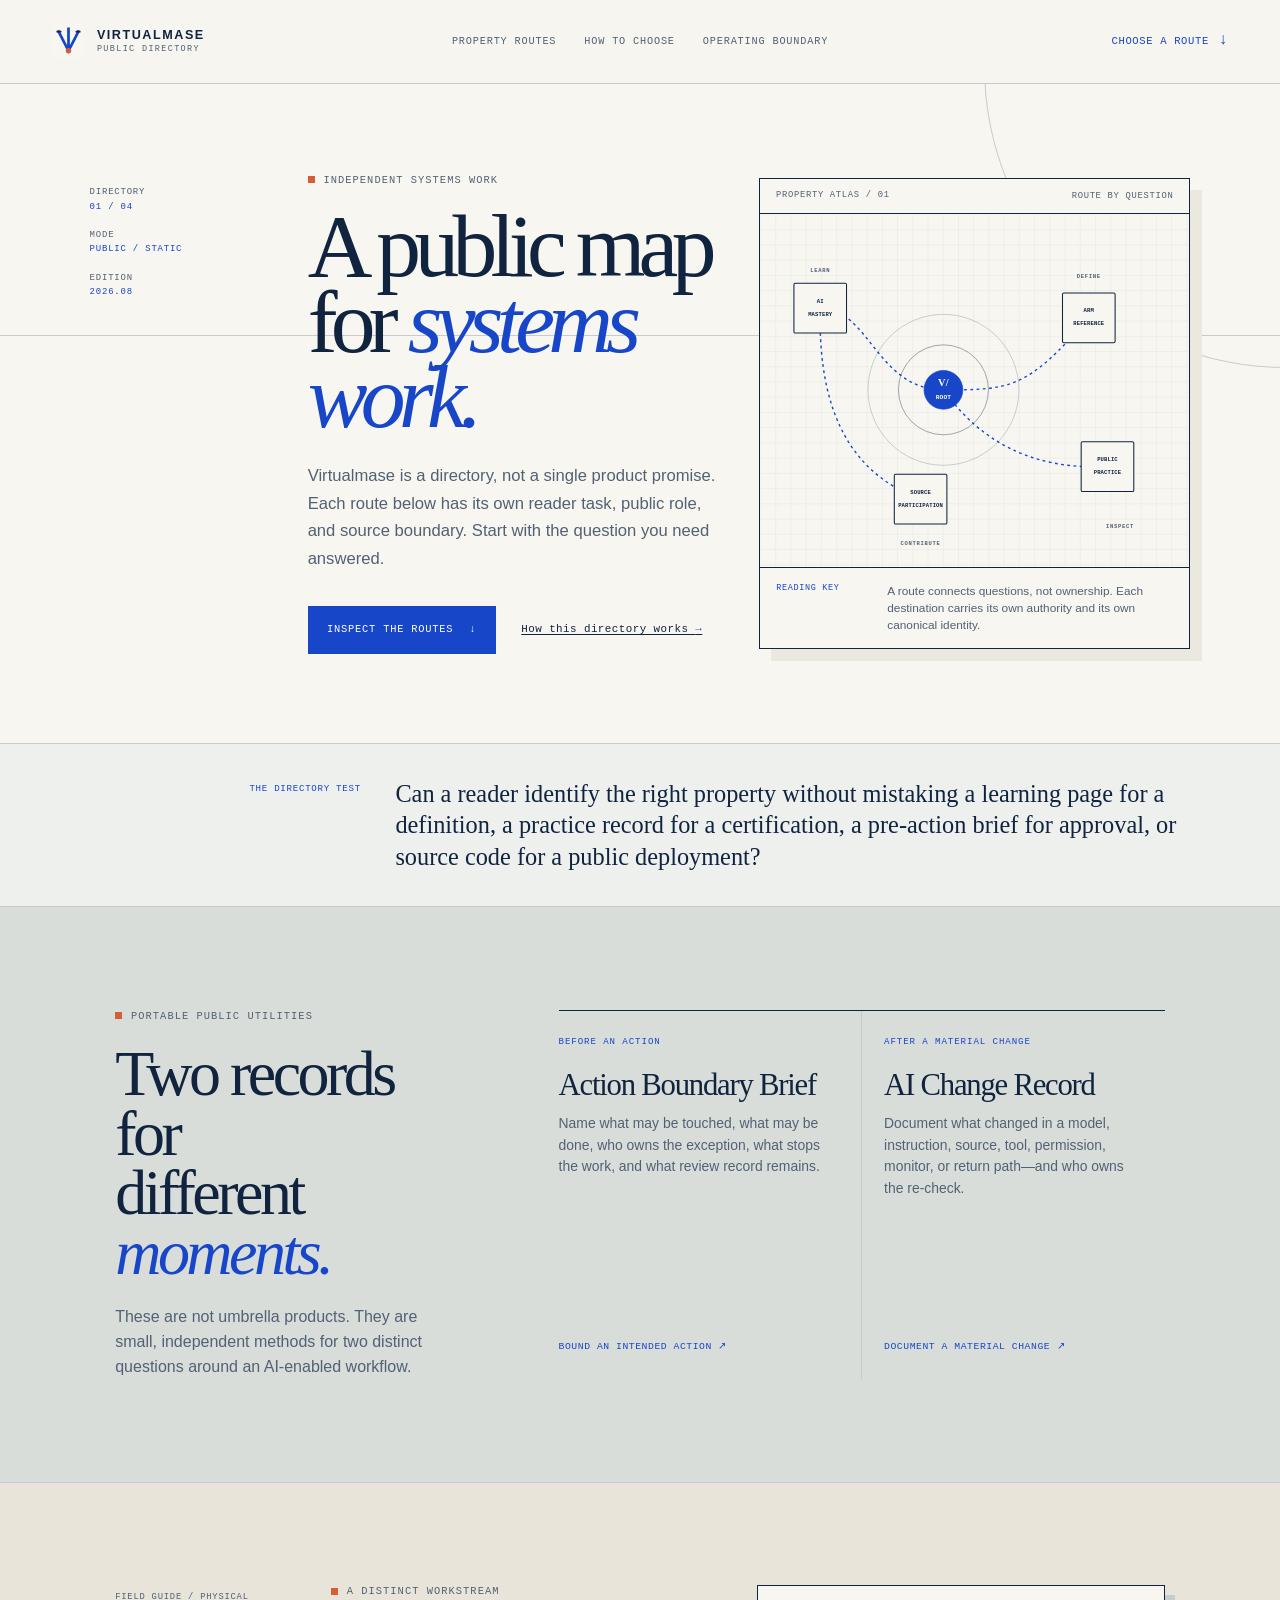
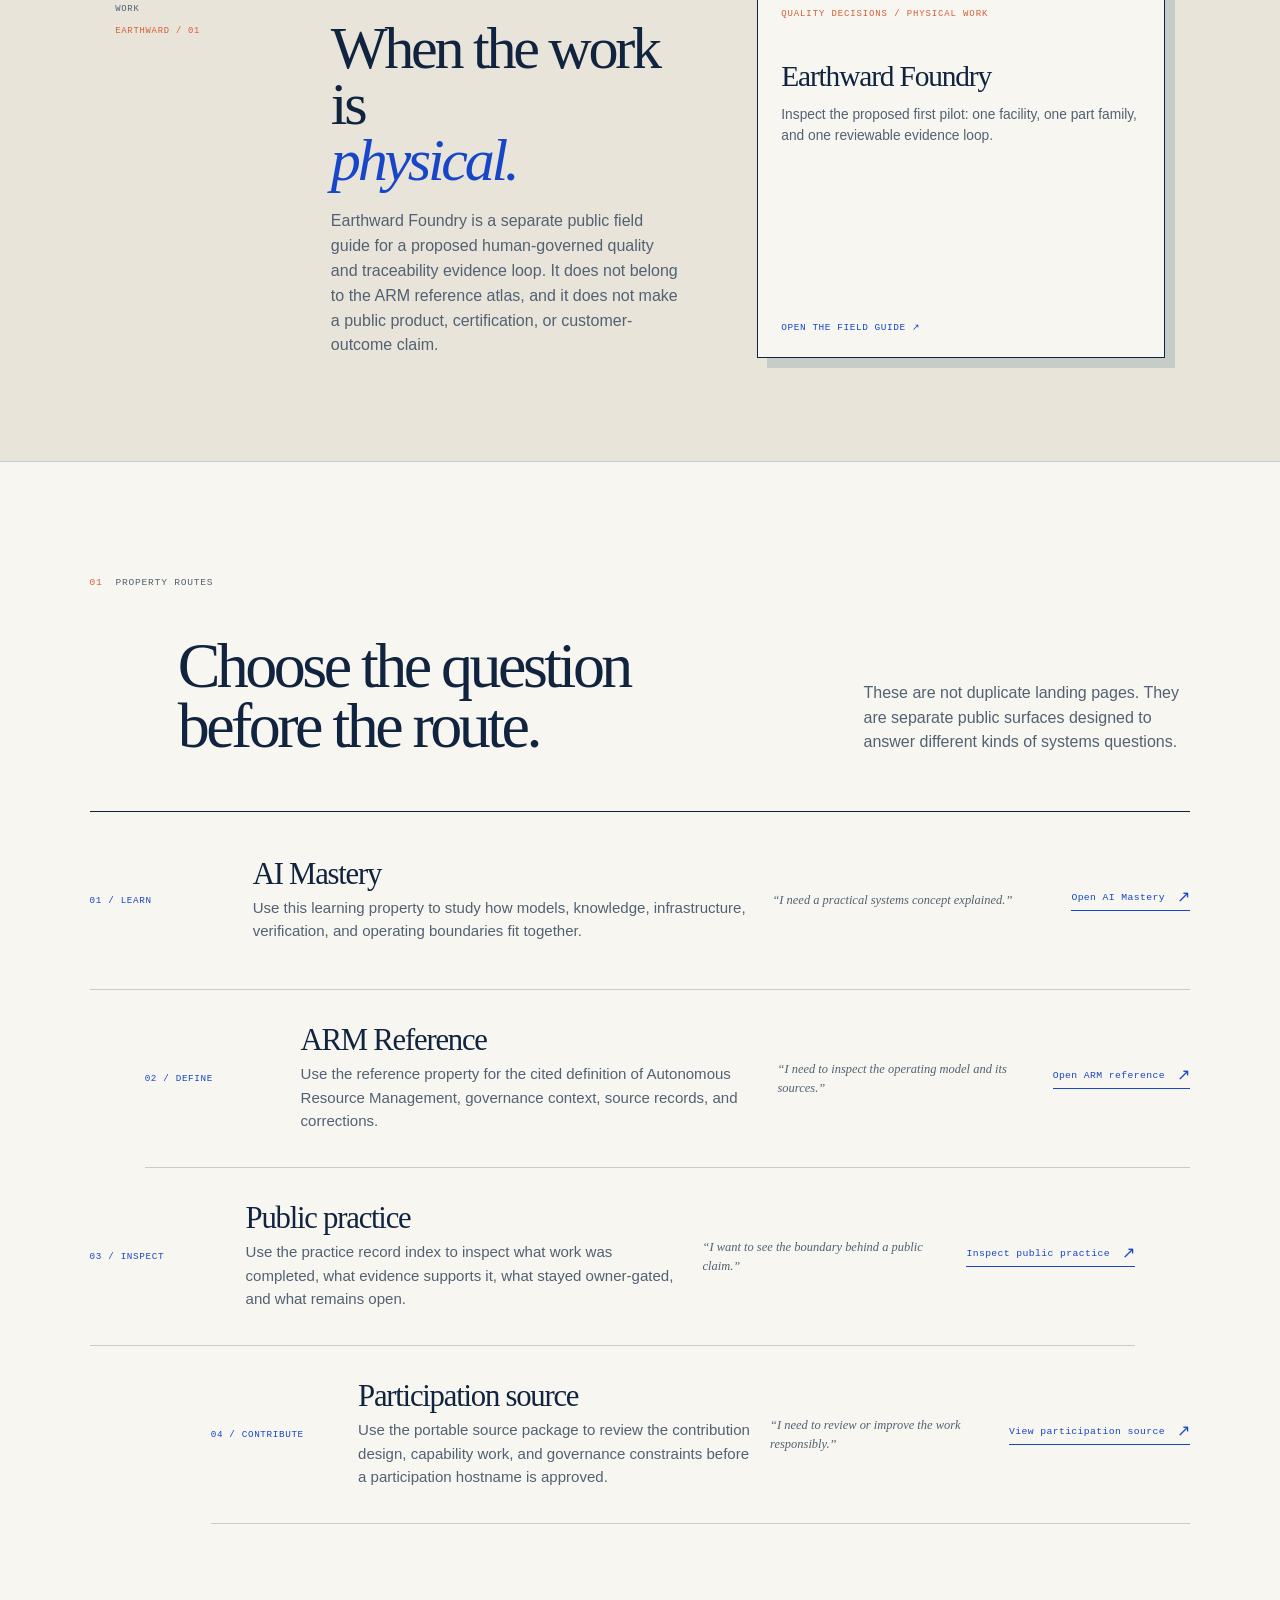
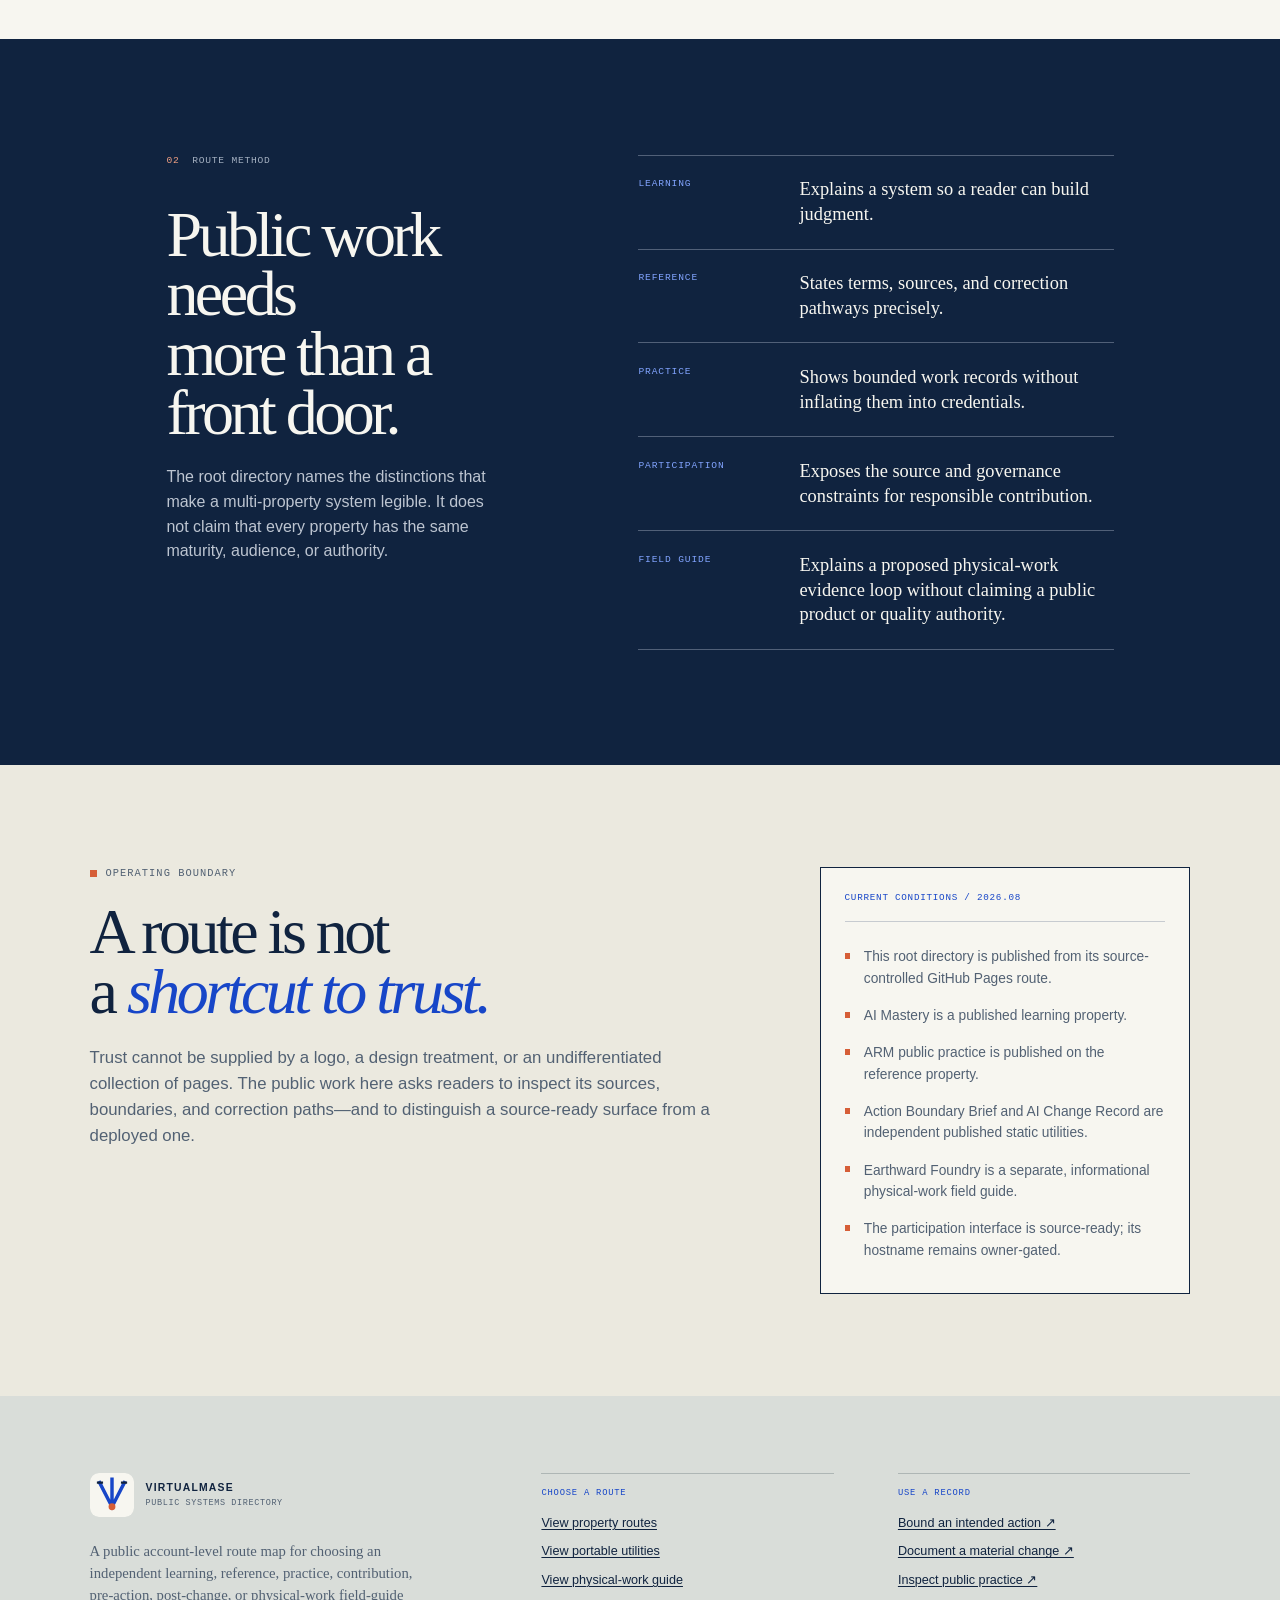
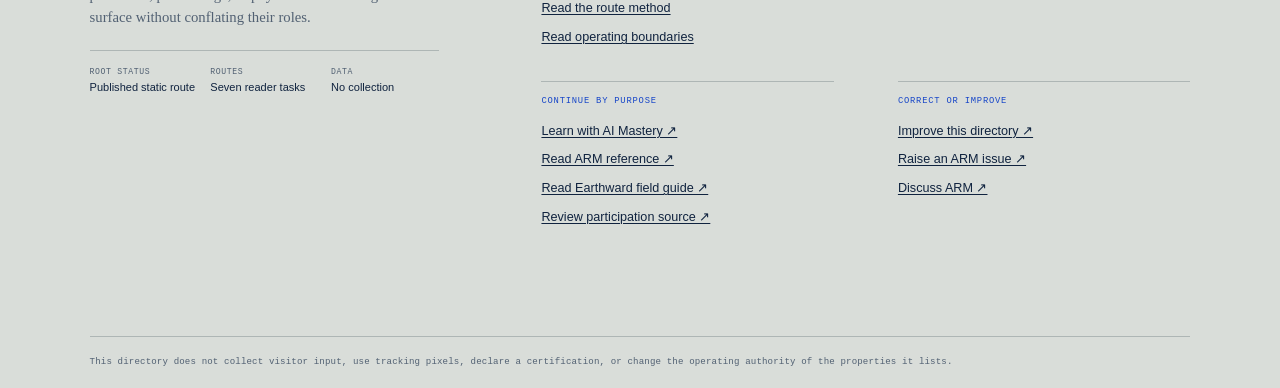
==== index.html @ a21725c3 "Add Earthward field guide route" ====
<!doctype html>
<html lang="en">
<head>
  <meta charset="utf-8">
  <meta name="viewport" content="width=device-width, initial-scale=1">
  <title>Virtualmase — Public Directory for Independent Systems Work</title>
  <meta name="description" content="A public directory for Virtualmase's independent systems work: learning, reference, public practice, contribution source, action/change records, and a physical-work field guide.">
  <meta name="author" content="Virtualmase">
  <meta name="robots" content="index,follow,max-image-preview:large,max-snippet:-1,max-video-preview:-1">
  <link rel="canonical" href="https://virtualmase.github.io/">
  <meta name="theme-color" content="#1746c8">
  <meta property="og:type" content="website">
  <meta property="og:site_name" content="Virtualmase">
  <meta property="og:title" content="Virtualmase — Public Systems Directory">
  <meta property="og:description" content="Choose the question before you choose the route: independent learning, reference, practice, contribution, public utilities, and physical-work field guidance.">
  <meta property="og:url" content="https://virtualmase.github.io/">
  <meta property="og:image" content="https://virtualmase.github.io/og-image.png">
  <meta property="og:image:width" content="1200">
  <meta property="og:image:height" content="630">
  <meta property="og:image:alt" content="Virtualmase public systems directory: A public map for systems work.">
  <meta property="og:locale" content="en_US">
  <meta name="twitter:card" content="summary_large_image">
  <meta name="twitter:title" content="Virtualmase — Public Systems Directory">
  <meta name="twitter:description" content="Independent public routes for learning, reference, practice, contribution, action/change records, and physical-work field guidance.">
  <meta name="twitter:image" content="https://virtualmase.github.io/og-image.png">
  <meta name="twitter:image:alt" content="Virtualmase public systems directory atlas mark and route map.">
  <link rel="icon" href="favicon.svg" type="image/svg+xml">
  <link rel="icon" href="favicon-48.png" sizes="48x48" type="image/png">
  <link rel="apple-touch-icon" href="favicon-180.png" sizes="180x180">
  <link rel="manifest" href="manifest.webmanifest">
  <link rel="stylesheet" href="styles.css">
  <link rel="stylesheet" href="identity-seo.css">
  <script>document.documentElement.classList.add('js');</script>
  <script type="application/ld+json">
  {"@context":"https://schema.org","@graph":[
    {"@type":"WebSite","@id":"https://virtualmase.github.io/#website","name":"Virtualmase","url":"https://virtualmase.github.io/","inLanguage":"en","description":"A public directory for independent Virtualmase systems work."},
    {"@type":"WebPage","@id":"https://virtualmase.github.io/#webpage","url":"https://virtualmase.github.io/","name":"Virtualmase — Public Directory for Independent Systems Work","description":"A directory for selecting an appropriate public route: AI Mastery learning, ARM reference, public practice, participation source, an action boundary, a material-change record, or a physical-work field guide.","isPartOf":{"@id":"https://virtualmase.github.io/#website"},"inLanguage":"en","primaryImageOfPage":{"@type":"ImageObject","url":"https://virtualmase.github.io/og-image.png","width":1200,"height":630}},
    {"@type":"ItemList","@id":"https://virtualmase.github.io/#routes","name":"Virtualmase public reader-task routes","itemListElement":[{"@type":"ListItem","position":1,"name":"AI Mastery","url":"https://virtualmase.github.io/ai-mastery/"},{"@type":"ListItem","position":2,"name":"ARM Reference","url":"https://autonomousresourcemanagement.com/"},{"@type":"ListItem","position":3,"name":"Virtualmase Public Practice","url":"https://autonomousresourcemanagement.com/practice/"},{"@type":"ListItem","position":4,"name":"Participation source","url":"https://github.com/virtualmase/autonomousresourcemanagement/tree/main/portal"},{"@type":"ListItem","position":5,"name":"Action Boundary Brief","url":"https://virtualmase.github.io/action-boundary-brief/"},{"@type":"ListItem","position":6,"name":"AI Change Record","url":"https://virtualmase.github.io/ai-change-record/"},{"@type":"ListItem","position":7,"name":"Earthward Foundry public field guide","url":"https://virtualmase.github.io/earthward-foundry/"}]}
  ]}
  </script>
</head>
<body>
  <a class="skip-link" href="#main">Skip to the directory</a>
  <header class="site-header">
    <a class="brand" href="#top" aria-label="Virtualmase directory home"><img class="brand-symbol" src="favicon.svg" alt=""><span><strong>VIRTUALMASE</strong><small>PUBLIC DIRECTORY</small></span></a>
    <nav class="desktop-nav" aria-label="Directory navigation"><a href="#routes">Property routes</a><a href="#method">How to choose</a><a href="#boundary">Operating boundary</a></nav>
    <a class="header-action" href="#routes">Choose a route <span aria-hidden="true">↓</span></a>
    <button class="menu-toggle" type="button" aria-expanded="false" aria-controls="mobile-menu" aria-label="Open navigation"><span></span><span></span></button>
    <nav class="mobile-menu" id="mobile-menu" aria-label="Mobile directory navigation"><a href="#routes">Property routes</a><a href="#method">How to choose</a><a href="#boundary">Operating boundary</a></nav>
  </header>
  <main id="main">
    <section class="entry" id="top" aria-labelledby="entry-title"><aside class="entry-rail" aria-label="Directory metadata"><p><span>DIRECTORY</span><b>01 / 04</b></p><p><span>MODE</span><b>PUBLIC / STATIC</b></p><p><span>EDITION</span><b>2026.08</b></p></aside><div class="entry-copy"><p class="eyebrow"><i></i> INDEPENDENT SYSTEMS WORK</p><h1 id="entry-title">A public map<br>for <em>systems work.</em></h1><p class="entry-deck">Virtualmase is a directory, not a single product promise. Each route below has its own reader task, public role, and source boundary. Start with the question you need answered.</p><div class="entry-actions"><a class="button button-primary" href="#routes">Inspect the routes <span aria-hidden="true">↓</span></a><a class="plain-link" href="#method">How this directory works <span aria-hidden="true">→</span></a></div></div><figure class="property-atlas" aria-labelledby="atlas-caption"><div class="atlas-meta"><span>PROPERTY ATLAS / 01</span><span>ROUTE BY QUESTION</span></div><svg viewBox="0 0 620 510" role="img" aria-labelledby="atlas-title atlas-desc"><title id="atlas-title">Virtualmase independent property atlas</title><desc id="atlas-desc">Four distinct properties are represented as an interconnected field. The Virtualmase directory directs readers to AI Mastery, ARM reference, public practice, and participation source without merging their roles.</desc><defs><pattern id="microgrid" width="22" height="22" patternUnits="userSpaceOnUse"><path d="M 22 0 L 0 0 0 22" fill="none" stroke="currentColor" stroke-width=".6"/></pattern></defs><rect x="1" y="1" width="618" height="508" fill="url(#microgrid)" class="atlas-grid"/><path class="atlas-route route-one" d="M87 136 C158 136 169 254 265 254 S385 254 475 150"/><path class="atlas-route route-two" d="M265 254 C315 324 387 370 502 365"/><path class="atlas-route route-three" d="M87 136 C84 260 115 369 232 412"/><circle class="atlas-ring ring-large" cx="265" cy="254" r="109"/><circle class="atlas-ring ring-small" cx="265" cy="254" r="65"/><g class="atlas-node directory-node"><circle cx="265" cy="254" r="28"/><text x="265" y="248">V/</text><text x="265" y="268">ROOT</text></g><g class="atlas-node mastery-node"><rect x="49" y="100" width="76" height="72" rx="2"/><text x="87" y="128">AI</text><text x="87" y="147">MASTERY</text></g><g class="atlas-node arm-node"><rect x="437" y="114" width="76" height="72" rx="2"/><text x="475" y="142">ARM</text><text x="475" y="161">REFERENCE</text></g><g class="atlas-node practice-node"><rect x="464" y="329" width="76" height="72" rx="2"/><text x="502" y="357">PUBLIC</text><text x="502" y="376">PRACTICE</text></g><g class="atlas-node source-node"><rect x="194" y="376" width="76" height="72" rx="2"/><text x="232" y="404">SOURCE</text><text x="232" y="423">PARTICIPATION</text></g><text class="atlas-label label-one" x="87" y="84">LEARN</text><text class="atlas-label label-two" x="475" y="92">DEFINE</text><text class="atlas-label label-three" x="520" y="453">INSPECT</text><text class="atlas-label label-four" x="232" y="478">CONTRIBUTE</text></svg><figcaption id="atlas-caption"><span>READING KEY</span> A route connects questions, not ownership. Each destination carries its own authority and its own canonical identity.</figcaption></figure></section>
    <section class="route-intro" aria-label="Directory purpose"><p><span>THE DIRECTORY TEST</span> Can a reader identify the right property without mistaking a learning page for a definition, a practice record for a certification, a pre-action brief for approval, or source code for a public deployment?</p></section>
    <section class="utility-bridge" aria-labelledby="utility-bridge-title"><div><p class="eyebrow"><i></i> PORTABLE PUBLIC UTILITIES</p><h2 id="utility-bridge-title">Two records for<br>different <em>moments.</em></h2><p>These are not umbrella products. They are small, independent methods for two distinct questions around an AI-enabled workflow.</p></div><div class="utility-routes"><a href="https://virtualmase.github.io/action-boundary-brief/"><span>BEFORE AN ACTION</span><strong>Action Boundary Brief</strong><p>Name what may be touched, what may be done, who owns the exception, what stops the work, and what review record remains.</p><b>BOUND AN INTENDED ACTION ↗</b></a><a href="https://virtualmase.github.io/ai-change-record/"><span>AFTER A MATERIAL CHANGE</span><strong>AI Change Record</strong><p>Document what changed in a model, instruction, source, tool, permission, monitor, or return path—and who owns the re-check.</p><b>DOCUMENT A MATERIAL CHANGE ↗</b></a></div></section>
    <section class="earthward-bridge" aria-labelledby="earthward-bridge-title"><div class="earthward-marker"><span>FIELD GUIDE / PHYSICAL WORK</span><b>EARTHWARD / 01</b></div><div><p class="eyebrow"><i></i> A DISTINCT WORKSTREAM</p><h2 id="earthward-bridge-title">When the work is<br><em>physical.</em></h2><p>Earthward Foundry is a separate public field guide for a proposed human-governed quality and traceability evidence loop. It does not belong to the ARM reference atlas, and it does not make a public product, certification, or customer-outcome claim.</p></div><a class="earthward-route" href="https://virtualmase.github.io/earthward-foundry/"><span>QUALITY DECISIONS / PHYSICAL WORK</span><strong>Earthward Foundry</strong><p>Inspect the proposed first pilot: one facility, one part family, and one reviewable evidence loop.</p><b>OPEN THE FIELD GUIDE ↗</b></a></section>
    <section class="routes" id="routes" aria-labelledby="routes-title"><div class="section-marker"><span>01</span><p>PROPERTY ROUTES</p></div><div class="routes-heading"><h2 id="routes-title">Choose the question<br>before the route.</h2><p>These are not duplicate landing pages. They are separate public surfaces designed to answer different kinds of systems questions.</p></div><ol class="route-list"><li class="route route-mastery"><span class="route-number">01 / LEARN</span><div><h3>AI Mastery</h3><p>Use this learning property to study how models, knowledge, infrastructure, verification, and operating boundaries fit together.</p></div><p class="route-question">“I need a practical systems concept explained.”</p><a href="https://virtualmase.github.io/ai-mastery/">Open AI Mastery <span aria-hidden="true">↗</span></a></li><li class="route route-reference"><span class="route-number">02 / DEFINE</span><div><h3>ARM Reference</h3><p>Use the reference property for the cited definition of Autonomous Resource Management, governance context, source records, and corrections.</p></div><p class="route-question">“I need to inspect the operating model and its sources.”</p><a href="https://autonomousresourcemanagement.com/">Open ARM reference <span aria-hidden="true">↗</span></a></li><li class="route route-practice"><span class="route-number">03 / INSPECT</span><div><h3>Public practice</h3><p>Use the practice record index to inspect what work was completed, what evidence supports it, what stayed owner-gated, and what remains open.</p></div><p class="route-question">“I want to see the boundary behind a public claim.”</p><a href="https://autonomousresourcemanagement.com/practice/">Inspect public practice <span aria-hidden="true">↗</span></a></li><li class="route route-source"><span class="route-number">04 / CONTRIBUTE</span><div><h3>Participation source</h3><p>Use the portable source package to review the contribution design, capability work, and governance constraints before a participation hostname is approved.</p></div><p class="route-question">“I need to review or improve the work responsibly.”</p><a href="https://github.com/virtualmase/autonomousresourcemanagement/tree/main/portal">View participation source <span aria-hidden="true">↗</span></a></li></ol></section>
    <section class="method" id="method" aria-labelledby="method-title"><div class="method-copy"><div class="section-marker"><span>02</span><p>ROUTE METHOD</p></div><h2 id="method-title">Public work needs<br>more than a front door.</h2><p>The root directory names the distinctions that make a multi-property system legible. It does not claim that every property has the same maturity, audience, or authority.</p></div><dl class="method-list"><div><dt>Learning</dt><dd>Explains a system so a reader can build judgment.</dd></div><div><dt>Reference</dt><dd>States terms, sources, and correction pathways precisely.</dd></div><div><dt>Practice</dt><dd>Shows bounded work records without inflating them into credentials.</dd></div><div><dt>Participation</dt><dd>Exposes the source and governance constraints for responsible contribution.</dd></div><div><dt>Field guide</dt><dd>Explains a proposed physical-work evidence loop without claiming a public product or quality authority.</dd></div></dl></section>
    <section class="boundary" id="boundary" aria-labelledby="boundary-title"><div class="boundary-panel"><p class="eyebrow"><i></i> OPERATING BOUNDARY</p><h2 id="boundary-title">A route is not<br>a <em>shortcut to trust.</em></h2><p>Trust cannot be supplied by a logo, a design treatment, or an undifferentiated collection of pages. The public work here asks readers to inspect its sources, boundaries, and correction paths—and to distinguish a source-ready surface from a deployed one.</p></div><aside class="boundary-note" aria-label="Current directory conditions"><span>CURRENT CONDITIONS / 2026.08</span><ul><li><i></i> This root directory is published from its source-controlled GitHub Pages route.</li><li><i></i> AI Mastery is a published learning property.</li><li><i></i> ARM public practice is published on the reference property.</li><li><i></i> Action Boundary Brief and AI Change Record are independent published static utilities.</li><li><i></i> Earthward Foundry is a separate, informational physical-work field guide.</li><li><i></i> The participation interface is source-ready; its hostname remains owner-gated.</li></ul></aside></section>
  </main>
  <footer class="site-footer site-footer--operating" aria-label="Virtualmase directory continuation routes"><div class="footer-overview"><a class="footer-identity" href="#top"><img src="favicon.svg" alt="" width="48" height="48"><span><strong>VIRTUALMASE</strong><small>PUBLIC SYSTEMS DIRECTORY</small></span></a><p>A public account-level route map for choosing an independent learning, reference, practice, contribution, pre-action, post-change, or physical-work field-guide surface without conflating their roles.</p><dl class="release-status"><div><dt>ROOT STATUS</dt><dd>Published static route</dd></div><div><dt>ROUTES</dt><dd>Seven reader tasks</dd></div><div><dt>DATA</dt><dd>No collection</dd></div></dl></div><div class="footer-route-grid"><section><h2>Choose a route</h2><a href="#routes">View property routes</a><a href="#utility-bridge-title">View portable utilities</a><a href="#earthward-bridge-title">View physical-work guide</a><a href="#method">Read the route method</a><a href="#boundary">Read operating boundaries</a></section><section><h2>Use a record</h2><a href="https://virtualmase.github.io/action-boundary-brief/">Bound an intended action ↗</a><a href="https://virtualmase.github.io/ai-change-record/">Document a material change ↗</a><a href="https://autonomousresourcemanagement.com/practice/">Inspect public practice ↗</a></section><section><h2>Continue by purpose</h2><a href="https://virtualmase.github.io/ai-mastery/">Learn with AI Mastery ↗</a><a href="https://autonomousresourcemanagement.com/">Read ARM reference ↗</a><a href="https://virtualmase.github.io/earthward-foundry/">Read Earthward field guide ↗</a><a href="https://github.com/virtualmase/autonomousresourcemanagement/tree/main/portal">Review participation source ↗</a></section><section><h2>Correct or improve</h2><a href="https://github.com/virtualmase/virtualmase.github.io/issues">Improve this directory ↗</a><a href="https://github.com/virtualmase/autonomousresourcemanagement/issues">Raise an ARM issue ↗</a><a href="https://github.com/virtualmase/autonomousresourcemanagement/discussions">Discuss ARM ↗</a></section></div><p class="footer-boundary">This directory does not collect visitor input, use tracking pixels, declare a certification, or change the operating authority of the properties it lists.</p></footer>
  <script src="script.js" defer></script>
</body>
</html>
---- styles.css ----
/* Signal Library — Virtualmase root property.
   Light editorial wayfinding: paper/ink/ultramarine, asymmetric reading desk layout,
   functional route lines, no generic product-card language. */
:root {
  --paper: #f7f6f0;
  --paper-deep: #ebe9df;
  --ink: #10233f;
  --ink-soft: #526173;
  --line: #c7cbd0;
  --ultramarine: #1746c8;
  --ultramarine-deep: #102d82;
  --oxide: #d65e37;
  --serif: Iowan Old Style, Baskerville, "Libre Baskerville", Georgia, serif;
  --sans: Arial, Helvetica, sans-serif;
  --mono: "SFMono-Regular", Consolas, "Liberation Mono", monospace;
  --ease-out: cubic-bezier(.23, 1, .32, 1);
}

* { box-sizing: border-box; }
html { scroll-behavior: smooth; }
body { margin: 0; min-width: 320px; color: var(--ink); background: var(--paper); font-family: var(--sans); font-size: 16px; line-height: 1.55; }
a { color: inherit; text-decoration-thickness: 1px; text-underline-offset: .18em; }
a:focus-visible, button:focus-visible { outline: 3px solid var(--oxide); outline-offset: 4px; }
.skip-link { position: fixed; z-index: 30; top: .75rem; left: .75rem; padding: .7rem 1rem; color: #fff; background: var(--ultramarine); transform: translateY(-200%); }
.skip-link:focus { transform: translateY(0); }

.site-header { min-height: 84px; display: grid; grid-template-columns: minmax(260px, 1fr) auto minmax(260px, 1fr); align-items: center; padding: 0 clamp(1.25rem, 4vw, 4.5rem); border-bottom: 1px solid var(--line); position: relative; z-index: 4; background: color-mix(in srgb, var(--paper) 94%, transparent); }
.brand { display: inline-flex; align-items: center; gap: .67rem; width: max-content; text-decoration: none; }
.brand-mark { width: 36px; height: 36px; color: var(--ultramarine); fill: none; stroke: currentColor; stroke-width: 2.5; }
.brand span { display: grid; line-height: 1; gap: .26rem; }
.brand strong { font: 700 .79rem/.9 var(--sans); letter-spacing: .12em; }
.brand small { font: .53rem/.8 var(--mono); letter-spacing: .16em; color: var(--ink-soft); }
.desktop-nav { display: flex; gap: 1.75rem; font: .64rem/1 var(--mono); letter-spacing: .08em; text-transform: uppercase; }
.desktop-nav a { text-decoration: none; color: var(--ink-soft); }
.desktop-nav a:hover { color: var(--ultramarine); }
.header-action { justify-self: end; display: inline-flex; gap: .6rem; text-decoration: none; font: .66rem/1 var(--mono); text-transform: uppercase; letter-spacing: .06em; color: var(--ultramarine); }
.header-action span { font-size: 1rem; line-height: .55; }
.menu-toggle, .mobile-menu { display: none; }

.entry { position: relative; display: grid; grid-template-columns: minmax(100px, .5fr) minmax(360px, 1.15fr) minmax(400px, 1.2fr); gap: clamp(1.2rem, 3vw, 4rem); min-height: 642px; padding: clamp(3rem, 7vw, 8.5rem) clamp(1.25rem, 7vw, 9rem) clamp(3rem, 7vw, 7rem); overflow: hidden; }
.entry::before { content: ""; position: absolute; width: 47vw; height: 47vw; min-width: 500px; min-height: 500px; border: 1px solid var(--line); border-radius: 50%; right: -24vw; top: -25vw; pointer-events: none; }
.entry::after { content: ""; position: absolute; height: 1px; background: var(--line); left: 0; right: 0; top: 38%; pointer-events: none; }
.entry-rail { position: relative; z-index: 1; display: grid; align-content: start; gap: 1rem; padding-top: .8rem; }
.entry-rail p { display: grid; gap: .1rem; margin: 0; font: .56rem/1.4 var(--mono); letter-spacing: .09em; }
.entry-rail span { color: var(--ink-soft); }
.entry-rail b { font-weight: 400; color: var(--ultramarine); }
.entry-copy { position: relative; z-index: 1; align-self: center; }
.eyebrow { display: flex; align-items: center; gap: .55rem; margin: 0 0 1.4rem; font: .65rem/1.2 var(--mono); letter-spacing: .1em; color: var(--ink-soft); }
.eyebrow i { width: .44rem; height: .44rem; display: block; background: var(--oxide); }
h1, h2, h3, p { margin-top: 0; }
h1 { max-width: 740px; margin-bottom: 1.75rem; font: 400 clamp(3.75rem, 7vw, 7.2rem)/.84 var(--serif); letter-spacing: -.075em; }
h1 em, h2 em { color: var(--ultramarine); font-style: italic; }
.entry-deck { max-width: 585px; margin-bottom: 2.1rem; color: var(--ink-soft); font-size: clamp(1rem, 1.3vw, 1.18rem); line-height: 1.65; }
.entry-actions { display: flex; flex-wrap: wrap; align-items: center; gap: 1.6rem; }
.button { min-height: 48px; padding: .95rem 1.15rem; display: inline-flex; align-items: center; gap: 1rem; font: .65rem/1 var(--mono); letter-spacing: .075em; text-decoration: none; text-transform: uppercase; }
.button-primary { background: var(--ultramarine); color: #fff; border: 1px solid var(--ultramarine); }
.button-primary:hover { background: var(--ultramarine-deep); }
.plain-link { color: var(--ink); font: .68rem/1 var(--mono); letter-spacing: .04em; }
.plain-link span { color: var(--ultramarine); }

.property-atlas { position: relative; z-index: 1; width: min(100%, 610px); margin: 0; align-self: center; justify-self: end; border: 1px solid var(--ink); background: var(--paper); box-shadow: 12px 12px 0 var(--paper-deep); }
.atlas-meta { display: flex; justify-content: space-between; gap: .5rem; padding: .8rem 1rem; border-bottom: 1px solid var(--ink); color: var(--ink-soft); font: .55rem/1 var(--mono); letter-spacing: .08em; }
.property-atlas svg { display: block; width: 100%; height: auto; color: #cbd0d5; }
.atlas-grid { color: #e1e3e4; }
.atlas-route { fill: none; stroke: var(--ultramarine); stroke-width: 2; stroke-dasharray: 4 5; }
.atlas-ring { fill: none; stroke: var(--ink); stroke-width: 1; }.ring-large { opacity: .28; }.ring-small { opacity: .55; }
.atlas-node rect { fill: var(--paper); stroke: var(--ink); stroke-width: 1.5; }.atlas-node text { fill: var(--ink); font: 600 8px var(--mono); text-anchor: middle; letter-spacing: .2px; }.directory-node circle { fill: var(--ultramarine); stroke: var(--ultramarine); }.directory-node text { fill: #fff; font-size: 9px; }.directory-node text:first-of-type { font: 600 15px var(--serif); }
.atlas-label { fill: var(--ink-soft); font: 700 8px var(--mono); text-anchor: middle; letter-spacing: 1px; }
.property-atlas figcaption { display: grid; grid-template-columns: 95px 1fr; gap: 1rem; padding: .9rem 1rem; border-top: 1px solid var(--ink); font-size: .74rem; line-height: 1.45; color: var(--ink-soft); }.property-atlas figcaption span { font: .53rem/1.4 var(--mono); letter-spacing: .08em; color: var(--ultramarine); }

.route-intro { display: grid; grid-template-columns: minmax(5rem, .45fr) minmax(300px, 1.65fr) minmax(250px, 1fr); padding: 2.1rem clamp(1.25rem, 7vw, 9rem); border-top: 1px solid var(--line); border-bottom: 1px solid var(--line); background: #eef0ed; }.route-intro p { grid-column: 2 / span 2; display: grid; grid-template-columns: 130px minmax(0, 1fr); gap: 1rem; margin: 0; font: clamp(1.2rem, 1.9vw, 1.75rem)/1.3 var(--serif); }.route-intro p span { padding-top: .3rem; font: .57rem/1.3 var(--mono); letter-spacing: .08em; color: var(--ultramarine); }
.utility-bridge{display:grid;grid-template-columns:minmax(260px,.72fr) minmax(0,1.28fr);gap:clamp(2.5rem,8vw,9rem);padding:clamp(4rem,8vw,8rem) clamp(1.25rem,9vw,12rem);background:#d9ddd9;border-bottom:1px solid var(--line)}.utility-bridge h2{margin:0 0 1.4rem;font:400 clamp(2.8rem,5vw,5.2rem)/.93 var(--serif);letter-spacing:-.055em}.utility-bridge>div>p:last-child{max-width:29rem;margin:0;color:var(--ink-soft)}.utility-routes{display:grid;grid-template-columns:1fr 1fr;border-top:1px solid var(--ink)}.utility-routes a{display:flex;flex-direction:column;min-height:276px;padding:1.6rem 1.4rem 1.6rem 0;border-right:1px solid var(--line);text-decoration:none}.utility-routes a+ a{padding-left:1.4rem;border-right:0}.utility-routes span{color:var(--ultramarine);font:.57rem/1.4 var(--mono);letter-spacing:.1em}.utility-routes strong{margin:1.3rem 0 .8rem;font:400 clamp(1.8rem,2.4vw,2.65rem)/1 var(--serif);letter-spacing:-.04em}.utility-routes p{margin:0;color:var(--ink-soft);font-size:.87rem;line-height:1.55}.utility-routes b{margin-top:auto;padding-top:1.7rem;color:var(--ultramarine);font:.61rem/1.3 var(--mono);letter-spacing:.055em}.utility-routes a:hover{background:var(--paper);box-shadow:0 0 0 1px var(--ink);position:relative;z-index:1}
.earthward-bridge{display:grid;grid-template-columns:minmax(125px,.31fr) minmax(260px,.78fr) minmax(280px,.91fr);gap:clamp(1.7rem,6vw,7rem);padding:clamp(4rem,8vw,8rem) clamp(1.25rem,9vw,12rem);border-bottom:1px solid var(--line);background:#e8e4d9}.earthward-marker{display:grid;align-content:start;gap:.6rem;padding-top:.35rem;color:var(--ink-soft);font:.55rem/1.4 var(--mono);letter-spacing:.09em}.earthward-marker b{color:var(--oxide);font-weight:400}.earthward-bridge h2{margin:0 0 1.35rem;font:400 clamp(2.8rem,4.7vw,5rem)/.93 var(--serif);letter-spacing:-.055em}.earthward-bridge>div>p:last-child{max-width:34rem;margin:0;color:var(--ink-soft)}.earthward-route{display:flex;flex-direction:column;min-height:242px;padding:1.45rem;border:1px solid var(--ink);background:var(--paper);box-shadow:10px 10px 0 #c6cdc9;text-decoration:none}.earthward-route span{color:var(--oxide);font:.56rem/1.3 var(--mono);letter-spacing:.1em}.earthward-route strong{margin:2.6rem 0 .75rem;font:400 clamp(1.7rem,2.3vw,2.5rem)/1 var(--serif);letter-spacing:-.04em}.earthward-route p{margin:0;color:var(--ink-soft);font-size:.86rem;line-height:1.55}.earthward-route b{margin-top:auto;padding-top:1.4rem;color:var(--ultramarine);font:.59rem/1.3 var(--mono);letter-spacing:.06em}.earthward-route:hover{background:var(--ink);color:var(--paper);box-shadow:none}.earthward-route:hover p{color:#c7d1dc}.earthward-route:hover b{color:#9ab9ff}

.routes { padding: clamp(4rem, 9vw, 9rem) clamp(1.25rem, 7vw, 9rem); }.section-marker { display: flex; gap: .8rem; align-items: baseline; color: var(--ink-soft); font: .6rem/1.2 var(--mono); letter-spacing: .08em; }.section-marker span { color: var(--oxide); }.section-marker p { margin: 0; }.routes-heading { display: grid; grid-template-columns: minmax(300px, 1.2fr) minmax(270px, .6fr); justify-content: space-between; gap: 2rem; align-items: end; margin: 3rem 0 3.5rem 8%; }.routes-heading h2, .method h2, .boundary h2 { margin: 0; font: 400 clamp(2.8rem, 5vw, 5.3rem)/.93 var(--serif); letter-spacing: -.055em; }.routes-heading p { max-width: 410px; margin: 0; color: var(--ink-soft); }
.route-list { margin: 0; padding: 0; list-style: none; border-top: 1px solid var(--ink); }.route { display: grid; grid-template-columns: 13% minmax(270px, 1.2fr) minmax(190px, .67fr) max-content; gap: 1.25rem; align-items: center; min-height: 178px; padding: 1.5rem 0; border-bottom: 1px solid var(--line); position: relative; }.route::before { content: ""; position: absolute; z-index: -1; top: 0; bottom: 0; left: -2rem; width: 4px; opacity: 0; background: var(--ultramarine); transition: opacity .18s var(--ease-out), transform .18s var(--ease-out); transform: scaleY(.55); }.route:hover::before, .route:focus-within::before { opacity: 1; transform: scaleY(1); }.route-number { color: var(--ultramarine); font: .58rem/1.3 var(--mono); letter-spacing: .07em; }.route h3 { margin: 0 0 .4rem; font: 400 clamp(1.8rem, 2.4vw, 2.65rem)/1 var(--serif); letter-spacing: -.04em; }.route div p { max-width: 525px; margin: 0; color: var(--ink-soft); font-size: .94rem; }.route-question { margin: 0; color: var(--ink-soft); font: .78rem/1.5 var(--serif); font-style: italic; }.route > a { display: inline-flex; gap: .75rem; align-items: center; width: max-content; padding-bottom: .26rem; border-bottom: 1px solid var(--ultramarine); color: var(--ultramarine); font: .61rem/1 var(--mono); letter-spacing: .04em; text-decoration: none; transition: transform .18s var(--ease-out); }.route > a:hover { transform: translateX(4px); }.route > a span { font-size: 1rem; }
.route-reference { margin-left: 5%; }.route-practice { margin-right: 5%; }.route-source { margin-left: 11%; }

.method { display: grid; grid-template-columns: minmax(280px, .84fr) minmax(360px, 1.16fr); gap: clamp(2.5rem, 10vw, 12rem); padding: clamp(4rem, 9vw, 9rem) clamp(1.25rem, 13vw, 17rem); background: var(--ink); color: #f7f6f0; }.method .section-marker { color: #a4b0c1; }.method .section-marker span { color: #f1a083; }.method h2 { margin-top: 2.4rem; }.method-copy > p { max-width: 480px; margin: 1.4rem 0 0; color: #bdc5d1; }.method-list { margin: 0; border-top: 1px solid #516078; }.method-list div { display: grid; grid-template-columns: 145px 1fr; gap: 1rem; padding: 1.35rem 0; border-bottom: 1px solid #516078; }.method-list dt { color: #82a4ff; font: .6rem/1.4 var(--mono); text-transform: uppercase; letter-spacing: .09em; }.method-list dd { margin: 0; font: 1.15rem/1.35 var(--serif); }

.boundary { display: grid; grid-template-columns: minmax(360px, 1.1fr) minmax(280px, .65fr); gap: clamp(2rem, 8vw, 9rem); padding: clamp(4rem, 8vw, 8rem) clamp(1.25rem, 7vw, 9rem); background: var(--paper-deep); }.boundary-panel { max-width: 780px; }.boundary-panel h2 { margin-bottom: 1.5rem; }.boundary-panel > p:last-child { max-width: 630px; color: var(--ink-soft); font-size: 1.05rem; }.boundary-note { align-self: end; padding: 1.5rem; border: 1px solid var(--ink); background: var(--paper); }.boundary-note > span { display: block; padding-bottom: 1rem; border-bottom: 1px solid var(--line); color: var(--ultramarine); font: .58rem/1.4 var(--mono); letter-spacing: .08em; }.boundary-note ul { margin: 0; padding: 1rem 0 0; list-style: none; }.boundary-note li { display: grid; grid-template-columns: .6rem 1fr; gap: .6rem; padding: .5rem 0; font-size: .86rem; color: var(--ink-soft); }.boundary-note i { width: .36rem; height: .36rem; margin-top: .42rem; background: var(--oxide); }

.site-footer { display: grid; grid-template-columns: minmax(200px, .7fr) minmax(560px, 1.3fr); gap: 3rem; padding: 3rem clamp(1.25rem, 7vw, 9rem) 1.5rem; background: #d9ddd9; }.footer-brand { display: flex; gap: .8rem; align-items: flex-start; }.footer-brand p { display: grid; gap: .28rem; margin: 0; }.footer-brand strong { font: 700 .7rem/1 var(--sans); letter-spacing: .12em; }.footer-brand span, .footer-meta { color: var(--ink-soft); font: .62rem/1.5 var(--mono); }.footer-links { display: grid; grid-template-columns: repeat(3, 1fr); gap: 2rem; }.footer-links div { display: grid; align-content: start; gap: .6rem; }.footer-links span { margin-bottom: .3rem; color: var(--ink-soft); font: .55rem/1.2 var(--mono); letter-spacing: .08em; }.footer-links a { width: max-content; max-width: 100%; font-size: .78rem; }.footer-meta { grid-column: 1 / -1; margin: 2rem 0 0; padding-top: 1.1rem; border-top: 1px solid #aeb6b5; }

@media (prefers-reduced-motion: no-preference) { .property-atlas { animation: atlas-in .55s var(--ease-out) both; } @keyframes atlas-in { from { opacity: 0; transform: translate(12px, 12px); } to { opacity: 1; transform: translate(0, 0); } } }
@media (max-width: 980px) { .site-header { grid-template-columns: 1fr auto; }.desktop-nav, .header-action { display: none; }.menu-toggle { display: grid; gap: 5px; padding: .5rem; border: 0; color: var(--ink); background: transparent; cursor: pointer; }.menu-toggle span { width: 25px; height: 1px; display: block; background: currentColor; }.mobile-menu { position: absolute; z-index: 5; top: 100%; right: 0; left: 0; padding: 1rem clamp(1.25rem, 4vw, 4.5rem) 1.4rem; border-bottom: 1px solid var(--line); background: var(--paper); }.mobile-menu.is-open { display: grid; gap: 1rem; }.mobile-menu a { font: .68rem/1.2 var(--mono); color: var(--ink-soft); text-transform: uppercase; letter-spacing: .07em; }.entry { grid-template-columns: 90px minmax(0, 1fr); }.property-atlas { grid-column: 2; justify-self: start; max-width: 600px; }.route { grid-template-columns: 15% 1.1fr .65fr; }.route > a { grid-column: 2; }.route-source { margin-left: 5%; }.site-footer { grid-template-columns: 1fr; }.footer-links { max-width: 780px; } }
@media (max-width:980px){.earthward-bridge{grid-template-columns:110px minmax(0,1fr)}.earthward-route{grid-column:2}}
@media (max-width:980px){.utility-bridge{grid-template-columns:1fr}.utility-bridge>div>p:last-child{max-width:45rem}}
@media (max-width: 640px) { .site-header { min-height: 72px; padding: 0 1.1rem; }.entry { grid-template-columns: 1fr; min-height: 0; padding: 3.5rem 1.25rem 4rem; }.entry::after { top: 58%; }.entry-rail { grid-template-columns: repeat(3, 1fr); order: 2; padding-top: 0; }.entry-copy { order: 1; }.property-atlas { grid-column: 1; grid-row: auto; order: 3; }.entry-rail p { font-size: .48rem; }.property-atlas figcaption { grid-template-columns: 1fr; gap: .4rem; }.route-intro { grid-template-columns: 1fr; padding: 1.75rem 1.25rem; }.route-intro p { grid-column: 1; grid-template-columns: 1fr; gap: .5rem; }.routes { padding: 4.5rem 1.25rem; }.routes-heading { grid-template-columns: 1fr; margin: 2rem 0 2.5rem; }.route, .route-reference, .route-practice, .route-source { grid-template-columns: 1fr; gap: .8rem; margin-left: 0; margin-right: 0; padding: 1.75rem 0; }.route > a { grid-column: 1; margin-top: .35rem; }.route::before { left: -.75rem; }.method { grid-template-columns: 1fr; padding: 4rem 1.25rem; }.method-list div { grid-template-columns: 1fr; gap: .35rem; }.boundary { grid-template-columns: 1fr; padding: 4rem 1.25rem; }.site-footer { padding: 3rem 1.25rem 1.5rem; }.footer-links { grid-template-columns: 1fr 1fr; }.footer-links div:last-child { grid-column: 1 / -1; } }
@media (max-width:640px){.earthward-bridge{grid-template-columns:1fr;padding:4rem 1.25rem;gap:1.3rem}.earthward-marker{grid-template-columns:1fr 1fr}.earthward-route{grid-column:auto;min-height:0}.earthward-route strong{margin-top:1.9rem}}
@media (max-width:640px){.utility-bridge{padding:4rem 1.25rem}.utility-routes{grid-template-columns:1fr}.utility-routes a,.utility-routes a+a{min-height:0;padding:1.6rem 0;border-right:0;border-bottom:1px solid var(--line)}.utility-routes a:last-child{border-bottom:0}}
---- identity-seo.css ----
/* Virtualmase directory identity and discovery layer.
   The atlas symbol remains legible at favicon scale; the footer is a public operating map,
   following Choose → Inspect → Continue → Correct instead of a generic link cluster. */
.brand-symbol { display: block; width: 35px; height: 35px; border-radius: 8px; }.site-footer--operating { display: grid; grid-template-columns: minmax(230px, .7fr) minmax(520px, 1.3fr); gap: clamp(2rem, 8vw, 8rem); padding: clamp(3rem, 6vw, 5.5rem) clamp(1.25rem, 7vw, 9rem) 1.2rem; background: #d9ddd9; }.site-footer--operating .footer-overview { display: grid; align-content: start; gap: 1.4rem; max-width: 360px; }.footer-identity { display: flex; gap: .75rem; align-items: center; width: max-content; text-decoration: none; }.footer-identity img { width: 44px; height: 44px; border-radius: 9px; }.footer-identity span { display: grid; gap: .3rem; }.footer-identity strong { font: 700 .65rem/1 var(--sans); letter-spacing: .115em; }.footer-identity small { color: var(--ink-soft); font: .53rem/1.2 var(--mono); letter-spacing: .075em; }.site-footer--operating .footer-overview > p { margin: 0; color: var(--ink-soft); font: .92rem/1.5 var(--serif); }.release-status { display: grid; grid-template-columns: repeat(3, 1fr); gap: .8rem; margin: 0; padding-top: 1rem; border-top: 1px solid #aeb6b5; }.release-status div { display: grid; gap: .24rem; }.release-status dt { color: var(--ink-soft); font: .51rem/1.25 var(--mono); letter-spacing: .075em; }.release-status dd { margin: 0; color: var(--ink); font: .69rem/1.25 var(--sans); }.footer-route-grid { display: grid; grid-template-columns: repeat(2, minmax(0, 1fr)); gap: 2.2rem clamp(1.4rem, 5vw, 5.5rem); }.footer-route-grid section { display: grid; align-content: start; gap: .72rem; padding-top: .85rem; border-top: 1px solid #aeb6b5; }.footer-route-grid h2 { margin: 0 0 .25rem; color: var(--ultramarine); font: .55rem/1.3 var(--mono); font-weight: 400; letter-spacing: .09em; text-transform: uppercase; }.footer-route-grid a { width: max-content; max-width: 100%; font: .79rem/1.35 var(--sans); }.footer-route-grid a:hover { color: var(--ultramarine); }.footer-boundary { grid-column: 1 / -1; margin: .5rem 0 0; padding-top: 1.1rem; border-top: 1px solid #aeb6b5; color: var(--ink-soft); font: .57rem/1.55 var(--mono); letter-spacing: .015em; }@media (max-width:850px) { .site-footer--operating { grid-template-columns: 1fr; gap: 2.5rem; }.site-footer--operating .footer-overview { max-width: 520px; }.footer-route-grid { max-width: 760px; } }@media (max-width:560px) { .site-footer--operating { padding: 3rem 1.25rem 1.2rem; }.footer-route-grid { grid-template-columns: 1fr; gap: 1.8rem; }.release-status { max-width: 340px; } }
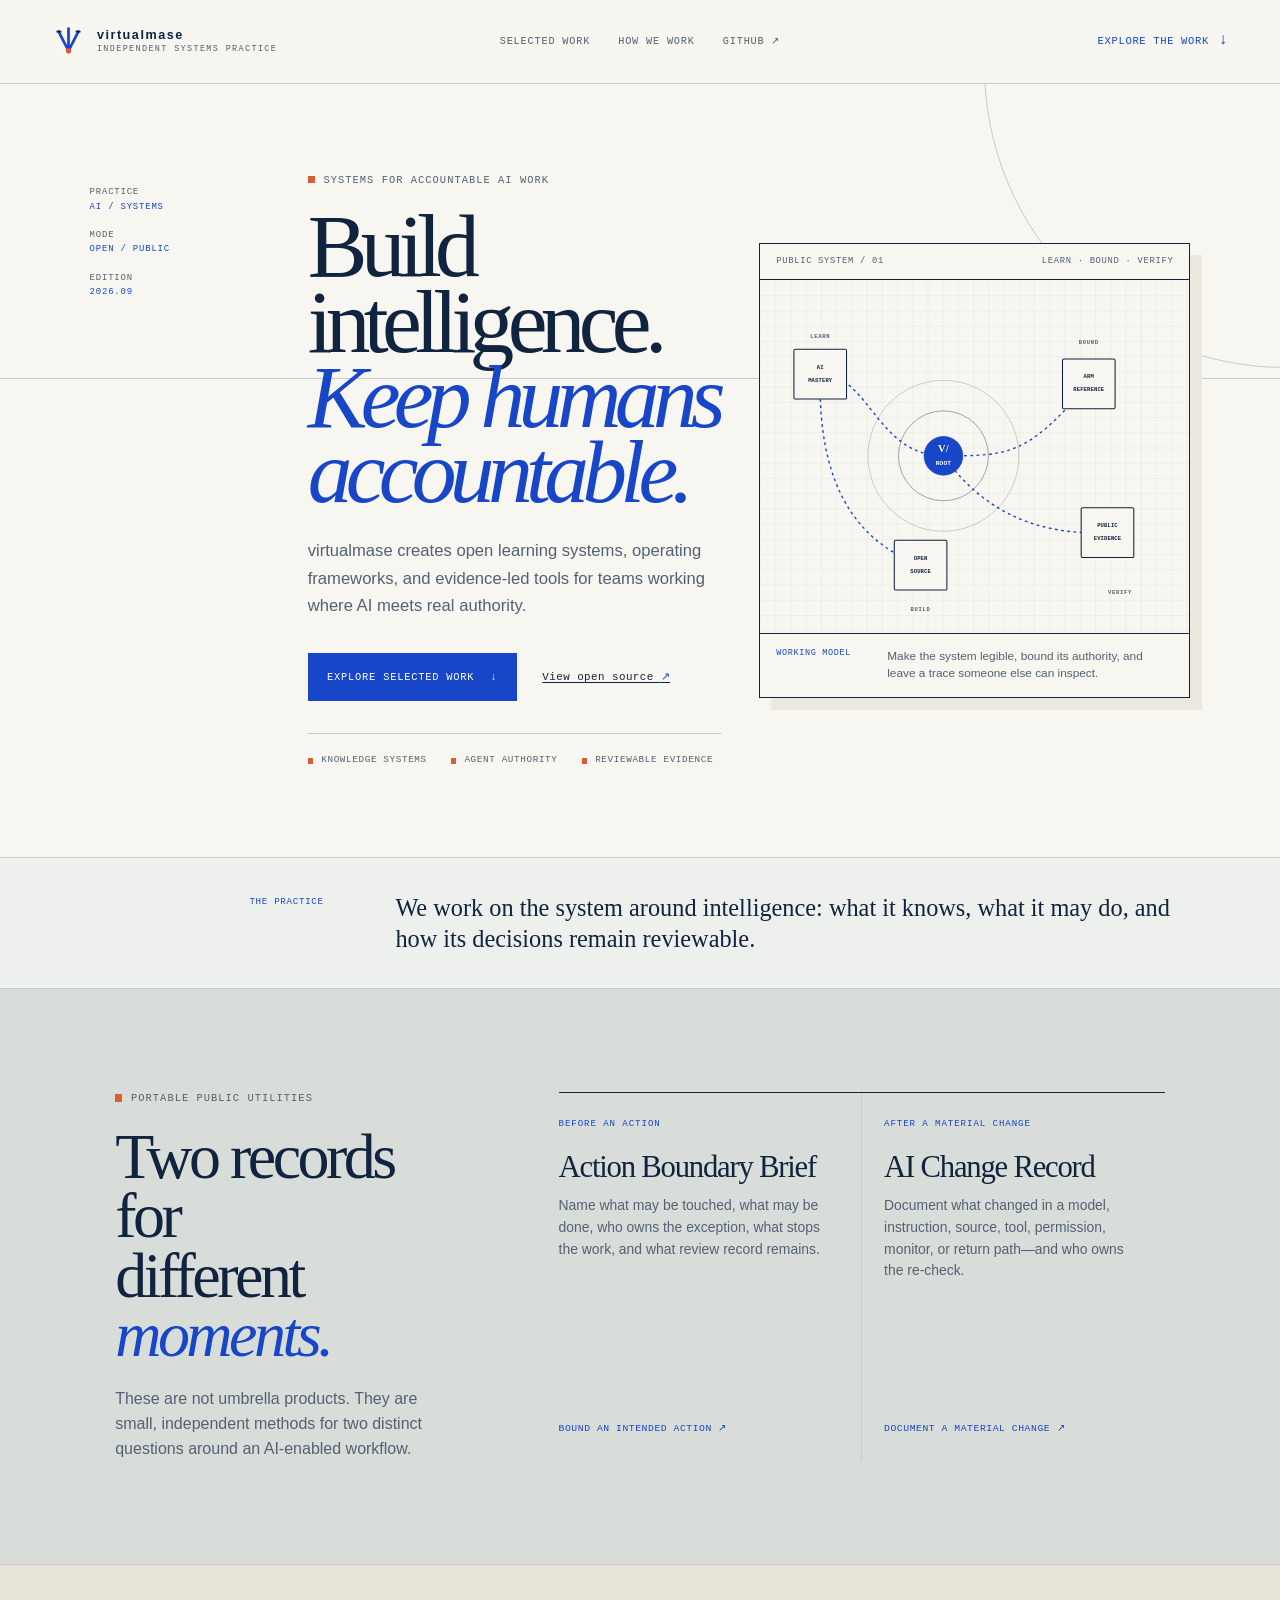
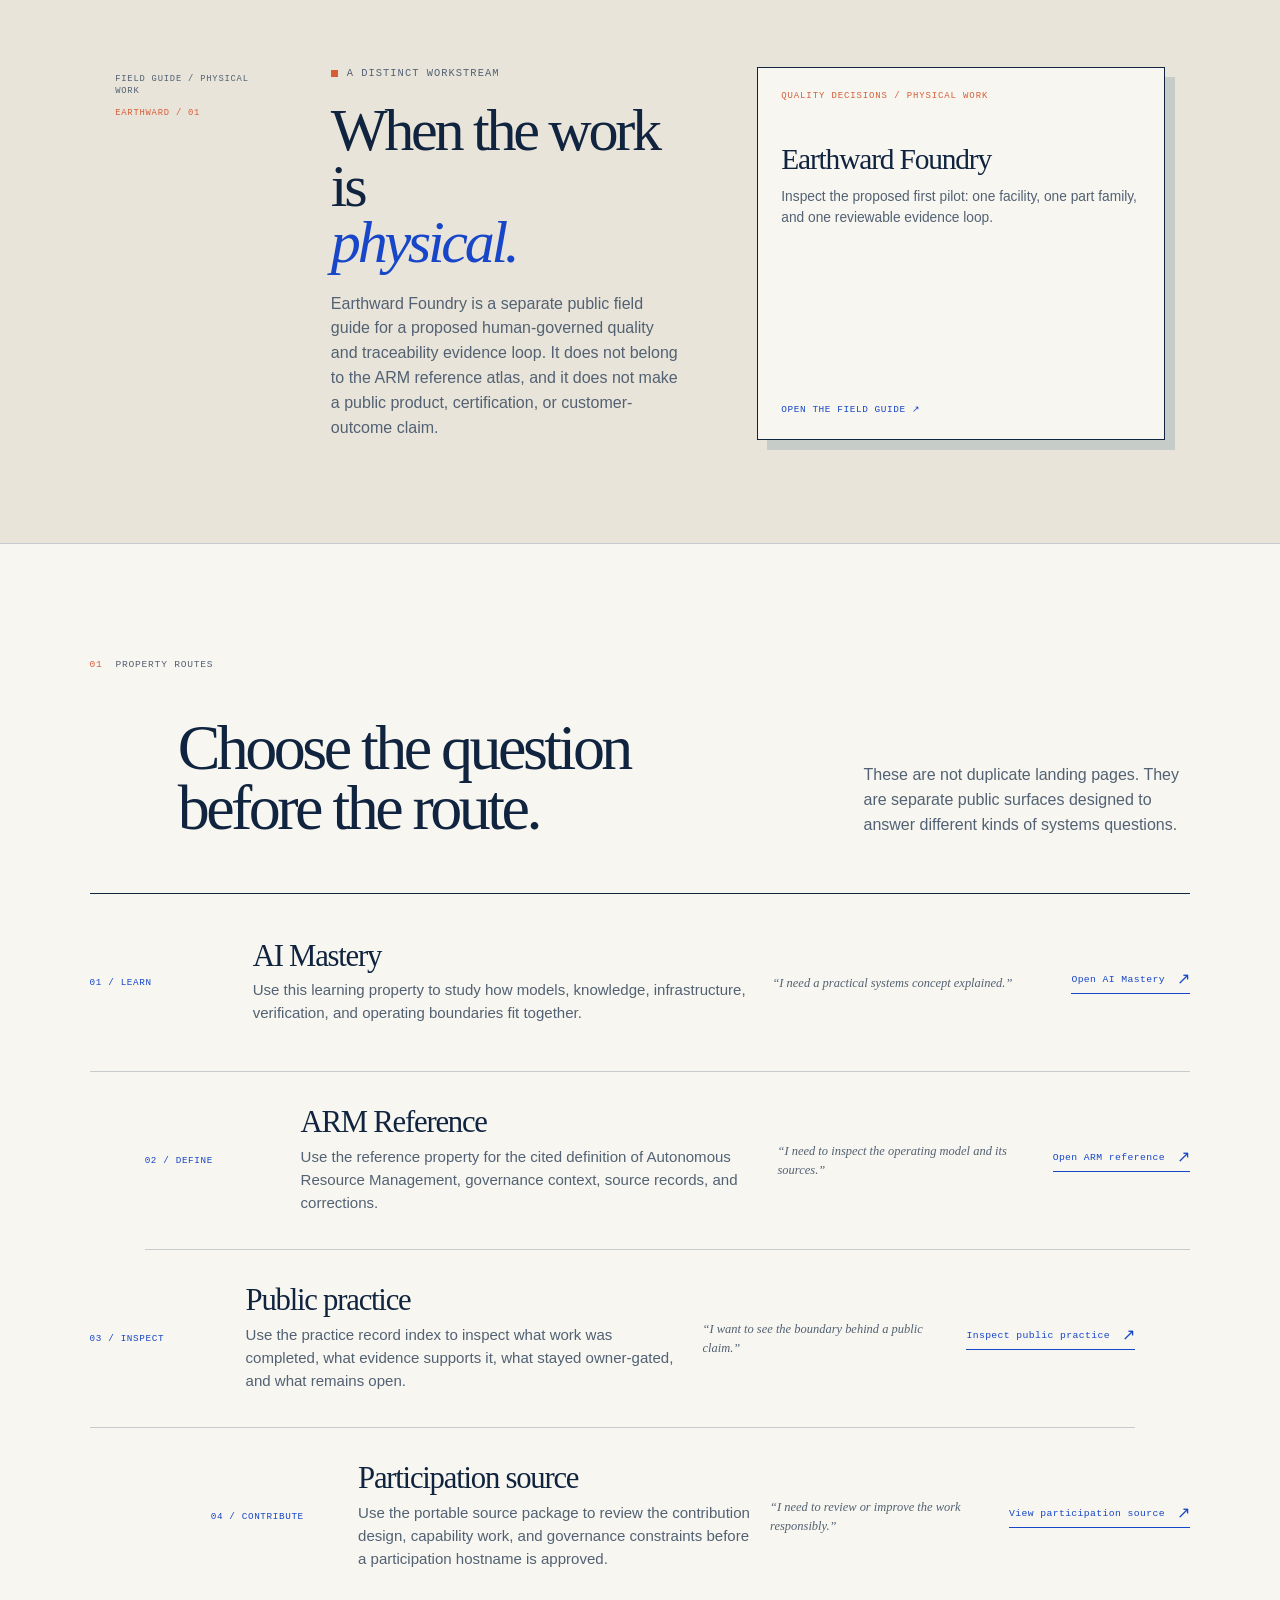
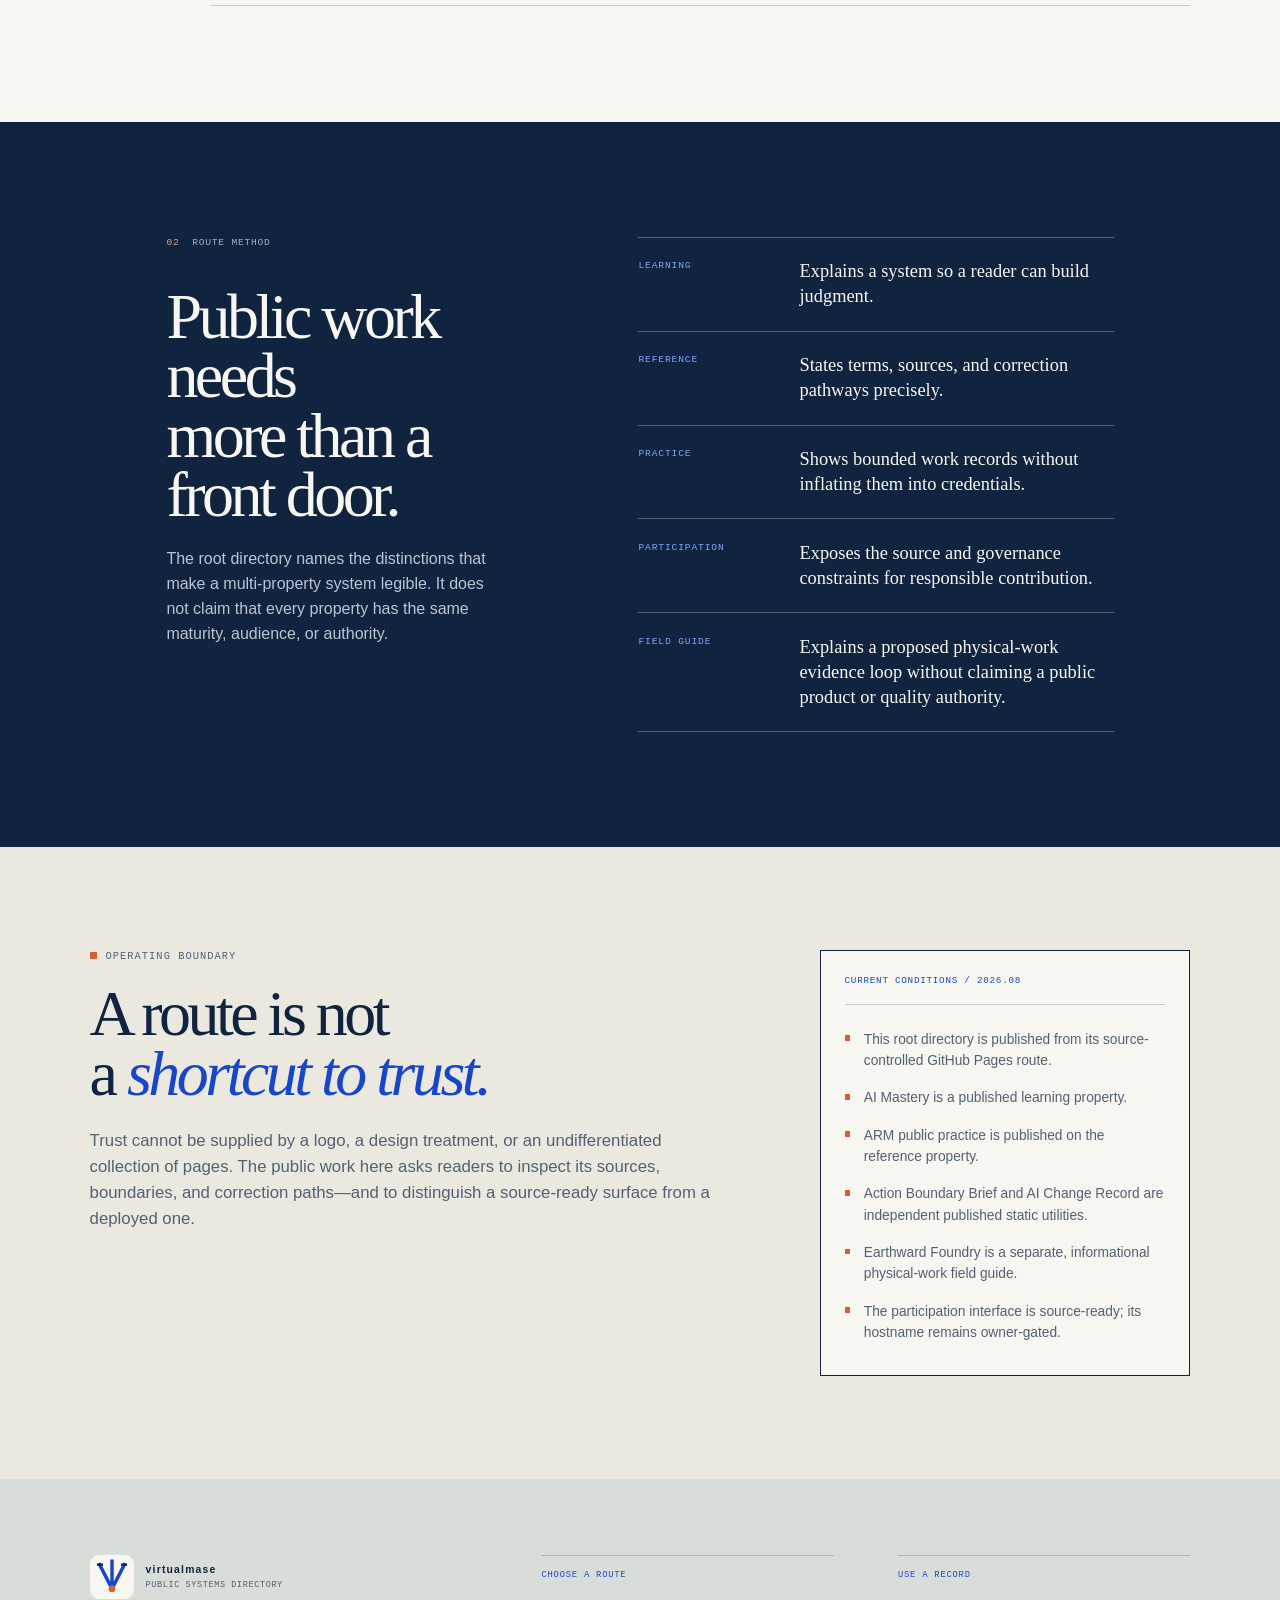
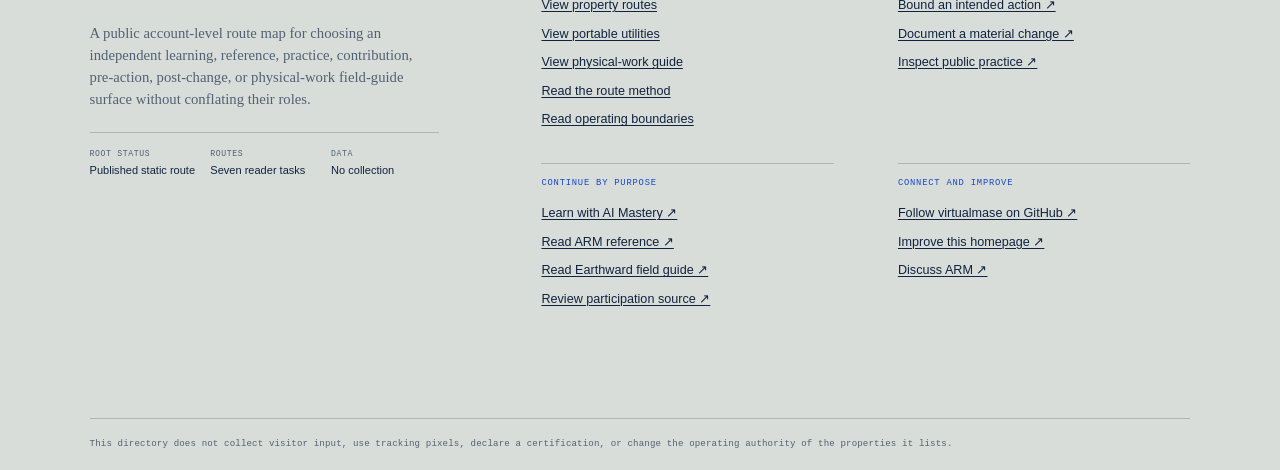
==== commit 1d7089ba: "Refine homepage identity and hero experience" ====
--- a/index.html
+++ b/index.html
@@ -3,27 +3,27 @@
 <head>
   <meta charset="utf-8">
   <meta name="viewport" content="width=device-width, initial-scale=1">
-  <title>Virtualmase — Public Directory for Independent Systems Work</title>
-  <meta name="description" content="A public directory for Virtualmase's independent systems work: learning, reference, public practice, contribution source, action/change records, and a physical-work field guide.">
-  <meta name="author" content="Virtualmase">
+  <title>virtualmase — Systems for Accountable AI Work</title>
+  <meta name="description" content="virtualmase builds open learning systems, operating frameworks, and evidence-led tools for accountable AI work.">
+  <meta name="author" content="virtualmase">
   <meta name="robots" content="index,follow,max-image-preview:large,max-snippet:-1,max-video-preview:-1">
   <link rel="canonical" href="https://virtualmase.github.io/">
   <meta name="theme-color" content="#1746c8">
   <meta property="og:type" content="website">
-  <meta property="og:site_name" content="Virtualmase">
-  <meta property="og:title" content="Virtualmase — Public Systems Directory">
+  <meta property="og:site_name" content="virtualmase">
+  <meta property="og:title" content="virtualmase — Systems for Accountable AI Work">
   <meta property="og:description" content="Choose the question before you choose the route: independent learning, reference, practice, contribution, public utilities, and physical-work field guidance.">
   <meta property="og:url" content="https://virtualmase.github.io/">
   <meta property="og:image" content="https://virtualmase.github.io/og-image.png">
   <meta property="og:image:width" content="1200">
   <meta property="og:image:height" content="630">
-  <meta property="og:image:alt" content="Virtualmase public systems directory: A public map for systems work.">
+  <meta property="og:image:alt" content="virtualmase public systems directory: A public map for systems work.">
   <meta property="og:locale" content="en_US">
   <meta name="twitter:card" content="summary_large_image">
-  <meta name="twitter:title" content="Virtualmase — Public Systems Directory">
+  <meta name="twitter:title" content="virtualmase — Systems for Accountable AI Work">
   <meta name="twitter:description" content="Independent public routes for learning, reference, practice, contribution, action/change records, and physical-work field guidance.">
   <meta name="twitter:image" content="https://virtualmase.github.io/og-image.png">
-  <meta name="twitter:image:alt" content="Virtualmase public systems directory atlas mark and route map.">
+  <meta name="twitter:image:alt" content="virtualmase public systems directory atlas mark and route map.">
   <link rel="icon" href="favicon.svg" type="image/svg+xml">
   <link rel="icon" href="favicon-48.png" sizes="48x48" type="image/png">
   <link rel="apple-touch-icon" href="favicon-180.png" sizes="180x180">
@@ -33,31 +33,31 @@
   <script>document.documentElement.classList.add('js');</script>
   <script type="application/ld+json">
   {"@context":"https://schema.org","@graph":[
-    {"@type":"WebSite","@id":"https://virtualmase.github.io/#website","name":"Virtualmase","url":"https://virtualmase.github.io/","inLanguage":"en","description":"A public directory for independent Virtualmase systems work."},
-    {"@type":"WebPage","@id":"https://virtualmase.github.io/#webpage","url":"https://virtualmase.github.io/","name":"Virtualmase — Public Directory for Independent Systems Work","description":"A directory for selecting an appropriate public route: AI Mastery learning, ARM reference, public practice, participation source, an action boundary, a material-change record, or a physical-work field guide.","isPartOf":{"@id":"https://virtualmase.github.io/#website"},"inLanguage":"en","primaryImageOfPage":{"@type":"ImageObject","url":"https://virtualmase.github.io/og-image.png","width":1200,"height":630}},
-    {"@type":"ItemList","@id":"https://virtualmase.github.io/#routes","name":"Virtualmase public reader-task routes","itemListElement":[{"@type":"ListItem","position":1,"name":"AI Mastery","url":"https://virtualmase.github.io/ai-mastery/"},{"@type":"ListItem","position":2,"name":"ARM Reference","url":"https://autonomousresourcemanagement.com/"},{"@type":"ListItem","position":3,"name":"Virtualmase Public Practice","url":"https://autonomousresourcemanagement.com/practice/"},{"@type":"ListItem","position":4,"name":"Participation source","url":"https://github.com/virtualmase/autonomousresourcemanagement/tree/main/portal"},{"@type":"ListItem","position":5,"name":"Action Boundary Brief","url":"https://virtualmase.github.io/action-boundary-brief/"},{"@type":"ListItem","position":6,"name":"AI Change Record","url":"https://virtualmase.github.io/ai-change-record/"},{"@type":"ListItem","position":7,"name":"Earthward Foundry public field guide","url":"https://virtualmase.github.io/earthward-foundry/"}]}
+    {"@type":"WebSite","@id":"https://virtualmase.github.io/#website","name":"virtualmase","url":"https://virtualmase.github.io/","inLanguage":"en","description":"A public directory for independent virtualmase systems work."},
+    {"@type":"WebPage","@id":"https://virtualmase.github.io/#webpage","url":"https://virtualmase.github.io/","name":"virtualmase — Public Directory for Independent Systems Work","description":"A directory for selecting an appropriate public route: AI Mastery learning, ARM reference, public practice, participation source, an action boundary, a material-change record, or a physical-work field guide.","isPartOf":{"@id":"https://virtualmase.github.io/#website"},"inLanguage":"en","primaryImageOfPage":{"@type":"ImageObject","url":"https://virtualmase.github.io/og-image.png","width":1200,"height":630}},
+    {"@type":"ItemList","@id":"https://virtualmase.github.io/#routes","name":"virtualmase public reader-task routes","itemListElement":[{"@type":"ListItem","position":1,"name":"AI Mastery","url":"https://virtualmase.github.io/ai-mastery/"},{"@type":"ListItem","position":2,"name":"ARM Reference","url":"https://autonomousresourcemanagement.com/"},{"@type":"ListItem","position":3,"name":"virtualmase Public Practice","url":"https://autonomousresourcemanagement.com/practice/"},{"@type":"ListItem","position":4,"name":"Participation source","url":"https://github.com/virtualmase/autonomousresourcemanagement/tree/main/portal"},{"@type":"ListItem","position":5,"name":"Action Boundary Brief","url":"https://virtualmase.github.io/action-boundary-brief/"},{"@type":"ListItem","position":6,"name":"AI Change Record","url":"https://virtualmase.github.io/ai-change-record/"},{"@type":"ListItem","position":7,"name":"Earthward Foundry public field guide","url":"https://virtualmase.github.io/earthward-foundry/"}]}
   ]}
   </script>
 </head>
 <body>
   <a class="skip-link" href="#main">Skip to the directory</a>
   <header class="site-header">
-    <a class="brand" href="#top" aria-label="Virtualmase directory home"><img class="brand-symbol" src="favicon.svg" alt=""><span><strong>VIRTUALMASE</strong><small>PUBLIC DIRECTORY</small></span></a>
-    <nav class="desktop-nav" aria-label="Directory navigation"><a href="#routes">Property routes</a><a href="#method">How to choose</a><a href="#boundary">Operating boundary</a></nav>
-    <a class="header-action" href="#routes">Choose a route <span aria-hidden="true">↓</span></a>
+    <a class="brand" href="#top" aria-label="virtualmase home"><img class="brand-symbol" src="favicon.svg" alt=""><span><strong>virtualmase</strong><small>INDEPENDENT SYSTEMS PRACTICE</small></span></a>
+    <nav class="desktop-nav" aria-label="Primary navigation"><a href="#routes">Selected work</a><a href="#method">How we work</a><a href="https://github.com/virtualmase" rel="me">GitHub ↗</a></nav>
+    <a class="header-action" href="#routes">Explore the work <span aria-hidden="true">↓</span></a>
     <button class="menu-toggle" type="button" aria-expanded="false" aria-controls="mobile-menu" aria-label="Open navigation"><span></span><span></span></button>
-    <nav class="mobile-menu" id="mobile-menu" aria-label="Mobile directory navigation"><a href="#routes">Property routes</a><a href="#method">How to choose</a><a href="#boundary">Operating boundary</a></nav>
+    <nav class="mobile-menu" id="mobile-menu" aria-label="Mobile navigation"><a href="#routes">Selected work</a><a href="#method">How we work</a><a href="https://github.com/virtualmase" rel="me">GitHub ↗</a></nav>
   </header>
   <main id="main">
-    <section class="entry" id="top" aria-labelledby="entry-title"><aside class="entry-rail" aria-label="Directory metadata"><p><span>DIRECTORY</span><b>01 / 04</b></p><p><span>MODE</span><b>PUBLIC / STATIC</b></p><p><span>EDITION</span><b>2026.08</b></p></aside><div class="entry-copy"><p class="eyebrow"><i></i> INDEPENDENT SYSTEMS WORK</p><h1 id="entry-title">A public map<br>for <em>systems work.</em></h1><p class="entry-deck">Virtualmase is a directory, not a single product promise. Each route below has its own reader task, public role, and source boundary. Start with the question you need answered.</p><div class="entry-actions"><a class="button button-primary" href="#routes">Inspect the routes <span aria-hidden="true">↓</span></a><a class="plain-link" href="#method">How this directory works <span aria-hidden="true">→</span></a></div></div><figure class="property-atlas" aria-labelledby="atlas-caption"><div class="atlas-meta"><span>PROPERTY ATLAS / 01</span><span>ROUTE BY QUESTION</span></div><svg viewBox="0 0 620 510" role="img" aria-labelledby="atlas-title atlas-desc"><title id="atlas-title">Virtualmase independent property atlas</title><desc id="atlas-desc">Four distinct properties are represented as an interconnected field. The Virtualmase directory directs readers to AI Mastery, ARM reference, public practice, and participation source without merging their roles.</desc><defs><pattern id="microgrid" width="22" height="22" patternUnits="userSpaceOnUse"><path d="M 22 0 L 0 0 0 22" fill="none" stroke="currentColor" stroke-width=".6"/></pattern></defs><rect x="1" y="1" width="618" height="508" fill="url(#microgrid)" class="atlas-grid"/><path class="atlas-route route-one" d="M87 136 C158 136 169 254 265 254 S385 254 475 150"/><path class="atlas-route route-two" d="M265 254 C315 324 387 370 502 365"/><path class="atlas-route route-three" d="M87 136 C84 260 115 369 232 412"/><circle class="atlas-ring ring-large" cx="265" cy="254" r="109"/><circle class="atlas-ring ring-small" cx="265" cy="254" r="65"/><g class="atlas-node directory-node"><circle cx="265" cy="254" r="28"/><text x="265" y="248">V/</text><text x="265" y="268">ROOT</text></g><g class="atlas-node mastery-node"><rect x="49" y="100" width="76" height="72" rx="2"/><text x="87" y="128">AI</text><text x="87" y="147">MASTERY</text></g><g class="atlas-node arm-node"><rect x="437" y="114" width="76" height="72" rx="2"/><text x="475" y="142">ARM</text><text x="475" y="161">REFERENCE</text></g><g class="atlas-node practice-node"><rect x="464" y="329" width="76" height="72" rx="2"/><text x="502" y="357">PUBLIC</text><text x="502" y="376">PRACTICE</text></g><g class="atlas-node source-node"><rect x="194" y="376" width="76" height="72" rx="2"/><text x="232" y="404">SOURCE</text><text x="232" y="423">PARTICIPATION</text></g><text class="atlas-label label-one" x="87" y="84">LEARN</text><text class="atlas-label label-two" x="475" y="92">DEFINE</text><text class="atlas-label label-three" x="520" y="453">INSPECT</text><text class="atlas-label label-four" x="232" y="478">CONTRIBUTE</text></svg><figcaption id="atlas-caption"><span>READING KEY</span> A route connects questions, not ownership. Each destination carries its own authority and its own canonical identity.</figcaption></figure></section>
-    <section class="route-intro" aria-label="Directory purpose"><p><span>THE DIRECTORY TEST</span> Can a reader identify the right property without mistaking a learning page for a definition, a practice record for a certification, a pre-action brief for approval, or source code for a public deployment?</p></section>
+    <section class="entry" id="top" aria-labelledby="entry-title"><aside class="entry-rail" aria-label="Practice metadata"><p><span>PRACTICE</span><b>AI / SYSTEMS</b></p><p><span>MODE</span><b>OPEN / PUBLIC</b></p><p><span>EDITION</span><b>2026.09</b></p></aside><div class="entry-copy"><p class="eyebrow"><i></i> SYSTEMS FOR ACCOUNTABLE AI WORK</p><h1 id="entry-title">Build intelligence.<br><em>Keep humans accountable.</em></h1><p class="entry-deck">virtualmase creates open learning systems, operating frameworks, and evidence-led tools for teams working where AI meets real authority.</p><div class="entry-actions"><a class="button button-primary" href="#routes">Explore selected work <span aria-hidden="true">↓</span></a><a class="plain-link" href="https://github.com/virtualmase" rel="me">View open source <span aria-hidden="true">↗</span></a></div><ul class="hero-proof" aria-label="Practice focus"><li>Knowledge systems</li><li>Agent authority</li><li>Reviewable evidence</li></ul></div><figure class="property-atlas" aria-labelledby="atlas-caption"><div class="atlas-meta"><span>PUBLIC SYSTEM / 01</span><span>LEARN · BOUND · VERIFY</span></div><svg viewBox="0 0 620 510" role="img" aria-labelledby="atlas-title atlas-desc"><title id="atlas-title">virtualmase systems map</title><desc id="atlas-desc">virtualmase connects learning, system definition, public evidence, and open contribution.</desc><defs><pattern id="microgrid" width="22" height="22" patternUnits="userSpaceOnUse"><path d="M 22 0 L 0 0 0 22" fill="none" stroke="currentColor" stroke-width=".6"/></pattern></defs><rect x="1" y="1" width="618" height="508" fill="url(#microgrid)" class="atlas-grid"/><path class="atlas-route route-one" d="M87 136 C158 136 169 254 265 254 S385 254 475 150"/><path class="atlas-route route-two" d="M265 254 C315 324 387 370 502 365"/><path class="atlas-route route-three" d="M87 136 C84 260 115 369 232 412"/><circle class="atlas-ring ring-large" cx="265" cy="254" r="109"/><circle class="atlas-ring ring-small" cx="265" cy="254" r="65"/><g class="atlas-node directory-node"><circle cx="265" cy="254" r="28"/><text x="265" y="248">V/</text><text x="265" y="268">ROOT</text></g><g class="atlas-node mastery-node"><rect x="49" y="100" width="76" height="72" rx="2"/><text x="87" y="128">AI</text><text x="87" y="147">MASTERY</text></g><g class="atlas-node arm-node"><rect x="437" y="114" width="76" height="72" rx="2"/><text x="475" y="142">ARM</text><text x="475" y="161">REFERENCE</text></g><g class="atlas-node practice-node"><rect x="464" y="329" width="76" height="72" rx="2"/><text x="502" y="357">PUBLIC</text><text x="502" y="376">EVIDENCE</text></g><g class="atlas-node source-node"><rect x="194" y="376" width="76" height="72" rx="2"/><text x="232" y="404">OPEN</text><text x="232" y="423">SOURCE</text></g><text class="atlas-label label-one" x="87" y="84">LEARN</text><text class="atlas-label label-two" x="475" y="92">BOUND</text><text class="atlas-label label-three" x="520" y="453">VERIFY</text><text class="atlas-label label-four" x="232" y="478">BUILD</text></svg><figcaption id="atlas-caption"><span>WORKING MODEL</span> Make the system legible, bound its authority, and leave a trace someone else can inspect.</figcaption></figure></section>
+    <section class="route-intro" aria-label="Practice statement"><p><span>THE PRACTICE</span> We work on the system around intelligence: what it knows, what it may do, and how its decisions remain reviewable.</p></section>
     <section class="utility-bridge" aria-labelledby="utility-bridge-title"><div><p class="eyebrow"><i></i> PORTABLE PUBLIC UTILITIES</p><h2 id="utility-bridge-title">Two records for<br>different <em>moments.</em></h2><p>These are not umbrella products. They are small, independent methods for two distinct questions around an AI-enabled workflow.</p></div><div class="utility-routes"><a href="https://virtualmase.github.io/action-boundary-brief/"><span>BEFORE AN ACTION</span><strong>Action Boundary Brief</strong><p>Name what may be touched, what may be done, who owns the exception, what stops the work, and what review record remains.</p><b>BOUND AN INTENDED ACTION ↗</b></a><a href="https://virtualmase.github.io/ai-change-record/"><span>AFTER A MATERIAL CHANGE</span><strong>AI Change Record</strong><p>Document what changed in a model, instruction, source, tool, permission, monitor, or return path—and who owns the re-check.</p><b>DOCUMENT A MATERIAL CHANGE ↗</b></a></div></section>
     <section class="earthward-bridge" aria-labelledby="earthward-bridge-title"><div class="earthward-marker"><span>FIELD GUIDE / PHYSICAL WORK</span><b>EARTHWARD / 01</b></div><div><p class="eyebrow"><i></i> A DISTINCT WORKSTREAM</p><h2 id="earthward-bridge-title">When the work is<br><em>physical.</em></h2><p>Earthward Foundry is a separate public field guide for a proposed human-governed quality and traceability evidence loop. It does not belong to the ARM reference atlas, and it does not make a public product, certification, or customer-outcome claim.</p></div><a class="earthward-route" href="https://virtualmase.github.io/earthward-foundry/"><span>QUALITY DECISIONS / PHYSICAL WORK</span><strong>Earthward Foundry</strong><p>Inspect the proposed first pilot: one facility, one part family, and one reviewable evidence loop.</p><b>OPEN THE FIELD GUIDE ↗</b></a></section>
     <section class="routes" id="routes" aria-labelledby="routes-title"><div class="section-marker"><span>01</span><p>PROPERTY ROUTES</p></div><div class="routes-heading"><h2 id="routes-title">Choose the question<br>before the route.</h2><p>These are not duplicate landing pages. They are separate public surfaces designed to answer different kinds of systems questions.</p></div><ol class="route-list"><li class="route route-mastery"><span class="route-number">01 / LEARN</span><div><h3>AI Mastery</h3><p>Use this learning property to study how models, knowledge, infrastructure, verification, and operating boundaries fit together.</p></div><p class="route-question">“I need a practical systems concept explained.”</p><a href="https://virtualmase.github.io/ai-mastery/">Open AI Mastery <span aria-hidden="true">↗</span></a></li><li class="route route-reference"><span class="route-number">02 / DEFINE</span><div><h3>ARM Reference</h3><p>Use the reference property for the cited definition of Autonomous Resource Management, governance context, source records, and corrections.</p></div><p class="route-question">“I need to inspect the operating model and its sources.”</p><a href="https://autonomousresourcemanagement.com/">Open ARM reference <span aria-hidden="true">↗</span></a></li><li class="route route-practice"><span class="route-number">03 / INSPECT</span><div><h3>Public practice</h3><p>Use the practice record index to inspect what work was completed, what evidence supports it, what stayed owner-gated, and what remains open.</p></div><p class="route-question">“I want to see the boundary behind a public claim.”</p><a href="https://autonomousresourcemanagement.com/practice/">Inspect public practice <span aria-hidden="true">↗</span></a></li><li class="route route-source"><span class="route-number">04 / CONTRIBUTE</span><div><h3>Participation source</h3><p>Use the portable source package to review the contribution design, capability work, and governance constraints before a participation hostname is approved.</p></div><p class="route-question">“I need to review or improve the work responsibly.”</p><a href="https://github.com/virtualmase/autonomousresourcemanagement/tree/main/portal">View participation source <span aria-hidden="true">↗</span></a></li></ol></section>
     <section class="method" id="method" aria-labelledby="method-title"><div class="method-copy"><div class="section-marker"><span>02</span><p>ROUTE METHOD</p></div><h2 id="method-title">Public work needs<br>more than a front door.</h2><p>The root directory names the distinctions that make a multi-property system legible. It does not claim that every property has the same maturity, audience, or authority.</p></div><dl class="method-list"><div><dt>Learning</dt><dd>Explains a system so a reader can build judgment.</dd></div><div><dt>Reference</dt><dd>States terms, sources, and correction pathways precisely.</dd></div><div><dt>Practice</dt><dd>Shows bounded work records without inflating them into credentials.</dd></div><div><dt>Participation</dt><dd>Exposes the source and governance constraints for responsible contribution.</dd></div><div><dt>Field guide</dt><dd>Explains a proposed physical-work evidence loop without claiming a public product or quality authority.</dd></div></dl></section>
     <section class="boundary" id="boundary" aria-labelledby="boundary-title"><div class="boundary-panel"><p class="eyebrow"><i></i> OPERATING BOUNDARY</p><h2 id="boundary-title">A route is not<br>a <em>shortcut to trust.</em></h2><p>Trust cannot be supplied by a logo, a design treatment, or an undifferentiated collection of pages. The public work here asks readers to inspect its sources, boundaries, and correction paths—and to distinguish a source-ready surface from a deployed one.</p></div><aside class="boundary-note" aria-label="Current directory conditions"><span>CURRENT CONDITIONS / 2026.08</span><ul><li><i></i> This root directory is published from its source-controlled GitHub Pages route.</li><li><i></i> AI Mastery is a published learning property.</li><li><i></i> ARM public practice is published on the reference property.</li><li><i></i> Action Boundary Brief and AI Change Record are independent published static utilities.</li><li><i></i> Earthward Foundry is a separate, informational physical-work field guide.</li><li><i></i> The participation interface is source-ready; its hostname remains owner-gated.</li></ul></aside></section>
   </main>
-  <footer class="site-footer site-footer--operating" aria-label="Virtualmase directory continuation routes"><div class="footer-overview"><a class="footer-identity" href="#top"><img src="favicon.svg" alt="" width="48" height="48"><span><strong>VIRTUALMASE</strong><small>PUBLIC SYSTEMS DIRECTORY</small></span></a><p>A public account-level route map for choosing an independent learning, reference, practice, contribution, pre-action, post-change, or physical-work field-guide surface without conflating their roles.</p><dl class="release-status"><div><dt>ROOT STATUS</dt><dd>Published static route</dd></div><div><dt>ROUTES</dt><dd>Seven reader tasks</dd></div><div><dt>DATA</dt><dd>No collection</dd></div></dl></div><div class="footer-route-grid"><section><h2>Choose a route</h2><a href="#routes">View property routes</a><a href="#utility-bridge-title">View portable utilities</a><a href="#earthward-bridge-title">View physical-work guide</a><a href="#method">Read the route method</a><a href="#boundary">Read operating boundaries</a></section><section><h2>Use a record</h2><a href="https://virtualmase.github.io/action-boundary-brief/">Bound an intended action ↗</a><a href="https://virtualmase.github.io/ai-change-record/">Document a material change ↗</a><a href="https://autonomousresourcemanagement.com/practice/">Inspect public practice ↗</a></section><section><h2>Continue by purpose</h2><a href="https://virtualmase.github.io/ai-mastery/">Learn with AI Mastery ↗</a><a href="https://autonomousresourcemanagement.com/">Read ARM reference ↗</a><a href="https://virtualmase.github.io/earthward-foundry/">Read Earthward field guide ↗</a><a href="https://github.com/virtualmase/autonomousresourcemanagement/tree/main/portal">Review participation source ↗</a></section><section><h2>Correct or improve</h2><a href="https://github.com/virtualmase/virtualmase.github.io/issues">Improve this directory ↗</a><a href="https://github.com/virtualmase/autonomousresourcemanagement/issues">Raise an ARM issue ↗</a><a href="https://github.com/virtualmase/autonomousresourcemanagement/discussions">Discuss ARM ↗</a></section></div><p class="footer-boundary">This directory does not collect visitor input, use tracking pixels, declare a certification, or change the operating authority of the properties it lists.</p></footer>
+  <footer class="site-footer site-footer--operating" aria-label="virtualmase directory continuation routes"><div class="footer-overview"><a class="footer-identity" href="#top"><img src="favicon.svg" alt="" width="48" height="48"><span><strong>virtualmase</strong><small>PUBLIC SYSTEMS DIRECTORY</small></span></a><p>A public account-level route map for choosing an independent learning, reference, practice, contribution, pre-action, post-change, or physical-work field-guide surface without conflating their roles.</p><dl class="release-status"><div><dt>ROOT STATUS</dt><dd>Published static route</dd></div><div><dt>ROUTES</dt><dd>Seven reader tasks</dd></div><div><dt>DATA</dt><dd>No collection</dd></div></dl></div><div class="footer-route-grid"><section><h2>Choose a route</h2><a href="#routes">View property routes</a><a href="#utility-bridge-title">View portable utilities</a><a href="#earthward-bridge-title">View physical-work guide</a><a href="#method">Read the route method</a><a href="#boundary">Read operating boundaries</a></section><section><h2>Use a record</h2><a href="https://virtualmase.github.io/action-boundary-brief/">Bound an intended action ↗</a><a href="https://virtualmase.github.io/ai-change-record/">Document a material change ↗</a><a href="https://autonomousresourcemanagement.com/practice/">Inspect public practice ↗</a></section><section><h2>Continue by purpose</h2><a href="https://virtualmase.github.io/ai-mastery/">Learn with AI Mastery ↗</a><a href="https://autonomousresourcemanagement.com/">Read ARM reference ↗</a><a href="https://virtualmase.github.io/earthward-foundry/">Read Earthward field guide ↗</a><a href="https://github.com/virtualmase/autonomousresourcemanagement/tree/main/portal">Review participation source ↗</a></section><section><h2>Connect and improve</h2><a href="https://github.com/virtualmase" rel="me">Follow virtualmase on GitHub ↗</a><a href="https://github.com/virtualmase/virtualmase.github.io/issues">Improve this homepage ↗</a><a href="https://github.com/virtualmase/autonomousresourcemanagement/discussions">Discuss ARM ↗</a></section></div><p class="footer-boundary">This directory does not collect visitor input, use tracking pixels, declare a certification, or change the operating authority of the properties it lists.</p></footer>
   <script src="script.js" defer></script>
 </body>
 </html>
--- a/styles.css
+++ b/styles.css
@@ -52,6 +52,7 @@
 h1 em, h2 em { color: var(--ultramarine); font-style: italic; }
 .entry-deck { max-width: 585px; margin-bottom: 2.1rem; color: var(--ink-soft); font-size: clamp(1rem, 1.3vw, 1.18rem); line-height: 1.65; }
 .entry-actions { display: flex; flex-wrap: wrap; align-items: center; gap: 1.6rem; }
+.hero-proof{display:flex;flex-wrap:wrap;gap:.65rem 1.5rem;margin:2rem 0 0;padding:1.25rem 0 0;border-top:1px solid var(--line);list-style:none;color:var(--ink-soft);font:.58rem/1.4 var(--mono);letter-spacing:.07em;text-transform:uppercase}.hero-proof li{display:flex;align-items:center;gap:.5rem}.hero-proof li::before{content:"";width:.35rem;height:.35rem;background:var(--oxide)}
 .button { min-height: 48px; padding: .95rem 1.15rem; display: inline-flex; align-items: center; gap: 1rem; font: .65rem/1 var(--mono); letter-spacing: .075em; text-decoration: none; text-transform: uppercase; }
 .button-primary { background: var(--ultramarine); color: #fff; border: 1px solid var(--ultramarine); }
 .button-primary:hover { background: var(--ultramarine-deep); }
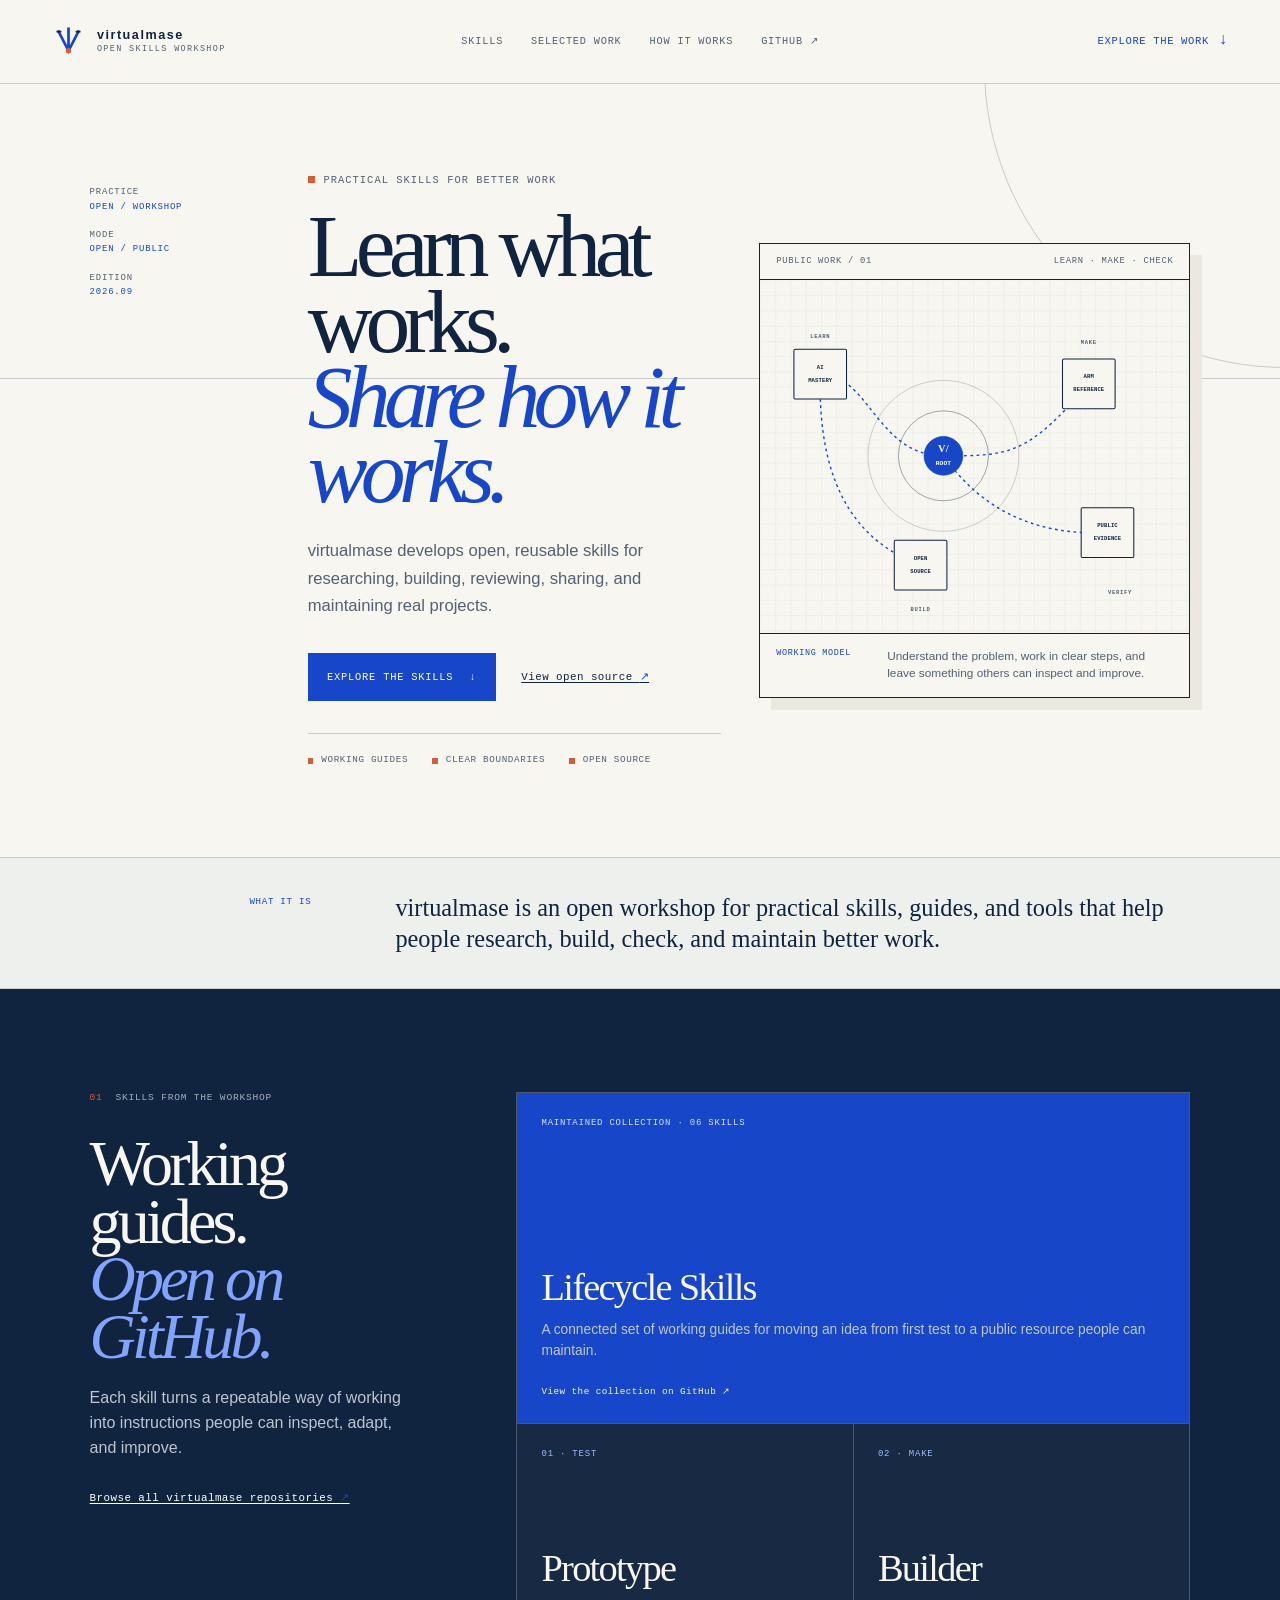
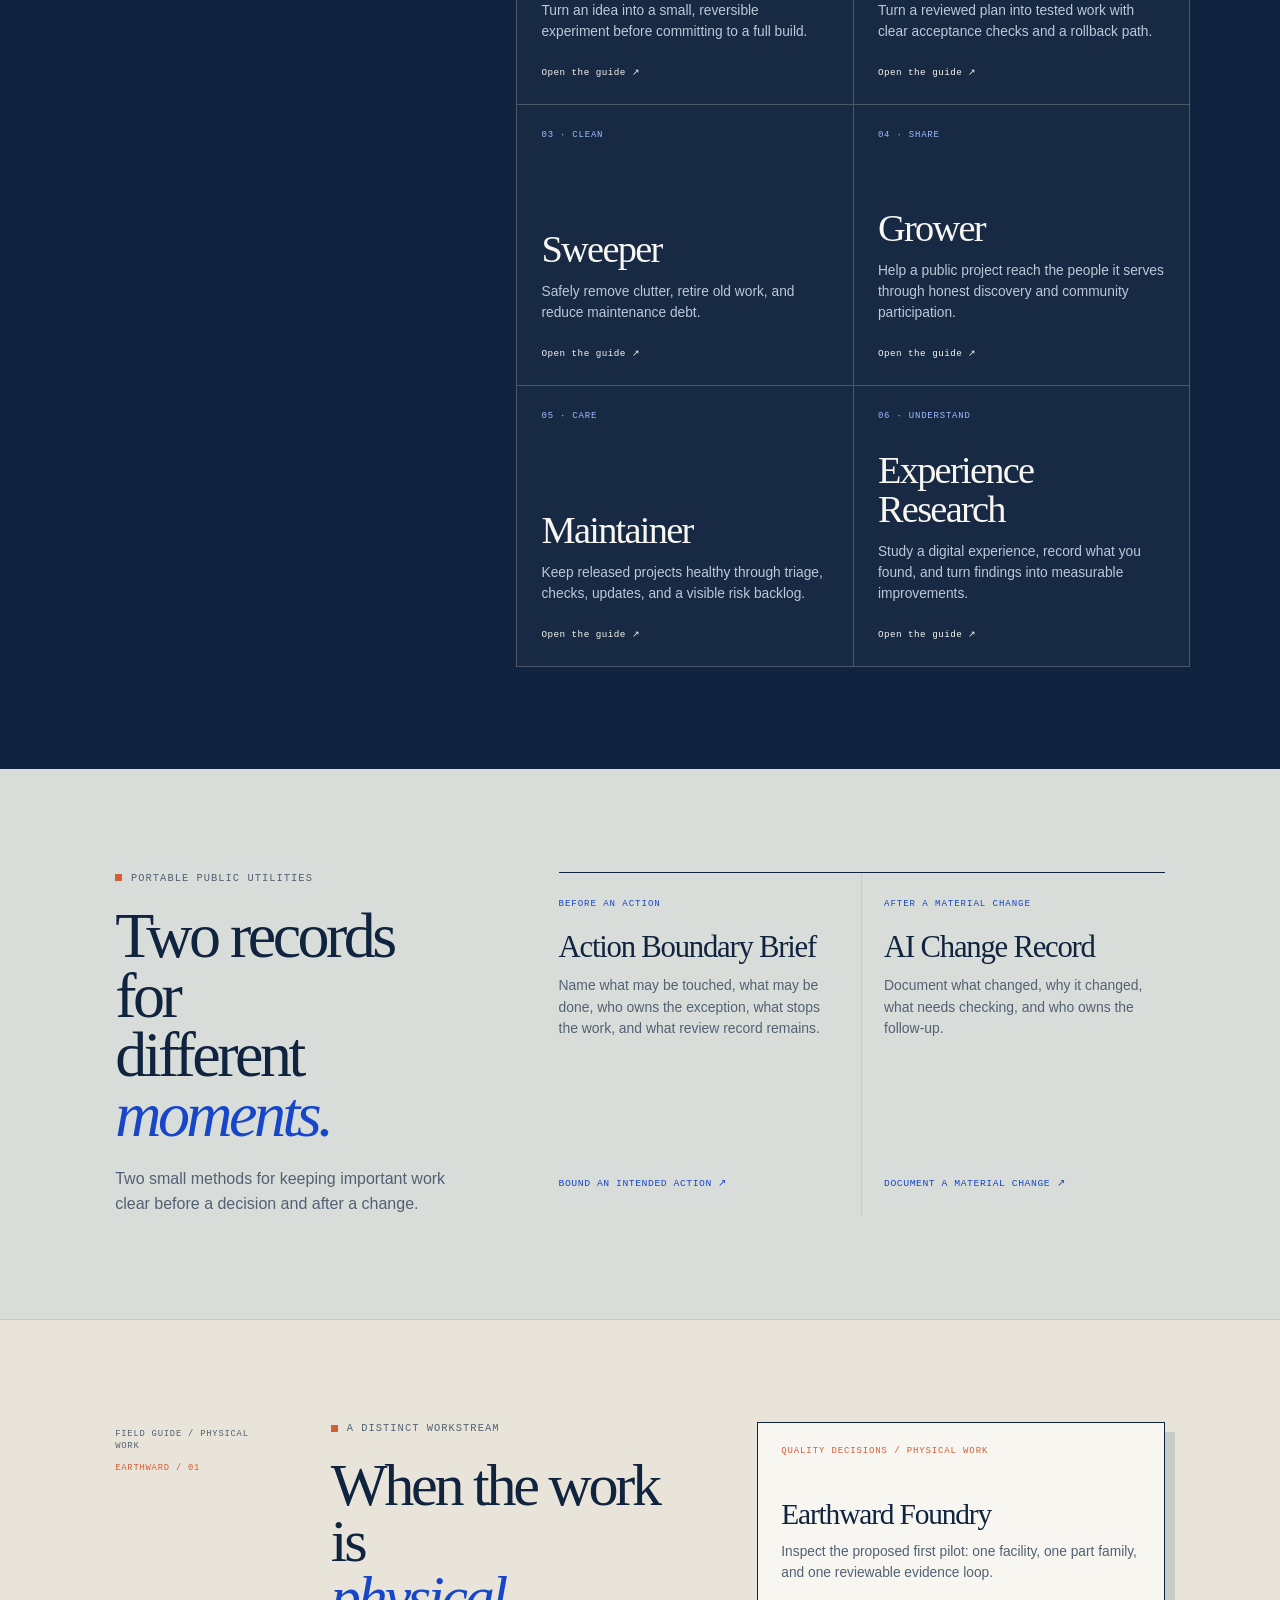
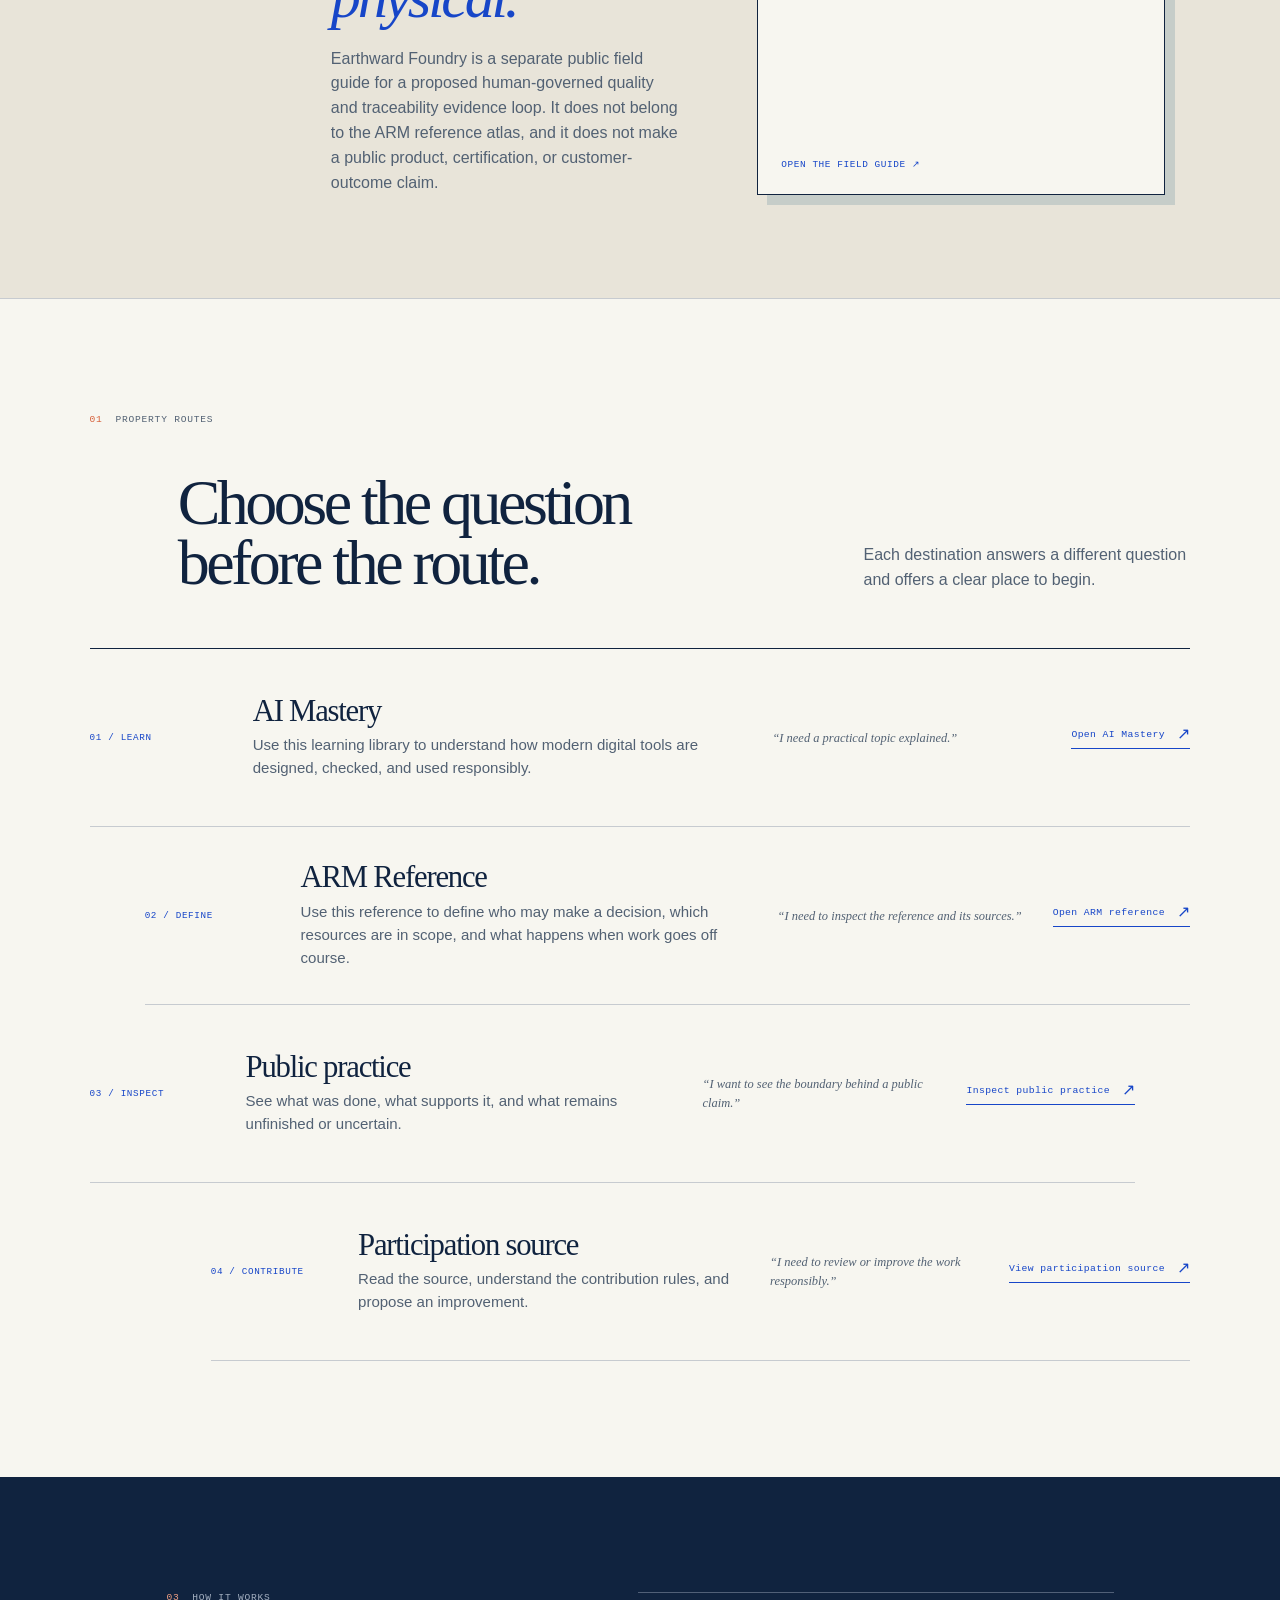
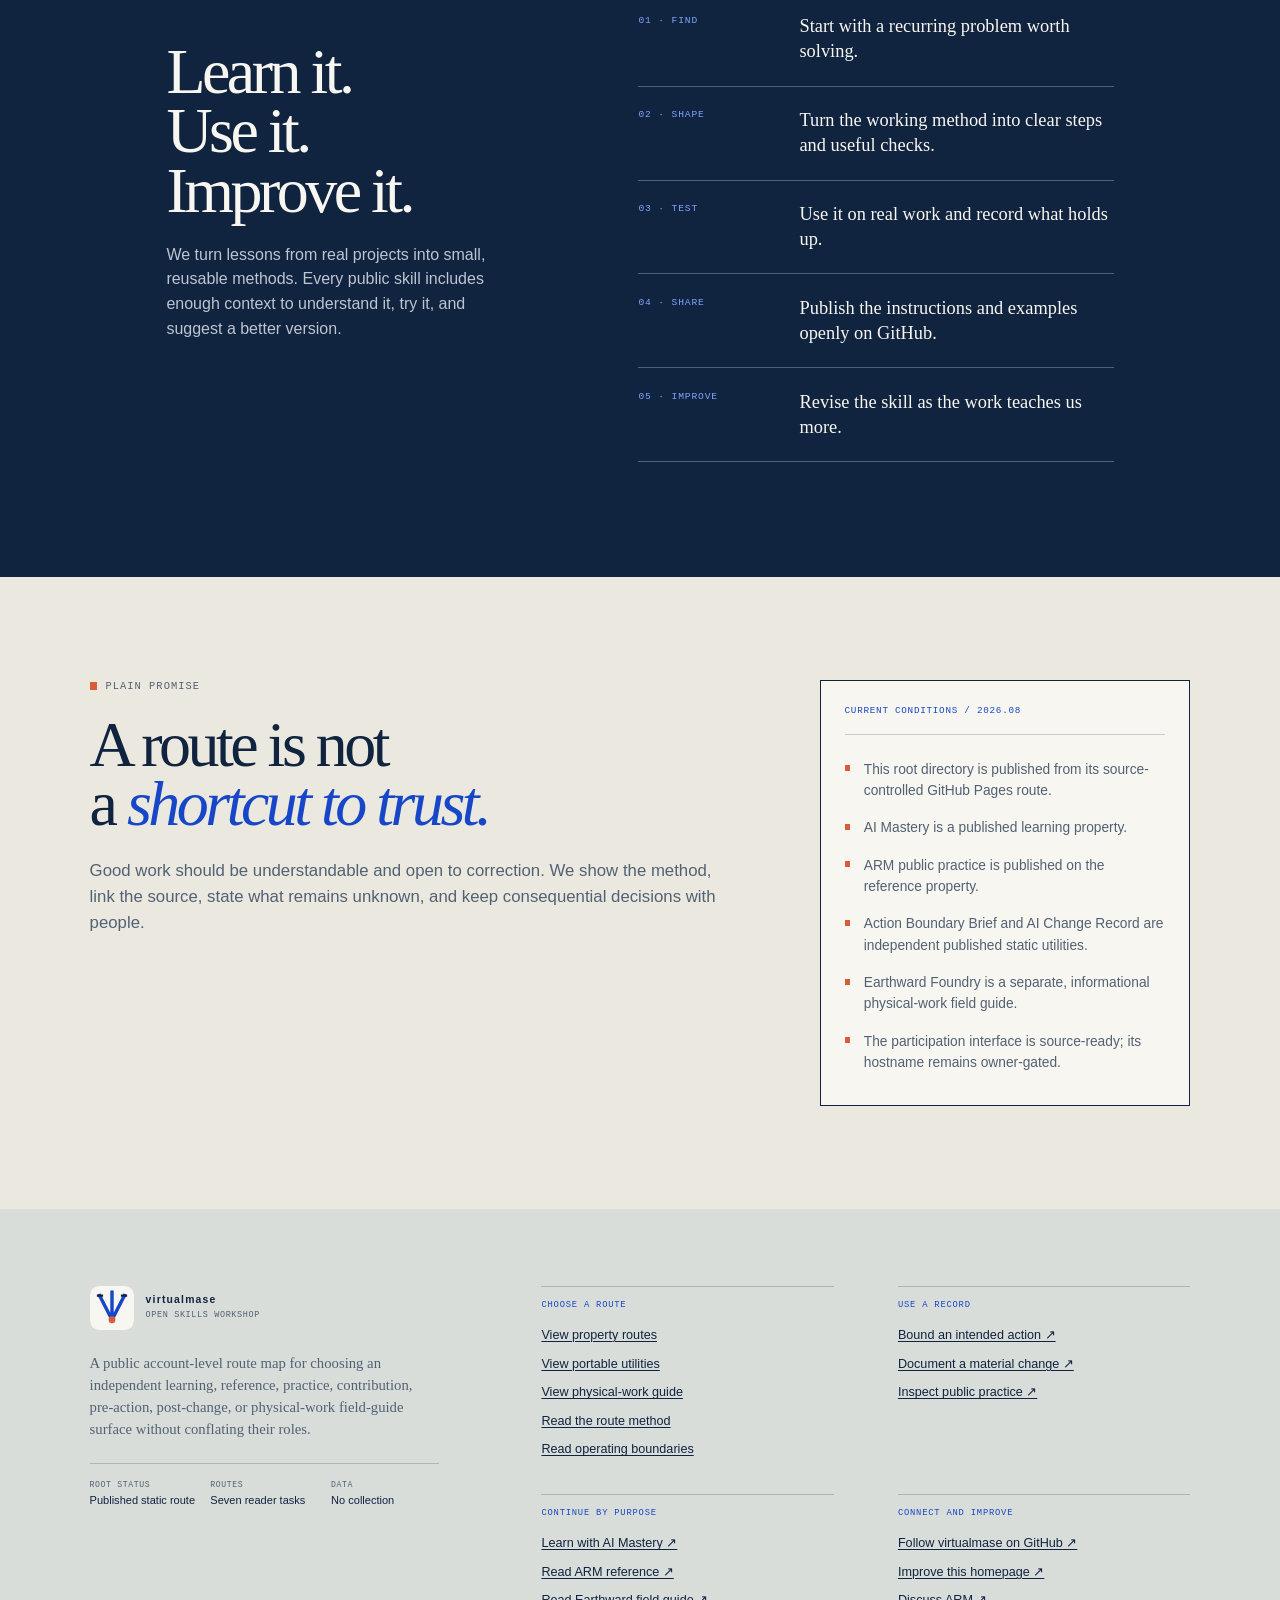
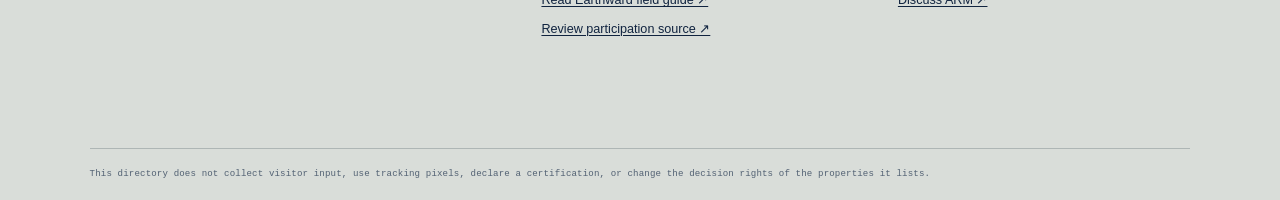
==== commit a7817c02: "Explain virtualmase through maintained skills" ====
--- a/index.html
+++ b/index.html
@@ -3,27 +3,27 @@
 <head>
   <meta charset="utf-8">
   <meta name="viewport" content="width=device-width, initial-scale=1">
-  <title>virtualmase — Systems for Accountable AI Work</title>
-  <meta name="description" content="virtualmase builds open learning systems, operating frameworks, and evidence-led tools for accountable AI work.">
+  <title>virtualmase — Practical Skills for Better Work</title>
+  <meta name="description" content="virtualmase develops open, reusable skills for researching, building, reviewing, sharing, and maintaining real projects.">
   <meta name="author" content="virtualmase">
   <meta name="robots" content="index,follow,max-image-preview:large,max-snippet:-1,max-video-preview:-1">
   <link rel="canonical" href="https://virtualmase.github.io/">
   <meta name="theme-color" content="#1746c8">
   <meta property="og:type" content="website">
   <meta property="og:site_name" content="virtualmase">
-  <meta property="og:title" content="virtualmase — Systems for Accountable AI Work">
+  <meta property="og:title" content="virtualmase — Practical Skills for Better Work">
   <meta property="og:description" content="Choose the question before you choose the route: independent learning, reference, practice, contribution, public utilities, and physical-work field guidance.">
   <meta property="og:url" content="https://virtualmase.github.io/">
   <meta property="og:image" content="https://virtualmase.github.io/og-image.png">
   <meta property="og:image:width" content="1200">
   <meta property="og:image:height" content="630">
-  <meta property="og:image:alt" content="virtualmase public systems directory: A public map for systems work.">
+  <meta property="og:image:alt" content="virtualmase public workshop: A public map for systems work.">
   <meta property="og:locale" content="en_US">
   <meta name="twitter:card" content="summary_large_image">
-  <meta name="twitter:title" content="virtualmase — Systems for Accountable AI Work">
+  <meta name="twitter:title" content="virtualmase — Practical Skills for Better Work">
   <meta name="twitter:description" content="Independent public routes for learning, reference, practice, contribution, action/change records, and physical-work field guidance.">
   <meta name="twitter:image" content="https://virtualmase.github.io/og-image.png">
-  <meta name="twitter:image:alt" content="virtualmase public systems directory atlas mark and route map.">
+  <meta name="twitter:image:alt" content="virtualmase public workshop atlas mark and route map.">
   <link rel="icon" href="favicon.svg" type="image/svg+xml">
   <link rel="icon" href="favicon-48.png" sizes="48x48" type="image/png">
   <link rel="apple-touch-icon" href="favicon-180.png" sizes="180x180">
@@ -33,8 +33,8 @@
   <script>document.documentElement.classList.add('js');</script>
   <script type="application/ld+json">
   {"@context":"https://schema.org","@graph":[
-    {"@type":"WebSite","@id":"https://virtualmase.github.io/#website","name":"virtualmase","url":"https://virtualmase.github.io/","inLanguage":"en","description":"A public directory for independent virtualmase systems work."},
-    {"@type":"WebPage","@id":"https://virtualmase.github.io/#webpage","url":"https://virtualmase.github.io/","name":"virtualmase — Public Directory for Independent Systems Work","description":"A directory for selecting an appropriate public route: AI Mastery learning, ARM reference, public practice, participation source, an action boundary, a material-change record, or a physical-work field guide.","isPartOf":{"@id":"https://virtualmase.github.io/#website"},"inLanguage":"en","primaryImageOfPage":{"@type":"ImageObject","url":"https://virtualmase.github.io/og-image.png","width":1200,"height":630}},
+    {"@type":"WebSite","@id":"https://virtualmase.github.io/#website","name":"virtualmase","url":"https://virtualmase.github.io/","inLanguage":"en","description":"An open workshop for practical, reusable skills."},
+    {"@type":"WebPage","@id":"https://virtualmase.github.io/#webpage","url":"https://virtualmase.github.io/","name":"virtualmase — Practical Skills for Better Work","description":"A directory for selecting an appropriate public route: AI Mastery learning, ARM reference, public practice, participation source, an action boundary, a material-change record, or a physical-work field guide.","isPartOf":{"@id":"https://virtualmase.github.io/#website"},"inLanguage":"en","primaryImageOfPage":{"@type":"ImageObject","url":"https://virtualmase.github.io/og-image.png","width":1200,"height":630}},
     {"@type":"ItemList","@id":"https://virtualmase.github.io/#routes","name":"virtualmase public reader-task routes","itemListElement":[{"@type":"ListItem","position":1,"name":"AI Mastery","url":"https://virtualmase.github.io/ai-mastery/"},{"@type":"ListItem","position":2,"name":"ARM Reference","url":"https://autonomousresourcemanagement.com/"},{"@type":"ListItem","position":3,"name":"virtualmase Public Practice","url":"https://autonomousresourcemanagement.com/practice/"},{"@type":"ListItem","position":4,"name":"Participation source","url":"https://github.com/virtualmase/autonomousresourcemanagement/tree/main/portal"},{"@type":"ListItem","position":5,"name":"Action Boundary Brief","url":"https://virtualmase.github.io/action-boundary-brief/"},{"@type":"ListItem","position":6,"name":"AI Change Record","url":"https://virtualmase.github.io/ai-change-record/"},{"@type":"ListItem","position":7,"name":"Earthward Foundry public field guide","url":"https://virtualmase.github.io/earthward-foundry/"}]}
   ]}
   </script>
@@ -42,22 +42,31 @@
 <body>
   <a class="skip-link" href="#main">Skip to the directory</a>
   <header class="site-header">
-    <a class="brand" href="#top" aria-label="virtualmase home"><img class="brand-symbol" src="favicon.svg" alt=""><span><strong>virtualmase</strong><small>INDEPENDENT SYSTEMS PRACTICE</small></span></a>
-    <nav class="desktop-nav" aria-label="Primary navigation"><a href="#routes">Selected work</a><a href="#method">How we work</a><a href="https://github.com/virtualmase" rel="me">GitHub ↗</a></nav>
+    <a class="brand" href="#top" aria-label="virtualmase home"><img class="brand-symbol" src="favicon.svg" alt=""><span><strong>virtualmase</strong><small>OPEN SKILLS WORKSHOP</small></span></a>
+    <nav class="desktop-nav" aria-label="Primary navigation"><a href="#skills">Skills</a><a href="#routes">Selected work</a><a href="#method">How it works</a><a href="https://github.com/virtualmase" rel="me">GitHub ↗</a></nav>
     <a class="header-action" href="#routes">Explore the work <span aria-hidden="true">↓</span></a>
     <button class="menu-toggle" type="button" aria-expanded="false" aria-controls="mobile-menu" aria-label="Open navigation"><span></span><span></span></button>
-    <nav class="mobile-menu" id="mobile-menu" aria-label="Mobile navigation"><a href="#routes">Selected work</a><a href="#method">How we work</a><a href="https://github.com/virtualmase" rel="me">GitHub ↗</a></nav>
+    <nav class="mobile-menu" id="mobile-menu" aria-label="Mobile navigation"><a href="#skills">Skills</a><a href="#routes">Selected work</a><a href="#method">How it works</a><a href="https://github.com/virtualmase" rel="me">GitHub ↗</a></nav>
   </header>
   <main id="main">
-    <section class="entry" id="top" aria-labelledby="entry-title"><aside class="entry-rail" aria-label="Practice metadata"><p><span>PRACTICE</span><b>AI / SYSTEMS</b></p><p><span>MODE</span><b>OPEN / PUBLIC</b></p><p><span>EDITION</span><b>2026.09</b></p></aside><div class="entry-copy"><p class="eyebrow"><i></i> SYSTEMS FOR ACCOUNTABLE AI WORK</p><h1 id="entry-title">Build intelligence.<br><em>Keep humans accountable.</em></h1><p class="entry-deck">virtualmase creates open learning systems, operating frameworks, and evidence-led tools for teams working where AI meets real authority.</p><div class="entry-actions"><a class="button button-primary" href="#routes">Explore selected work <span aria-hidden="true">↓</span></a><a class="plain-link" href="https://github.com/virtualmase" rel="me">View open source <span aria-hidden="true">↗</span></a></div><ul class="hero-proof" aria-label="Practice focus"><li>Knowledge systems</li><li>Agent authority</li><li>Reviewable evidence</li></ul></div><figure class="property-atlas" aria-labelledby="atlas-caption"><div class="atlas-meta"><span>PUBLIC SYSTEM / 01</span><span>LEARN · BOUND · VERIFY</span></div><svg viewBox="0 0 620 510" role="img" aria-labelledby="atlas-title atlas-desc"><title id="atlas-title">virtualmase systems map</title><desc id="atlas-desc">virtualmase connects learning, system definition, public evidence, and open contribution.</desc><defs><pattern id="microgrid" width="22" height="22" patternUnits="userSpaceOnUse"><path d="M 22 0 L 0 0 0 22" fill="none" stroke="currentColor" stroke-width=".6"/></pattern></defs><rect x="1" y="1" width="618" height="508" fill="url(#microgrid)" class="atlas-grid"/><path class="atlas-route route-one" d="M87 136 C158 136 169 254 265 254 S385 254 475 150"/><path class="atlas-route route-two" d="M265 254 C315 324 387 370 502 365"/><path class="atlas-route route-three" d="M87 136 C84 260 115 369 232 412"/><circle class="atlas-ring ring-large" cx="265" cy="254" r="109"/><circle class="atlas-ring ring-small" cx="265" cy="254" r="65"/><g class="atlas-node directory-node"><circle cx="265" cy="254" r="28"/><text x="265" y="248">V/</text><text x="265" y="268">ROOT</text></g><g class="atlas-node mastery-node"><rect x="49" y="100" width="76" height="72" rx="2"/><text x="87" y="128">AI</text><text x="87" y="147">MASTERY</text></g><g class="atlas-node arm-node"><rect x="437" y="114" width="76" height="72" rx="2"/><text x="475" y="142">ARM</text><text x="475" y="161">REFERENCE</text></g><g class="atlas-node practice-node"><rect x="464" y="329" width="76" height="72" rx="2"/><text x="502" y="357">PUBLIC</text><text x="502" y="376">EVIDENCE</text></g><g class="atlas-node source-node"><rect x="194" y="376" width="76" height="72" rx="2"/><text x="232" y="404">OPEN</text><text x="232" y="423">SOURCE</text></g><text class="atlas-label label-one" x="87" y="84">LEARN</text><text class="atlas-label label-two" x="475" y="92">BOUND</text><text class="atlas-label label-three" x="520" y="453">VERIFY</text><text class="atlas-label label-four" x="232" y="478">BUILD</text></svg><figcaption id="atlas-caption"><span>WORKING MODEL</span> Make the system legible, bound its authority, and leave a trace someone else can inspect.</figcaption></figure></section>
-    <section class="route-intro" aria-label="Practice statement"><p><span>THE PRACTICE</span> We work on the system around intelligence: what it knows, what it may do, and how its decisions remain reviewable.</p></section>
-    <section class="utility-bridge" aria-labelledby="utility-bridge-title"><div><p class="eyebrow"><i></i> PORTABLE PUBLIC UTILITIES</p><h2 id="utility-bridge-title">Two records for<br>different <em>moments.</em></h2><p>These are not umbrella products. They are small, independent methods for two distinct questions around an AI-enabled workflow.</p></div><div class="utility-routes"><a href="https://virtualmase.github.io/action-boundary-brief/"><span>BEFORE AN ACTION</span><strong>Action Boundary Brief</strong><p>Name what may be touched, what may be done, who owns the exception, what stops the work, and what review record remains.</p><b>BOUND AN INTENDED ACTION ↗</b></a><a href="https://virtualmase.github.io/ai-change-record/"><span>AFTER A MATERIAL CHANGE</span><strong>AI Change Record</strong><p>Document what changed in a model, instruction, source, tool, permission, monitor, or return path—and who owns the re-check.</p><b>DOCUMENT A MATERIAL CHANGE ↗</b></a></div></section>
+    <section class="entry" id="top" aria-labelledby="entry-title"><aside class="entry-rail" aria-label="Practice metadata"><p><span>PRACTICE</span><b>OPEN / WORKSHOP</b></p><p><span>MODE</span><b>OPEN / PUBLIC</b></p><p><span>EDITION</span><b>2026.09</b></p></aside><div class="entry-copy"><p class="eyebrow"><i></i> PRACTICAL SKILLS FOR BETTER WORK</p><h1 id="entry-title">Learn what works.<br><em>Share how it works.</em></h1><p class="entry-deck">virtualmase develops open, reusable skills for researching, building, reviewing, sharing, and maintaining real projects.</p><div class="entry-actions"><a class="button button-primary" href="#skills">Explore the skills <span aria-hidden="true">↓</span></a><a class="plain-link" href="https://github.com/virtualmase" rel="me">View open source <span aria-hidden="true">↗</span></a></div><ul class="hero-proof" aria-label="Practice focus"><li>Working guides</li><li>Clear boundaries</li><li>Open source</li></ul></div><figure class="property-atlas" aria-labelledby="atlas-caption"><div class="atlas-meta"><span>PUBLIC WORK / 01</span><span>LEARN · MAKE · CHECK</span></div><svg viewBox="0 0 620 510" role="img" aria-labelledby="atlas-title atlas-desc"><title id="atlas-title">virtualmase workshop map</title><desc id="atlas-desc">virtualmase connects learning, making, review, and open contribution.</desc><defs><pattern id="microgrid" width="22" height="22" patternUnits="userSpaceOnUse"><path d="M 22 0 L 0 0 0 22" fill="none" stroke="currentColor" stroke-width=".6"/></pattern></defs><rect x="1" y="1" width="618" height="508" fill="url(#microgrid)" class="atlas-grid"/><path class="atlas-route route-one" d="M87 136 C158 136 169 254 265 254 S385 254 475 150"/><path class="atlas-route route-two" d="M265 254 C315 324 387 370 502 365"/><path class="atlas-route route-three" d="M87 136 C84 260 115 369 232 412"/><circle class="atlas-ring ring-large" cx="265" cy="254" r="109"/><circle class="atlas-ring ring-small" cx="265" cy="254" r="65"/><g class="atlas-node directory-node"><circle cx="265" cy="254" r="28"/><text x="265" y="248">V/</text><text x="265" y="268">ROOT</text></g><g class="atlas-node mastery-node"><rect x="49" y="100" width="76" height="72" rx="2"/><text x="87" y="128">AI</text><text x="87" y="147">MASTERY</text></g><g class="atlas-node arm-node"><rect x="437" y="114" width="76" height="72" rx="2"/><text x="475" y="142">ARM</text><text x="475" y="161">REFERENCE</text></g><g class="atlas-node practice-node"><rect x="464" y="329" width="76" height="72" rx="2"/><text x="502" y="357">PUBLIC</text><text x="502" y="376">EVIDENCE</text></g><g class="atlas-node source-node"><rect x="194" y="376" width="76" height="72" rx="2"/><text x="232" y="404">OPEN</text><text x="232" y="423">SOURCE</text></g><text class="atlas-label label-one" x="87" y="84">LEARN</text><text class="atlas-label label-two" x="475" y="92">MAKE</text><text class="atlas-label label-three" x="520" y="453">VERIFY</text><text class="atlas-label label-four" x="232" y="478">BUILD</text></svg><figcaption id="atlas-caption"><span>WORKING MODEL</span> Understand the problem, work in clear steps, and leave something others can inspect and improve.</figcaption></figure></section>
+    <section class="route-intro" aria-label="What virtualmase is"><p><span>WHAT IT IS</span> virtualmase is an open workshop for practical skills, guides, and tools that help people research, build, check, and maintain better work.</p></section>
+    <section class="skills" id="skills" aria-labelledby="skills-title"><div class="skills-intro"><p class="section-marker"><span>01</span> SKILLS FROM THE WORKSHOP</p><h2 id="skills-title">Working guides.<br><em>Open on GitHub.</em></h2><p>Each skill turns a repeatable way of working into instructions people can inspect, adapt, and improve.</p><a class="plain-link" href="https://github.com/virtualmase" rel="me">Browse all virtualmase repositories <span aria-hidden="true">↗</span></a></div><div class="skill-grid">
+      <a class="skill-card skill-card-featured" href="https://github.com/virtualmase/lifecycle-skills"><span>MAINTAINED COLLECTION · 06 SKILLS</span><h3>Lifecycle Skills</h3><p>A connected set of working guides for moving an idea from first test to a public resource people can maintain.</p><b>View the collection on GitHub ↗</b></a>
+      <a class="skill-card" href="https://github.com/virtualmase/lifecycle-skills/tree/main/skills/prototype"><span>01 · TEST</span><h3>Prototype</h3><p>Turn an idea into a small, reversible experiment before committing to a full build.</p><b>Open the guide ↗</b></a>
+      <a class="skill-card" href="https://github.com/virtualmase/lifecycle-skills/tree/main/skills/builder"><span>02 · MAKE</span><h3>Builder</h3><p>Turn a reviewed plan into tested work with clear acceptance checks and a rollback path.</p><b>Open the guide ↗</b></a>
+      <a class="skill-card" href="https://github.com/virtualmase/lifecycle-skills/tree/main/skills/sweeper"><span>03 · CLEAN</span><h3>Sweeper</h3><p>Safely remove clutter, retire old work, and reduce maintenance debt.</p><b>Open the guide ↗</b></a>
+      <a class="skill-card" href="https://github.com/virtualmase/lifecycle-skills/tree/main/skills/grower"><span>04 · SHARE</span><h3>Grower</h3><p>Help a public project reach the people it serves through honest discovery and community participation.</p><b>Open the guide ↗</b></a>
+      <a class="skill-card" href="https://github.com/virtualmase/lifecycle-skills/tree/main/skills/maintainer"><span>05 · CARE</span><h3>Maintainer</h3><p>Keep released projects healthy through triage, checks, updates, and a visible risk backlog.</p><b>Open the guide ↗</b></a>
+      <a class="skill-card" href="https://github.com/virtualmase/lifecycle-skills/tree/main/skills/ux-ui-cx-market-intelligence"><span>06 · UNDERSTAND</span><h3>Experience Research</h3><p>Study a digital experience, record what you found, and turn findings into measurable improvements.</p><b>Open the guide ↗</b></a>
+    </div></section>
+    <section class="utility-bridge" aria-labelledby="utility-bridge-title"><div><p class="eyebrow"><i></i> PORTABLE PUBLIC UTILITIES</p><h2 id="utility-bridge-title">Two records for<br>different <em>moments.</em></h2><p>Two small methods for keeping important work clear before a decision and after a change.</p></div><div class="utility-routes"><a href="https://virtualmase.github.io/action-boundary-brief/"><span>BEFORE AN ACTION</span><strong>Action Boundary Brief</strong><p>Name what may be touched, what may be done, who owns the exception, what stops the work, and what review record remains.</p><b>BOUND AN INTENDED ACTION ↗</b></a><a href="https://virtualmase.github.io/ai-change-record/"><span>AFTER A MATERIAL CHANGE</span><strong>AI Change Record</strong><p>Document what changed, why it changed, what needs checking, and who owns the follow-up.</p><b>DOCUMENT A MATERIAL CHANGE ↗</b></a></div></section>
     <section class="earthward-bridge" aria-labelledby="earthward-bridge-title"><div class="earthward-marker"><span>FIELD GUIDE / PHYSICAL WORK</span><b>EARTHWARD / 01</b></div><div><p class="eyebrow"><i></i> A DISTINCT WORKSTREAM</p><h2 id="earthward-bridge-title">When the work is<br><em>physical.</em></h2><p>Earthward Foundry is a separate public field guide for a proposed human-governed quality and traceability evidence loop. It does not belong to the ARM reference atlas, and it does not make a public product, certification, or customer-outcome claim.</p></div><a class="earthward-route" href="https://virtualmase.github.io/earthward-foundry/"><span>QUALITY DECISIONS / PHYSICAL WORK</span><strong>Earthward Foundry</strong><p>Inspect the proposed first pilot: one facility, one part family, and one reviewable evidence loop.</p><b>OPEN THE FIELD GUIDE ↗</b></a></section>
-    <section class="routes" id="routes" aria-labelledby="routes-title"><div class="section-marker"><span>01</span><p>PROPERTY ROUTES</p></div><div class="routes-heading"><h2 id="routes-title">Choose the question<br>before the route.</h2><p>These are not duplicate landing pages. They are separate public surfaces designed to answer different kinds of systems questions.</p></div><ol class="route-list"><li class="route route-mastery"><span class="route-number">01 / LEARN</span><div><h3>AI Mastery</h3><p>Use this learning property to study how models, knowledge, infrastructure, verification, and operating boundaries fit together.</p></div><p class="route-question">“I need a practical systems concept explained.”</p><a href="https://virtualmase.github.io/ai-mastery/">Open AI Mastery <span aria-hidden="true">↗</span></a></li><li class="route route-reference"><span class="route-number">02 / DEFINE</span><div><h3>ARM Reference</h3><p>Use the reference property for the cited definition of Autonomous Resource Management, governance context, source records, and corrections.</p></div><p class="route-question">“I need to inspect the operating model and its sources.”</p><a href="https://autonomousresourcemanagement.com/">Open ARM reference <span aria-hidden="true">↗</span></a></li><li class="route route-practice"><span class="route-number">03 / INSPECT</span><div><h3>Public practice</h3><p>Use the practice record index to inspect what work was completed, what evidence supports it, what stayed owner-gated, and what remains open.</p></div><p class="route-question">“I want to see the boundary behind a public claim.”</p><a href="https://autonomousresourcemanagement.com/practice/">Inspect public practice <span aria-hidden="true">↗</span></a></li><li class="route route-source"><span class="route-number">04 / CONTRIBUTE</span><div><h3>Participation source</h3><p>Use the portable source package to review the contribution design, capability work, and governance constraints before a participation hostname is approved.</p></div><p class="route-question">“I need to review or improve the work responsibly.”</p><a href="https://github.com/virtualmase/autonomousresourcemanagement/tree/main/portal">View participation source <span aria-hidden="true">↗</span></a></li></ol></section>
-    <section class="method" id="method" aria-labelledby="method-title"><div class="method-copy"><div class="section-marker"><span>02</span><p>ROUTE METHOD</p></div><h2 id="method-title">Public work needs<br>more than a front door.</h2><p>The root directory names the distinctions that make a multi-property system legible. It does not claim that every property has the same maturity, audience, or authority.</p></div><dl class="method-list"><div><dt>Learning</dt><dd>Explains a system so a reader can build judgment.</dd></div><div><dt>Reference</dt><dd>States terms, sources, and correction pathways precisely.</dd></div><div><dt>Practice</dt><dd>Shows bounded work records without inflating them into credentials.</dd></div><div><dt>Participation</dt><dd>Exposes the source and governance constraints for responsible contribution.</dd></div><div><dt>Field guide</dt><dd>Explains a proposed physical-work evidence loop without claiming a public product or quality authority.</dd></div></dl></section>
-    <section class="boundary" id="boundary" aria-labelledby="boundary-title"><div class="boundary-panel"><p class="eyebrow"><i></i> OPERATING BOUNDARY</p><h2 id="boundary-title">A route is not<br>a <em>shortcut to trust.</em></h2><p>Trust cannot be supplied by a logo, a design treatment, or an undifferentiated collection of pages. The public work here asks readers to inspect its sources, boundaries, and correction paths—and to distinguish a source-ready surface from a deployed one.</p></div><aside class="boundary-note" aria-label="Current directory conditions"><span>CURRENT CONDITIONS / 2026.08</span><ul><li><i></i> This root directory is published from its source-controlled GitHub Pages route.</li><li><i></i> AI Mastery is a published learning property.</li><li><i></i> ARM public practice is published on the reference property.</li><li><i></i> Action Boundary Brief and AI Change Record are independent published static utilities.</li><li><i></i> Earthward Foundry is a separate, informational physical-work field guide.</li><li><i></i> The participation interface is source-ready; its hostname remains owner-gated.</li></ul></aside></section>
+    <section class="routes" id="routes" aria-labelledby="routes-title"><div class="section-marker"><span>01</span><p>PROPERTY ROUTES</p></div><div class="routes-heading"><h2 id="routes-title">Choose the question<br>before the route.</h2><p>Each destination answers a different question and offers a clear place to begin.</p></div><ol class="route-list"><li class="route route-mastery"><span class="route-number">01 / LEARN</span><div><h3>AI Mastery</h3><p>Use this learning library to understand how modern digital tools are designed, checked, and used responsibly.</p></div><p class="route-question">“I need a practical topic explained.”</p><a href="https://virtualmase.github.io/ai-mastery/">Open AI Mastery <span aria-hidden="true">↗</span></a></li><li class="route route-reference"><span class="route-number">02 / DEFINE</span><div><h3>ARM Reference</h3><p>Use this reference to define who may make a decision, which resources are in scope, and what happens when work goes off course.</p></div><p class="route-question">“I need to inspect the reference and its sources.”</p><a href="https://autonomousresourcemanagement.com/">Open ARM reference <span aria-hidden="true">↗</span></a></li><li class="route route-practice"><span class="route-number">03 / INSPECT</span><div><h3>Public practice</h3><p>See what was done, what supports it, and what remains unfinished or uncertain.</p></div><p class="route-question">“I want to see the boundary behind a public claim.”</p><a href="https://autonomousresourcemanagement.com/practice/">Inspect public practice <span aria-hidden="true">↗</span></a></li><li class="route route-source"><span class="route-number">04 / CONTRIBUTE</span><div><h3>Participation source</h3><p>Read the source, understand the contribution rules, and propose an improvement.</p></div><p class="route-question">“I need to review or improve the work responsibly.”</p><a href="https://github.com/virtualmase/autonomousresourcemanagement/tree/main/portal">View participation source <span aria-hidden="true">↗</span></a></li></ol></section>
+    <section class="method" id="method" aria-labelledby="method-title"><div class="method-copy"><div class="section-marker"><span>03</span><p>HOW IT WORKS</p></div><h2 id="method-title">Learn it.<br>Use it. Improve it.</h2><p>We turn lessons from real projects into small, reusable methods. Every public skill includes enough context to understand it, try it, and suggest a better version.</p></div><dl class="method-list"><div><dt>01 · Find</dt><dd>Start with a recurring problem worth solving.</dd></div><div><dt>02 · Shape</dt><dd>Turn the working method into clear steps and useful checks.</dd></div><div><dt>03 · Test</dt><dd>Use it on real work and record what holds up.</dd></div><div><dt>04 · Share</dt><dd>Publish the instructions and examples openly on GitHub.</dd></div><div><dt>05 · Improve</dt><dd>Revise the skill as the work teaches us more.</dd></div></dl></section>
+    <section class="boundary" id="boundary" aria-labelledby="boundary-title"><div class="boundary-panel"><p class="eyebrow"><i></i> PLAIN PROMISE</p><h2 id="boundary-title">A route is not<br>a <em>shortcut to trust.</em></h2><p>Good work should be understandable and open to correction. We show the method, link the source, state what remains unknown, and keep consequential decisions with people.</p></div><aside class="boundary-note" aria-label="Current directory conditions"><span>CURRENT CONDITIONS / 2026.08</span><ul><li><i></i> This root directory is published from its source-controlled GitHub Pages route.</li><li><i></i> AI Mastery is a published learning property.</li><li><i></i> ARM public practice is published on the reference property.</li><li><i></i> Action Boundary Brief and AI Change Record are independent published static utilities.</li><li><i></i> Earthward Foundry is a separate, informational physical-work field guide.</li><li><i></i> The participation interface is source-ready; its hostname remains owner-gated.</li></ul></aside></section>
   </main>
-  <footer class="site-footer site-footer--operating" aria-label="virtualmase directory continuation routes"><div class="footer-overview"><a class="footer-identity" href="#top"><img src="favicon.svg" alt="" width="48" height="48"><span><strong>virtualmase</strong><small>PUBLIC SYSTEMS DIRECTORY</small></span></a><p>A public account-level route map for choosing an independent learning, reference, practice, contribution, pre-action, post-change, or physical-work field-guide surface without conflating their roles.</p><dl class="release-status"><div><dt>ROOT STATUS</dt><dd>Published static route</dd></div><div><dt>ROUTES</dt><dd>Seven reader tasks</dd></div><div><dt>DATA</dt><dd>No collection</dd></div></dl></div><div class="footer-route-grid"><section><h2>Choose a route</h2><a href="#routes">View property routes</a><a href="#utility-bridge-title">View portable utilities</a><a href="#earthward-bridge-title">View physical-work guide</a><a href="#method">Read the route method</a><a href="#boundary">Read operating boundaries</a></section><section><h2>Use a record</h2><a href="https://virtualmase.github.io/action-boundary-brief/">Bound an intended action ↗</a><a href="https://virtualmase.github.io/ai-change-record/">Document a material change ↗</a><a href="https://autonomousresourcemanagement.com/practice/">Inspect public practice ↗</a></section><section><h2>Continue by purpose</h2><a href="https://virtualmase.github.io/ai-mastery/">Learn with AI Mastery ↗</a><a href="https://autonomousresourcemanagement.com/">Read ARM reference ↗</a><a href="https://virtualmase.github.io/earthward-foundry/">Read Earthward field guide ↗</a><a href="https://github.com/virtualmase/autonomousresourcemanagement/tree/main/portal">Review participation source ↗</a></section><section><h2>Connect and improve</h2><a href="https://github.com/virtualmase" rel="me">Follow virtualmase on GitHub ↗</a><a href="https://github.com/virtualmase/virtualmase.github.io/issues">Improve this homepage ↗</a><a href="https://github.com/virtualmase/autonomousresourcemanagement/discussions">Discuss ARM ↗</a></section></div><p class="footer-boundary">This directory does not collect visitor input, use tracking pixels, declare a certification, or change the operating authority of the properties it lists.</p></footer>
+  <footer class="site-footer site-footer--operating" aria-label="virtualmase directory continuation routes"><div class="footer-overview"><a class="footer-identity" href="#top"><img src="favicon.svg" alt="" width="48" height="48"><span><strong>virtualmase</strong><small>OPEN SKILLS WORKSHOP</small></span></a><p>A public account-level route map for choosing an independent learning, reference, practice, contribution, pre-action, post-change, or physical-work field-guide surface without conflating their roles.</p><dl class="release-status"><div><dt>ROOT STATUS</dt><dd>Published static route</dd></div><div><dt>ROUTES</dt><dd>Seven reader tasks</dd></div><div><dt>DATA</dt><dd>No collection</dd></div></dl></div><div class="footer-route-grid"><section><h2>Choose a route</h2><a href="#routes">View property routes</a><a href="#utility-bridge-title">View portable utilities</a><a href="#earthward-bridge-title">View physical-work guide</a><a href="#method">Read the route method</a><a href="#boundary">Read operating boundaries</a></section><section><h2>Use a record</h2><a href="https://virtualmase.github.io/action-boundary-brief/">Bound an intended action ↗</a><a href="https://virtualmase.github.io/ai-change-record/">Document a material change ↗</a><a href="https://autonomousresourcemanagement.com/practice/">Inspect public practice ↗</a></section><section><h2>Continue by purpose</h2><a href="https://virtualmase.github.io/ai-mastery/">Learn with AI Mastery ↗</a><a href="https://autonomousresourcemanagement.com/">Read ARM reference ↗</a><a href="https://virtualmase.github.io/earthward-foundry/">Read Earthward field guide ↗</a><a href="https://github.com/virtualmase/autonomousresourcemanagement/tree/main/portal">Review participation source ↗</a></section><section><h2>Connect and improve</h2><a href="https://github.com/virtualmase" rel="me">Follow virtualmase on GitHub ↗</a><a href="https://github.com/virtualmase/virtualmase.github.io/issues">Improve this homepage ↗</a><a href="https://github.com/virtualmase/autonomousresourcemanagement/discussions">Discuss ARM ↗</a></section></div><p class="footer-boundary">This directory does not collect visitor input, use tracking pixels, declare a certification, or change the decision rights of the properties it lists.</p></footer>
   <script src="script.js" defer></script>
 </body>
 </html>
--- a/styles.css
+++ b/styles.css
@@ -70,6 +70,7 @@
 .property-atlas figcaption { display: grid; grid-template-columns: 95px 1fr; gap: 1rem; padding: .9rem 1rem; border-top: 1px solid var(--ink); font-size: .74rem; line-height: 1.45; color: var(--ink-soft); }.property-atlas figcaption span { font: .53rem/1.4 var(--mono); letter-spacing: .08em; color: var(--ultramarine); }
 
 .route-intro { display: grid; grid-template-columns: minmax(5rem, .45fr) minmax(300px, 1.65fr) minmax(250px, 1fr); padding: 2.1rem clamp(1.25rem, 7vw, 9rem); border-top: 1px solid var(--line); border-bottom: 1px solid var(--line); background: #eef0ed; }.route-intro p { grid-column: 2 / span 2; display: grid; grid-template-columns: 130px minmax(0, 1fr); gap: 1rem; margin: 0; font: clamp(1.2rem, 1.9vw, 1.75rem)/1.3 var(--serif); }.route-intro p span { padding-top: .3rem; font: .57rem/1.3 var(--mono); letter-spacing: .08em; color: var(--ultramarine); }
+.skills{display:grid;grid-template-columns:minmax(250px,.65fr) minmax(0,1.35fr);gap:clamp(3rem,8vw,9rem);padding:clamp(4rem,8vw,8rem) clamp(1.25rem,7vw,9rem);background:var(--ink);color:#f7f6f0}.skills-intro{align-self:start;position:sticky;top:2rem}.skills-intro .section-marker{margin:0;color:#a4b0c1}.skills-intro h2{margin:2rem 0 1.3rem;font:400 clamp(3rem,5vw,5.5rem)/.9 var(--serif);letter-spacing:-.06em}.skills-intro h2 em{color:#82a4ff}.skills-intro>p{max-width:420px;color:#bdc5d1}.skills-intro .plain-link{display:inline-block;margin-top:1rem;color:#fff}.skill-grid{display:grid;grid-template-columns:repeat(2,minmax(0,1fr));gap:1px;background:#4c5868;border:1px solid #4c5868}.skill-card{display:flex;min-height:280px;flex-direction:column;padding:1.5rem;background:#172943;color:#f7f6f0;text-decoration:none;transition:background .18s var(--ease-out),color .18s var(--ease-out)}.skill-card-featured{grid-column:1/-1;min-height:330px;background:var(--ultramarine)}.skill-card>span{font:.56rem/1.4 var(--mono);letter-spacing:.09em;color:#9fbcff}.skill-card-featured>span{color:#d8e2ff}.skill-card h3{margin:auto 0 .8rem;font:400 clamp(1.9rem,3vw,3rem)/1 var(--serif);letter-spacing:-.045em}.skill-card p{margin:0;color:#bdc8d8;font-size:.86rem}.skill-card b{margin-top:1.5rem;font:.58rem/1.4 var(--mono);letter-spacing:.05em}.skill-card:hover{background:#f7f6f0;color:var(--ink)}.skill-card:hover p,.skill-card:hover>span{color:var(--ink-soft)}
 .utility-bridge{display:grid;grid-template-columns:minmax(260px,.72fr) minmax(0,1.28fr);gap:clamp(2.5rem,8vw,9rem);padding:clamp(4rem,8vw,8rem) clamp(1.25rem,9vw,12rem);background:#d9ddd9;border-bottom:1px solid var(--line)}.utility-bridge h2{margin:0 0 1.4rem;font:400 clamp(2.8rem,5vw,5.2rem)/.93 var(--serif);letter-spacing:-.055em}.utility-bridge>div>p:last-child{max-width:29rem;margin:0;color:var(--ink-soft)}.utility-routes{display:grid;grid-template-columns:1fr 1fr;border-top:1px solid var(--ink)}.utility-routes a{display:flex;flex-direction:column;min-height:276px;padding:1.6rem 1.4rem 1.6rem 0;border-right:1px solid var(--line);text-decoration:none}.utility-routes a+ a{padding-left:1.4rem;border-right:0}.utility-routes span{color:var(--ultramarine);font:.57rem/1.4 var(--mono);letter-spacing:.1em}.utility-routes strong{margin:1.3rem 0 .8rem;font:400 clamp(1.8rem,2.4vw,2.65rem)/1 var(--serif);letter-spacing:-.04em}.utility-routes p{margin:0;color:var(--ink-soft);font-size:.87rem;line-height:1.55}.utility-routes b{margin-top:auto;padding-top:1.7rem;color:var(--ultramarine);font:.61rem/1.3 var(--mono);letter-spacing:.055em}.utility-routes a:hover{background:var(--paper);box-shadow:0 0 0 1px var(--ink);position:relative;z-index:1}
 .earthward-bridge{display:grid;grid-template-columns:minmax(125px,.31fr) minmax(260px,.78fr) minmax(280px,.91fr);gap:clamp(1.7rem,6vw,7rem);padding:clamp(4rem,8vw,8rem) clamp(1.25rem,9vw,12rem);border-bottom:1px solid var(--line);background:#e8e4d9}.earthward-marker{display:grid;align-content:start;gap:.6rem;padding-top:.35rem;color:var(--ink-soft);font:.55rem/1.4 var(--mono);letter-spacing:.09em}.earthward-marker b{color:var(--oxide);font-weight:400}.earthward-bridge h2{margin:0 0 1.35rem;font:400 clamp(2.8rem,4.7vw,5rem)/.93 var(--serif);letter-spacing:-.055em}.earthward-bridge>div>p:last-child{max-width:34rem;margin:0;color:var(--ink-soft)}.earthward-route{display:flex;flex-direction:column;min-height:242px;padding:1.45rem;border:1px solid var(--ink);background:var(--paper);box-shadow:10px 10px 0 #c6cdc9;text-decoration:none}.earthward-route span{color:var(--oxide);font:.56rem/1.3 var(--mono);letter-spacing:.1em}.earthward-route strong{margin:2.6rem 0 .75rem;font:400 clamp(1.7rem,2.3vw,2.5rem)/1 var(--serif);letter-spacing:-.04em}.earthward-route p{margin:0;color:var(--ink-soft);font-size:.86rem;line-height:1.55}.earthward-route b{margin-top:auto;padding-top:1.4rem;color:var(--ultramarine);font:.59rem/1.3 var(--mono);letter-spacing:.06em}.earthward-route:hover{background:var(--ink);color:var(--paper);box-shadow:none}.earthward-route:hover p{color:#c7d1dc}.earthward-route:hover b{color:#9ab9ff}
 
@@ -87,6 +88,8 @@
 @media (max-width: 980px) { .site-header { grid-template-columns: 1fr auto; }.desktop-nav, .header-action { display: none; }.menu-toggle { display: grid; gap: 5px; padding: .5rem; border: 0; color: var(--ink); background: transparent; cursor: pointer; }.menu-toggle span { width: 25px; height: 1px; display: block; background: currentColor; }.mobile-menu { position: absolute; z-index: 5; top: 100%; right: 0; left: 0; padding: 1rem clamp(1.25rem, 4vw, 4.5rem) 1.4rem; border-bottom: 1px solid var(--line); background: var(--paper); }.mobile-menu.is-open { display: grid; gap: 1rem; }.mobile-menu a { font: .68rem/1.2 var(--mono); color: var(--ink-soft); text-transform: uppercase; letter-spacing: .07em; }.entry { grid-template-columns: 90px minmax(0, 1fr); }.property-atlas { grid-column: 2; justify-self: start; max-width: 600px; }.route { grid-template-columns: 15% 1.1fr .65fr; }.route > a { grid-column: 2; }.route-source { margin-left: 5%; }.site-footer { grid-template-columns: 1fr; }.footer-links { max-width: 780px; } }
 @media (max-width:980px){.earthward-bridge{grid-template-columns:110px minmax(0,1fr)}.earthward-route{grid-column:2}}
 @media (max-width:980px){.utility-bridge{grid-template-columns:1fr}.utility-bridge>div>p:last-child{max-width:45rem}}
+@media (max-width:980px){.skills{grid-template-columns:1fr}.skills-intro{position:static}}
 @media (max-width: 640px) { .site-header { min-height: 72px; padding: 0 1.1rem; }.entry { grid-template-columns: 1fr; min-height: 0; padding: 3.5rem 1.25rem 4rem; }.entry::after { top: 58%; }.entry-rail { grid-template-columns: repeat(3, 1fr); order: 2; padding-top: 0; }.entry-copy { order: 1; }.property-atlas { grid-column: 1; grid-row: auto; order: 3; }.entry-rail p { font-size: .48rem; }.property-atlas figcaption { grid-template-columns: 1fr; gap: .4rem; }.route-intro { grid-template-columns: 1fr; padding: 1.75rem 1.25rem; }.route-intro p { grid-column: 1; grid-template-columns: 1fr; gap: .5rem; }.routes { padding: 4.5rem 1.25rem; }.routes-heading { grid-template-columns: 1fr; margin: 2rem 0 2.5rem; }.route, .route-reference, .route-practice, .route-source { grid-template-columns: 1fr; gap: .8rem; margin-left: 0; margin-right: 0; padding: 1.75rem 0; }.route > a { grid-column: 1; margin-top: .35rem; }.route::before { left: -.75rem; }.method { grid-template-columns: 1fr; padding: 4rem 1.25rem; }.method-list div { grid-template-columns: 1fr; gap: .35rem; }.boundary { grid-template-columns: 1fr; padding: 4rem 1.25rem; }.site-footer { padding: 3rem 1.25rem 1.5rem; }.footer-links { grid-template-columns: 1fr 1fr; }.footer-links div:last-child { grid-column: 1 / -1; } }
 @media (max-width:640px){.earthward-bridge{grid-template-columns:1fr;padding:4rem 1.25rem;gap:1.3rem}.earthward-marker{grid-template-columns:1fr 1fr}.earthward-route{grid-column:auto;min-height:0}.earthward-route strong{margin-top:1.9rem}}
 @media (max-width:640px){.utility-bridge{padding:4rem 1.25rem}.utility-routes{grid-template-columns:1fr}.utility-routes a,.utility-routes a+a{min-height:0;padding:1.6rem 0;border-right:0;border-bottom:1px solid var(--line)}.utility-routes a:last-child{border-bottom:0}}
+@media (max-width:640px){.skills{padding:4rem 1.25rem}.skill-grid{grid-template-columns:1fr}.skill-card-featured{grid-column:auto}.skill-card,.skill-card-featured{min-height:250px}}
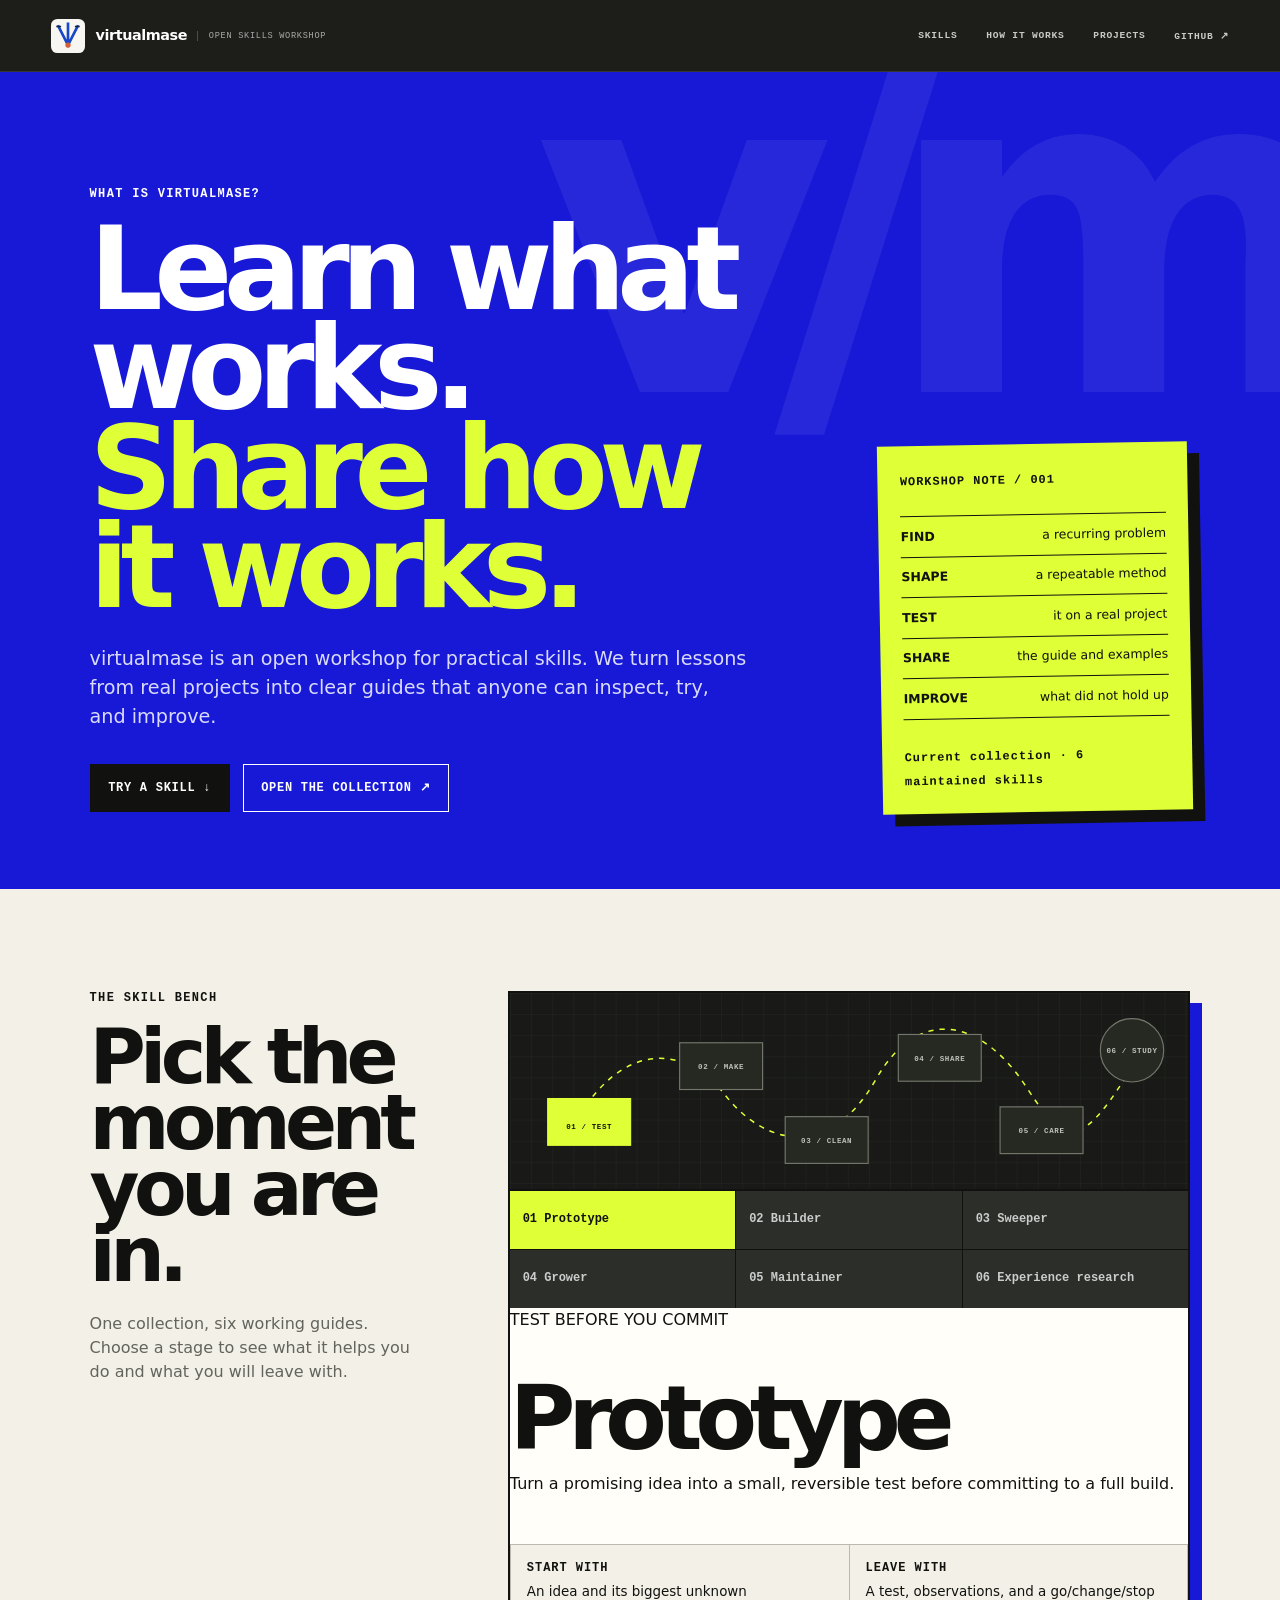
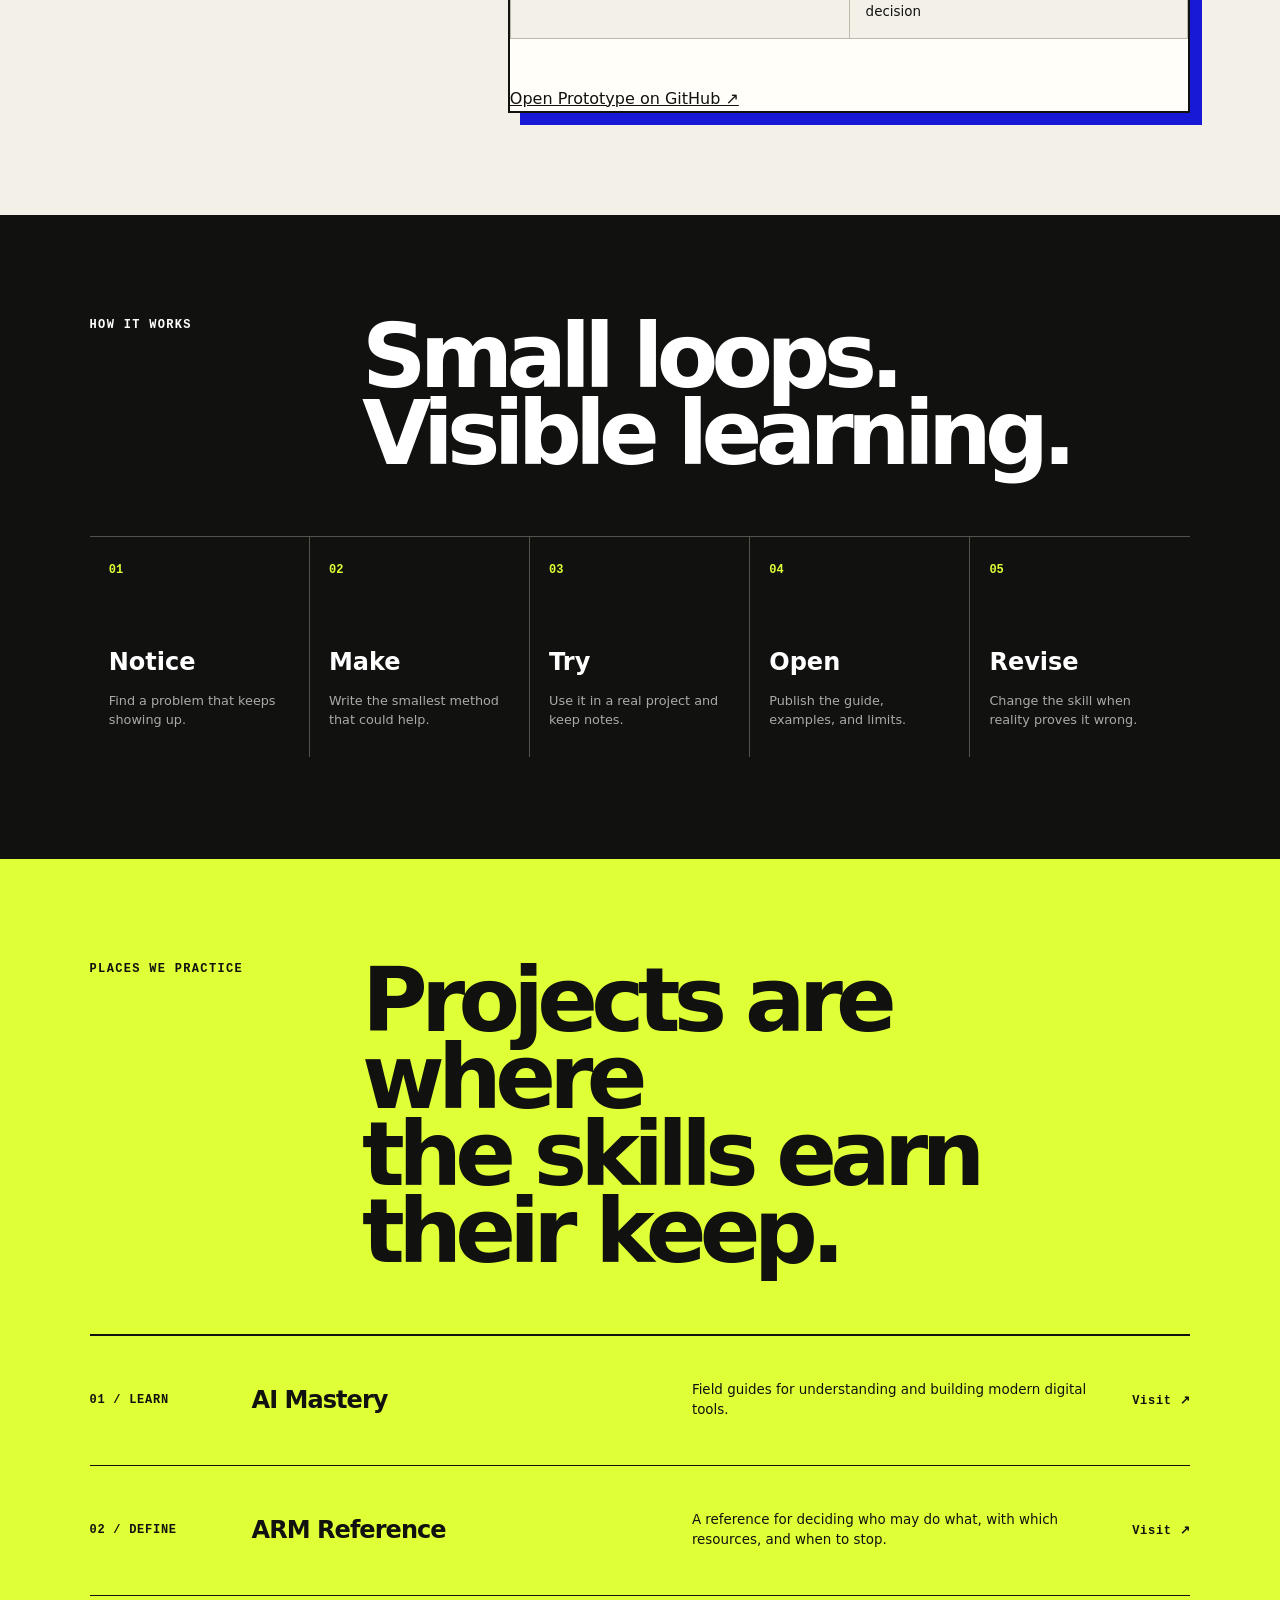
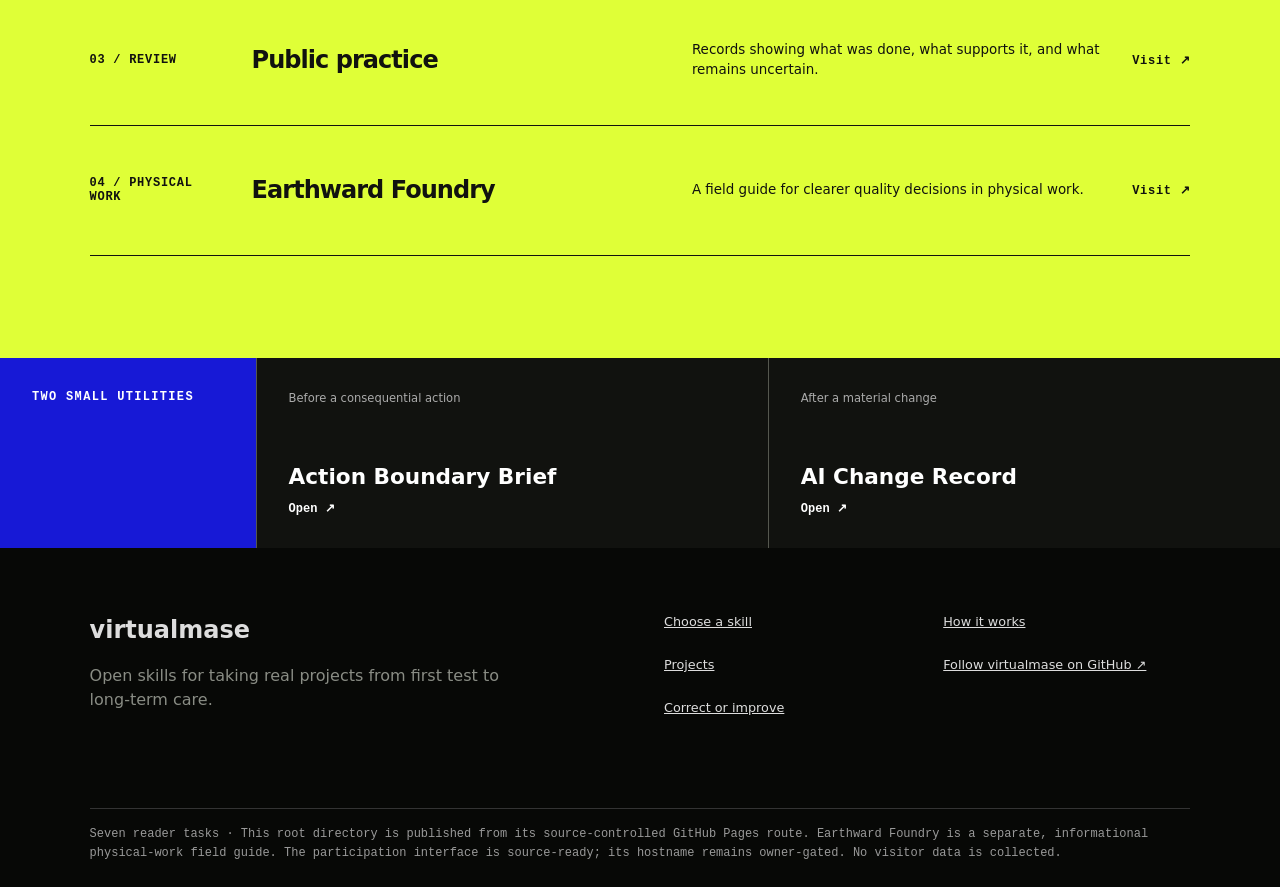
==== commit 132615e5: "Rebuild homepage as an interactive skills workshop" ====
--- a/index.html
+++ b/index.html
@@ -4,69 +4,41 @@
   <meta charset="utf-8">
   <meta name="viewport" content="width=device-width, initial-scale=1">
   <title>virtualmase — Practical Skills for Better Work</title>
-  <meta name="description" content="virtualmase develops open, reusable skills for researching, building, reviewing, sharing, and maintaining real projects.">
+  <meta name="description" content="virtualmase is an open workshop for practical skills that help people test ideas, build projects, improve experiences, and maintain what they ship.">
   <meta name="author" content="virtualmase">
   <meta name="robots" content="index,follow,max-image-preview:large,max-snippet:-1,max-video-preview:-1">
   <link rel="canonical" href="https://virtualmase.github.io/">
-  <meta name="theme-color" content="#1746c8">
-  <meta property="og:type" content="website">
-  <meta property="og:site_name" content="virtualmase">
-  <meta property="og:title" content="virtualmase — Practical Skills for Better Work">
-  <meta property="og:description" content="Choose the question before you choose the route: independent learning, reference, practice, contribution, public utilities, and physical-work field guidance.">
-  <meta property="og:url" content="https://virtualmase.github.io/">
-  <meta property="og:image" content="https://virtualmase.github.io/og-image.png">
-  <meta property="og:image:width" content="1200">
-  <meta property="og:image:height" content="630">
-  <meta property="og:image:alt" content="virtualmase public workshop: A public map for systems work.">
-  <meta property="og:locale" content="en_US">
-  <meta name="twitter:card" content="summary_large_image">
-  <meta name="twitter:title" content="virtualmase — Practical Skills for Better Work">
-  <meta name="twitter:description" content="Independent public routes for learning, reference, practice, contribution, action/change records, and physical-work field guidance.">
-  <meta name="twitter:image" content="https://virtualmase.github.io/og-image.png">
-  <meta name="twitter:image:alt" content="virtualmase public workshop atlas mark and route map.">
-  <link rel="icon" href="favicon.svg" type="image/svg+xml">
-  <link rel="icon" href="favicon-48.png" sizes="48x48" type="image/png">
-  <link rel="apple-touch-icon" href="favicon-180.png" sizes="180x180">
-  <link rel="manifest" href="manifest.webmanifest">
-  <link rel="stylesheet" href="styles.css">
-  <link rel="stylesheet" href="identity-seo.css">
+  <meta name="theme-color" content="#1719d6">
+  <meta property="og:type" content="website"><meta property="og:site_name" content="virtualmase"><meta property="og:title" content="virtualmase — Practical Skills for Better Work"><meta property="og:description" content="Open working guides for taking real projects from first test to long-term care."><meta property="og:url" content="https://virtualmase.github.io/"><meta property="og:image" content="https://virtualmase.github.io/og-image.png"><meta property="og:image:width" content="1200"><meta property="og:image:height" content="630"><meta property="og:image:alt" content="virtualmase open skills workshop">
+  <meta name="twitter:card" content="summary_large_image"><meta name="twitter:title" content="virtualmase — Practical Skills for Better Work"><meta name="twitter:description" content="Open working guides for taking real projects from first test to long-term care."><meta name="twitter:image" content="https://virtualmase.github.io/og-image.png">
+  <link rel="icon" href="favicon.svg" type="image/svg+xml"><link rel="icon" href="favicon-48.png" sizes="48x48" type="image/png"><link rel="apple-touch-icon" href="favicon-180.png"><link rel="manifest" href="manifest.webmanifest"><link rel="stylesheet" href="styles.css">
   <script>document.documentElement.classList.add('js');</script>
-  <script type="application/ld+json">
-  {"@context":"https://schema.org","@graph":[
-    {"@type":"WebSite","@id":"https://virtualmase.github.io/#website","name":"virtualmase","url":"https://virtualmase.github.io/","inLanguage":"en","description":"An open workshop for practical, reusable skills."},
-    {"@type":"WebPage","@id":"https://virtualmase.github.io/#webpage","url":"https://virtualmase.github.io/","name":"virtualmase — Practical Skills for Better Work","description":"A directory for selecting an appropriate public route: AI Mastery learning, ARM reference, public practice, participation source, an action boundary, a material-change record, or a physical-work field guide.","isPartOf":{"@id":"https://virtualmase.github.io/#website"},"inLanguage":"en","primaryImageOfPage":{"@type":"ImageObject","url":"https://virtualmase.github.io/og-image.png","width":1200,"height":630}},
-    {"@type":"ItemList","@id":"https://virtualmase.github.io/#routes","name":"virtualmase public reader-task routes","itemListElement":[{"@type":"ListItem","position":1,"name":"AI Mastery","url":"https://virtualmase.github.io/ai-mastery/"},{"@type":"ListItem","position":2,"name":"ARM Reference","url":"https://autonomousresourcemanagement.com/"},{"@type":"ListItem","position":3,"name":"virtualmase Public Practice","url":"https://autonomousresourcemanagement.com/practice/"},{"@type":"ListItem","position":4,"name":"Participation source","url":"https://github.com/virtualmase/autonomousresourcemanagement/tree/main/portal"},{"@type":"ListItem","position":5,"name":"Action Boundary Brief","url":"https://virtualmase.github.io/action-boundary-brief/"},{"@type":"ListItem","position":6,"name":"AI Change Record","url":"https://virtualmase.github.io/ai-change-record/"},{"@type":"ListItem","position":7,"name":"Earthward Foundry public field guide","url":"https://virtualmase.github.io/earthward-foundry/"}]}
-  ]}
-  </script>
+  <script type="application/ld+json">{"@context":"https://schema.org","@graph":[{"@type":"WebSite","@id":"https://virtualmase.github.io/#website","name":"virtualmase","url":"https://virtualmase.github.io/","description":"An open workshop for practical, reusable skills.","inLanguage":"en"},{"@type":"WebPage","@id":"https://virtualmase.github.io/#webpage","url":"https://virtualmase.github.io/","name":"virtualmase — Practical Skills for Better Work","description":"Open working guides for taking real projects from first test to long-term care.","isPartOf":{"@id":"https://virtualmase.github.io/#website"},"inLanguage":"en"},{"@type":"ItemList","@id":"https://virtualmase.github.io/#routes","name":"virtualmase public reader-task routes","itemListElement":[{"@type":"ListItem","position":1,"name":"Lifecycle Skills","url":"https://github.com/virtualmase/lifecycle-skills"},{"@type":"ListItem","position":2,"name":"AI Mastery","url":"https://virtualmase.github.io/ai-mastery/"},{"@type":"ListItem","position":3,"name":"ARM Reference","url":"https://autonomousresourcemanagement.com/"},{"@type":"ListItem","position":4,"name":"Public practice","url":"https://autonomousresourcemanagement.com/practice/"},{"@type":"ListItem","position":5,"name":"Action Boundary Brief","url":"https://virtualmase.github.io/action-boundary-brief/"},{"@type":"ListItem","position":6,"name":"AI Change Record","url":"https://virtualmase.github.io/ai-change-record/"},{"@type":"ListItem","position":7,"name":"Earthward Foundry public field guide","url":"https://virtualmase.github.io/earthward-foundry/"}]}]}</script>
 </head>
 <body>
   <a class="skip-link" href="#main">Skip to the directory</a>
-  <header class="site-header">
-    <a class="brand" href="#top" aria-label="virtualmase home"><img class="brand-symbol" src="favicon.svg" alt=""><span><strong>virtualmase</strong><small>OPEN SKILLS WORKSHOP</small></span></a>
-    <nav class="desktop-nav" aria-label="Primary navigation"><a href="#skills">Skills</a><a href="#routes">Selected work</a><a href="#method">How it works</a><a href="https://github.com/virtualmase" rel="me">GitHub ↗</a></nav>
-    <a class="header-action" href="#routes">Explore the work <span aria-hidden="true">↓</span></a>
-    <button class="menu-toggle" type="button" aria-expanded="false" aria-controls="mobile-menu" aria-label="Open navigation"><span></span><span></span></button>
-    <nav class="mobile-menu" id="mobile-menu" aria-label="Mobile navigation"><a href="#skills">Skills</a><a href="#routes">Selected work</a><a href="#method">How it works</a><a href="https://github.com/virtualmase" rel="me">GitHub ↗</a></nav>
-  </header>
+  <header class="site-header"><a class="brand" href="#top"><img src="favicon.svg" alt=""><strong>virtualmase</strong><span>open skills workshop</span></a><nav class="desktop-nav" aria-label="Primary navigation"><a href="#skills">Skills</a><a href="#how">How it works</a><a href="#projects">Projects</a><a href="https://github.com/virtualmase" rel="me">GitHub ↗</a></nav><button class="menu-toggle" type="button" aria-expanded="false" aria-controls="mobile-menu" aria-label="Open navigation"><span></span><span></span></button><nav class="mobile-menu" id="mobile-menu" aria-label="Mobile navigation"><a href="#skills">Skills</a><a href="#how">How it works</a><a href="#projects">Projects</a><a href="https://github.com/virtualmase" rel="me">GitHub ↗</a></nav></header>
   <main id="main">
-    <section class="entry" id="top" aria-labelledby="entry-title"><aside class="entry-rail" aria-label="Practice metadata"><p><span>PRACTICE</span><b>OPEN / WORKSHOP</b></p><p><span>MODE</span><b>OPEN / PUBLIC</b></p><p><span>EDITION</span><b>2026.09</b></p></aside><div class="entry-copy"><p class="eyebrow"><i></i> PRACTICAL SKILLS FOR BETTER WORK</p><h1 id="entry-title">Learn what works.<br><em>Share how it works.</em></h1><p class="entry-deck">virtualmase develops open, reusable skills for researching, building, reviewing, sharing, and maintaining real projects.</p><div class="entry-actions"><a class="button button-primary" href="#skills">Explore the skills <span aria-hidden="true">↓</span></a><a class="plain-link" href="https://github.com/virtualmase" rel="me">View open source <span aria-hidden="true">↗</span></a></div><ul class="hero-proof" aria-label="Practice focus"><li>Working guides</li><li>Clear boundaries</li><li>Open source</li></ul></div><figure class="property-atlas" aria-labelledby="atlas-caption"><div class="atlas-meta"><span>PUBLIC WORK / 01</span><span>LEARN · MAKE · CHECK</span></div><svg viewBox="0 0 620 510" role="img" aria-labelledby="atlas-title atlas-desc"><title id="atlas-title">virtualmase workshop map</title><desc id="atlas-desc">virtualmase connects learning, making, review, and open contribution.</desc><defs><pattern id="microgrid" width="22" height="22" patternUnits="userSpaceOnUse"><path d="M 22 0 L 0 0 0 22" fill="none" stroke="currentColor" stroke-width=".6"/></pattern></defs><rect x="1" y="1" width="618" height="508" fill="url(#microgrid)" class="atlas-grid"/><path class="atlas-route route-one" d="M87 136 C158 136 169 254 265 254 S385 254 475 150"/><path class="atlas-route route-two" d="M265 254 C315 324 387 370 502 365"/><path class="atlas-route route-three" d="M87 136 C84 260 115 369 232 412"/><circle class="atlas-ring ring-large" cx="265" cy="254" r="109"/><circle class="atlas-ring ring-small" cx="265" cy="254" r="65"/><g class="atlas-node directory-node"><circle cx="265" cy="254" r="28"/><text x="265" y="248">V/</text><text x="265" y="268">ROOT</text></g><g class="atlas-node mastery-node"><rect x="49" y="100" width="76" height="72" rx="2"/><text x="87" y="128">AI</text><text x="87" y="147">MASTERY</text></g><g class="atlas-node arm-node"><rect x="437" y="114" width="76" height="72" rx="2"/><text x="475" y="142">ARM</text><text x="475" y="161">REFERENCE</text></g><g class="atlas-node practice-node"><rect x="464" y="329" width="76" height="72" rx="2"/><text x="502" y="357">PUBLIC</text><text x="502" y="376">EVIDENCE</text></g><g class="atlas-node source-node"><rect x="194" y="376" width="76" height="72" rx="2"/><text x="232" y="404">OPEN</text><text x="232" y="423">SOURCE</text></g><text class="atlas-label label-one" x="87" y="84">LEARN</text><text class="atlas-label label-two" x="475" y="92">MAKE</text><text class="atlas-label label-three" x="520" y="453">VERIFY</text><text class="atlas-label label-four" x="232" y="478">BUILD</text></svg><figcaption id="atlas-caption"><span>WORKING MODEL</span> Understand the problem, work in clear steps, and leave something others can inspect and improve.</figcaption></figure></section>
-    <section class="route-intro" aria-label="What virtualmase is"><p><span>WHAT IT IS</span> virtualmase is an open workshop for practical skills, guides, and tools that help people research, build, check, and maintain better work.</p></section>
-    <section class="skills" id="skills" aria-labelledby="skills-title"><div class="skills-intro"><p class="section-marker"><span>01</span> SKILLS FROM THE WORKSHOP</p><h2 id="skills-title">Working guides.<br><em>Open on GitHub.</em></h2><p>Each skill turns a repeatable way of working into instructions people can inspect, adapt, and improve.</p><a class="plain-link" href="https://github.com/virtualmase" rel="me">Browse all virtualmase repositories <span aria-hidden="true">↗</span></a></div><div class="skill-grid">
-      <a class="skill-card skill-card-featured" href="https://github.com/virtualmase/lifecycle-skills"><span>MAINTAINED COLLECTION · 06 SKILLS</span><h3>Lifecycle Skills</h3><p>A connected set of working guides for moving an idea from first test to a public resource people can maintain.</p><b>View the collection on GitHub ↗</b></a>
-      <a class="skill-card" href="https://github.com/virtualmase/lifecycle-skills/tree/main/skills/prototype"><span>01 · TEST</span><h3>Prototype</h3><p>Turn an idea into a small, reversible experiment before committing to a full build.</p><b>Open the guide ↗</b></a>
-      <a class="skill-card" href="https://github.com/virtualmase/lifecycle-skills/tree/main/skills/builder"><span>02 · MAKE</span><h3>Builder</h3><p>Turn a reviewed plan into tested work with clear acceptance checks and a rollback path.</p><b>Open the guide ↗</b></a>
-      <a class="skill-card" href="https://github.com/virtualmase/lifecycle-skills/tree/main/skills/sweeper"><span>03 · CLEAN</span><h3>Sweeper</h3><p>Safely remove clutter, retire old work, and reduce maintenance debt.</p><b>Open the guide ↗</b></a>
-      <a class="skill-card" href="https://github.com/virtualmase/lifecycle-skills/tree/main/skills/grower"><span>04 · SHARE</span><h3>Grower</h3><p>Help a public project reach the people it serves through honest discovery and community participation.</p><b>Open the guide ↗</b></a>
-      <a class="skill-card" href="https://github.com/virtualmase/lifecycle-skills/tree/main/skills/maintainer"><span>05 · CARE</span><h3>Maintainer</h3><p>Keep released projects healthy through triage, checks, updates, and a visible risk backlog.</p><b>Open the guide ↗</b></a>
-      <a class="skill-card" href="https://github.com/virtualmase/lifecycle-skills/tree/main/skills/ux-ui-cx-market-intelligence"><span>06 · UNDERSTAND</span><h3>Experience Research</h3><p>Study a digital experience, record what you found, and turn findings into measurable improvements.</p><b>Open the guide ↗</b></a>
-    </div></section>
-    <section class="utility-bridge" aria-labelledby="utility-bridge-title"><div><p class="eyebrow"><i></i> PORTABLE PUBLIC UTILITIES</p><h2 id="utility-bridge-title">Two records for<br>different <em>moments.</em></h2><p>Two small methods for keeping important work clear before a decision and after a change.</p></div><div class="utility-routes"><a href="https://virtualmase.github.io/action-boundary-brief/"><span>BEFORE AN ACTION</span><strong>Action Boundary Brief</strong><p>Name what may be touched, what may be done, who owns the exception, what stops the work, and what review record remains.</p><b>BOUND AN INTENDED ACTION ↗</b></a><a href="https://virtualmase.github.io/ai-change-record/"><span>AFTER A MATERIAL CHANGE</span><strong>AI Change Record</strong><p>Document what changed, why it changed, what needs checking, and who owns the follow-up.</p><b>DOCUMENT A MATERIAL CHANGE ↗</b></a></div></section>
-    <section class="earthward-bridge" aria-labelledby="earthward-bridge-title"><div class="earthward-marker"><span>FIELD GUIDE / PHYSICAL WORK</span><b>EARTHWARD / 01</b></div><div><p class="eyebrow"><i></i> A DISTINCT WORKSTREAM</p><h2 id="earthward-bridge-title">When the work is<br><em>physical.</em></h2><p>Earthward Foundry is a separate public field guide for a proposed human-governed quality and traceability evidence loop. It does not belong to the ARM reference atlas, and it does not make a public product, certification, or customer-outcome claim.</p></div><a class="earthward-route" href="https://virtualmase.github.io/earthward-foundry/"><span>QUALITY DECISIONS / PHYSICAL WORK</span><strong>Earthward Foundry</strong><p>Inspect the proposed first pilot: one facility, one part family, and one reviewable evidence loop.</p><b>OPEN THE FIELD GUIDE ↗</b></a></section>
-    <section class="routes" id="routes" aria-labelledby="routes-title"><div class="section-marker"><span>01</span><p>PROPERTY ROUTES</p></div><div class="routes-heading"><h2 id="routes-title">Choose the question<br>before the route.</h2><p>Each destination answers a different question and offers a clear place to begin.</p></div><ol class="route-list"><li class="route route-mastery"><span class="route-number">01 / LEARN</span><div><h3>AI Mastery</h3><p>Use this learning library to understand how modern digital tools are designed, checked, and used responsibly.</p></div><p class="route-question">“I need a practical topic explained.”</p><a href="https://virtualmase.github.io/ai-mastery/">Open AI Mastery <span aria-hidden="true">↗</span></a></li><li class="route route-reference"><span class="route-number">02 / DEFINE</span><div><h3>ARM Reference</h3><p>Use this reference to define who may make a decision, which resources are in scope, and what happens when work goes off course.</p></div><p class="route-question">“I need to inspect the reference and its sources.”</p><a href="https://autonomousresourcemanagement.com/">Open ARM reference <span aria-hidden="true">↗</span></a></li><li class="route route-practice"><span class="route-number">03 / INSPECT</span><div><h3>Public practice</h3><p>See what was done, what supports it, and what remains unfinished or uncertain.</p></div><p class="route-question">“I want to see the boundary behind a public claim.”</p><a href="https://autonomousresourcemanagement.com/practice/">Inspect public practice <span aria-hidden="true">↗</span></a></li><li class="route route-source"><span class="route-number">04 / CONTRIBUTE</span><div><h3>Participation source</h3><p>Read the source, understand the contribution rules, and propose an improvement.</p></div><p class="route-question">“I need to review or improve the work responsibly.”</p><a href="https://github.com/virtualmase/autonomousresourcemanagement/tree/main/portal">View participation source <span aria-hidden="true">↗</span></a></li></ol></section>
-    <section class="method" id="method" aria-labelledby="method-title"><div class="method-copy"><div class="section-marker"><span>03</span><p>HOW IT WORKS</p></div><h2 id="method-title">Learn it.<br>Use it. Improve it.</h2><p>We turn lessons from real projects into small, reusable methods. Every public skill includes enough context to understand it, try it, and suggest a better version.</p></div><dl class="method-list"><div><dt>01 · Find</dt><dd>Start with a recurring problem worth solving.</dd></div><div><dt>02 · Shape</dt><dd>Turn the working method into clear steps and useful checks.</dd></div><div><dt>03 · Test</dt><dd>Use it on real work and record what holds up.</dd></div><div><dt>04 · Share</dt><dd>Publish the instructions and examples openly on GitHub.</dd></div><div><dt>05 · Improve</dt><dd>Revise the skill as the work teaches us more.</dd></div></dl></section>
-    <section class="boundary" id="boundary" aria-labelledby="boundary-title"><div class="boundary-panel"><p class="eyebrow"><i></i> PLAIN PROMISE</p><h2 id="boundary-title">A route is not<br>a <em>shortcut to trust.</em></h2><p>Good work should be understandable and open to correction. We show the method, link the source, state what remains unknown, and keep consequential decisions with people.</p></div><aside class="boundary-note" aria-label="Current directory conditions"><span>CURRENT CONDITIONS / 2026.08</span><ul><li><i></i> This root directory is published from its source-controlled GitHub Pages route.</li><li><i></i> AI Mastery is a published learning property.</li><li><i></i> ARM public practice is published on the reference property.</li><li><i></i> Action Boundary Brief and AI Change Record are independent published static utilities.</li><li><i></i> Earthward Foundry is a separate, informational physical-work field guide.</li><li><i></i> The participation interface is source-ready; its hostname remains owner-gated.</li></ul></aside></section>
+    <section class="hero" id="top"><div class="hero-mark" aria-hidden="true">v/m</div><div class="hero-copy"><p class="kicker">WHAT IS VIRTUALMASE?</p><h1>Learn what works.<br><span>Share how it works.</span></h1><p>virtualmase is an open workshop for practical skills. We turn lessons from real projects into clear guides that anyone can inspect, try, and improve.</p><div class="hero-actions"><a class="button button-dark" href="#skills">Try a skill ↓</a><a class="button button-line" href="https://github.com/virtualmase/lifecycle-skills">Open the collection ↗</a></div></div><aside class="hero-receipt"><span>WORKSHOP NOTE / 001</span><ol><li><b>Find</b> a recurring problem</li><li><b>Shape</b> a repeatable method</li><li><b>Test</b> it on a real project</li><li><b>Share</b> the guide and examples</li><li><b>Improve</b> what did not hold up</li></ol><small>Current collection · 6 maintained skills</small></aside></section>
+
+    <section class="skill-bench" id="skills" aria-labelledby="skills-title"><div class="bench-head"><p class="kicker">THE SKILL BENCH</p><h2 id="skills-title">Pick the moment<br>you are in.</h2><p>One collection, six working guides. Choose a stage to see what it helps you do and what you will leave with.</p></div><div class="bench-ui" data-active-skill="prototype">
+      <svg class="workshop-field" viewBox="0 0 900 260" role="img" aria-labelledby="field-title field-desc"><title id="field-title">Lifecycle skills workshop field</title><desc id="field-desc">Six connected work surfaces represent prototype, building, cleanup, sharing, maintenance, and experience research.</desc><defs><pattern id="field-lines" width="28" height="28" patternUnits="userSpaceOnUse"><path d="M28 0H0V28" fill="none" stroke="currentColor" stroke-width=".6"/></pattern></defs><rect width="900" height="260" fill="url(#field-lines)" class="field-grid"/><path class="field-path" d="M85 175C145 65 230 65 285 135S425 220 485 115 630 40 685 125 760 205 830 90"/><g class="field-node node-prototype"><rect x="50" y="145" width="110" height="62"/><text x="105" y="180">01 / TEST</text></g><g class="field-node node-builder"><rect x="225" y="66" width="110" height="62"/><text x="280" y="101">02 / MAKE</text></g><g class="field-node node-sweeper"><rect x="365" y="164" width="110" height="62"/><text x="420" y="199">03 / CLEAN</text></g><g class="field-node node-grower"><rect x="515" y="55" width="110" height="62"/><text x="570" y="90">04 / SHARE</text></g><g class="field-node node-maintainer"><rect x="650" y="151" width="110" height="62"/><text x="705" y="186">05 / CARE</text></g><g class="field-node node-research"><circle cx="825" cy="76" r="42"/><text x="825" y="80">06 / STUDY</text></g></svg>
+<div class="skill-tabs" role="tablist" aria-label="Lifecycle skills"><button role="tab" aria-selected="true" aria-controls="panel-prototype" id="tab-prototype" data-skill="prototype">01 Prototype</button><button role="tab" aria-selected="false" aria-controls="panel-builder" id="tab-builder" data-skill="builder" tabindex="-1">02 Builder</button><button role="tab" aria-selected="false" aria-controls="panel-sweeper" id="tab-sweeper" data-skill="sweeper" tabindex="-1">03 Sweeper</button><button role="tab" aria-selected="false" aria-controls="panel-grower" id="tab-grower" data-skill="grower" tabindex="-1">04 Grower</button><button role="tab" aria-selected="false" aria-controls="panel-maintainer" id="tab-maintainer" data-skill="maintainer" tabindex="-1">05 Maintainer</button><button role="tab" aria-selected="false" aria-controls="panel-research" id="tab-research" data-skill="research" tabindex="-1">06 Experience research</button></div><div class="skill-panels">
+      <div role="tabpanel" id="panel-prototype" aria-labelledby="tab-prototype" data-panel="prototype"><span>TEST BEFORE YOU COMMIT</span><h3>Prototype</h3><p>Turn a promising idea into a small, reversible test before committing to a full build.</p><dl><div><dt>Start with</dt><dd>An idea and its biggest unknown</dd></div><div><dt>Leave with</dt><dd>A test, observations, and a go/change/stop decision</dd></div></dl><a href="https://github.com/virtualmase/lifecycle-skills/tree/main/skills/prototype">Open Prototype on GitHub ↗</a></div>
+      <div role="tabpanel" id="panel-builder" aria-labelledby="tab-builder" data-panel="builder" hidden><span>MAKE THE REVIEWED PLAN</span><h3>Builder</h3><p>Turn a reviewed plan into tested work with acceptance checks and a way back.</p><dl><div><dt>Start with</dt><dd>An approved brief</dd></div><div><dt>Leave with</dt><dd>Working source, test results, and rollback notes</dd></div></dl><a href="https://github.com/virtualmase/lifecycle-skills/tree/main/skills/builder">Open Builder on GitHub ↗</a></div>
+      <div role="tabpanel" id="panel-sweeper" aria-labelledby="tab-sweeper" data-panel="sweeper" hidden><span>CLEAR WHAT NO LONGER SERVES</span><h3>Sweeper</h3><p>Safely retire old work, clean up clutter, and reduce the cost of upkeep.</p><dl><div><dt>Start with</dt><dd>A cluttered or aging project</dd></div><div><dt>Leave with</dt><dd>An inventory, safe cleanup, and verification record</dd></div></dl><a href="https://github.com/virtualmase/lifecycle-skills/tree/main/skills/sweeper">Open Sweeper on GitHub ↗</a></div>
+      <div role="tabpanel" id="panel-grower" aria-labelledby="tab-grower" data-panel="grower" hidden><span>HELP GOOD PROJECTS TRAVEL</span><h3>Grower</h3><p>Help a public project reach the people it serves through honest discovery and participation.</p><dl><div><dt>Start with</dt><dd>A project worth sharing</dd></div><div><dt>Leave with</dt><dd>A channel plan, clear copy, and next experiment</dd></div></dl><a href="https://github.com/virtualmase/lifecycle-skills/tree/main/skills/grower">Open Grower on GitHub ↗</a></div>
+      <div role="tabpanel" id="panel-maintainer" aria-labelledby="tab-maintainer" data-panel="maintainer" hidden><span>CARE FOR WHAT YOU SHIP</span><h3>Maintainer</h3><p>Keep a released project healthy through triage, checks, updates, and clear ownership.</p><dl><div><dt>Start with</dt><dd>A live project</dd></div><div><dt>Leave with</dt><dd>A release review, change log, and risk list</dd></div></dl><a href="https://github.com/virtualmase/lifecycle-skills/tree/main/skills/maintainer">Open Maintainer on GitHub ↗</a></div>
+      <div role="tabpanel" id="panel-research" aria-labelledby="tab-research" data-panel="research" hidden><span>UNDERSTAND THE EXPERIENCE</span><h3>Experience Research</h3><p>Study a digital experience and turn observations into measurable improvements.</p><dl><div><dt>Start with</dt><dd>A page, product, or customer journey</dd></div><div><dt>Leave with</dt><dd>Research notes, improvement cards, and a test plan</dd></div></dl><a href="https://github.com/virtualmase/lifecycle-skills/tree/main/skills/ux-ui-cx-market-intelligence">Open Experience Research on GitHub ↗</a></div>
+    </div></div></section>
+
+    <section class="how" id="how"><header><p class="kicker">HOW IT WORKS</p><h2>Small loops.<br>Visible learning.</h2></header><ol><li><span>01</span><strong>Notice</strong><p>Find a problem that keeps showing up.</p></li><li><span>02</span><strong>Make</strong><p>Write the smallest method that could help.</p></li><li><span>03</span><strong>Try</strong><p>Use it in a real project and keep notes.</p></li><li><span>04</span><strong>Open</strong><p>Publish the guide, examples, and limits.</p></li><li><span>05</span><strong>Revise</strong><p>Change the skill when reality proves it wrong.</p></li></ol></section>
+
+    <section class="projects" id="projects"><div class="projects-head"><p class="kicker">PLACES WE PRACTICE</p><h2>Projects are where<br>the skills earn their keep.</h2></div><div class="project-list"><a href="https://virtualmase.github.io/ai-mastery/"><span>01 / LEARN</span><strong>AI Mastery</strong><p>Field guides for understanding and building modern digital tools.</p><b>Visit ↗</b></a><a href="https://autonomousresourcemanagement.com/"><span>02 / DEFINE</span><strong>ARM Reference</strong><p>A reference for deciding who may do what, with which resources, and when to stop.</p><b>Visit ↗</b></a><a href="https://autonomousresourcemanagement.com/practice/"><span>03 / REVIEW</span><strong>Public practice</strong><p>Records showing what was done, what supports it, and what remains uncertain.</p><b>Visit ↗</b></a><a href="https://virtualmase.github.io/earthward-foundry/"><span>04 / PHYSICAL WORK</span><strong>Earthward Foundry</strong><p>A field guide for clearer quality decisions in physical work.</p><b>Visit ↗</b></a></div></section>
+
+    <section class="utilities"><p class="kicker">TWO SMALL UTILITIES</p><a href="https://virtualmase.github.io/action-boundary-brief/"><span>Before a consequential action</span><strong>Action Boundary Brief</strong><b>Open ↗</b></a><a href="https://virtualmase.github.io/ai-change-record/"><span>After a material change</span><strong>AI Change Record</strong><b>Open ↗</b></a></section>
   </main>
-  <footer class="site-footer site-footer--operating" aria-label="virtualmase directory continuation routes"><div class="footer-overview"><a class="footer-identity" href="#top"><img src="favicon.svg" alt="" width="48" height="48"><span><strong>virtualmase</strong><small>OPEN SKILLS WORKSHOP</small></span></a><p>A public account-level route map for choosing an independent learning, reference, practice, contribution, pre-action, post-change, or physical-work field-guide surface without conflating their roles.</p><dl class="release-status"><div><dt>ROOT STATUS</dt><dd>Published static route</dd></div><div><dt>ROUTES</dt><dd>Seven reader tasks</dd></div><div><dt>DATA</dt><dd>No collection</dd></div></dl></div><div class="footer-route-grid"><section><h2>Choose a route</h2><a href="#routes">View property routes</a><a href="#utility-bridge-title">View portable utilities</a><a href="#earthward-bridge-title">View physical-work guide</a><a href="#method">Read the route method</a><a href="#boundary">Read operating boundaries</a></section><section><h2>Use a record</h2><a href="https://virtualmase.github.io/action-boundary-brief/">Bound an intended action ↗</a><a href="https://virtualmase.github.io/ai-change-record/">Document a material change ↗</a><a href="https://autonomousresourcemanagement.com/practice/">Inspect public practice ↗</a></section><section><h2>Continue by purpose</h2><a href="https://virtualmase.github.io/ai-mastery/">Learn with AI Mastery ↗</a><a href="https://autonomousresourcemanagement.com/">Read ARM reference ↗</a><a href="https://virtualmase.github.io/earthward-foundry/">Read Earthward field guide ↗</a><a href="https://github.com/virtualmase/autonomousresourcemanagement/tree/main/portal">Review participation source ↗</a></section><section><h2>Connect and improve</h2><a href="https://github.com/virtualmase" rel="me">Follow virtualmase on GitHub ↗</a><a href="https://github.com/virtualmase/virtualmase.github.io/issues">Improve this homepage ↗</a><a href="https://github.com/virtualmase/autonomousresourcemanagement/discussions">Discuss ARM ↗</a></section></div><p class="footer-boundary">This directory does not collect visitor input, use tracking pixels, declare a certification, or change the decision rights of the properties it lists.</p></footer>
+  <footer class="site-footer site-footer--operating"><div><a class="footer-brand" href="#top">virtualmase</a><p>Open skills for taking real projects from first test to long-term care.</p></div><nav aria-label="Footer navigation"><a href="#skills">Choose a skill</a><a href="#how">How it works</a><a href="#projects">Projects</a><a href="https://github.com/virtualmase" rel="me">Follow virtualmase on GitHub ↗</a><a href="https://github.com/virtualmase/virtualmase.github.io/issues">Correct or improve</a></nav><p class="footer-note">Seven reader tasks · This root directory is published from its source-controlled GitHub Pages route. Earthward Foundry is a separate, informational physical-work field guide. The participation interface is source-ready; its hostname remains owner-gated. No visitor data is collected.</p></footer>
   <script src="script.js" defer></script>
 </body>
 </html>
--- a/styles.css
+++ b/styles.css
@@ -1,95 +1,15 @@
-/* Signal Library — Virtualmase root property.
-   Light editorial wayfinding: paper/ink/ultramarine, asymmetric reading desk layout,
-   functional route lines, no generic product-card language. */
-:root {
-  --paper: #f7f6f0;
-  --paper-deep: #ebe9df;
-  --ink: #10233f;
-  --ink-soft: #526173;
-  --line: #c7cbd0;
-  --ultramarine: #1746c8;
-  --ultramarine-deep: #102d82;
-  --oxide: #d65e37;
-  --serif: Iowan Old Style, Baskerville, "Libre Baskerville", Georgia, serif;
-  --sans: Arial, Helvetica, sans-serif;
-  --mono: "SFMono-Regular", Consolas, "Liberation Mono", monospace;
-  --ease-out: cubic-bezier(.23, 1, .32, 1);
-}
-
-* { box-sizing: border-box; }
-html { scroll-behavior: smooth; }
-body { margin: 0; min-width: 320px; color: var(--ink); background: var(--paper); font-family: var(--sans); font-size: 16px; line-height: 1.55; }
-a { color: inherit; text-decoration-thickness: 1px; text-underline-offset: .18em; }
-a:focus-visible, button:focus-visible { outline: 3px solid var(--oxide); outline-offset: 4px; }
-.skip-link { position: fixed; z-index: 30; top: .75rem; left: .75rem; padding: .7rem 1rem; color: #fff; background: var(--ultramarine); transform: translateY(-200%); }
-.skip-link:focus { transform: translateY(0); }
-
-.site-header { min-height: 84px; display: grid; grid-template-columns: minmax(260px, 1fr) auto minmax(260px, 1fr); align-items: center; padding: 0 clamp(1.25rem, 4vw, 4.5rem); border-bottom: 1px solid var(--line); position: relative; z-index: 4; background: color-mix(in srgb, var(--paper) 94%, transparent); }
-.brand { display: inline-flex; align-items: center; gap: .67rem; width: max-content; text-decoration: none; }
-.brand-mark { width: 36px; height: 36px; color: var(--ultramarine); fill: none; stroke: currentColor; stroke-width: 2.5; }
-.brand span { display: grid; line-height: 1; gap: .26rem; }
-.brand strong { font: 700 .79rem/.9 var(--sans); letter-spacing: .12em; }
-.brand small { font: .53rem/.8 var(--mono); letter-spacing: .16em; color: var(--ink-soft); }
-.desktop-nav { display: flex; gap: 1.75rem; font: .64rem/1 var(--mono); letter-spacing: .08em; text-transform: uppercase; }
-.desktop-nav a { text-decoration: none; color: var(--ink-soft); }
-.desktop-nav a:hover { color: var(--ultramarine); }
-.header-action { justify-self: end; display: inline-flex; gap: .6rem; text-decoration: none; font: .66rem/1 var(--mono); text-transform: uppercase; letter-spacing: .06em; color: var(--ultramarine); }
-.header-action span { font-size: 1rem; line-height: .55; }
-.menu-toggle, .mobile-menu { display: none; }
-
-.entry { position: relative; display: grid; grid-template-columns: minmax(100px, .5fr) minmax(360px, 1.15fr) minmax(400px, 1.2fr); gap: clamp(1.2rem, 3vw, 4rem); min-height: 642px; padding: clamp(3rem, 7vw, 8.5rem) clamp(1.25rem, 7vw, 9rem) clamp(3rem, 7vw, 7rem); overflow: hidden; }
-.entry::before { content: ""; position: absolute; width: 47vw; height: 47vw; min-width: 500px; min-height: 500px; border: 1px solid var(--line); border-radius: 50%; right: -24vw; top: -25vw; pointer-events: none; }
-.entry::after { content: ""; position: absolute; height: 1px; background: var(--line); left: 0; right: 0; top: 38%; pointer-events: none; }
-.entry-rail { position: relative; z-index: 1; display: grid; align-content: start; gap: 1rem; padding-top: .8rem; }
-.entry-rail p { display: grid; gap: .1rem; margin: 0; font: .56rem/1.4 var(--mono); letter-spacing: .09em; }
-.entry-rail span { color: var(--ink-soft); }
-.entry-rail b { font-weight: 400; color: var(--ultramarine); }
-.entry-copy { position: relative; z-index: 1; align-self: center; }
-.eyebrow { display: flex; align-items: center; gap: .55rem; margin: 0 0 1.4rem; font: .65rem/1.2 var(--mono); letter-spacing: .1em; color: var(--ink-soft); }
-.eyebrow i { width: .44rem; height: .44rem; display: block; background: var(--oxide); }
-h1, h2, h3, p { margin-top: 0; }
-h1 { max-width: 740px; margin-bottom: 1.75rem; font: 400 clamp(3.75rem, 7vw, 7.2rem)/.84 var(--serif); letter-spacing: -.075em; }
-h1 em, h2 em { color: var(--ultramarine); font-style: italic; }
-.entry-deck { max-width: 585px; margin-bottom: 2.1rem; color: var(--ink-soft); font-size: clamp(1rem, 1.3vw, 1.18rem); line-height: 1.65; }
-.entry-actions { display: flex; flex-wrap: wrap; align-items: center; gap: 1.6rem; }
-.hero-proof{display:flex;flex-wrap:wrap;gap:.65rem 1.5rem;margin:2rem 0 0;padding:1.25rem 0 0;border-top:1px solid var(--line);list-style:none;color:var(--ink-soft);font:.58rem/1.4 var(--mono);letter-spacing:.07em;text-transform:uppercase}.hero-proof li{display:flex;align-items:center;gap:.5rem}.hero-proof li::before{content:"";width:.35rem;height:.35rem;background:var(--oxide)}
-.button { min-height: 48px; padding: .95rem 1.15rem; display: inline-flex; align-items: center; gap: 1rem; font: .65rem/1 var(--mono); letter-spacing: .075em; text-decoration: none; text-transform: uppercase; }
-.button-primary { background: var(--ultramarine); color: #fff; border: 1px solid var(--ultramarine); }
-.button-primary:hover { background: var(--ultramarine-deep); }
-.plain-link { color: var(--ink); font: .68rem/1 var(--mono); letter-spacing: .04em; }
-.plain-link span { color: var(--ultramarine); }
-
-.property-atlas { position: relative; z-index: 1; width: min(100%, 610px); margin: 0; align-self: center; justify-self: end; border: 1px solid var(--ink); background: var(--paper); box-shadow: 12px 12px 0 var(--paper-deep); }
-.atlas-meta { display: flex; justify-content: space-between; gap: .5rem; padding: .8rem 1rem; border-bottom: 1px solid var(--ink); color: var(--ink-soft); font: .55rem/1 var(--mono); letter-spacing: .08em; }
-.property-atlas svg { display: block; width: 100%; height: auto; color: #cbd0d5; }
-.atlas-grid { color: #e1e3e4; }
-.atlas-route { fill: none; stroke: var(--ultramarine); stroke-width: 2; stroke-dasharray: 4 5; }
-.atlas-ring { fill: none; stroke: var(--ink); stroke-width: 1; }.ring-large { opacity: .28; }.ring-small { opacity: .55; }
-.atlas-node rect { fill: var(--paper); stroke: var(--ink); stroke-width: 1.5; }.atlas-node text { fill: var(--ink); font: 600 8px var(--mono); text-anchor: middle; letter-spacing: .2px; }.directory-node circle { fill: var(--ultramarine); stroke: var(--ultramarine); }.directory-node text { fill: #fff; font-size: 9px; }.directory-node text:first-of-type { font: 600 15px var(--serif); }
-.atlas-label { fill: var(--ink-soft); font: 700 8px var(--mono); text-anchor: middle; letter-spacing: 1px; }
-.property-atlas figcaption { display: grid; grid-template-columns: 95px 1fr; gap: 1rem; padding: .9rem 1rem; border-top: 1px solid var(--ink); font-size: .74rem; line-height: 1.45; color: var(--ink-soft); }.property-atlas figcaption span { font: .53rem/1.4 var(--mono); letter-spacing: .08em; color: var(--ultramarine); }
-
-.route-intro { display: grid; grid-template-columns: minmax(5rem, .45fr) minmax(300px, 1.65fr) minmax(250px, 1fr); padding: 2.1rem clamp(1.25rem, 7vw, 9rem); border-top: 1px solid var(--line); border-bottom: 1px solid var(--line); background: #eef0ed; }.route-intro p { grid-column: 2 / span 2; display: grid; grid-template-columns: 130px minmax(0, 1fr); gap: 1rem; margin: 0; font: clamp(1.2rem, 1.9vw, 1.75rem)/1.3 var(--serif); }.route-intro p span { padding-top: .3rem; font: .57rem/1.3 var(--mono); letter-spacing: .08em; color: var(--ultramarine); }
-.skills{display:grid;grid-template-columns:minmax(250px,.65fr) minmax(0,1.35fr);gap:clamp(3rem,8vw,9rem);padding:clamp(4rem,8vw,8rem) clamp(1.25rem,7vw,9rem);background:var(--ink);color:#f7f6f0}.skills-intro{align-self:start;position:sticky;top:2rem}.skills-intro .section-marker{margin:0;color:#a4b0c1}.skills-intro h2{margin:2rem 0 1.3rem;font:400 clamp(3rem,5vw,5.5rem)/.9 var(--serif);letter-spacing:-.06em}.skills-intro h2 em{color:#82a4ff}.skills-intro>p{max-width:420px;color:#bdc5d1}.skills-intro .plain-link{display:inline-block;margin-top:1rem;color:#fff}.skill-grid{display:grid;grid-template-columns:repeat(2,minmax(0,1fr));gap:1px;background:#4c5868;border:1px solid #4c5868}.skill-card{display:flex;min-height:280px;flex-direction:column;padding:1.5rem;background:#172943;color:#f7f6f0;text-decoration:none;transition:background .18s var(--ease-out),color .18s var(--ease-out)}.skill-card-featured{grid-column:1/-1;min-height:330px;background:var(--ultramarine)}.skill-card>span{font:.56rem/1.4 var(--mono);letter-spacing:.09em;color:#9fbcff}.skill-card-featured>span{color:#d8e2ff}.skill-card h3{margin:auto 0 .8rem;font:400 clamp(1.9rem,3vw,3rem)/1 var(--serif);letter-spacing:-.045em}.skill-card p{margin:0;color:#bdc8d8;font-size:.86rem}.skill-card b{margin-top:1.5rem;font:.58rem/1.4 var(--mono);letter-spacing:.05em}.skill-card:hover{background:#f7f6f0;color:var(--ink)}.skill-card:hover p,.skill-card:hover>span{color:var(--ink-soft)}
-.utility-bridge{display:grid;grid-template-columns:minmax(260px,.72fr) minmax(0,1.28fr);gap:clamp(2.5rem,8vw,9rem);padding:clamp(4rem,8vw,8rem) clamp(1.25rem,9vw,12rem);background:#d9ddd9;border-bottom:1px solid var(--line)}.utility-bridge h2{margin:0 0 1.4rem;font:400 clamp(2.8rem,5vw,5.2rem)/.93 var(--serif);letter-spacing:-.055em}.utility-bridge>div>p:last-child{max-width:29rem;margin:0;color:var(--ink-soft)}.utility-routes{display:grid;grid-template-columns:1fr 1fr;border-top:1px solid var(--ink)}.utility-routes a{display:flex;flex-direction:column;min-height:276px;padding:1.6rem 1.4rem 1.6rem 0;border-right:1px solid var(--line);text-decoration:none}.utility-routes a+ a{padding-left:1.4rem;border-right:0}.utility-routes span{color:var(--ultramarine);font:.57rem/1.4 var(--mono);letter-spacing:.1em}.utility-routes strong{margin:1.3rem 0 .8rem;font:400 clamp(1.8rem,2.4vw,2.65rem)/1 var(--serif);letter-spacing:-.04em}.utility-routes p{margin:0;color:var(--ink-soft);font-size:.87rem;line-height:1.55}.utility-routes b{margin-top:auto;padding-top:1.7rem;color:var(--ultramarine);font:.61rem/1.3 var(--mono);letter-spacing:.055em}.utility-routes a:hover{background:var(--paper);box-shadow:0 0 0 1px var(--ink);position:relative;z-index:1}
-.earthward-bridge{display:grid;grid-template-columns:minmax(125px,.31fr) minmax(260px,.78fr) minmax(280px,.91fr);gap:clamp(1.7rem,6vw,7rem);padding:clamp(4rem,8vw,8rem) clamp(1.25rem,9vw,12rem);border-bottom:1px solid var(--line);background:#e8e4d9}.earthward-marker{display:grid;align-content:start;gap:.6rem;padding-top:.35rem;color:var(--ink-soft);font:.55rem/1.4 var(--mono);letter-spacing:.09em}.earthward-marker b{color:var(--oxide);font-weight:400}.earthward-bridge h2{margin:0 0 1.35rem;font:400 clamp(2.8rem,4.7vw,5rem)/.93 var(--serif);letter-spacing:-.055em}.earthward-bridge>div>p:last-child{max-width:34rem;margin:0;color:var(--ink-soft)}.earthward-route{display:flex;flex-direction:column;min-height:242px;padding:1.45rem;border:1px solid var(--ink);background:var(--paper);box-shadow:10px 10px 0 #c6cdc9;text-decoration:none}.earthward-route span{color:var(--oxide);font:.56rem/1.3 var(--mono);letter-spacing:.1em}.earthward-route strong{margin:2.6rem 0 .75rem;font:400 clamp(1.7rem,2.3vw,2.5rem)/1 var(--serif);letter-spacing:-.04em}.earthward-route p{margin:0;color:var(--ink-soft);font-size:.86rem;line-height:1.55}.earthward-route b{margin-top:auto;padding-top:1.4rem;color:var(--ultramarine);font:.59rem/1.3 var(--mono);letter-spacing:.06em}.earthward-route:hover{background:var(--ink);color:var(--paper);box-shadow:none}.earthward-route:hover p{color:#c7d1dc}.earthward-route:hover b{color:#9ab9ff}
-
-.routes { padding: clamp(4rem, 9vw, 9rem) clamp(1.25rem, 7vw, 9rem); }.section-marker { display: flex; gap: .8rem; align-items: baseline; color: var(--ink-soft); font: .6rem/1.2 var(--mono); letter-spacing: .08em; }.section-marker span { color: var(--oxide); }.section-marker p { margin: 0; }.routes-heading { display: grid; grid-template-columns: minmax(300px, 1.2fr) minmax(270px, .6fr); justify-content: space-between; gap: 2rem; align-items: end; margin: 3rem 0 3.5rem 8%; }.routes-heading h2, .method h2, .boundary h2 { margin: 0; font: 400 clamp(2.8rem, 5vw, 5.3rem)/.93 var(--serif); letter-spacing: -.055em; }.routes-heading p { max-width: 410px; margin: 0; color: var(--ink-soft); }
-.route-list { margin: 0; padding: 0; list-style: none; border-top: 1px solid var(--ink); }.route { display: grid; grid-template-columns: 13% minmax(270px, 1.2fr) minmax(190px, .67fr) max-content; gap: 1.25rem; align-items: center; min-height: 178px; padding: 1.5rem 0; border-bottom: 1px solid var(--line); position: relative; }.route::before { content: ""; position: absolute; z-index: -1; top: 0; bottom: 0; left: -2rem; width: 4px; opacity: 0; background: var(--ultramarine); transition: opacity .18s var(--ease-out), transform .18s var(--ease-out); transform: scaleY(.55); }.route:hover::before, .route:focus-within::before { opacity: 1; transform: scaleY(1); }.route-number { color: var(--ultramarine); font: .58rem/1.3 var(--mono); letter-spacing: .07em; }.route h3 { margin: 0 0 .4rem; font: 400 clamp(1.8rem, 2.4vw, 2.65rem)/1 var(--serif); letter-spacing: -.04em; }.route div p { max-width: 525px; margin: 0; color: var(--ink-soft); font-size: .94rem; }.route-question { margin: 0; color: var(--ink-soft); font: .78rem/1.5 var(--serif); font-style: italic; }.route > a { display: inline-flex; gap: .75rem; align-items: center; width: max-content; padding-bottom: .26rem; border-bottom: 1px solid var(--ultramarine); color: var(--ultramarine); font: .61rem/1 var(--mono); letter-spacing: .04em; text-decoration: none; transition: transform .18s var(--ease-out); }.route > a:hover { transform: translateX(4px); }.route > a span { font-size: 1rem; }
-.route-reference { margin-left: 5%; }.route-practice { margin-right: 5%; }.route-source { margin-left: 11%; }
-
-.method { display: grid; grid-template-columns: minmax(280px, .84fr) minmax(360px, 1.16fr); gap: clamp(2.5rem, 10vw, 12rem); padding: clamp(4rem, 9vw, 9rem) clamp(1.25rem, 13vw, 17rem); background: var(--ink); color: #f7f6f0; }.method .section-marker { color: #a4b0c1; }.method .section-marker span { color: #f1a083; }.method h2 { margin-top: 2.4rem; }.method-copy > p { max-width: 480px; margin: 1.4rem 0 0; color: #bdc5d1; }.method-list { margin: 0; border-top: 1px solid #516078; }.method-list div { display: grid; grid-template-columns: 145px 1fr; gap: 1rem; padding: 1.35rem 0; border-bottom: 1px solid #516078; }.method-list dt { color: #82a4ff; font: .6rem/1.4 var(--mono); text-transform: uppercase; letter-spacing: .09em; }.method-list dd { margin: 0; font: 1.15rem/1.35 var(--serif); }
-
-.boundary { display: grid; grid-template-columns: minmax(360px, 1.1fr) minmax(280px, .65fr); gap: clamp(2rem, 8vw, 9rem); padding: clamp(4rem, 8vw, 8rem) clamp(1.25rem, 7vw, 9rem); background: var(--paper-deep); }.boundary-panel { max-width: 780px; }.boundary-panel h2 { margin-bottom: 1.5rem; }.boundary-panel > p:last-child { max-width: 630px; color: var(--ink-soft); font-size: 1.05rem; }.boundary-note { align-self: end; padding: 1.5rem; border: 1px solid var(--ink); background: var(--paper); }.boundary-note > span { display: block; padding-bottom: 1rem; border-bottom: 1px solid var(--line); color: var(--ultramarine); font: .58rem/1.4 var(--mono); letter-spacing: .08em; }.boundary-note ul { margin: 0; padding: 1rem 0 0; list-style: none; }.boundary-note li { display: grid; grid-template-columns: .6rem 1fr; gap: .6rem; padding: .5rem 0; font-size: .86rem; color: var(--ink-soft); }.boundary-note i { width: .36rem; height: .36rem; margin-top: .42rem; background: var(--oxide); }
-
-.site-footer { display: grid; grid-template-columns: minmax(200px, .7fr) minmax(560px, 1.3fr); gap: 3rem; padding: 3rem clamp(1.25rem, 7vw, 9rem) 1.5rem; background: #d9ddd9; }.footer-brand { display: flex; gap: .8rem; align-items: flex-start; }.footer-brand p { display: grid; gap: .28rem; margin: 0; }.footer-brand strong { font: 700 .7rem/1 var(--sans); letter-spacing: .12em; }.footer-brand span, .footer-meta { color: var(--ink-soft); font: .62rem/1.5 var(--mono); }.footer-links { display: grid; grid-template-columns: repeat(3, 1fr); gap: 2rem; }.footer-links div { display: grid; align-content: start; gap: .6rem; }.footer-links span { margin-bottom: .3rem; color: var(--ink-soft); font: .55rem/1.2 var(--mono); letter-spacing: .08em; }.footer-links a { width: max-content; max-width: 100%; font-size: .78rem; }.footer-meta { grid-column: 1 / -1; margin: 2rem 0 0; padding-top: 1.1rem; border-top: 1px solid #aeb6b5; }
-
-@media (prefers-reduced-motion: no-preference) { .property-atlas { animation: atlas-in .55s var(--ease-out) both; } @keyframes atlas-in { from { opacity: 0; transform: translate(12px, 12px); } to { opacity: 1; transform: translate(0, 0); } } }
-@media (max-width: 980px) { .site-header { grid-template-columns: 1fr auto; }.desktop-nav, .header-action { display: none; }.menu-toggle { display: grid; gap: 5px; padding: .5rem; border: 0; color: var(--ink); background: transparent; cursor: pointer; }.menu-toggle span { width: 25px; height: 1px; display: block; background: currentColor; }.mobile-menu { position: absolute; z-index: 5; top: 100%; right: 0; left: 0; padding: 1rem clamp(1.25rem, 4vw, 4.5rem) 1.4rem; border-bottom: 1px solid var(--line); background: var(--paper); }.mobile-menu.is-open { display: grid; gap: 1rem; }.mobile-menu a { font: .68rem/1.2 var(--mono); color: var(--ink-soft); text-transform: uppercase; letter-spacing: .07em; }.entry { grid-template-columns: 90px minmax(0, 1fr); }.property-atlas { grid-column: 2; justify-self: start; max-width: 600px; }.route { grid-template-columns: 15% 1.1fr .65fr; }.route > a { grid-column: 2; }.route-source { margin-left: 5%; }.site-footer { grid-template-columns: 1fr; }.footer-links { max-width: 780px; } }
-@media (max-width:980px){.earthward-bridge{grid-template-columns:110px minmax(0,1fr)}.earthward-route{grid-column:2}}
-@media (max-width:980px){.utility-bridge{grid-template-columns:1fr}.utility-bridge>div>p:last-child{max-width:45rem}}
-@media (max-width:980px){.skills{grid-template-columns:1fr}.skills-intro{position:static}}
-@media (max-width: 640px) { .site-header { min-height: 72px; padding: 0 1.1rem; }.entry { grid-template-columns: 1fr; min-height: 0; padding: 3.5rem 1.25rem 4rem; }.entry::after { top: 58%; }.entry-rail { grid-template-columns: repeat(3, 1fr); order: 2; padding-top: 0; }.entry-copy { order: 1; }.property-atlas { grid-column: 1; grid-row: auto; order: 3; }.entry-rail p { font-size: .48rem; }.property-atlas figcaption { grid-template-columns: 1fr; gap: .4rem; }.route-intro { grid-template-columns: 1fr; padding: 1.75rem 1.25rem; }.route-intro p { grid-column: 1; grid-template-columns: 1fr; gap: .5rem; }.routes { padding: 4.5rem 1.25rem; }.routes-heading { grid-template-columns: 1fr; margin: 2rem 0 2.5rem; }.route, .route-reference, .route-practice, .route-source { grid-template-columns: 1fr; gap: .8rem; margin-left: 0; margin-right: 0; padding: 1.75rem 0; }.route > a { grid-column: 1; margin-top: .35rem; }.route::before { left: -.75rem; }.method { grid-template-columns: 1fr; padding: 4rem 1.25rem; }.method-list div { grid-template-columns: 1fr; gap: .35rem; }.boundary { grid-template-columns: 1fr; padding: 4rem 1.25rem; }.site-footer { padding: 3rem 1.25rem 1.5rem; }.footer-links { grid-template-columns: 1fr 1fr; }.footer-links div:last-child { grid-column: 1 / -1; } }
-@media (max-width:640px){.earthward-bridge{grid-template-columns:1fr;padding:4rem 1.25rem;gap:1.3rem}.earthward-marker{grid-template-columns:1fr 1fr}.earthward-route{grid-column:auto;min-height:0}.earthward-route strong{margin-top:1.9rem}}
-@media (max-width:640px){.utility-bridge{padding:4rem 1.25rem}.utility-routes{grid-template-columns:1fr}.utility-routes a,.utility-routes a+a{min-height:0;padding:1.6rem 0;border-right:0;border-bottom:1px solid var(--line)}.utility-routes a:last-child{border-bottom:0}}
-@media (max-width:640px){.skills{padding:4rem 1.25rem}.skill-grid{grid-template-columns:1fr}.skill-card-featured{grid-column:auto}.skill-card,.skill-card-featured{min-height:250px}}
+:root{--blue:#1719d6;--acid:#dfff37;--ink:#11120f;--paper:#f3f0e7;--white:#fffef9;--line:#bcb9ae;--muted:#62645d;--sans:Inter,ui-sans-serif,system-ui,-apple-system,BlinkMacSystemFont,"Segoe UI",sans-serif;--mono:"SFMono-Regular",Consolas,"Liberation Mono",monospace;--ease:cubic-bezier(.2,.8,.2,1)}
+*{box-sizing:border-box}html{scroll-behavior:smooth}body{margin:0;min-width:320px;background:var(--paper);color:var(--ink);font:16px/1.5 var(--sans)}a{color:inherit}button{font:inherit}a:focus-visible,button:focus-visible{outline:3px solid var(--acid);outline-offset:4px}.skip-link{position:fixed;z-index:30;top:1rem;left:1rem;padding:.8rem 1rem;background:var(--acid);transform:translateY(-180%)}.skip-link:focus{transform:none}
+.site-header{position:sticky;z-index:10;top:0;display:grid;grid-template-columns:1fr auto;align-items:center;min-height:72px;padding:0 clamp(1rem,4vw,4.5rem);background:rgba(17,18,15,.95);color:#fff;backdrop-filter:blur(16px);border-bottom:1px solid #34352f}.brand{display:flex;align-items:center;gap:.65rem;text-decoration:none}.brand img{width:34px;height:34px}.brand strong{font-size:.9rem;letter-spacing:-.03em}.brand span{padding-left:.65rem;border-left:1px solid #4c4d47;color:#aaa;font:500 .54rem var(--mono);letter-spacing:.08em;text-transform:uppercase}.desktop-nav{display:flex;gap:1.8rem}.desktop-nav a,.mobile-menu a{color:#cacac5;font:600 .6rem var(--mono);letter-spacing:.08em;text-decoration:none;text-transform:uppercase}.desktop-nav a:hover{color:var(--acid)}.menu-toggle,.mobile-menu{display:none}
+.hero{position:relative;min-height:720px;display:grid;grid-template-columns:minmax(0,1.4fr) minmax(310px,.6fr);gap:clamp(2rem,7vw,8rem);align-items:end;padding:clamp(5rem,9vw,9rem) clamp(1.25rem,7vw,9rem) clamp(3rem,6vw,6rem);overflow:hidden;background:var(--blue);color:#fff}.hero-mark{position:absolute;top:-.15em;right:-.05em;color:rgba(255,255,255,.065);font:900 clamp(14rem,36vw,42rem)/1 var(--sans);letter-spacing:-.13em;pointer-events:none}.hero-copy,.hero-receipt{position:relative;z-index:1;min-width:0}.kicker{margin:0 0 1.2rem;font:700 .75rem var(--mono);letter-spacing:.11em;text-transform:uppercase}.hero h1,.bench-head h2,.how h2,.projects h2{margin:0;font-weight:800;letter-spacing:-.075em;line-height:.86}.hero h1{max-width:1000px;font-size:clamp(4rem,9vw,9.5rem)}.hero h1 span{color:var(--acid)}.hero-copy>p:not(.kicker){max-width:660px;margin:1.8rem 0 0;color:#d9dafe;font-size:clamp(1rem,1.5vw,1.25rem)}.hero-actions{display:flex;flex-wrap:wrap;gap:.8rem;margin-top:2rem}.button{display:inline-flex;min-height:48px;align-items:center;padding:.9rem 1.1rem;border:1px solid #fff;text-decoration:none;font:700 .75rem var(--mono);letter-spacing:.06em;text-transform:uppercase}.button-dark{border-color:var(--ink);background:var(--ink);color:#fff}.button-line:hover{background:#fff;color:var(--blue)}.hero-receipt{align-self:end;padding:1.4rem;background:var(--acid);color:var(--ink);box-shadow:12px 12px 0 var(--ink);transform:rotate(-1deg)}.hero-receipt>span,.hero-receipt small{font:700 .75rem var(--mono);letter-spacing:.08em}.hero-receipt ol{margin:1.5rem 0;padding:0;list-style:none;border-top:1px solid var(--ink)}.hero-receipt li{display:flex;justify-content:space-between;gap:1rem;padding:.65rem 0;border-bottom:1px solid var(--ink);font-size:.78rem}.hero-receipt b{text-transform:uppercase}
+.skill-bench{display:grid;grid-template-columns:minmax(250px,.65fr) minmax(0,1.35fr);gap:clamp(3rem,7vw,8rem);padding:clamp(4rem,8vw,8rem) clamp(1.25rem,7vw,9rem);background:var(--paper)}.bench-head h2{font-size:clamp(3.5rem,6vw,6.7rem)}.bench-head>p:last-child{max-width:390px;margin:1.5rem 0 0;color:var(--muted)}.bench-ui{min-width:0;overflow:hidden;border:2px solid var(--ink);box-shadow:12px 12px 0 var(--blue)}.skill-tabs{display:grid;grid-template-columns:repeat(3,1fr);background:var(--ink);gap:1px}.skill-tabs button{min-height:58px;padding:.8rem;border:0;background:#2c2e29;color:#ccc;text-align:left;font:600 .75rem/1.3 var(--mono);cursor:pointer}.skill-tabs button[aria-selected=true]{background:var(--acid);color:var(--ink)}.skill-panels{background:var(--white)}.skill-panels article{min-height:450px;padding:clamp(1.5rem,4vw,3.5rem)}.skill-panels article>span{font:700 .75rem var(--mono);letter-spacing:.09em;color:var(--blue)}.skill-panels h3{margin:3rem 0 1rem;font-size:clamp(3.5rem,7vw,7rem);line-height:.85;letter-spacing:-.08em}.skill-panels article>p{max-width:650px;color:var(--muted);font-size:1.05rem}.skill-panels dl{display:grid;grid-template-columns:1fr 1fr;gap:1px;margin:3rem 0;background:var(--line);border:1px solid var(--line)}.skill-panels dl div{padding:1rem;background:var(--paper)}.skill-panels dt{font:700 .75rem var(--mono);letter-spacing:.08em;text-transform:uppercase}.skill-panels dd{margin:.4rem 0 0;font-size:.84rem}.skill-panels article>a{font:700 .75rem var(--mono);text-transform:uppercase;text-underline-offset:.35em}
+.how{padding:clamp(4rem,8vw,8rem) clamp(1.25rem,7vw,9rem);background:var(--ink);color:#fff}.how header{display:grid;grid-template-columns:.45fr 1.55fr;gap:2rem}.how h2{font-size:clamp(3.5rem,7vw,7.5rem)}.how ol{display:grid;grid-template-columns:repeat(5,1fr);margin:4rem 0 0;padding:0;list-style:none;border-top:1px solid #52544c}.how li{min-height:220px;padding:1.2rem;border-right:1px solid #52544c}.how li:last-child{border-right:0}.how li>span{color:var(--acid);font:700 .75rem var(--mono)}.how strong{display:block;margin:4rem 0 .7rem;font-size:1.5rem}.how li p{margin:0;color:#aaa;font-size:.8rem}
+.projects{padding:clamp(4rem,8vw,8rem) clamp(1.25rem,7vw,9rem);background:var(--acid)}.projects-head{display:grid;grid-template-columns:.45fr 1.55fr;gap:2rem}.projects h2{font-size:clamp(3.5rem,7vw,7.5rem)}.project-list{margin-top:4rem;border-top:2px solid var(--ink)}.project-list a{display:grid;grid-template-columns:130px 1fr 1fr auto;gap:2rem;align-items:center;min-height:130px;padding:1rem 0;border-bottom:1px solid var(--ink);text-decoration:none}.project-list a>span,.project-list a>b{font:700 .75rem var(--mono);letter-spacing:.06em}.project-list strong{font-size:1.5rem;letter-spacing:-.04em}.project-list p{margin:0;font-size:.84rem}.project-list a:hover strong{text-decoration:underline;text-decoration-thickness:2px;text-underline-offset:.2em}
+.utilities{display:grid;grid-template-columns:.5fr 1fr 1fr;gap:1px;padding:0;background:#55574f;color:#fff}.utilities>.kicker{padding:2rem;margin:0;background:var(--blue)}.utilities a{display:flex;min-height:190px;flex-direction:column;padding:2rem;background:var(--ink);text-decoration:none}.utilities a>span{color:#aaa;font-size:.72rem}.utilities strong{margin:auto 0 .5rem;font-size:1.35rem}.utilities b{font:700 .75rem var(--mono)}.utilities a:hover{background:var(--blue)}
+.site-footer{display:grid;grid-template-columns:1fr 1fr;gap:3rem;padding:4rem clamp(1.25rem,7vw,9rem) 1.5rem;background:#070806;color:#ddd}.footer-brand{font-size:1.5rem;font-weight:800;text-decoration:none}.site-footer>div p{max-width:420px;color:#898c84}.site-footer nav{display:grid;grid-template-columns:1fr 1fr;gap:.8rem 2rem}.site-footer nav a{font-size:.8rem}.footer-note{grid-column:1/-1;margin:2rem 0 0;padding-top:1rem;border-top:1px solid #333;color:#999;font:500 .75rem/1.6 var(--mono)}
+.not-found-body{min-height:100vh;display:grid;place-items:center;background:var(--blue);color:#fff}.not-found{width:min(760px,calc(100% - 2rem));padding:3rem}.not-found .brand{color:#fff}.not-found h1{font-size:clamp(4rem,10vw,8rem);line-height:.85;letter-spacing:-.08em}.not-found .button-primary{background:var(--acid);color:var(--ink)}
+@media(max-width:900px){.desktop-nav{display:none}.menu-toggle{display:grid;gap:6px;padding:.6rem;border:0;background:none}.menu-toggle span{display:block;width:25px;height:1px;background:#fff}.mobile-menu{position:absolute;top:100%;left:0;right:0;padding:1.2rem;background:var(--ink);border-top:1px solid #333}.mobile-menu.is-open{display:grid;gap:1rem}.hero{grid-template-columns:minmax(0,1fr)}.hero-receipt{width:min(100%,460px)}.skill-bench{grid-template-columns:1fr}.how header,.projects-head{grid-template-columns:1fr}.how ol{grid-template-columns:1fr 1fr}.project-list a{grid-template-columns:100px 1fr}.project-list p,.project-list b{grid-column:2}.utilities{grid-template-columns:1fr 1fr}.utilities>.kicker{grid-column:1/-1}}
+@media(max-width:560px){.brand span{display:none}.hero{width:100%;min-height:0;padding-top:5rem}.hero h1{font-size:clamp(3rem,13.5vw,3.55rem)}.hero-copy>p:not(.kicker){overflow-wrap:anywhere}.hero-receipt{width:auto;max-width:calc(100vw - 2.5rem);box-shadow:7px 7px 0 var(--ink)}.skill-bench{padding-inline:1.1rem}.skill-tabs{display:flex;overflow-x:auto;scroll-snap-type:x mandatory}.skill-tabs button{min-width:145px;scroll-snap-align:start}.skill-panels article{min-height:500px}.skill-panels dl{grid-template-columns:1fr}.how ol{grid-template-columns:1fr}.how li{min-height:0;border-right:0;border-bottom:1px solid #52544c}.how strong{margin:1.5rem 0 .5rem}.project-list a{grid-template-columns:1fr;gap:.6rem;padding:1.4rem 0}.project-list p,.project-list b{grid-column:auto}.utilities{grid-template-columns:1fr}.utilities>.kicker{grid-column:auto}.site-footer{grid-template-columns:1fr}.site-footer nav{grid-template-columns:1fr}}
+@media(prefers-reduced-motion:reduce){html{scroll-behavior:auto}*{transition:none!important}}
+.workshop-field{display:block;width:100%;height:auto;background:#191a17;color:#34362f;border-bottom:2px solid var(--ink)}.field-grid{color:#34362f}.field-path{fill:none;stroke:var(--acid);stroke-width:2;stroke-dasharray:7 8}.field-node rect,.field-node circle{fill:#262822;stroke:#74786c;stroke-width:1.5;transition:fill .25s var(--ease),stroke .25s var(--ease),transform .25s var(--ease);transform-box:fill-box;transform-origin:center}.field-node text{fill:#bfc2b8;font:700 10px var(--mono);text-anchor:middle;letter-spacing:.8px;pointer-events:none}.bench-ui[data-active-skill=prototype] .node-prototype rect,.bench-ui[data-active-skill=builder] .node-builder rect,.bench-ui[data-active-skill=sweeper] .node-sweeper rect,.bench-ui[data-active-skill=grower] .node-grower rect,.bench-ui[data-active-skill=maintainer] .node-maintainer rect,.bench-ui[data-active-skill=research] .node-research circle{fill:var(--acid);stroke:var(--acid);transform:translateY(-5px)}.bench-ui[data-active-skill=prototype] .node-prototype text,.bench-ui[data-active-skill=builder] .node-builder text,.bench-ui[data-active-skill=sweeper] .node-sweeper text,.bench-ui[data-active-skill=grower] .node-grower text,.bench-ui[data-active-skill=maintainer] .node-maintainer text,.bench-ui[data-active-skill=research] .node-research text{fill:var(--ink)}
+@media(max-width:560px){.workshop-field{width:760px;max-width:none;transform:translateX(-185px)}}
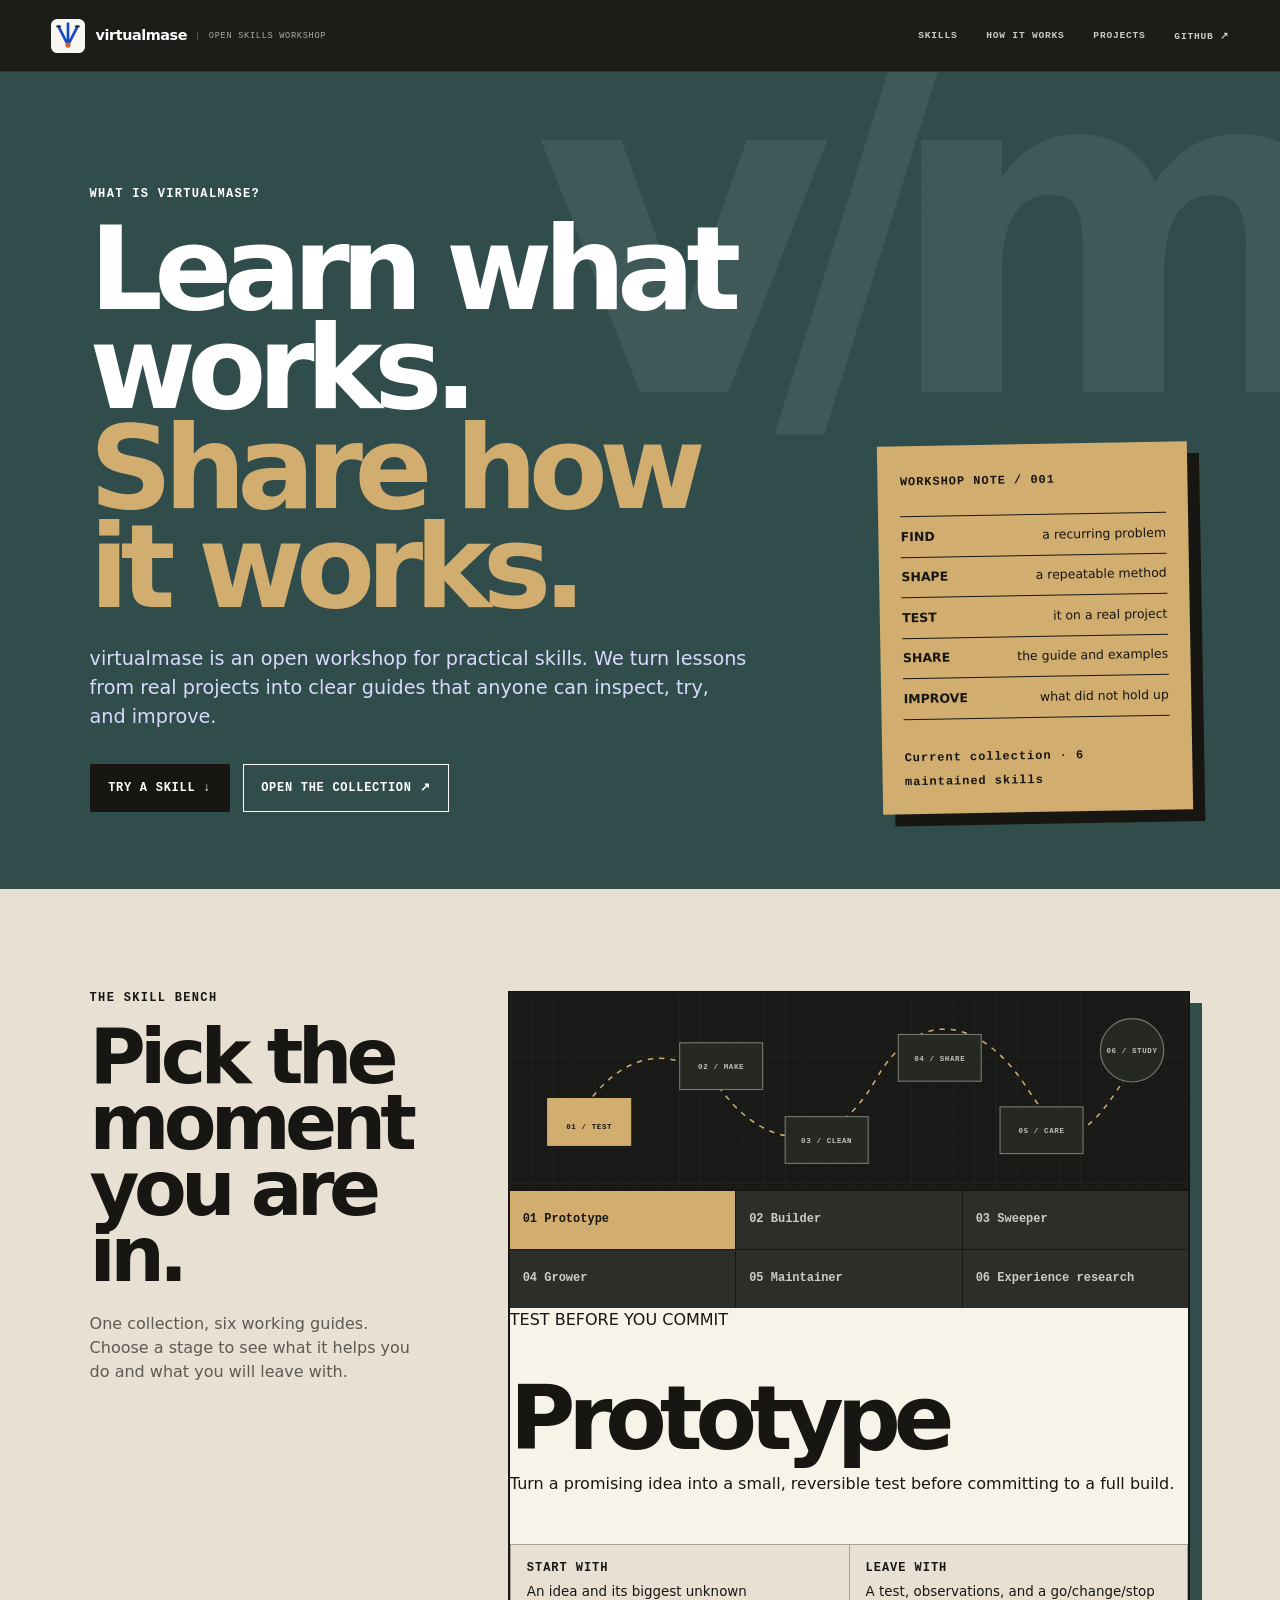
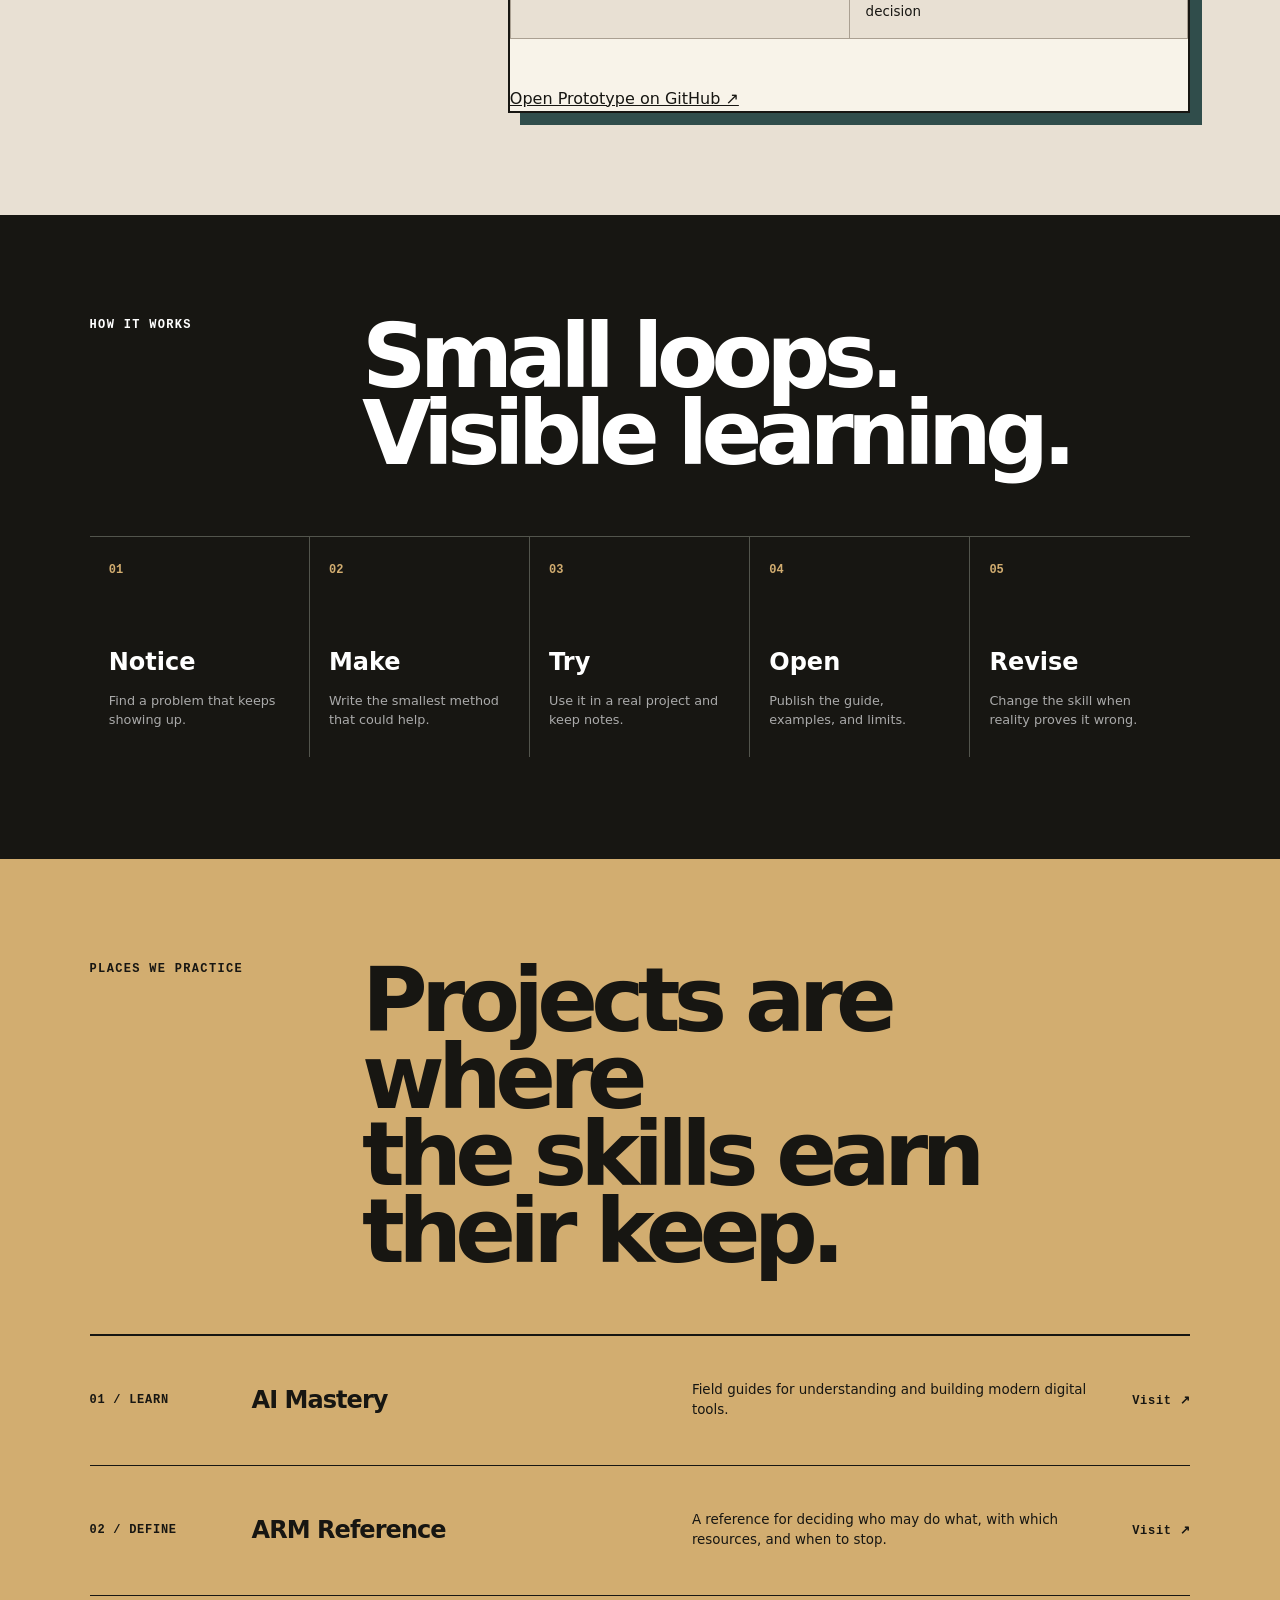
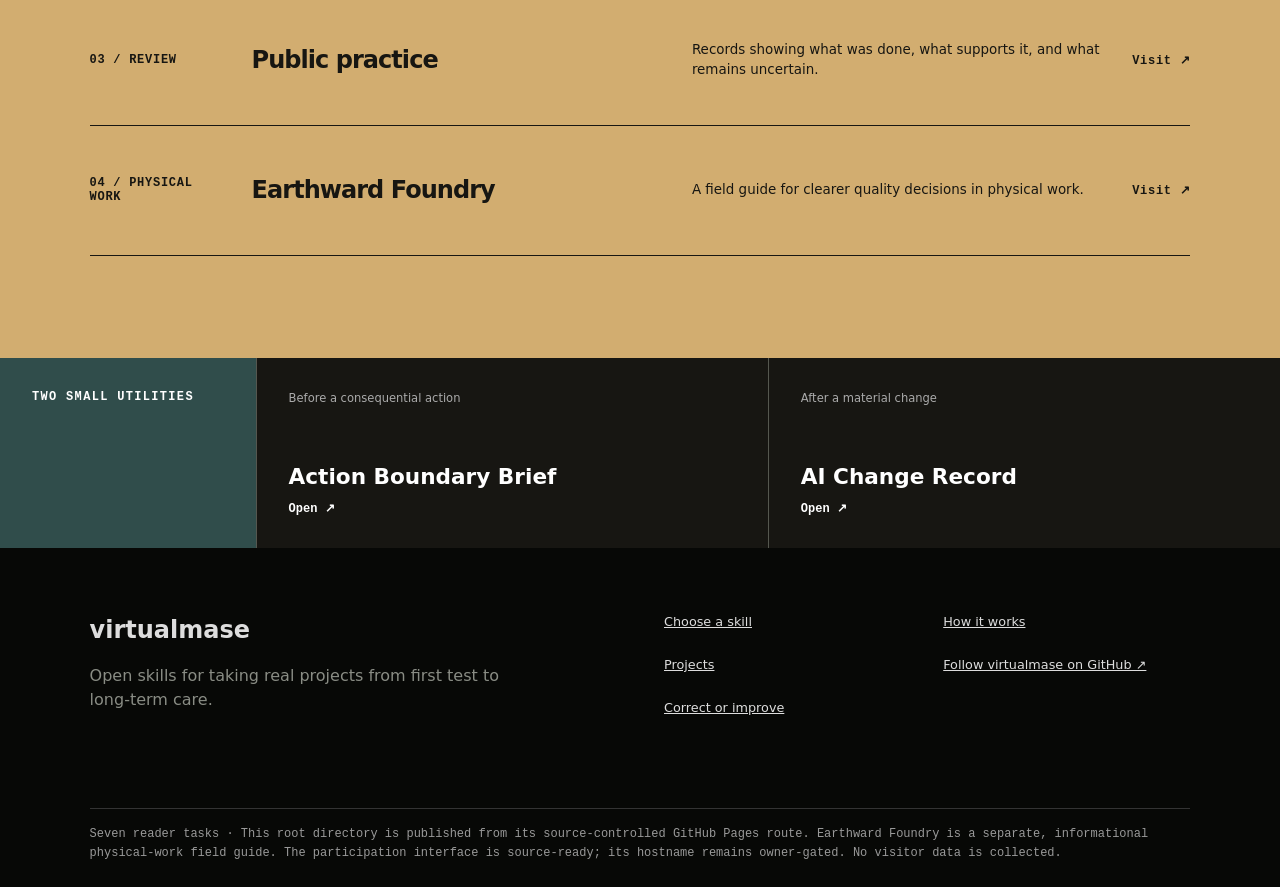
==== commit 536845db: "Adopt a researched material color system" ====
--- a/index.html
+++ b/index.html
@@ -8,7 +8,7 @@
   <meta name="author" content="virtualmase">
   <meta name="robots" content="index,follow,max-image-preview:large,max-snippet:-1,max-video-preview:-1">
   <link rel="canonical" href="https://virtualmase.github.io/">
-  <meta name="theme-color" content="#1719d6">
+  <meta name="theme-color" content="#171612">
   <meta property="og:type" content="website"><meta property="og:site_name" content="virtualmase"><meta property="og:title" content="virtualmase — Practical Skills for Better Work"><meta property="og:description" content="Open working guides for taking real projects from first test to long-term care."><meta property="og:url" content="https://virtualmase.github.io/"><meta property="og:image" content="https://virtualmase.github.io/og-image.png"><meta property="og:image:width" content="1200"><meta property="og:image:height" content="630"><meta property="og:image:alt" content="virtualmase open skills workshop">
   <meta name="twitter:card" content="summary_large_image"><meta name="twitter:title" content="virtualmase — Practical Skills for Better Work"><meta name="twitter:description" content="Open working guides for taking real projects from first test to long-term care."><meta name="twitter:image" content="https://virtualmase.github.io/og-image.png">
   <link rel="icon" href="favicon.svg" type="image/svg+xml"><link rel="icon" href="favicon-48.png" sizes="48x48" type="image/png"><link rel="apple-touch-icon" href="favicon-180.png"><link rel="manifest" href="manifest.webmanifest"><link rel="stylesheet" href="styles.css">
--- a/styles.css
+++ b/styles.css
@@ -1,4 +1,4 @@
-:root{--blue:#1719d6;--acid:#dfff37;--ink:#11120f;--paper:#f3f0e7;--white:#fffef9;--line:#bcb9ae;--muted:#62645d;--sans:Inter,ui-sans-serif,system-ui,-apple-system,BlinkMacSystemFont,"Segoe UI",sans-serif;--mono:"SFMono-Regular",Consolas,"Liberation Mono",monospace;--ease:cubic-bezier(.2,.8,.2,1)}
+:root{--blue:#304d4b;--acid:#d2ad70;--ink:#171612;--paper:#e8e0d3;--white:#f8f3e9;--line:#aaa092;--muted:#5d5a52;--sans:Inter,ui-sans-serif,system-ui,-apple-system,BlinkMacSystemFont,"Segoe UI",sans-serif;--mono:"SFMono-Regular",Consolas,"Liberation Mono",monospace;--ease:cubic-bezier(.2,.8,.2,1)}
 *{box-sizing:border-box}html{scroll-behavior:smooth}body{margin:0;min-width:320px;background:var(--paper);color:var(--ink);font:16px/1.5 var(--sans)}a{color:inherit}button{font:inherit}a:focus-visible,button:focus-visible{outline:3px solid var(--acid);outline-offset:4px}.skip-link{position:fixed;z-index:30;top:1rem;left:1rem;padding:.8rem 1rem;background:var(--acid);transform:translateY(-180%)}.skip-link:focus{transform:none}
 .site-header{position:sticky;z-index:10;top:0;display:grid;grid-template-columns:1fr auto;align-items:center;min-height:72px;padding:0 clamp(1rem,4vw,4.5rem);background:rgba(17,18,15,.95);color:#fff;backdrop-filter:blur(16px);border-bottom:1px solid #34352f}.brand{display:flex;align-items:center;gap:.65rem;text-decoration:none}.brand img{width:34px;height:34px}.brand strong{font-size:.9rem;letter-spacing:-.03em}.brand span{padding-left:.65rem;border-left:1px solid #4c4d47;color:#aaa;font:500 .54rem var(--mono);letter-spacing:.08em;text-transform:uppercase}.desktop-nav{display:flex;gap:1.8rem}.desktop-nav a,.mobile-menu a{color:#cacac5;font:600 .6rem var(--mono);letter-spacing:.08em;text-decoration:none;text-transform:uppercase}.desktop-nav a:hover{color:var(--acid)}.menu-toggle,.mobile-menu{display:none}
 .hero{position:relative;min-height:720px;display:grid;grid-template-columns:minmax(0,1.4fr) minmax(310px,.6fr);gap:clamp(2rem,7vw,8rem);align-items:end;padding:clamp(5rem,9vw,9rem) clamp(1.25rem,7vw,9rem) clamp(3rem,6vw,6rem);overflow:hidden;background:var(--blue);color:#fff}.hero-mark{position:absolute;top:-.15em;right:-.05em;color:rgba(255,255,255,.065);font:900 clamp(14rem,36vw,42rem)/1 var(--sans);letter-spacing:-.13em;pointer-events:none}.hero-copy,.hero-receipt{position:relative;z-index:1;min-width:0}.kicker{margin:0 0 1.2rem;font:700 .75rem var(--mono);letter-spacing:.11em;text-transform:uppercase}.hero h1,.bench-head h2,.how h2,.projects h2{margin:0;font-weight:800;letter-spacing:-.075em;line-height:.86}.hero h1{max-width:1000px;font-size:clamp(4rem,9vw,9.5rem)}.hero h1 span{color:var(--acid)}.hero-copy>p:not(.kicker){max-width:660px;margin:1.8rem 0 0;color:#d9dafe;font-size:clamp(1rem,1.5vw,1.25rem)}.hero-actions{display:flex;flex-wrap:wrap;gap:.8rem;margin-top:2rem}.button{display:inline-flex;min-height:48px;align-items:center;padding:.9rem 1.1rem;border:1px solid #fff;text-decoration:none;font:700 .75rem var(--mono);letter-spacing:.06em;text-transform:uppercase}.button-dark{border-color:var(--ink);background:var(--ink);color:#fff}.button-line:hover{background:#fff;color:var(--blue)}.hero-receipt{align-self:end;padding:1.4rem;background:var(--acid);color:var(--ink);box-shadow:12px 12px 0 var(--ink);transform:rotate(-1deg)}.hero-receipt>span,.hero-receipt small{font:700 .75rem var(--mono);letter-spacing:.08em}.hero-receipt ol{margin:1.5rem 0;padding:0;list-style:none;border-top:1px solid var(--ink)}.hero-receipt li{display:flex;justify-content:space-between;gap:1rem;padding:.65rem 0;border-bottom:1px solid var(--ink);font-size:.78rem}.hero-receipt b{text-transform:uppercase}
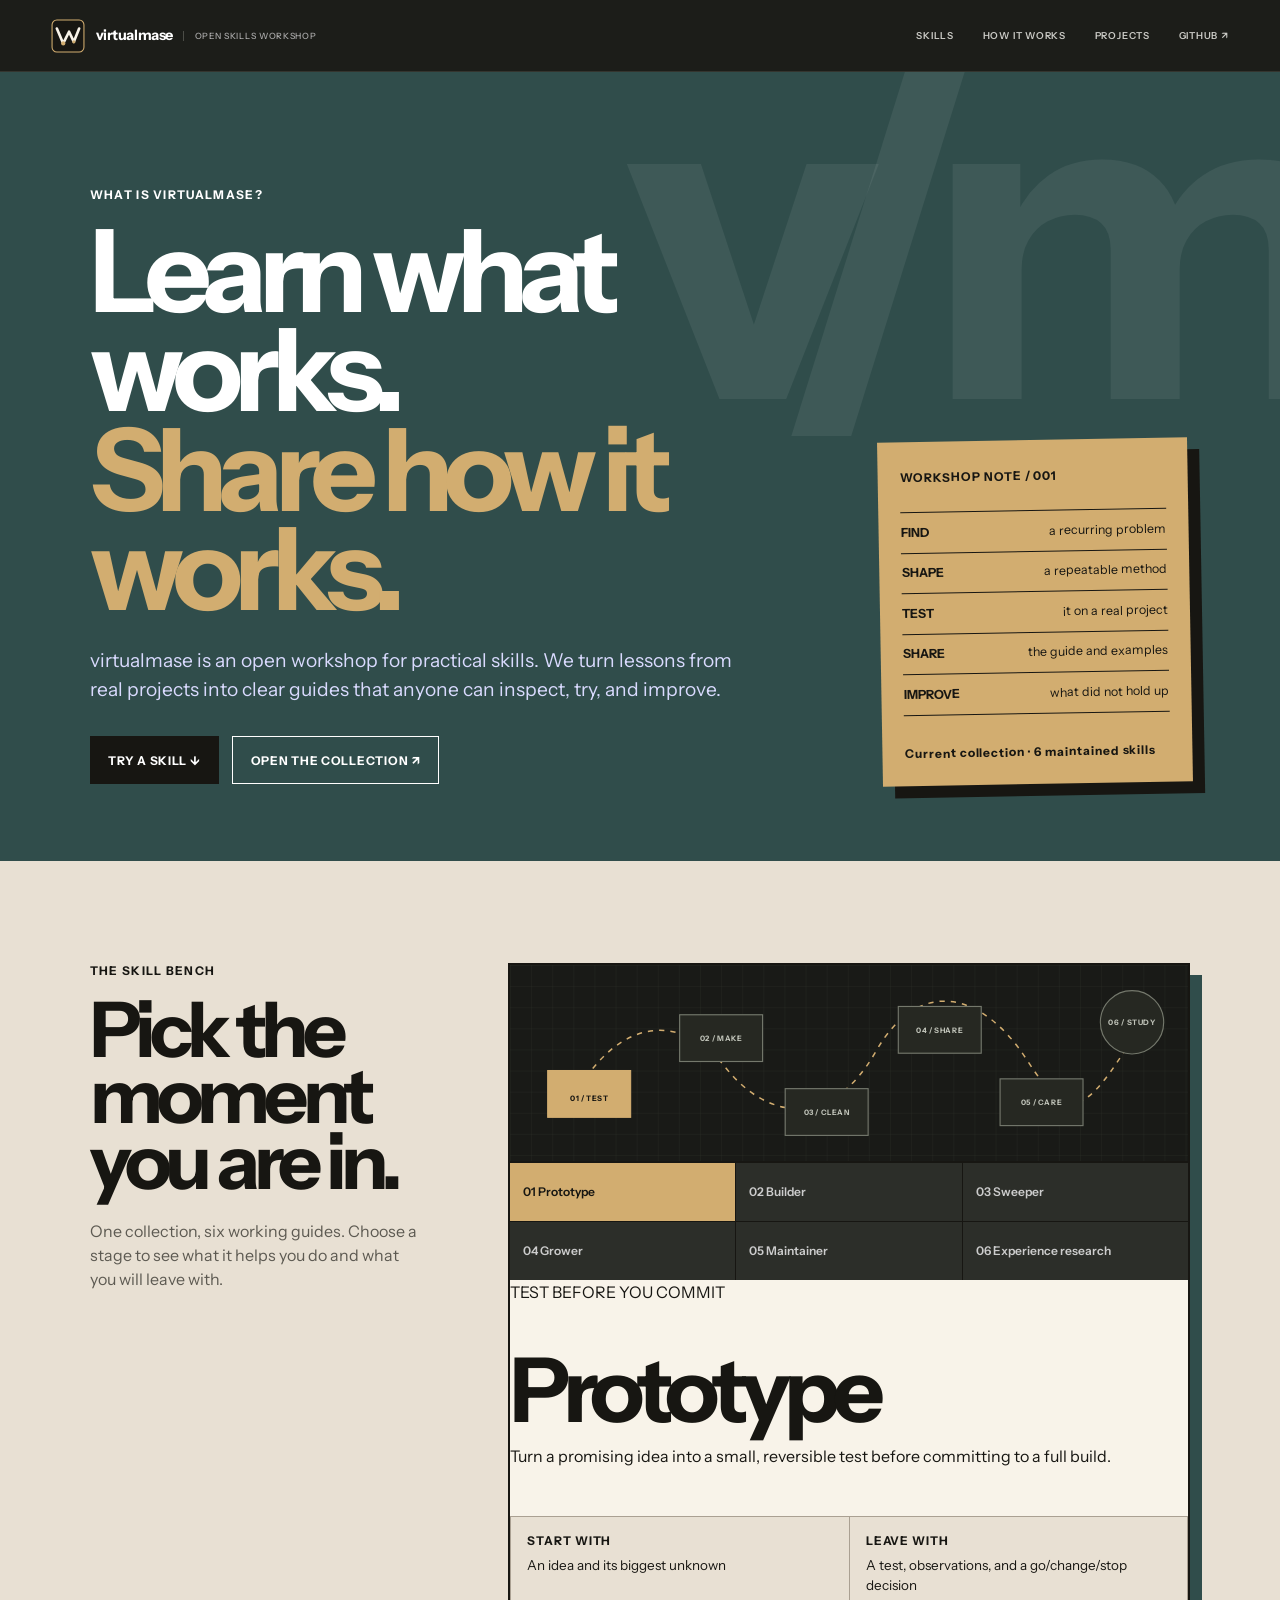
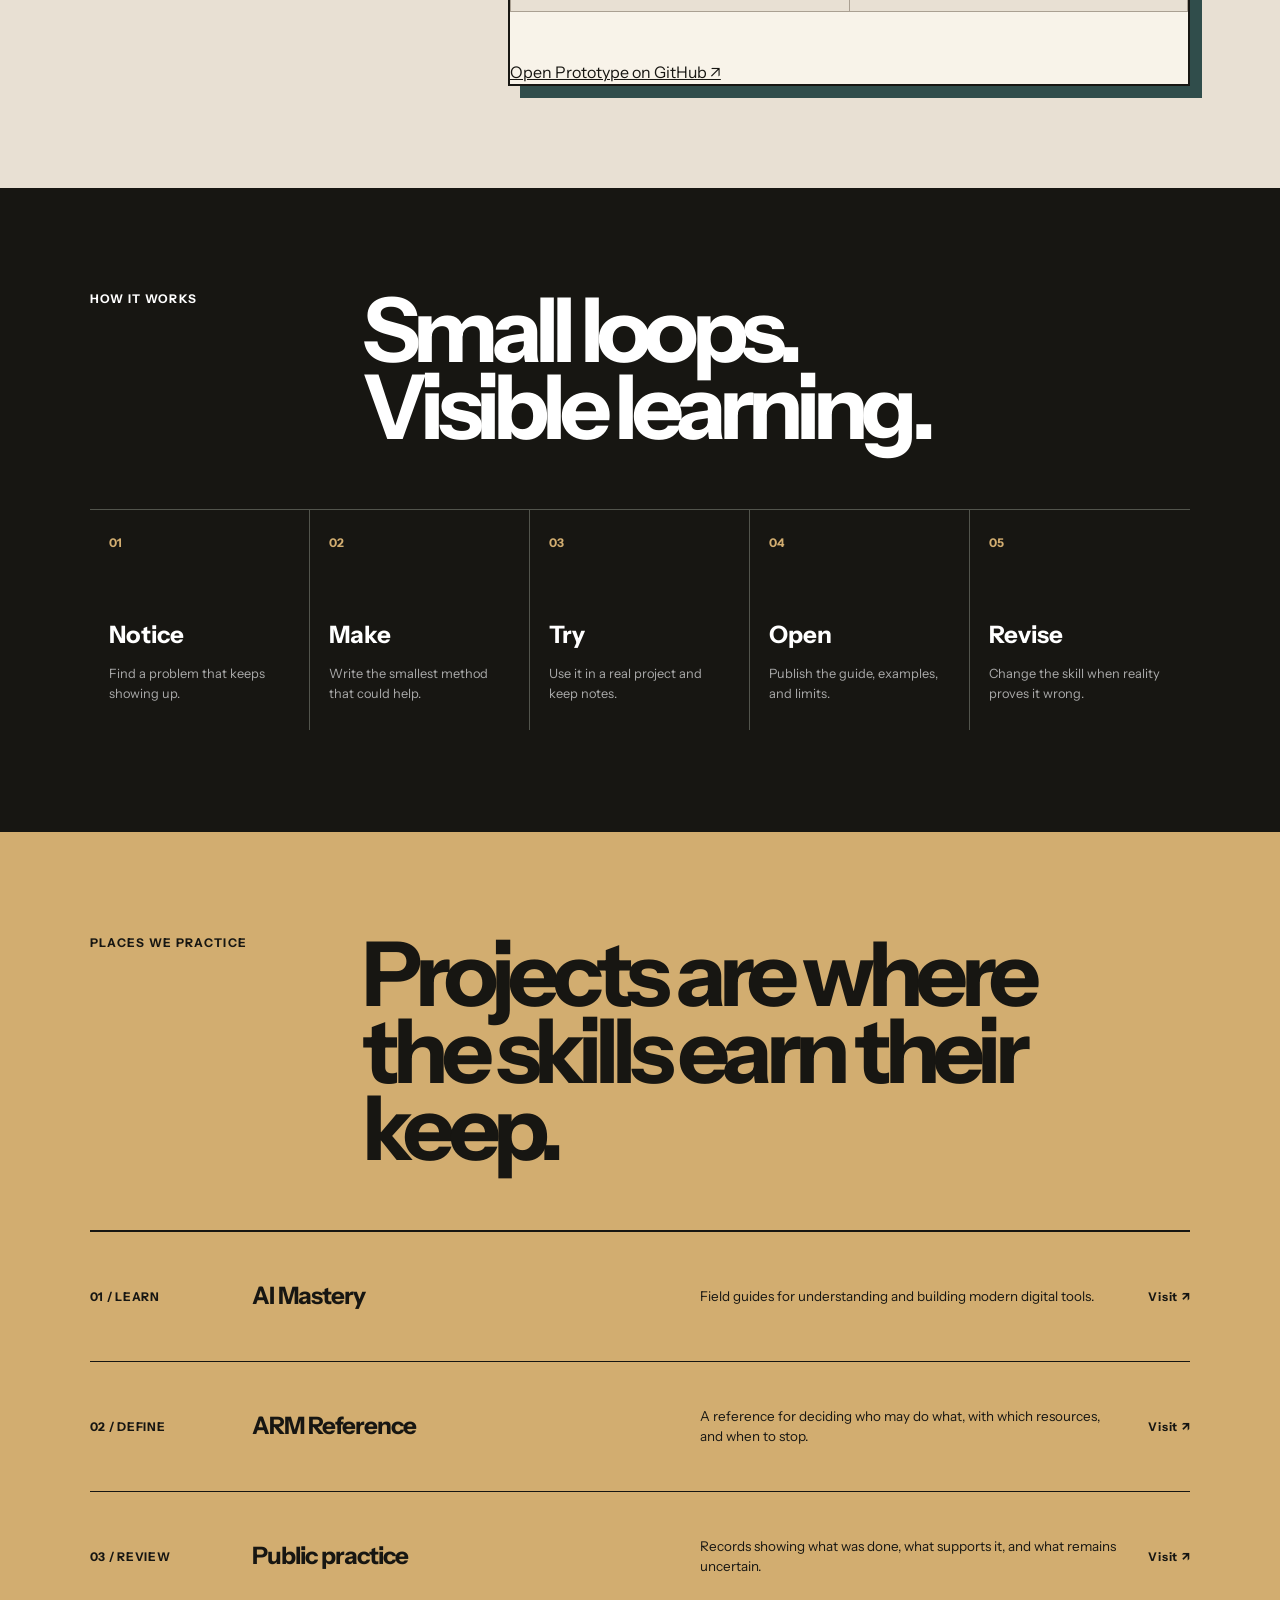
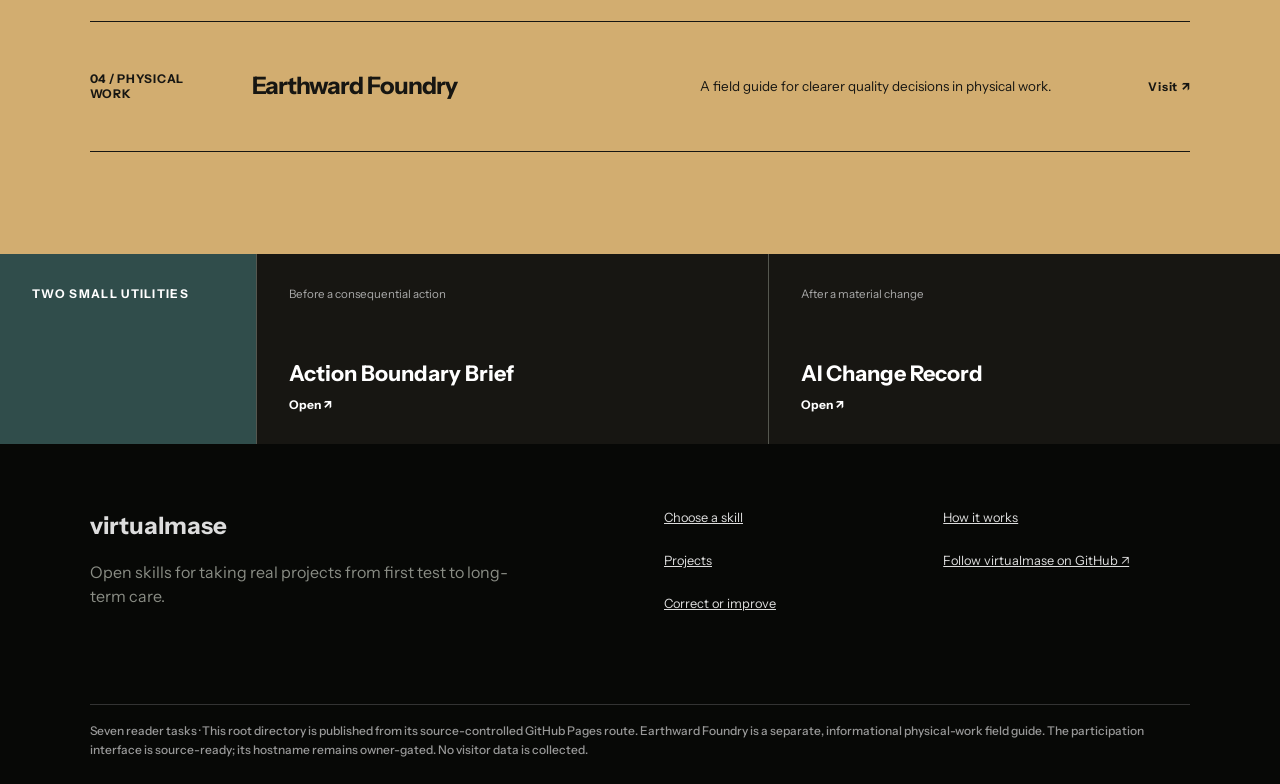
==== commit 190de88b: "Unify homepage typography with Instrument Sans" ====
--- a/index.html
+++ b/index.html
@@ -11,7 +11,7 @@
   <meta name="theme-color" content="#171612">
   <meta property="og:type" content="website"><meta property="og:site_name" content="virtualmase"><meta property="og:title" content="virtualmase — Practical Skills for Better Work"><meta property="og:description" content="Open working guides for taking real projects from first test to long-term care."><meta property="og:url" content="https://virtualmase.github.io/"><meta property="og:image" content="https://virtualmase.github.io/og-image.png"><meta property="og:image:width" content="1200"><meta property="og:image:height" content="630"><meta property="og:image:alt" content="virtualmase open skills workshop">
   <meta name="twitter:card" content="summary_large_image"><meta name="twitter:title" content="virtualmase — Practical Skills for Better Work"><meta name="twitter:description" content="Open working guides for taking real projects from first test to long-term care."><meta name="twitter:image" content="https://virtualmase.github.io/og-image.png">
-  <link rel="icon" href="favicon.svg" type="image/svg+xml"><link rel="icon" href="favicon-48.png" sizes="48x48" type="image/png"><link rel="apple-touch-icon" href="favicon-180.png"><link rel="manifest" href="manifest.webmanifest"><link rel="stylesheet" href="styles.css">
+  <link rel="icon" href="favicon.svg" type="image/svg+xml"><link rel="icon" href="favicon-48.png" sizes="48x48" type="image/png"><link rel="apple-touch-icon" href="favicon-180.png"><link rel="manifest" href="manifest.webmanifest"><link rel="preload" href="assets/fonts/instrument-sans-variable.woff2" as="font" type="font/woff2" crossorigin><link rel="stylesheet" href="styles.css">
   <script>document.documentElement.classList.add('js');</script>
   <script type="application/ld+json">{"@context":"https://schema.org","@graph":[{"@type":"WebSite","@id":"https://virtualmase.github.io/#website","name":"virtualmase","url":"https://virtualmase.github.io/","description":"An open workshop for practical, reusable skills.","inLanguage":"en"},{"@type":"WebPage","@id":"https://virtualmase.github.io/#webpage","url":"https://virtualmase.github.io/","name":"virtualmase — Practical Skills for Better Work","description":"Open working guides for taking real projects from first test to long-term care.","isPartOf":{"@id":"https://virtualmase.github.io/#website"},"inLanguage":"en"},{"@type":"ItemList","@id":"https://virtualmase.github.io/#routes","name":"virtualmase public reader-task routes","itemListElement":[{"@type":"ListItem","position":1,"name":"Lifecycle Skills","url":"https://github.com/virtualmase/lifecycle-skills"},{"@type":"ListItem","position":2,"name":"AI Mastery","url":"https://virtualmase.github.io/ai-mastery/"},{"@type":"ListItem","position":3,"name":"ARM Reference","url":"https://autonomousresourcemanagement.com/"},{"@type":"ListItem","position":4,"name":"Public practice","url":"https://autonomousresourcemanagement.com/practice/"},{"@type":"ListItem","position":5,"name":"Action Boundary Brief","url":"https://virtualmase.github.io/action-boundary-brief/"},{"@type":"ListItem","position":6,"name":"AI Change Record","url":"https://virtualmase.github.io/ai-change-record/"},{"@type":"ListItem","position":7,"name":"Earthward Foundry public field guide","url":"https://virtualmase.github.io/earthward-foundry/"}]}]}</script>
 </head>
--- a/styles.css
+++ b/styles.css
@@ -1,15 +1,16 @@
-:root{--blue:#304d4b;--acid:#d2ad70;--ink:#171612;--paper:#e8e0d3;--white:#f8f3e9;--line:#aaa092;--muted:#5d5a52;--sans:Inter,ui-sans-serif,system-ui,-apple-system,BlinkMacSystemFont,"Segoe UI",sans-serif;--mono:"SFMono-Regular",Consolas,"Liberation Mono",monospace;--ease:cubic-bezier(.2,.8,.2,1)}
-*{box-sizing:border-box}html{scroll-behavior:smooth}body{margin:0;min-width:320px;background:var(--paper);color:var(--ink);font:16px/1.5 var(--sans)}a{color:inherit}button{font:inherit}a:focus-visible,button:focus-visible{outline:3px solid var(--acid);outline-offset:4px}.skip-link{position:fixed;z-index:30;top:1rem;left:1rem;padding:.8rem 1rem;background:var(--acid);transform:translateY(-180%)}.skip-link:focus{transform:none}
-.site-header{position:sticky;z-index:10;top:0;display:grid;grid-template-columns:1fr auto;align-items:center;min-height:72px;padding:0 clamp(1rem,4vw,4.5rem);background:rgba(17,18,15,.95);color:#fff;backdrop-filter:blur(16px);border-bottom:1px solid #34352f}.brand{display:flex;align-items:center;gap:.65rem;text-decoration:none}.brand img{width:34px;height:34px}.brand strong{font-size:.9rem;letter-spacing:-.03em}.brand span{padding-left:.65rem;border-left:1px solid #4c4d47;color:#aaa;font:500 .54rem var(--mono);letter-spacing:.08em;text-transform:uppercase}.desktop-nav{display:flex;gap:1.8rem}.desktop-nav a,.mobile-menu a{color:#cacac5;font:600 .6rem var(--mono);letter-spacing:.08em;text-decoration:none;text-transform:uppercase}.desktop-nav a:hover{color:var(--acid)}.menu-toggle,.mobile-menu{display:none}
-.hero{position:relative;min-height:720px;display:grid;grid-template-columns:minmax(0,1.4fr) minmax(310px,.6fr);gap:clamp(2rem,7vw,8rem);align-items:end;padding:clamp(5rem,9vw,9rem) clamp(1.25rem,7vw,9rem) clamp(3rem,6vw,6rem);overflow:hidden;background:var(--blue);color:#fff}.hero-mark{position:absolute;top:-.15em;right:-.05em;color:rgba(255,255,255,.065);font:900 clamp(14rem,36vw,42rem)/1 var(--sans);letter-spacing:-.13em;pointer-events:none}.hero-copy,.hero-receipt{position:relative;z-index:1;min-width:0}.kicker{margin:0 0 1.2rem;font:700 .75rem var(--mono);letter-spacing:.11em;text-transform:uppercase}.hero h1,.bench-head h2,.how h2,.projects h2{margin:0;font-weight:800;letter-spacing:-.075em;line-height:.86}.hero h1{max-width:1000px;font-size:clamp(4rem,9vw,9.5rem)}.hero h1 span{color:var(--acid)}.hero-copy>p:not(.kicker){max-width:660px;margin:1.8rem 0 0;color:#d9dafe;font-size:clamp(1rem,1.5vw,1.25rem)}.hero-actions{display:flex;flex-wrap:wrap;gap:.8rem;margin-top:2rem}.button{display:inline-flex;min-height:48px;align-items:center;padding:.9rem 1.1rem;border:1px solid #fff;text-decoration:none;font:700 .75rem var(--mono);letter-spacing:.06em;text-transform:uppercase}.button-dark{border-color:var(--ink);background:var(--ink);color:#fff}.button-line:hover{background:#fff;color:var(--blue)}.hero-receipt{align-self:end;padding:1.4rem;background:var(--acid);color:var(--ink);box-shadow:12px 12px 0 var(--ink);transform:rotate(-1deg)}.hero-receipt>span,.hero-receipt small{font:700 .75rem var(--mono);letter-spacing:.08em}.hero-receipt ol{margin:1.5rem 0;padding:0;list-style:none;border-top:1px solid var(--ink)}.hero-receipt li{display:flex;justify-content:space-between;gap:1rem;padding:.65rem 0;border-bottom:1px solid var(--ink);font-size:.78rem}.hero-receipt b{text-transform:uppercase}
-.skill-bench{display:grid;grid-template-columns:minmax(250px,.65fr) minmax(0,1.35fr);gap:clamp(3rem,7vw,8rem);padding:clamp(4rem,8vw,8rem) clamp(1.25rem,7vw,9rem);background:var(--paper)}.bench-head h2{font-size:clamp(3.5rem,6vw,6.7rem)}.bench-head>p:last-child{max-width:390px;margin:1.5rem 0 0;color:var(--muted)}.bench-ui{min-width:0;overflow:hidden;border:2px solid var(--ink);box-shadow:12px 12px 0 var(--blue)}.skill-tabs{display:grid;grid-template-columns:repeat(3,1fr);background:var(--ink);gap:1px}.skill-tabs button{min-height:58px;padding:.8rem;border:0;background:#2c2e29;color:#ccc;text-align:left;font:600 .75rem/1.3 var(--mono);cursor:pointer}.skill-tabs button[aria-selected=true]{background:var(--acid);color:var(--ink)}.skill-panels{background:var(--white)}.skill-panels article{min-height:450px;padding:clamp(1.5rem,4vw,3.5rem)}.skill-panels article>span{font:700 .75rem var(--mono);letter-spacing:.09em;color:var(--blue)}.skill-panels h3{margin:3rem 0 1rem;font-size:clamp(3.5rem,7vw,7rem);line-height:.85;letter-spacing:-.08em}.skill-panels article>p{max-width:650px;color:var(--muted);font-size:1.05rem}.skill-panels dl{display:grid;grid-template-columns:1fr 1fr;gap:1px;margin:3rem 0;background:var(--line);border:1px solid var(--line)}.skill-panels dl div{padding:1rem;background:var(--paper)}.skill-panels dt{font:700 .75rem var(--mono);letter-spacing:.08em;text-transform:uppercase}.skill-panels dd{margin:.4rem 0 0;font-size:.84rem}.skill-panels article>a{font:700 .75rem var(--mono);text-transform:uppercase;text-underline-offset:.35em}
-.how{padding:clamp(4rem,8vw,8rem) clamp(1.25rem,7vw,9rem);background:var(--ink);color:#fff}.how header{display:grid;grid-template-columns:.45fr 1.55fr;gap:2rem}.how h2{font-size:clamp(3.5rem,7vw,7.5rem)}.how ol{display:grid;grid-template-columns:repeat(5,1fr);margin:4rem 0 0;padding:0;list-style:none;border-top:1px solid #52544c}.how li{min-height:220px;padding:1.2rem;border-right:1px solid #52544c}.how li:last-child{border-right:0}.how li>span{color:var(--acid);font:700 .75rem var(--mono)}.how strong{display:block;margin:4rem 0 .7rem;font-size:1.5rem}.how li p{margin:0;color:#aaa;font-size:.8rem}
-.projects{padding:clamp(4rem,8vw,8rem) clamp(1.25rem,7vw,9rem);background:var(--acid)}.projects-head{display:grid;grid-template-columns:.45fr 1.55fr;gap:2rem}.projects h2{font-size:clamp(3.5rem,7vw,7.5rem)}.project-list{margin-top:4rem;border-top:2px solid var(--ink)}.project-list a{display:grid;grid-template-columns:130px 1fr 1fr auto;gap:2rem;align-items:center;min-height:130px;padding:1rem 0;border-bottom:1px solid var(--ink);text-decoration:none}.project-list a>span,.project-list a>b{font:700 .75rem var(--mono);letter-spacing:.06em}.project-list strong{font-size:1.5rem;letter-spacing:-.04em}.project-list p{margin:0;font-size:.84rem}.project-list a:hover strong{text-decoration:underline;text-decoration-thickness:2px;text-underline-offset:.2em}
-.utilities{display:grid;grid-template-columns:.5fr 1fr 1fr;gap:1px;padding:0;background:#55574f;color:#fff}.utilities>.kicker{padding:2rem;margin:0;background:var(--blue)}.utilities a{display:flex;min-height:190px;flex-direction:column;padding:2rem;background:var(--ink);text-decoration:none}.utilities a>span{color:#aaa;font-size:.72rem}.utilities strong{margin:auto 0 .5rem;font-size:1.35rem}.utilities b{font:700 .75rem var(--mono)}.utilities a:hover{background:var(--blue)}
-.site-footer{display:grid;grid-template-columns:1fr 1fr;gap:3rem;padding:4rem clamp(1.25rem,7vw,9rem) 1.5rem;background:#070806;color:#ddd}.footer-brand{font-size:1.5rem;font-weight:800;text-decoration:none}.site-footer>div p{max-width:420px;color:#898c84}.site-footer nav{display:grid;grid-template-columns:1fr 1fr;gap:.8rem 2rem}.site-footer nav a{font-size:.8rem}.footer-note{grid-column:1/-1;margin:2rem 0 0;padding-top:1rem;border-top:1px solid #333;color:#999;font:500 .75rem/1.6 var(--mono)}
+@font-face{font-family:"Instrument Sans";src:url("assets/fonts/instrument-sans-variable.woff2") format("woff2");font-style:normal;font-weight:400 700;font-stretch:75% 100%;font-display:swap}
+:root{--blue:#304d4b;--acid:#d2ad70;--ink:#171612;--paper:#e8e0d3;--white:#f8f3e9;--line:#aaa092;--muted:#5d5a52;--type:"Instrument Sans",Arial,sans-serif;--ease:cubic-bezier(.2,.8,.2,1)}
+*{box-sizing:border-box}html{scroll-behavior:smooth}body{margin:0;min-width:320px;background:var(--paper);color:var(--ink);font:16px/1.5 var(--type)}a{color:inherit}button{font:inherit}a:focus-visible,button:focus-visible{outline:3px solid var(--acid);outline-offset:4px}.skip-link{position:fixed;z-index:30;top:1rem;left:1rem;padding:.8rem 1rem;background:var(--acid);transform:translateY(-180%)}.skip-link:focus{transform:none}
+.site-header{position:sticky;z-index:10;top:0;display:grid;grid-template-columns:1fr auto;align-items:center;min-height:72px;padding:0 clamp(1rem,4vw,4.5rem);background:rgba(17,18,15,.95);color:#fff;backdrop-filter:blur(16px);border-bottom:1px solid #34352f}.brand{display:flex;align-items:center;gap:.65rem;text-decoration:none}.brand img{width:34px;height:34px}.brand strong{font-size:.9rem;letter-spacing:-.03em}.brand span{padding-left:.65rem;border-left:1px solid #4c4d47;color:#aaa;font:500 .54rem var(--type);letter-spacing:.08em;text-transform:uppercase}.desktop-nav{display:flex;gap:1.8rem}.desktop-nav a,.mobile-menu a{color:#cacac5;font:600 .6rem var(--type);letter-spacing:.08em;text-decoration:none;text-transform:uppercase}.desktop-nav a:hover{color:var(--acid)}.menu-toggle,.mobile-menu{display:none}
+.hero{position:relative;min-height:720px;display:grid;grid-template-columns:minmax(0,1.4fr) minmax(310px,.6fr);gap:clamp(2rem,7vw,8rem);align-items:end;padding:clamp(5rem,9vw,9rem) clamp(1.25rem,7vw,9rem) clamp(3rem,6vw,6rem);overflow:hidden;background:var(--blue);color:#fff}.hero-mark{position:absolute;top:-.15em;right:-.05em;color:rgba(255,255,255,.065);font:700 clamp(14rem,36vw,42rem)/1 var(--type);letter-spacing:-.13em;pointer-events:none}.hero-copy,.hero-receipt{position:relative;z-index:1;min-width:0}.kicker{margin:0 0 1.2rem;font:700 .75rem var(--type);letter-spacing:.11em;text-transform:uppercase}.hero h1,.bench-head h2,.how h2,.projects h2{margin:0;font-weight:700;letter-spacing:-.075em;line-height:.86}.hero h1{max-width:1000px;font-size:clamp(4rem,9vw,9.5rem)}.hero h1 span{color:var(--acid)}.hero-copy>p:not(.kicker){max-width:660px;margin:1.8rem 0 0;color:#d9dafe;font-size:clamp(1rem,1.5vw,1.25rem)}.hero-actions{display:flex;flex-wrap:wrap;gap:.8rem;margin-top:2rem}.button{display:inline-flex;min-height:48px;align-items:center;padding:.9rem 1.1rem;border:1px solid #fff;text-decoration:none;font:700 .75rem var(--type);letter-spacing:.06em;text-transform:uppercase}.button-dark{border-color:var(--ink);background:var(--ink);color:#fff}.button-line:hover{background:#fff;color:var(--blue)}.hero-receipt{align-self:end;padding:1.4rem;background:var(--acid);color:var(--ink);box-shadow:12px 12px 0 var(--ink);transform:rotate(-1deg)}.hero-receipt>span,.hero-receipt small{font:700 .75rem var(--type);letter-spacing:.08em}.hero-receipt ol{margin:1.5rem 0;padding:0;list-style:none;border-top:1px solid var(--ink)}.hero-receipt li{display:flex;justify-content:space-between;gap:1rem;padding:.65rem 0;border-bottom:1px solid var(--ink);font-size:.78rem}.hero-receipt b{text-transform:uppercase}
+.skill-bench{display:grid;grid-template-columns:minmax(250px,.65fr) minmax(0,1.35fr);gap:clamp(3rem,7vw,8rem);padding:clamp(4rem,8vw,8rem) clamp(1.25rem,7vw,9rem);background:var(--paper)}.bench-head h2{font-size:clamp(3.5rem,6vw,6.7rem)}.bench-head>p:last-child{max-width:390px;margin:1.5rem 0 0;color:var(--muted)}.bench-ui{min-width:0;overflow:hidden;border:2px solid var(--ink);box-shadow:12px 12px 0 var(--blue)}.skill-tabs{display:grid;grid-template-columns:repeat(3,1fr);background:var(--ink);gap:1px}.skill-tabs button{min-height:58px;padding:.8rem;border:0;background:#2c2e29;color:#ccc;text-align:left;font:600 .75rem/1.3 var(--type);cursor:pointer}.skill-tabs button[aria-selected=true]{background:var(--acid);color:var(--ink)}.skill-panels{background:var(--white)}.skill-panels article{min-height:450px;padding:clamp(1.5rem,4vw,3.5rem)}.skill-panels article>span{font:700 .75rem var(--type);letter-spacing:.09em;color:var(--blue)}.skill-panels h3{margin:3rem 0 1rem;font-size:clamp(3.5rem,7vw,7rem);line-height:.85;letter-spacing:-.08em}.skill-panels article>p{max-width:650px;color:var(--muted);font-size:1.05rem}.skill-panels dl{display:grid;grid-template-columns:1fr 1fr;gap:1px;margin:3rem 0;background:var(--line);border:1px solid var(--line)}.skill-panels dl div{padding:1rem;background:var(--paper)}.skill-panels dt{font:700 .75rem var(--type);letter-spacing:.08em;text-transform:uppercase}.skill-panels dd{margin:.4rem 0 0;font-size:.84rem}.skill-panels article>a{font:700 .75rem var(--type);text-transform:uppercase;text-underline-offset:.35em}
+.how{padding:clamp(4rem,8vw,8rem) clamp(1.25rem,7vw,9rem);background:var(--ink);color:#fff}.how header{display:grid;grid-template-columns:.45fr 1.55fr;gap:2rem}.how h2{font-size:clamp(3.5rem,7vw,7.5rem)}.how ol{display:grid;grid-template-columns:repeat(5,1fr);margin:4rem 0 0;padding:0;list-style:none;border-top:1px solid #52544c}.how li{min-height:220px;padding:1.2rem;border-right:1px solid #52544c}.how li:last-child{border-right:0}.how li>span{color:var(--acid);font:700 .75rem var(--type)}.how strong{display:block;margin:4rem 0 .7rem;font-size:1.5rem}.how li p{margin:0;color:#aaa;font-size:.8rem}
+.projects{padding:clamp(4rem,8vw,8rem) clamp(1.25rem,7vw,9rem);background:var(--acid)}.projects-head{display:grid;grid-template-columns:.45fr 1.55fr;gap:2rem}.projects h2{font-size:clamp(3.5rem,7vw,7.5rem)}.project-list{margin-top:4rem;border-top:2px solid var(--ink)}.project-list a{display:grid;grid-template-columns:130px 1fr 1fr auto;gap:2rem;align-items:center;min-height:130px;padding:1rem 0;border-bottom:1px solid var(--ink);text-decoration:none}.project-list a>span,.project-list a>b{font:700 .75rem var(--type);letter-spacing:.06em}.project-list strong{font-size:1.5rem;letter-spacing:-.04em}.project-list p{margin:0;font-size:.84rem}.project-list a:hover strong{text-decoration:underline;text-decoration-thickness:2px;text-underline-offset:.2em}
+.utilities{display:grid;grid-template-columns:.5fr 1fr 1fr;gap:1px;padding:0;background:#55574f;color:#fff}.utilities>.kicker{padding:2rem;margin:0;background:var(--blue)}.utilities a{display:flex;min-height:190px;flex-direction:column;padding:2rem;background:var(--ink);text-decoration:none}.utilities a>span{color:#aaa;font-size:.72rem}.utilities strong{margin:auto 0 .5rem;font-size:1.35rem}.utilities b{font:700 .75rem var(--type)}.utilities a:hover{background:var(--blue)}
+.site-footer{display:grid;grid-template-columns:1fr 1fr;gap:3rem;padding:4rem clamp(1.25rem,7vw,9rem) 1.5rem;background:#070806;color:#ddd}.footer-brand{font-size:1.5rem;font-weight:700;text-decoration:none}.site-footer>div p{max-width:420px;color:#898c84}.site-footer nav{display:grid;grid-template-columns:1fr 1fr;gap:.8rem 2rem}.site-footer nav a{font-size:.8rem}.footer-note{grid-column:1/-1;margin:2rem 0 0;padding-top:1rem;border-top:1px solid #333;color:#999;font:500 .75rem/1.6 var(--type)}
 .not-found-body{min-height:100vh;display:grid;place-items:center;background:var(--blue);color:#fff}.not-found{width:min(760px,calc(100% - 2rem));padding:3rem}.not-found .brand{color:#fff}.not-found h1{font-size:clamp(4rem,10vw,8rem);line-height:.85;letter-spacing:-.08em}.not-found .button-primary{background:var(--acid);color:var(--ink)}
 @media(max-width:900px){.desktop-nav{display:none}.menu-toggle{display:grid;gap:6px;padding:.6rem;border:0;background:none}.menu-toggle span{display:block;width:25px;height:1px;background:#fff}.mobile-menu{position:absolute;top:100%;left:0;right:0;padding:1.2rem;background:var(--ink);border-top:1px solid #333}.mobile-menu.is-open{display:grid;gap:1rem}.hero{grid-template-columns:minmax(0,1fr)}.hero-receipt{width:min(100%,460px)}.skill-bench{grid-template-columns:1fr}.how header,.projects-head{grid-template-columns:1fr}.how ol{grid-template-columns:1fr 1fr}.project-list a{grid-template-columns:100px 1fr}.project-list p,.project-list b{grid-column:2}.utilities{grid-template-columns:1fr 1fr}.utilities>.kicker{grid-column:1/-1}}
 @media(max-width:560px){.brand span{display:none}.hero{width:100%;min-height:0;padding-top:5rem}.hero h1{font-size:clamp(3rem,13.5vw,3.55rem)}.hero-copy>p:not(.kicker){overflow-wrap:anywhere}.hero-receipt{width:auto;max-width:calc(100vw - 2.5rem);box-shadow:7px 7px 0 var(--ink)}.skill-bench{padding-inline:1.1rem}.skill-tabs{display:flex;overflow-x:auto;scroll-snap-type:x mandatory}.skill-tabs button{min-width:145px;scroll-snap-align:start}.skill-panels article{min-height:500px}.skill-panels dl{grid-template-columns:1fr}.how ol{grid-template-columns:1fr}.how li{min-height:0;border-right:0;border-bottom:1px solid #52544c}.how strong{margin:1.5rem 0 .5rem}.project-list a{grid-template-columns:1fr;gap:.6rem;padding:1.4rem 0}.project-list p,.project-list b{grid-column:auto}.utilities{grid-template-columns:1fr}.utilities>.kicker{grid-column:auto}.site-footer{grid-template-columns:1fr}.site-footer nav{grid-template-columns:1fr}}
 @media(prefers-reduced-motion:reduce){html{scroll-behavior:auto}*{transition:none!important}}
-.workshop-field{display:block;width:100%;height:auto;background:#191a17;color:#34362f;border-bottom:2px solid var(--ink)}.field-grid{color:#34362f}.field-path{fill:none;stroke:var(--acid);stroke-width:2;stroke-dasharray:7 8}.field-node rect,.field-node circle{fill:#262822;stroke:#74786c;stroke-width:1.5;transition:fill .25s var(--ease),stroke .25s var(--ease),transform .25s var(--ease);transform-box:fill-box;transform-origin:center}.field-node text{fill:#bfc2b8;font:700 10px var(--mono);text-anchor:middle;letter-spacing:.8px;pointer-events:none}.bench-ui[data-active-skill=prototype] .node-prototype rect,.bench-ui[data-active-skill=builder] .node-builder rect,.bench-ui[data-active-skill=sweeper] .node-sweeper rect,.bench-ui[data-active-skill=grower] .node-grower rect,.bench-ui[data-active-skill=maintainer] .node-maintainer rect,.bench-ui[data-active-skill=research] .node-research circle{fill:var(--acid);stroke:var(--acid);transform:translateY(-5px)}.bench-ui[data-active-skill=prototype] .node-prototype text,.bench-ui[data-active-skill=builder] .node-builder text,.bench-ui[data-active-skill=sweeper] .node-sweeper text,.bench-ui[data-active-skill=grower] .node-grower text,.bench-ui[data-active-skill=maintainer] .node-maintainer text,.bench-ui[data-active-skill=research] .node-research text{fill:var(--ink)}
+.workshop-field{display:block;width:100%;height:auto;background:#191a17;color:#34362f;border-bottom:2px solid var(--ink)}.field-grid{color:#34362f}.field-path{fill:none;stroke:var(--acid);stroke-width:2;stroke-dasharray:7 8}.field-node rect,.field-node circle{fill:#262822;stroke:#74786c;stroke-width:1.5;transition:fill .25s var(--ease),stroke .25s var(--ease),transform .25s var(--ease);transform-box:fill-box;transform-origin:center}.field-node text{fill:#bfc2b8;font:700 10px var(--type);text-anchor:middle;letter-spacing:.8px;pointer-events:none}.bench-ui[data-active-skill=prototype] .node-prototype rect,.bench-ui[data-active-skill=builder] .node-builder rect,.bench-ui[data-active-skill=sweeper] .node-sweeper rect,.bench-ui[data-active-skill=grower] .node-grower rect,.bench-ui[data-active-skill=maintainer] .node-maintainer rect,.bench-ui[data-active-skill=research] .node-research circle{fill:var(--acid);stroke:var(--acid);transform:translateY(-5px)}.bench-ui[data-active-skill=prototype] .node-prototype text,.bench-ui[data-active-skill=builder] .node-builder text,.bench-ui[data-active-skill=sweeper] .node-sweeper text,.bench-ui[data-active-skill=grower] .node-grower text,.bench-ui[data-active-skill=maintainer] .node-maintainer text,.bench-ui[data-active-skill=research] .node-research text{fill:var(--ink)}
 @media(max-width:560px){.workshop-field{width:760px;max-width:none;transform:translateX(-185px)}}
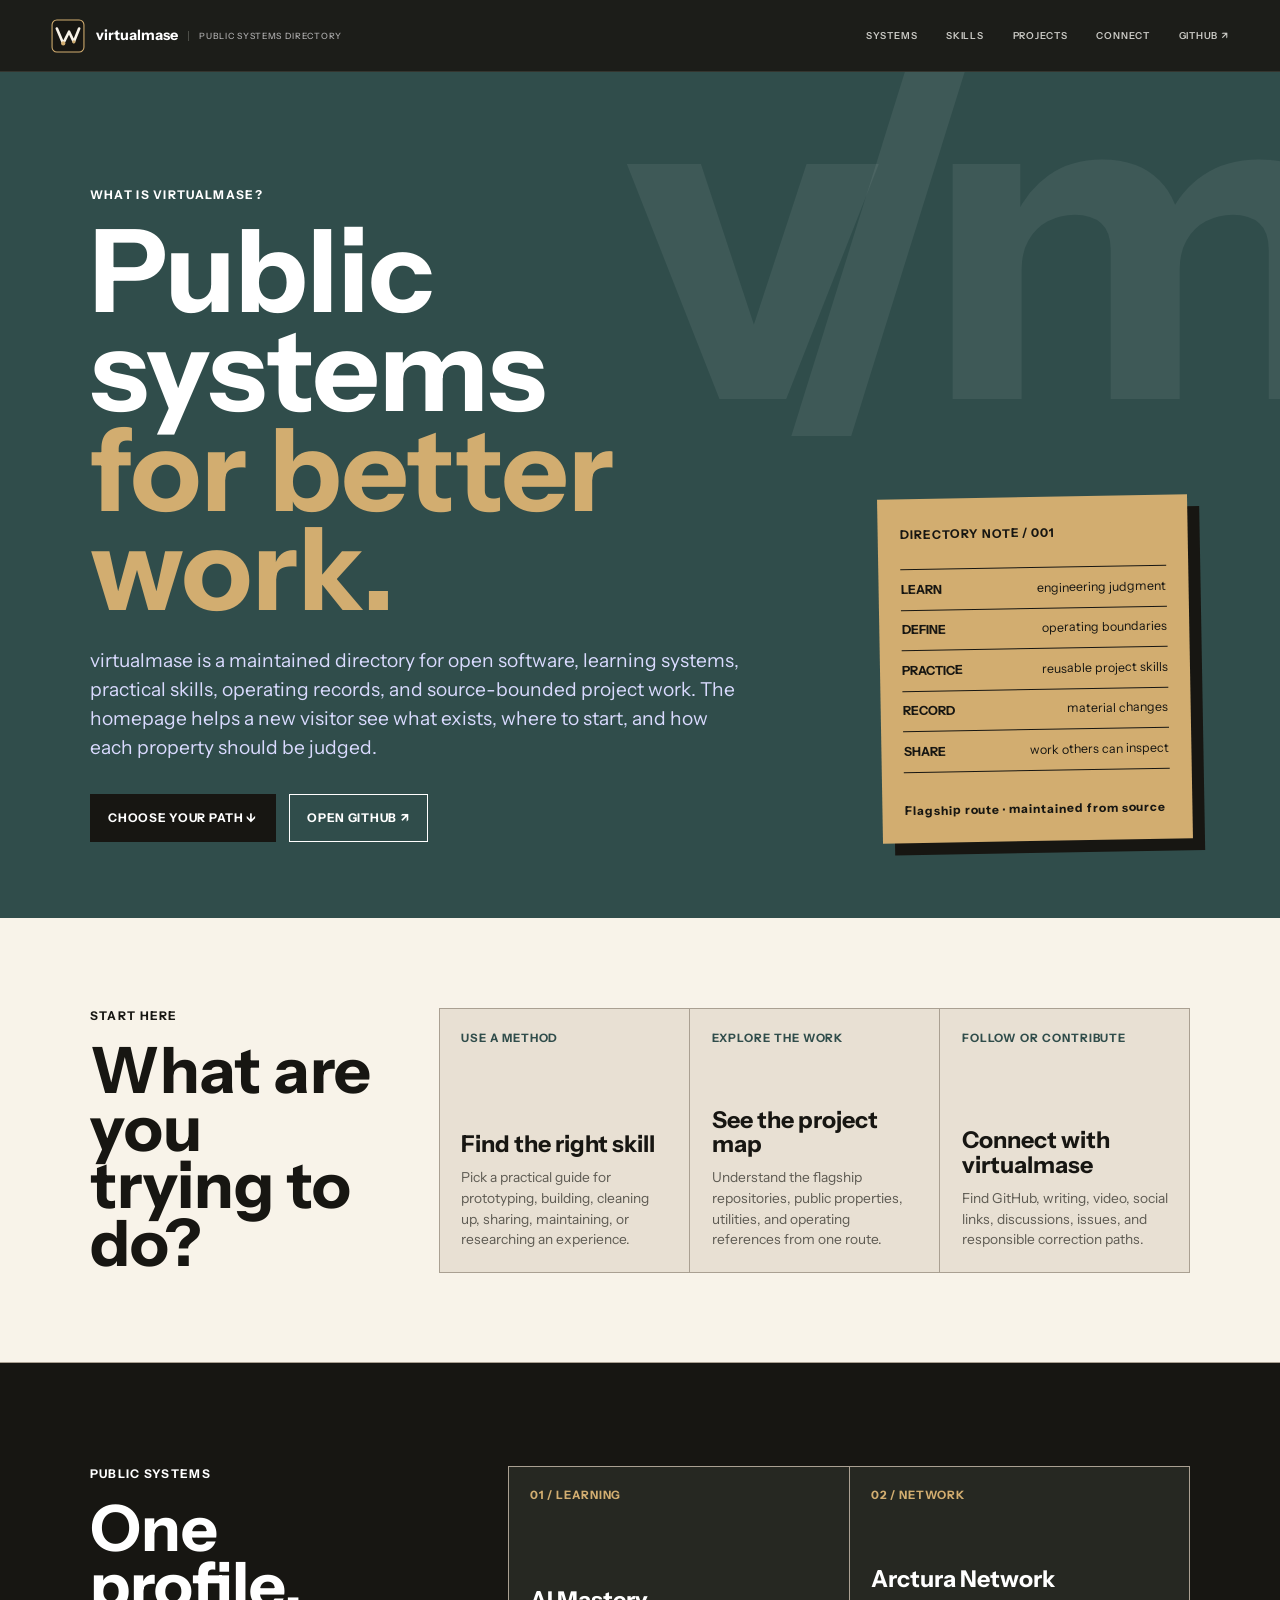
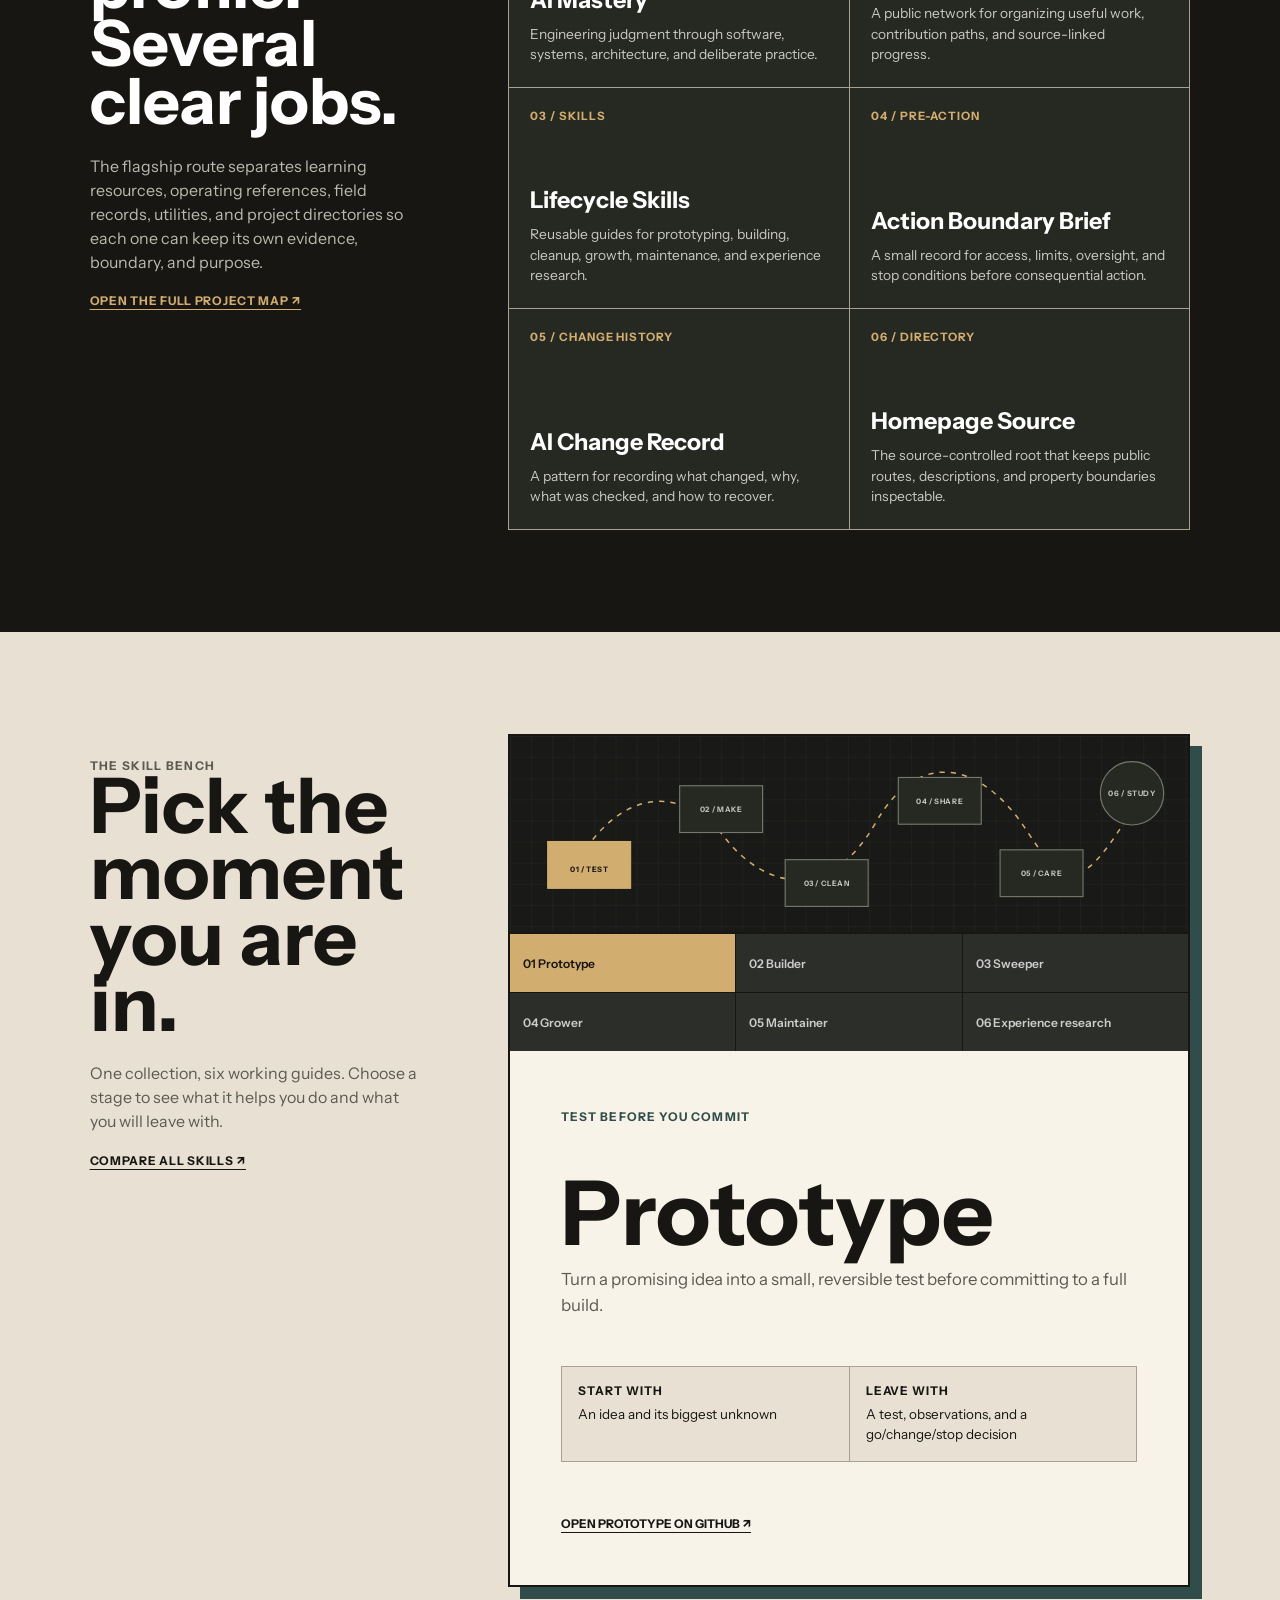
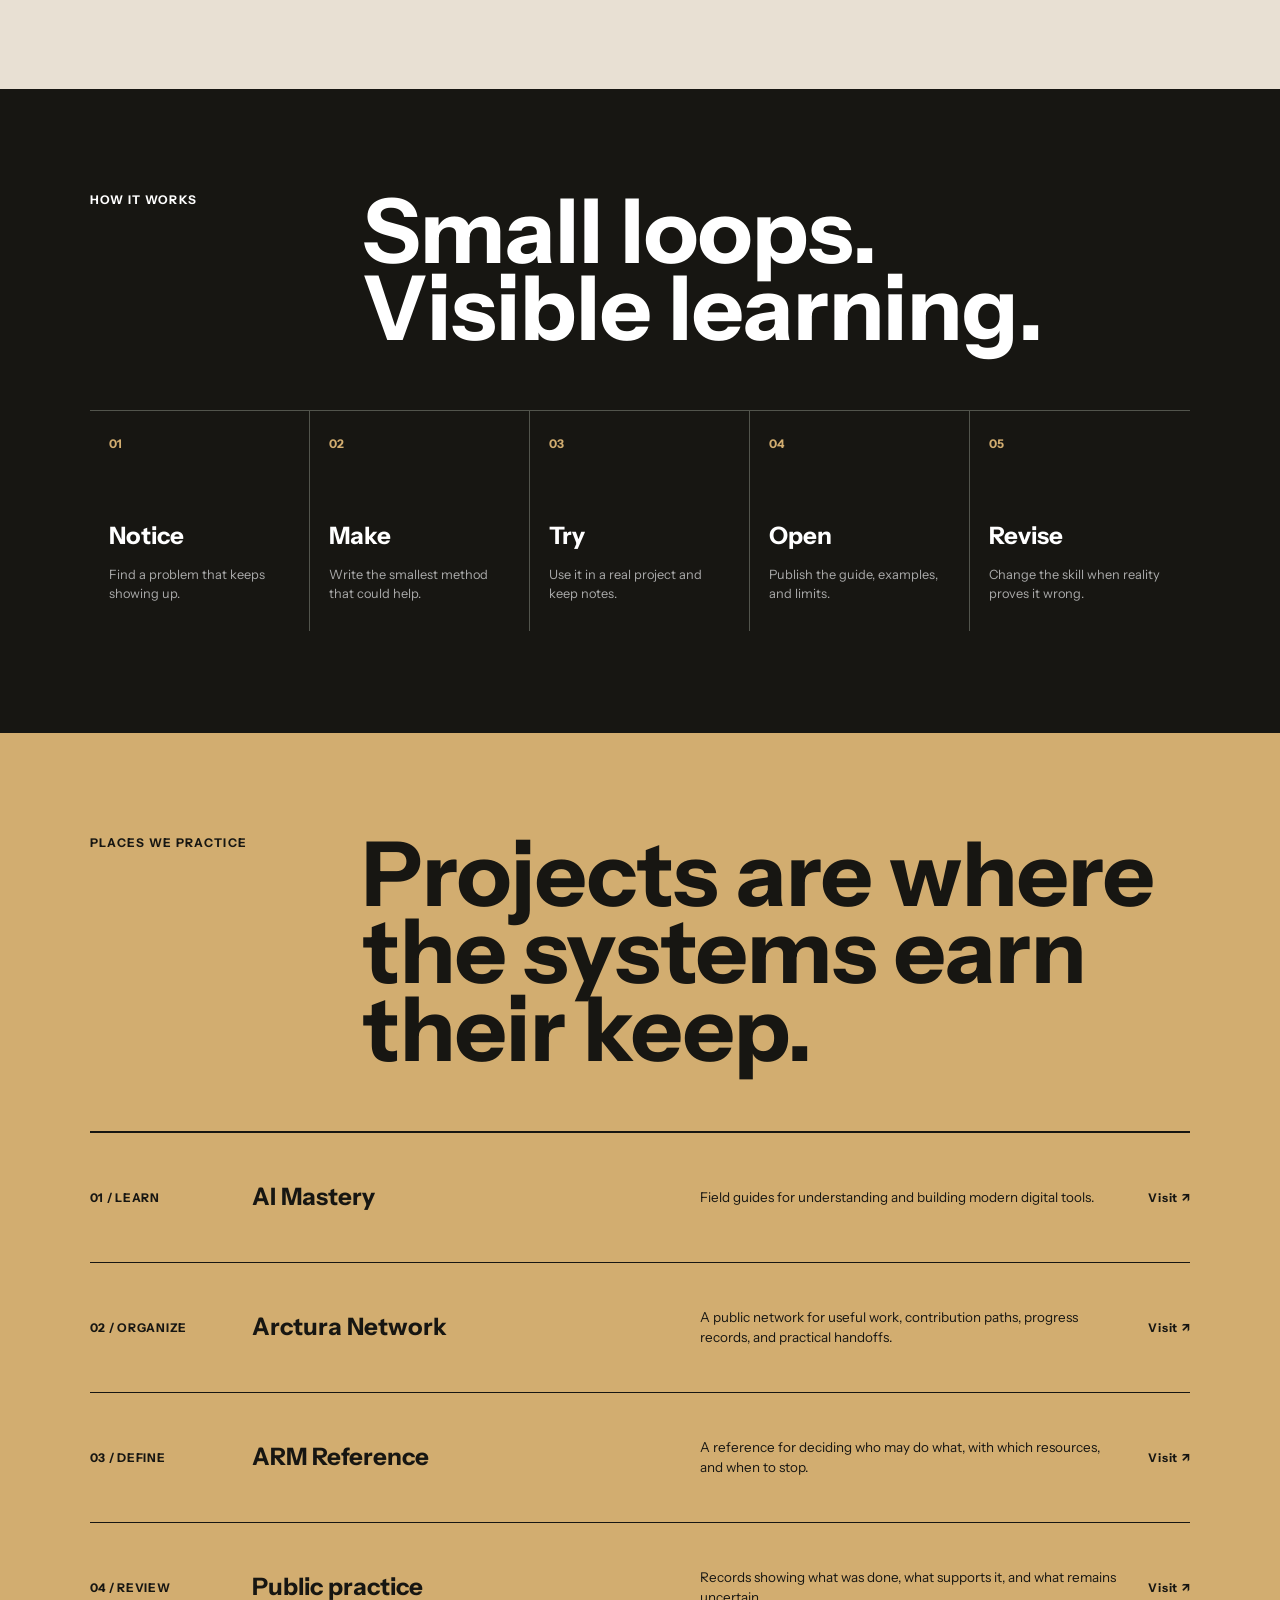
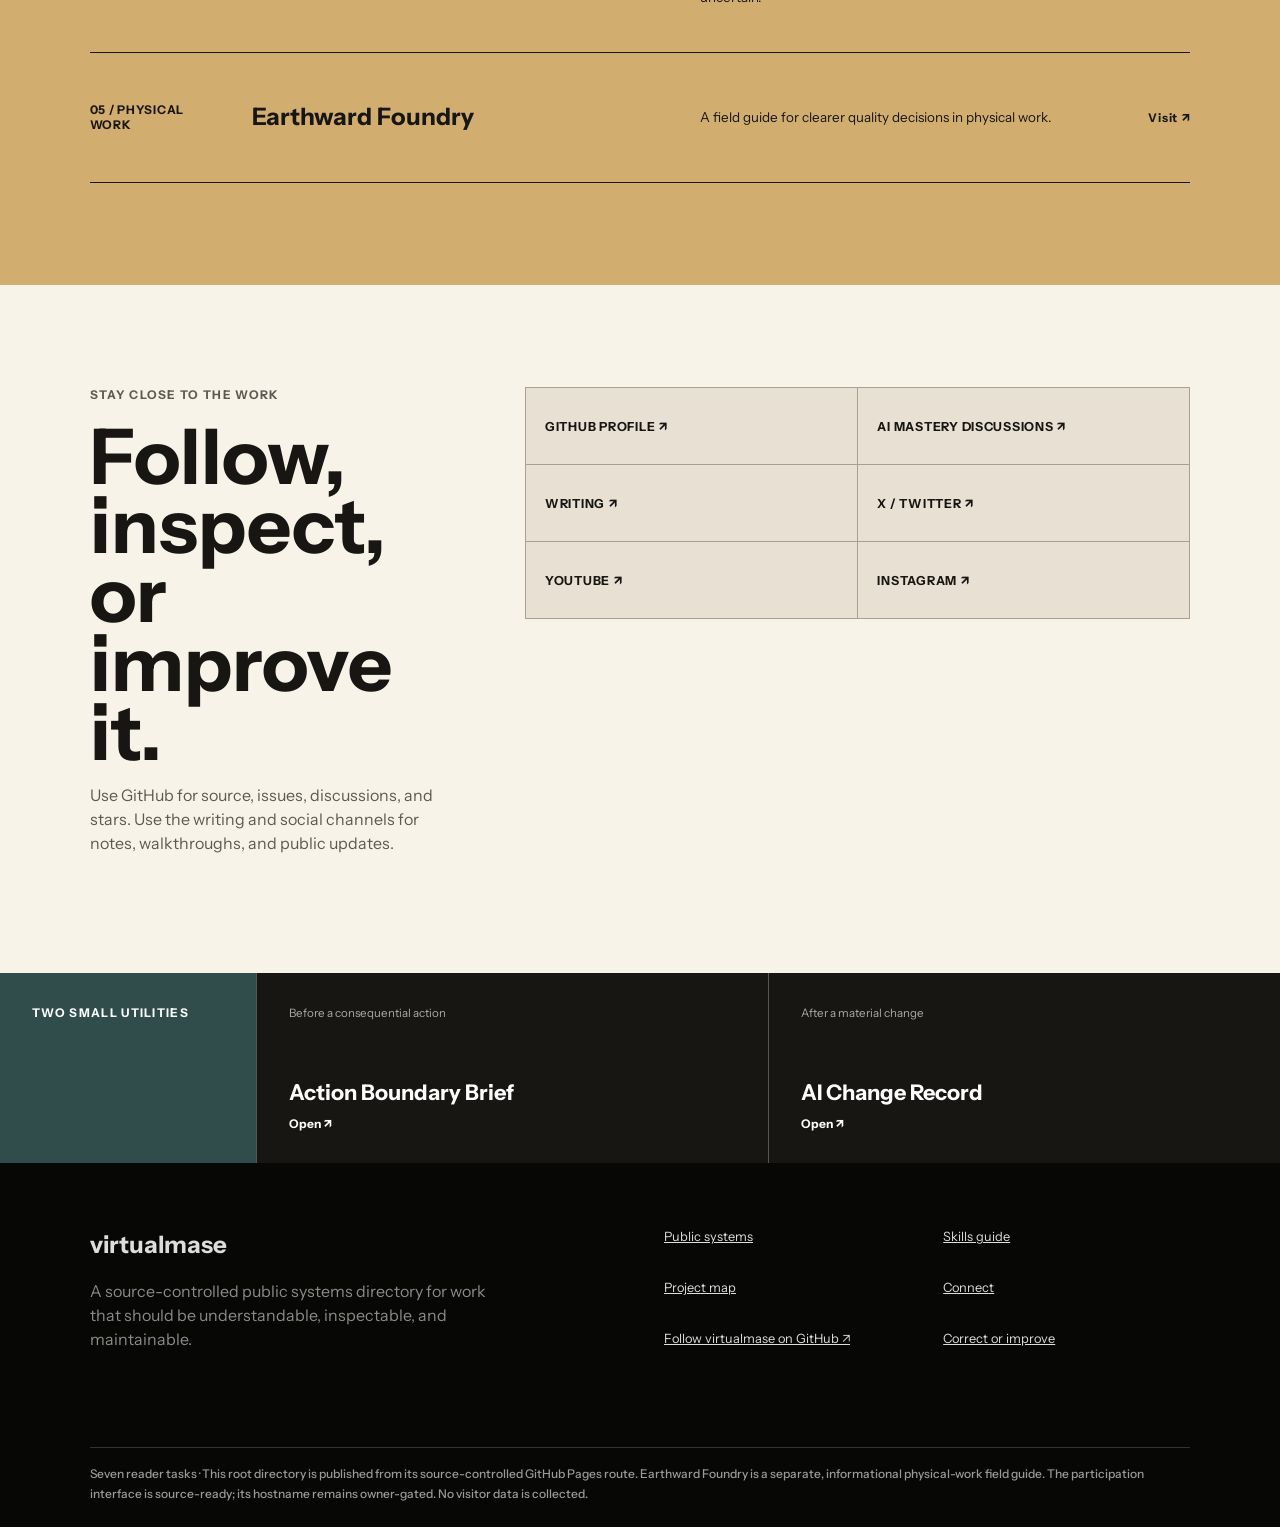
==== commit d243380b: "Improve flagship homepage UX" ====
--- a/index.html
+++ b/index.html
@@ -3,25 +3,29 @@
 <head>
   <meta charset="utf-8">
   <meta name="viewport" content="width=device-width, initial-scale=1">
-  <title>virtualmase — Practical Skills for Better Work</title>
-  <meta name="description" content="virtualmase is an open workshop for practical skills that help people test ideas, build projects, improve experiences, and maintain what they ship.">
+  <title>virtualmase — Public Systems for Better Work</title>
+  <meta name="description" content="virtualmase is a public systems directory for practical software work, engineering judgment, open skills, operating records, and maintainable digital projects.">
   <meta name="author" content="virtualmase">
   <meta name="robots" content="index,follow,max-image-preview:large,max-snippet:-1,max-video-preview:-1">
   <link rel="canonical" href="https://virtualmase.github.io/">
   <meta name="theme-color" content="#171612">
-  <meta property="og:type" content="website"><meta property="og:site_name" content="virtualmase"><meta property="og:title" content="virtualmase — Practical Skills for Better Work"><meta property="og:description" content="Open working guides for taking real projects from first test to long-term care."><meta property="og:url" content="https://virtualmase.github.io/"><meta property="og:image" content="https://virtualmase.github.io/og-image.png"><meta property="og:image:width" content="1200"><meta property="og:image:height" content="630"><meta property="og:image:alt" content="virtualmase open skills workshop">
-  <meta name="twitter:card" content="summary_large_image"><meta name="twitter:title" content="virtualmase — Practical Skills for Better Work"><meta name="twitter:description" content="Open working guides for taking real projects from first test to long-term care."><meta name="twitter:image" content="https://virtualmase.github.io/og-image.png">
+  <meta property="og:type" content="website"><meta property="og:site_name" content="virtualmase"><meta property="og:title" content="virtualmase — Public Systems for Better Work"><meta property="og:description" content="A maintained directory for open software, learning systems, practical skills, operating records, and source-bounded project work."><meta property="og:url" content="https://virtualmase.github.io/"><meta property="og:image" content="https://virtualmase.github.io/og-image.png"><meta property="og:image:width" content="1200"><meta property="og:image:height" content="630"><meta property="og:image:alt" content="virtualmase open skills workshop">
+  <meta name="twitter:card" content="summary_large_image"><meta name="twitter:title" content="virtualmase — Public Systems for Better Work"><meta name="twitter:description" content="A maintained directory for open software, learning systems, practical skills, operating records, and source-bounded project work."><meta name="twitter:image" content="https://virtualmase.github.io/og-image.png">
   <link rel="icon" href="favicon.svg" type="image/svg+xml"><link rel="icon" href="favicon-48.png" sizes="48x48" type="image/png"><link rel="apple-touch-icon" href="favicon-180.png"><link rel="manifest" href="manifest.webmanifest"><link rel="preload" href="assets/fonts/instrument-sans-variable.woff2" as="font" type="font/woff2" crossorigin><link rel="stylesheet" href="styles.css">
   <script>document.documentElement.classList.add('js');</script>
-  <script type="application/ld+json">{"@context":"https://schema.org","@graph":[{"@type":"WebSite","@id":"https://virtualmase.github.io/#website","name":"virtualmase","url":"https://virtualmase.github.io/","description":"An open workshop for practical, reusable skills.","inLanguage":"en"},{"@type":"WebPage","@id":"https://virtualmase.github.io/#webpage","url":"https://virtualmase.github.io/","name":"virtualmase — Practical Skills for Better Work","description":"Open working guides for taking real projects from first test to long-term care.","isPartOf":{"@id":"https://virtualmase.github.io/#website"},"inLanguage":"en"},{"@type":"ItemList","@id":"https://virtualmase.github.io/#routes","name":"virtualmase public reader-task routes","itemListElement":[{"@type":"ListItem","position":1,"name":"Lifecycle Skills","url":"https://github.com/virtualmase/lifecycle-skills"},{"@type":"ListItem","position":2,"name":"AI Mastery","url":"https://virtualmase.github.io/ai-mastery/"},{"@type":"ListItem","position":3,"name":"ARM Reference","url":"https://autonomousresourcemanagement.com/"},{"@type":"ListItem","position":4,"name":"Public practice","url":"https://autonomousresourcemanagement.com/practice/"},{"@type":"ListItem","position":5,"name":"Action Boundary Brief","url":"https://virtualmase.github.io/action-boundary-brief/"},{"@type":"ListItem","position":6,"name":"AI Change Record","url":"https://virtualmase.github.io/ai-change-record/"},{"@type":"ListItem","position":7,"name":"Earthward Foundry public field guide","url":"https://virtualmase.github.io/earthward-foundry/"}]}]}</script>
+  <script type="application/ld+json">{"@context":"https://schema.org","@graph":[{"@type":"WebSite","@id":"https://virtualmase.github.io/#website","name":"virtualmase","url":"https://virtualmase.github.io/","description":"A public systems directory for practical software work, engineering judgment, operating records, and maintainable digital projects.","inLanguage":"en"},{"@type":"WebPage","@id":"https://virtualmase.github.io/#webpage","url":"https://virtualmase.github.io/","name":"virtualmase — Public Systems for Better Work","description":"A maintained directory for open software, learning systems, practical skills, operating records, and source-bounded project work.","isPartOf":{"@id":"https://virtualmase.github.io/#website"},"inLanguage":"en"},{"@type":"ItemList","@id":"https://virtualmase.github.io/#routes","name":"virtualmase public reader-task routes","itemListElement":[{"@type":"ListItem","position":1,"name":"AI Mastery","url":"https://virtualmase.github.io/ai-mastery/"},{"@type":"ListItem","position":2,"name":"Arctura Network","url":"https://github.com/virtualmase/arctura.network"},{"@type":"ListItem","position":3,"name":"Lifecycle Skills","url":"https://github.com/virtualmase/lifecycle-skills"},{"@type":"ListItem","position":4,"name":"ARM Reference","url":"https://autonomousresourcemanagement.com/"},{"@type":"ListItem","position":5,"name":"Public practice","url":"https://autonomousresourcemanagement.com/practice/"},{"@type":"ListItem","position":6,"name":"Action Boundary Brief","url":"https://virtualmase.github.io/action-boundary-brief/"},{"@type":"ListItem","position":7,"name":"AI Change Record","url":"https://virtualmase.github.io/ai-change-record/"},{"@type":"ListItem","position":8,"name":"Earthward Foundry public field guide","url":"https://virtualmase.github.io/earthward-foundry/"}]}]}</script>
 </head>
 <body>
   <a class="skip-link" href="#main">Skip to the directory</a>
-  <header class="site-header"><a class="brand" href="#top"><img src="favicon.svg" alt=""><strong>virtualmase</strong><span>open skills workshop</span></a><nav class="desktop-nav" aria-label="Primary navigation"><a href="#skills">Skills</a><a href="#how">How it works</a><a href="#projects">Projects</a><a href="https://github.com/virtualmase" rel="me">GitHub ↗</a></nav><button class="menu-toggle" type="button" aria-expanded="false" aria-controls="mobile-menu" aria-label="Open navigation"><span></span><span></span></button><nav class="mobile-menu" id="mobile-menu" aria-label="Mobile navigation"><a href="#skills">Skills</a><a href="#how">How it works</a><a href="#projects">Projects</a><a href="https://github.com/virtualmase" rel="me">GitHub ↗</a></nav></header>
+  <header class="site-header"><a class="brand" href="#top"><img src="favicon.svg" alt=""><strong>virtualmase</strong><span>public systems directory</span></a><nav class="desktop-nav" aria-label="Primary navigation"><a href="#systems">Systems</a><a href="skills.html">Skills</a><a href="projects.html">Projects</a><a href="connect.html">Connect</a><a href="https://github.com/virtualmase" rel="me">GitHub ↗</a></nav><button class="menu-toggle" type="button" aria-expanded="false" aria-controls="mobile-menu" aria-label="Open navigation"><span></span><span></span></button><nav class="mobile-menu" id="mobile-menu" aria-label="Mobile navigation"><a href="#systems">Systems</a><a href="skills.html">Skills</a><a href="projects.html">Projects</a><a href="connect.html">Connect</a><a href="https://github.com/virtualmase" rel="me">GitHub ↗</a></nav></header>
   <main id="main">
-    <section class="hero" id="top"><div class="hero-mark" aria-hidden="true">v/m</div><div class="hero-copy"><p class="kicker">WHAT IS VIRTUALMASE?</p><h1>Learn what works.<br><span>Share how it works.</span></h1><p>virtualmase is an open workshop for practical skills. We turn lessons from real projects into clear guides that anyone can inspect, try, and improve.</p><div class="hero-actions"><a class="button button-dark" href="#skills">Try a skill ↓</a><a class="button button-line" href="https://github.com/virtualmase/lifecycle-skills">Open the collection ↗</a></div></div><aside class="hero-receipt"><span>WORKSHOP NOTE / 001</span><ol><li><b>Find</b> a recurring problem</li><li><b>Shape</b> a repeatable method</li><li><b>Test</b> it on a real project</li><li><b>Share</b> the guide and examples</li><li><b>Improve</b> what did not hold up</li></ol><small>Current collection · 6 maintained skills</small></aside></section>
+    <section class="hero" id="top"><div class="hero-mark" aria-hidden="true">v/m</div><div class="hero-copy"><p class="kicker">WHAT IS VIRTUALMASE?</p><h1>Public systems<br><span>for better work.</span></h1><p>virtualmase is a maintained directory for open software, learning systems, practical skills, operating records, and source-bounded project work. The homepage helps a new visitor see what exists, where to start, and how each property should be judged.</p><div class="hero-actions"><a class="button button-dark" href="#start">Choose your path ↓</a><a class="button button-line" href="https://github.com/virtualmase">Open GitHub ↗</a></div></div><aside class="hero-receipt"><span>DIRECTORY NOTE / 001</span><ol><li><b>Learn</b> engineering judgment</li><li><b>Define</b> operating boundaries</li><li><b>Practice</b> reusable project skills</li><li><b>Record</b> material changes</li><li><b>Share</b> work others can inspect</li></ol><small>Flagship route · maintained from source</small></aside></section>
 
-    <section class="skill-bench" id="skills" aria-labelledby="skills-title"><div class="bench-head"><p class="kicker">THE SKILL BENCH</p><h2 id="skills-title">Pick the moment<br>you are in.</h2><p>One collection, six working guides. Choose a stage to see what it helps you do and what you will leave with.</p></div><div class="bench-ui" data-active-skill="prototype">
+    <section class="start-paths" id="start" aria-labelledby="start-title"><div><p class="kicker">START HERE</p><h2 id="start-title">What are you trying to do?</h2></div><div class="path-grid"><a href="skills.html"><span>Use a method</span><strong>Find the right skill</strong><p>Pick a practical guide for prototyping, building, cleaning up, sharing, maintaining, or researching an experience.</p></a><a href="projects.html"><span>Explore the work</span><strong>See the project map</strong><p>Understand the flagship repositories, public properties, utilities, and operating references from one route.</p></a><a href="connect.html"><span>Follow or contribute</span><strong>Connect with virtualmase</strong><p>Find GitHub, writing, video, social links, discussions, issues, and responsible correction paths.</p></a></div></section>
+
+    <section class="systems" id="systems" aria-labelledby="systems-title"><div class="systems-head"><p class="kicker">PUBLIC SYSTEMS</p><h2 id="systems-title">One profile.<br>Several clear jobs.</h2><p>The flagship route separates learning resources, operating references, field records, utilities, and project directories so each one can keep its own evidence, boundary, and purpose.</p><a class="text-link" href="projects.html">Open the full project map ↗</a></div><div class="system-grid"><a href="https://virtualmase.github.io/ai-mastery/"><span>01 / LEARNING</span><strong>AI Mastery</strong><p>Engineering judgment through software, systems, architecture, and deliberate practice.</p></a><a href="https://github.com/virtualmase/arctura.network"><span>02 / NETWORK</span><strong>Arctura Network</strong><p>A public network for organizing useful work, contribution paths, and source-linked progress.</p></a><a href="https://github.com/virtualmase/lifecycle-skills"><span>03 / SKILLS</span><strong>Lifecycle Skills</strong><p>Reusable guides for prototyping, building, cleanup, growth, maintenance, and experience research.</p></a><a href="https://virtualmase.github.io/action-boundary-brief/"><span>04 / PRE-ACTION</span><strong>Action Boundary Brief</strong><p>A small record for access, limits, oversight, and stop conditions before consequential action.</p></a><a href="https://virtualmase.github.io/ai-change-record/"><span>05 / CHANGE HISTORY</span><strong>AI Change Record</strong><p>A pattern for recording what changed, why, what was checked, and how to recover.</p></a><a href="https://github.com/virtualmase/virtualmase.github.io"><span>06 / DIRECTORY</span><strong>Homepage Source</strong><p>The source-controlled root that keeps public routes, descriptions, and property boundaries inspectable.</p></a></div></section>
+
+    <section class="skill-bench" id="skills" aria-labelledby="skills-title"><div class="bench-head"><p class="kicker">THE SKILL BENCH</p><h2 id="skills-title">Pick the moment<br>you are in.</h2><p>One collection, six working guides. Choose a stage to see what it helps you do and what you will leave with.</p><a class="text-link" href="skills.html">Compare all skills ↗</a></div><div class="bench-ui" data-active-skill="prototype">
       <svg class="workshop-field" viewBox="0 0 900 260" role="img" aria-labelledby="field-title field-desc"><title id="field-title">Lifecycle skills workshop field</title><desc id="field-desc">Six connected work surfaces represent prototype, building, cleanup, sharing, maintenance, and experience research.</desc><defs><pattern id="field-lines" width="28" height="28" patternUnits="userSpaceOnUse"><path d="M28 0H0V28" fill="none" stroke="currentColor" stroke-width=".6"/></pattern></defs><rect width="900" height="260" fill="url(#field-lines)" class="field-grid"/><path class="field-path" d="M85 175C145 65 230 65 285 135S425 220 485 115 630 40 685 125 760 205 830 90"/><g class="field-node node-prototype"><rect x="50" y="145" width="110" height="62"/><text x="105" y="180">01 / TEST</text></g><g class="field-node node-builder"><rect x="225" y="66" width="110" height="62"/><text x="280" y="101">02 / MAKE</text></g><g class="field-node node-sweeper"><rect x="365" y="164" width="110" height="62"/><text x="420" y="199">03 / CLEAN</text></g><g class="field-node node-grower"><rect x="515" y="55" width="110" height="62"/><text x="570" y="90">04 / SHARE</text></g><g class="field-node node-maintainer"><rect x="650" y="151" width="110" height="62"/><text x="705" y="186">05 / CARE</text></g><g class="field-node node-research"><circle cx="825" cy="76" r="42"/><text x="825" y="80">06 / STUDY</text></g></svg>
 <div class="skill-tabs" role="tablist" aria-label="Lifecycle skills"><button role="tab" aria-selected="true" aria-controls="panel-prototype" id="tab-prototype" data-skill="prototype">01 Prototype</button><button role="tab" aria-selected="false" aria-controls="panel-builder" id="tab-builder" data-skill="builder" tabindex="-1">02 Builder</button><button role="tab" aria-selected="false" aria-controls="panel-sweeper" id="tab-sweeper" data-skill="sweeper" tabindex="-1">03 Sweeper</button><button role="tab" aria-selected="false" aria-controls="panel-grower" id="tab-grower" data-skill="grower" tabindex="-1">04 Grower</button><button role="tab" aria-selected="false" aria-controls="panel-maintainer" id="tab-maintainer" data-skill="maintainer" tabindex="-1">05 Maintainer</button><button role="tab" aria-selected="false" aria-controls="panel-research" id="tab-research" data-skill="research" tabindex="-1">06 Experience research</button></div><div class="skill-panels">
       <div role="tabpanel" id="panel-prototype" aria-labelledby="tab-prototype" data-panel="prototype"><span>TEST BEFORE YOU COMMIT</span><h3>Prototype</h3><p>Turn a promising idea into a small, reversible test before committing to a full build.</p><dl><div><dt>Start with</dt><dd>An idea and its biggest unknown</dd></div><div><dt>Leave with</dt><dd>A test, observations, and a go/change/stop decision</dd></div></dl><a href="https://github.com/virtualmase/lifecycle-skills/tree/main/skills/prototype">Open Prototype on GitHub ↗</a></div>
@@ -34,11 +38,13 @@
 
     <section class="how" id="how"><header><p class="kicker">HOW IT WORKS</p><h2>Small loops.<br>Visible learning.</h2></header><ol><li><span>01</span><strong>Notice</strong><p>Find a problem that keeps showing up.</p></li><li><span>02</span><strong>Make</strong><p>Write the smallest method that could help.</p></li><li><span>03</span><strong>Try</strong><p>Use it in a real project and keep notes.</p></li><li><span>04</span><strong>Open</strong><p>Publish the guide, examples, and limits.</p></li><li><span>05</span><strong>Revise</strong><p>Change the skill when reality proves it wrong.</p></li></ol></section>
 
-    <section class="projects" id="projects"><div class="projects-head"><p class="kicker">PLACES WE PRACTICE</p><h2>Projects are where<br>the skills earn their keep.</h2></div><div class="project-list"><a href="https://virtualmase.github.io/ai-mastery/"><span>01 / LEARN</span><strong>AI Mastery</strong><p>Field guides for understanding and building modern digital tools.</p><b>Visit ↗</b></a><a href="https://autonomousresourcemanagement.com/"><span>02 / DEFINE</span><strong>ARM Reference</strong><p>A reference for deciding who may do what, with which resources, and when to stop.</p><b>Visit ↗</b></a><a href="https://autonomousresourcemanagement.com/practice/"><span>03 / REVIEW</span><strong>Public practice</strong><p>Records showing what was done, what supports it, and what remains uncertain.</p><b>Visit ↗</b></a><a href="https://virtualmase.github.io/earthward-foundry/"><span>04 / PHYSICAL WORK</span><strong>Earthward Foundry</strong><p>A field guide for clearer quality decisions in physical work.</p><b>Visit ↗</b></a></div></section>
+    <section class="projects" id="projects"><div class="projects-head"><p class="kicker">PLACES WE PRACTICE</p><h2>Projects are where<br>the systems earn their keep.</h2></div><div class="project-list"><a href="https://virtualmase.github.io/ai-mastery/"><span>01 / LEARN</span><strong>AI Mastery</strong><p>Field guides for understanding and building modern digital tools.</p><b>Visit ↗</b></a><a href="https://github.com/virtualmase/arctura.network"><span>02 / ORGANIZE</span><strong>Arctura Network</strong><p>A public network for useful work, contribution paths, progress records, and practical handoffs.</p><b>Visit ↗</b></a><a href="https://autonomousresourcemanagement.com/"><span>03 / DEFINE</span><strong>ARM Reference</strong><p>A reference for deciding who may do what, with which resources, and when to stop.</p><b>Visit ↗</b></a><a href="https://autonomousresourcemanagement.com/practice/"><span>04 / REVIEW</span><strong>Public practice</strong><p>Records showing what was done, what supports it, and what remains uncertain.</p><b>Visit ↗</b></a><a href="https://virtualmase.github.io/earthward-foundry/"><span>05 / PHYSICAL WORK</span><strong>Earthward Foundry</strong><p>A field guide for clearer quality decisions in physical work.</p><b>Visit ↗</b></a></div></section>
+
+    <section class="engage" aria-labelledby="engage-title"><div><p class="kicker">STAY CLOSE TO THE WORK</p><h2 id="engage-title">Follow, inspect, or improve it.</h2><p>Use GitHub for source, issues, discussions, and stars. Use the writing and social channels for notes, walkthroughs, and public updates.</p></div><div class="engage-links"><a href="https://github.com/virtualmase" rel="me">GitHub profile ↗</a><a href="https://github.com/virtualmase/ai-mastery/discussions">AI Mastery discussions ↗</a><a href="https://substack.com/@virtualmase" rel="me">Writing ↗</a><a href="https://x.com/virtualmase" rel="me">X / Twitter ↗</a><a href="https://www.youtube.com/@virtualmase" rel="me">YouTube ↗</a><a href="https://www.instagram.com/virtualmase" rel="me">Instagram ↗</a></div></section>
 
     <section class="utilities"><p class="kicker">TWO SMALL UTILITIES</p><a href="https://virtualmase.github.io/action-boundary-brief/"><span>Before a consequential action</span><strong>Action Boundary Brief</strong><b>Open ↗</b></a><a href="https://virtualmase.github.io/ai-change-record/"><span>After a material change</span><strong>AI Change Record</strong><b>Open ↗</b></a></section>
   </main>
-  <footer class="site-footer site-footer--operating"><div><a class="footer-brand" href="#top">virtualmase</a><p>Open skills for taking real projects from first test to long-term care.</p></div><nav aria-label="Footer navigation"><a href="#skills">Choose a skill</a><a href="#how">How it works</a><a href="#projects">Projects</a><a href="https://github.com/virtualmase" rel="me">Follow virtualmase on GitHub ↗</a><a href="https://github.com/virtualmase/virtualmase.github.io/issues">Correct or improve</a></nav><p class="footer-note">Seven reader tasks · This root directory is published from its source-controlled GitHub Pages route. Earthward Foundry is a separate, informational physical-work field guide. The participation interface is source-ready; its hostname remains owner-gated. No visitor data is collected.</p></footer>
+  <footer class="site-footer site-footer--operating"><div><a class="footer-brand" href="#top">virtualmase</a><p>A source-controlled public systems directory for work that should be understandable, inspectable, and maintainable.</p></div><nav aria-label="Footer navigation"><a href="#systems">Public systems</a><a href="skills.html">Skills guide</a><a href="projects.html">Project map</a><a href="connect.html">Connect</a><a href="https://github.com/virtualmase" rel="me">Follow virtualmase on GitHub ↗</a><a href="https://github.com/virtualmase/virtualmase.github.io/issues">Correct or improve</a></nav><p class="footer-note">Seven reader tasks · This root directory is published from its source-controlled GitHub Pages route. Earthward Foundry is a separate, informational physical-work field guide. The participation interface is source-ready; its hostname remains owner-gated. No visitor data is collected.</p></footer>
   <script src="script.js" defer></script>
 </body>
 </html>
--- a/styles.css
+++ b/styles.css
@@ -1,16 +1,18 @@
 @font-face{font-family:"Instrument Sans";src:url("assets/fonts/instrument-sans-variable.woff2") format("woff2");font-style:normal;font-weight:400 700;font-stretch:75% 100%;font-display:swap}
 :root{--blue:#304d4b;--acid:#d2ad70;--ink:#171612;--paper:#e8e0d3;--white:#f8f3e9;--line:#aaa092;--muted:#5d5a52;--type:"Instrument Sans",Arial,sans-serif;--ease:cubic-bezier(.2,.8,.2,1)}
-*{box-sizing:border-box}html{scroll-behavior:smooth}body{margin:0;min-width:320px;background:var(--paper);color:var(--ink);font:16px/1.5 var(--type)}a{color:inherit}button{font:inherit}a:focus-visible,button:focus-visible{outline:3px solid var(--acid);outline-offset:4px}.skip-link{position:fixed;z-index:30;top:1rem;left:1rem;padding:.8rem 1rem;background:var(--acid);transform:translateY(-180%)}.skip-link:focus{transform:none}
+*{box-sizing:border-box}html{scroll-behavior:smooth;overflow-x:hidden}body{margin:0;min-width:320px;overflow-x:hidden;background:var(--paper);color:var(--ink);font:16px/1.5 var(--type)}a{color:inherit}button{font:inherit}h1,h2,h3,strong,p,li,dd,dt,a{max-width:100%;overflow-wrap:break-word}h1,h2,h3,strong{letter-spacing:0!important}a:focus-visible,button:focus-visible{outline:3px solid var(--acid);outline-offset:4px}.skip-link{position:fixed;z-index:30;top:1rem;left:1rem;padding:.8rem 1rem;background:var(--acid);transform:translateY(-180%)}.skip-link:focus{transform:none}
 .site-header{position:sticky;z-index:10;top:0;display:grid;grid-template-columns:1fr auto;align-items:center;min-height:72px;padding:0 clamp(1rem,4vw,4.5rem);background:rgba(17,18,15,.95);color:#fff;backdrop-filter:blur(16px);border-bottom:1px solid #34352f}.brand{display:flex;align-items:center;gap:.65rem;text-decoration:none}.brand img{width:34px;height:34px}.brand strong{font-size:.9rem;letter-spacing:-.03em}.brand span{padding-left:.65rem;border-left:1px solid #4c4d47;color:#aaa;font:500 .54rem var(--type);letter-spacing:.08em;text-transform:uppercase}.desktop-nav{display:flex;gap:1.8rem}.desktop-nav a,.mobile-menu a{color:#cacac5;font:600 .6rem var(--type);letter-spacing:.08em;text-decoration:none;text-transform:uppercase}.desktop-nav a:hover{color:var(--acid)}.menu-toggle,.mobile-menu{display:none}
 .hero{position:relative;min-height:720px;display:grid;grid-template-columns:minmax(0,1.4fr) minmax(310px,.6fr);gap:clamp(2rem,7vw,8rem);align-items:end;padding:clamp(5rem,9vw,9rem) clamp(1.25rem,7vw,9rem) clamp(3rem,6vw,6rem);overflow:hidden;background:var(--blue);color:#fff}.hero-mark{position:absolute;top:-.15em;right:-.05em;color:rgba(255,255,255,.065);font:700 clamp(14rem,36vw,42rem)/1 var(--type);letter-spacing:-.13em;pointer-events:none}.hero-copy,.hero-receipt{position:relative;z-index:1;min-width:0}.kicker{margin:0 0 1.2rem;font:700 .75rem var(--type);letter-spacing:.11em;text-transform:uppercase}.hero h1,.bench-head h2,.how h2,.projects h2{margin:0;font-weight:700;letter-spacing:-.075em;line-height:.86}.hero h1{max-width:1000px;font-size:clamp(4rem,9vw,9.5rem)}.hero h1 span{color:var(--acid)}.hero-copy>p:not(.kicker){max-width:660px;margin:1.8rem 0 0;color:#d9dafe;font-size:clamp(1rem,1.5vw,1.25rem)}.hero-actions{display:flex;flex-wrap:wrap;gap:.8rem;margin-top:2rem}.button{display:inline-flex;min-height:48px;align-items:center;padding:.9rem 1.1rem;border:1px solid #fff;text-decoration:none;font:700 .75rem var(--type);letter-spacing:.06em;text-transform:uppercase}.button-dark{border-color:var(--ink);background:var(--ink);color:#fff}.button-line:hover{background:#fff;color:var(--blue)}.hero-receipt{align-self:end;padding:1.4rem;background:var(--acid);color:var(--ink);box-shadow:12px 12px 0 var(--ink);transform:rotate(-1deg)}.hero-receipt>span,.hero-receipt small{font:700 .75rem var(--type);letter-spacing:.08em}.hero-receipt ol{margin:1.5rem 0;padding:0;list-style:none;border-top:1px solid var(--ink)}.hero-receipt li{display:flex;justify-content:space-between;gap:1rem;padding:.65rem 0;border-bottom:1px solid var(--ink);font-size:.78rem}.hero-receipt b{text-transform:uppercase}
-.skill-bench{display:grid;grid-template-columns:minmax(250px,.65fr) minmax(0,1.35fr);gap:clamp(3rem,7vw,8rem);padding:clamp(4rem,8vw,8rem) clamp(1.25rem,7vw,9rem);background:var(--paper)}.bench-head h2{font-size:clamp(3.5rem,6vw,6.7rem)}.bench-head>p:last-child{max-width:390px;margin:1.5rem 0 0;color:var(--muted)}.bench-ui{min-width:0;overflow:hidden;border:2px solid var(--ink);box-shadow:12px 12px 0 var(--blue)}.skill-tabs{display:grid;grid-template-columns:repeat(3,1fr);background:var(--ink);gap:1px}.skill-tabs button{min-height:58px;padding:.8rem;border:0;background:#2c2e29;color:#ccc;text-align:left;font:600 .75rem/1.3 var(--type);cursor:pointer}.skill-tabs button[aria-selected=true]{background:var(--acid);color:var(--ink)}.skill-panels{background:var(--white)}.skill-panels article{min-height:450px;padding:clamp(1.5rem,4vw,3.5rem)}.skill-panels article>span{font:700 .75rem var(--type);letter-spacing:.09em;color:var(--blue)}.skill-panels h3{margin:3rem 0 1rem;font-size:clamp(3.5rem,7vw,7rem);line-height:.85;letter-spacing:-.08em}.skill-panels article>p{max-width:650px;color:var(--muted);font-size:1.05rem}.skill-panels dl{display:grid;grid-template-columns:1fr 1fr;gap:1px;margin:3rem 0;background:var(--line);border:1px solid var(--line)}.skill-panels dl div{padding:1rem;background:var(--paper)}.skill-panels dt{font:700 .75rem var(--type);letter-spacing:.08em;text-transform:uppercase}.skill-panels dd{margin:.4rem 0 0;font-size:.84rem}.skill-panels article>a{font:700 .75rem var(--type);text-transform:uppercase;text-underline-offset:.35em}
+.start-paths{display:grid;grid-template-columns:minmax(230px,.55fr) minmax(0,1.45fr);gap:clamp(2rem,5vw,5rem);padding:clamp(3rem,7vw,6rem) clamp(1.25rem,7vw,9rem);background:var(--white);border-bottom:1px solid var(--line)}.start-paths h2,.systems-head h2,.page-hero h1,.decision-list h2,.link-board h2,.callout-band h2,.engage h2{margin:0;font-weight:700;letter-spacing:-.065em;line-height:.9}.start-paths h2,.systems-head h2{font-size:clamp(3rem,5vw,5.7rem)}.path-grid,.system-grid,.decision-grid,.link-grid{display:grid;gap:1px;background:var(--line);border:1px solid var(--line)}.path-grid{grid-template-columns:repeat(3,1fr)}.path-grid a,.system-grid a,.decision-grid a,.link-grid a{display:flex;min-width:0;min-height:220px;flex-direction:column;padding:1.35rem;background:var(--paper);text-decoration:none}.path-grid a:hover,.system-grid a:hover,.decision-grid a:hover,.link-grid a:hover{background:var(--acid)}.path-grid span,.system-grid span,.decision-grid span,.link-grid span,.map-rows span{font:700 .72rem var(--type);letter-spacing:.08em;text-transform:uppercase;color:var(--blue)}.path-grid strong,.system-grid strong,.decision-grid strong,.link-grid strong{margin:auto 0 .7rem;font-size:1.45rem;line-height:1.05;letter-spacing:-.045em}.path-grid p,.system-grid p,.decision-grid p,.link-grid p{margin:0;color:var(--muted);font-size:.86rem}.text-link{display:inline-block;margin-top:1.2rem;font:700 .75rem var(--type);letter-spacing:.06em;text-transform:uppercase;text-underline-offset:.35em}.systems{display:grid;grid-template-columns:minmax(250px,.65fr) minmax(0,1.35fr);gap:clamp(3rem,7vw,8rem);padding:clamp(4rem,8vw,8rem) clamp(1.25rem,7vw,9rem);background:var(--ink);color:#fff}.systems-head>p:last-of-type{max-width:430px;margin:1.5rem 0 0;color:#b9baaf}.systems .text-link{color:var(--acid)}.system-grid{grid-template-columns:repeat(2,1fr)}.system-grid a{background:#262822;color:#fff}.system-grid a:hover{background:var(--blue)}.system-grid p{color:#c8c9c0}.system-grid span{color:var(--acid)}
+.skill-bench{display:grid;grid-template-columns:minmax(250px,.65fr) minmax(0,1.35fr);gap:clamp(3rem,7vw,8rem);padding:clamp(4rem,8vw,8rem) clamp(1.25rem,7vw,9rem);background:var(--paper)}.bench-head h2{font-size:clamp(3.5rem,6vw,6.7rem)}.bench-head>p{max-width:390px;margin:1.5rem 0 0;color:var(--muted)}.bench-ui{min-width:0;overflow:hidden;border:2px solid var(--ink);box-shadow:12px 12px 0 var(--blue)}.skill-tabs{display:grid;grid-template-columns:repeat(3,1fr);background:var(--ink);gap:1px}.skill-tabs button{min-height:58px;padding:.8rem;border:0;background:#2c2e29;color:#ccc;text-align:left;font:600 .75rem/1.3 var(--type);cursor:pointer}.skill-tabs button[aria-selected=true]{background:var(--acid);color:var(--ink)}.skill-panels{background:var(--white)}.skill-panels [role=tabpanel]{min-height:450px;padding:clamp(1.5rem,4vw,3.5rem)}.skill-panels [role=tabpanel]>span{font:700 .75rem var(--type);letter-spacing:.09em;color:var(--blue)}.skill-panels h3{margin:3rem 0 1rem;font-size:clamp(3.5rem,7vw,7rem);line-height:.85;letter-spacing:-.08em}.skill-panels [role=tabpanel]>p{max-width:650px;color:var(--muted);font-size:1.05rem}.skill-panels dl{display:grid;grid-template-columns:1fr 1fr;gap:1px;margin:3rem 0;background:var(--line);border:1px solid var(--line)}.skill-panels dl div{padding:1rem;background:var(--paper)}.skill-panels dt{font:700 .75rem var(--type);letter-spacing:.08em;text-transform:uppercase}.skill-panels dd{margin:.4rem 0 0;font-size:.84rem}.skill-panels [role=tabpanel]>a{font:700 .75rem var(--type);text-transform:uppercase;text-underline-offset:.35em}
 .how{padding:clamp(4rem,8vw,8rem) clamp(1.25rem,7vw,9rem);background:var(--ink);color:#fff}.how header{display:grid;grid-template-columns:.45fr 1.55fr;gap:2rem}.how h2{font-size:clamp(3.5rem,7vw,7.5rem)}.how ol{display:grid;grid-template-columns:repeat(5,1fr);margin:4rem 0 0;padding:0;list-style:none;border-top:1px solid #52544c}.how li{min-height:220px;padding:1.2rem;border-right:1px solid #52544c}.how li:last-child{border-right:0}.how li>span{color:var(--acid);font:700 .75rem var(--type)}.how strong{display:block;margin:4rem 0 .7rem;font-size:1.5rem}.how li p{margin:0;color:#aaa;font-size:.8rem}
 .projects{padding:clamp(4rem,8vw,8rem) clamp(1.25rem,7vw,9rem);background:var(--acid)}.projects-head{display:grid;grid-template-columns:.45fr 1.55fr;gap:2rem}.projects h2{font-size:clamp(3.5rem,7vw,7.5rem)}.project-list{margin-top:4rem;border-top:2px solid var(--ink)}.project-list a{display:grid;grid-template-columns:130px 1fr 1fr auto;gap:2rem;align-items:center;min-height:130px;padding:1rem 0;border-bottom:1px solid var(--ink);text-decoration:none}.project-list a>span,.project-list a>b{font:700 .75rem var(--type);letter-spacing:.06em}.project-list strong{font-size:1.5rem;letter-spacing:-.04em}.project-list p{margin:0;font-size:.84rem}.project-list a:hover strong{text-decoration:underline;text-decoration-thickness:2px;text-underline-offset:.2em}
-.utilities{display:grid;grid-template-columns:.5fr 1fr 1fr;gap:1px;padding:0;background:#55574f;color:#fff}.utilities>.kicker{padding:2rem;margin:0;background:var(--blue)}.utilities a{display:flex;min-height:190px;flex-direction:column;padding:2rem;background:var(--ink);text-decoration:none}.utilities a>span{color:#aaa;font-size:.72rem}.utilities strong{margin:auto 0 .5rem;font-size:1.35rem}.utilities b{font:700 .75rem var(--type)}.utilities a:hover{background:var(--blue)}
+.engage{display:grid;grid-template-columns:minmax(250px,.7fr) minmax(0,1.3fr);gap:clamp(2rem,6vw,6rem);padding:clamp(4rem,8vw,8rem) clamp(1.25rem,7vw,9rem);background:var(--white)}.engage h2{font-size:clamp(3rem,6vw,6.5rem)}.engage p{max-width:520px;color:var(--muted)}.engage-links{display:grid;grid-template-columns:repeat(2,1fr);gap:1px;align-self:start;background:var(--line);border:1px solid var(--line)}.engage-links a,.social-strip a{display:flex;min-height:76px;align-items:center;padding:1rem 1.2rem;background:var(--paper);text-decoration:none;font:700 .78rem var(--type);letter-spacing:.06em;text-transform:uppercase}.engage-links a:hover,.social-strip a:hover{background:var(--acid)}.utilities{display:grid;grid-template-columns:.5fr 1fr 1fr;gap:1px;padding:0;background:#55574f;color:#fff}.utilities>.kicker{padding:2rem;margin:0;background:var(--blue)}.utilities a{display:flex;min-height:190px;flex-direction:column;padding:2rem;background:var(--ink);text-decoration:none}.utilities a>span{color:#aaa;font-size:.72rem}.utilities strong{margin:auto 0 .5rem;font-size:1.35rem}.utilities b{font:700 .75rem var(--type)}.utilities a:hover{background:var(--blue)}
+.subpage{background:var(--paper)}.page-hero{padding:clamp(5rem,9vw,9rem) clamp(1.25rem,7vw,9rem) clamp(3rem,6vw,5rem);background:var(--blue);color:#fff}.page-hero h1{max-width:1050px;font-size:clamp(3.8rem,8vw,8rem)}.page-hero p:not(.kicker){max-width:720px;margin:1.6rem 0 0;color:#e6e0d4;font-size:clamp(1rem,1.4vw,1.22rem)}.decision-list,.link-board{display:grid;grid-template-columns:minmax(230px,.55fr) minmax(0,1.45fr);gap:clamp(2rem,5vw,5rem);padding:clamp(4rem,8vw,7rem) clamp(1.25rem,7vw,9rem)}.decision-list h2,.link-board h2{font-size:clamp(2.7rem,5vw,5.4rem)}.decision-grid,.link-grid{grid-template-columns:repeat(3,1fr)}.decision-grid b{margin-top:1rem;font:700 .75rem var(--type);letter-spacing:.06em;text-transform:uppercase}.map-rows{padding:clamp(3rem,7vw,6rem) clamp(1.25rem,7vw,9rem);background:var(--acid)}.map-rows a{display:grid;grid-template-columns:160px minmax(160px,.8fr) minmax(0,1.2fr) auto;gap:2rem;align-items:center;min-height:118px;padding:1rem 0;border-top:1px solid var(--ink);text-decoration:none}.map-rows a:last-child{border-bottom:1px solid var(--ink)}.map-rows strong{font-size:1.35rem;line-height:1.1;letter-spacing:-.045em}.map-rows p{margin:0;font-size:.86rem}.map-rows b{font:700 .75rem var(--type);letter-spacing:.06em;text-transform:uppercase}.callout-band{display:grid;grid-template-columns:minmax(0,1fr) auto;gap:2rem;align-items:center;padding:clamp(3rem,6vw,5rem) clamp(1.25rem,7vw,9rem);background:var(--ink);color:#fff}.callout-band h2{font-size:clamp(2.6rem,5vw,5.2rem)}.callout-band p:not(.kicker){max-width:760px;color:#c5c7bc}.callout-band .button-dark{background:var(--acid);border-color:var(--acid);color:var(--ink)}.social-strip{display:grid;grid-template-columns:repeat(4,1fr);gap:1px;padding:0 clamp(1.25rem,7vw,9rem) clamp(4rem,8vw,7rem);background:var(--white)}
 .site-footer{display:grid;grid-template-columns:1fr 1fr;gap:3rem;padding:4rem clamp(1.25rem,7vw,9rem) 1.5rem;background:#070806;color:#ddd}.footer-brand{font-size:1.5rem;font-weight:700;text-decoration:none}.site-footer>div p{max-width:420px;color:#898c84}.site-footer nav{display:grid;grid-template-columns:1fr 1fr;gap:.8rem 2rem}.site-footer nav a{font-size:.8rem}.footer-note{grid-column:1/-1;margin:2rem 0 0;padding-top:1rem;border-top:1px solid #333;color:#999;font:500 .75rem/1.6 var(--type)}
 .not-found-body{min-height:100vh;display:grid;place-items:center;background:var(--blue);color:#fff}.not-found{width:min(760px,calc(100% - 2rem));padding:3rem}.not-found .brand{color:#fff}.not-found h1{font-size:clamp(4rem,10vw,8rem);line-height:.85;letter-spacing:-.08em}.not-found .button-primary{background:var(--acid);color:var(--ink)}
-@media(max-width:900px){.desktop-nav{display:none}.menu-toggle{display:grid;gap:6px;padding:.6rem;border:0;background:none}.menu-toggle span{display:block;width:25px;height:1px;background:#fff}.mobile-menu{position:absolute;top:100%;left:0;right:0;padding:1.2rem;background:var(--ink);border-top:1px solid #333}.mobile-menu.is-open{display:grid;gap:1rem}.hero{grid-template-columns:minmax(0,1fr)}.hero-receipt{width:min(100%,460px)}.skill-bench{grid-template-columns:1fr}.how header,.projects-head{grid-template-columns:1fr}.how ol{grid-template-columns:1fr 1fr}.project-list a{grid-template-columns:100px 1fr}.project-list p,.project-list b{grid-column:2}.utilities{grid-template-columns:1fr 1fr}.utilities>.kicker{grid-column:1/-1}}
-@media(max-width:560px){.brand span{display:none}.hero{width:100%;min-height:0;padding-top:5rem}.hero h1{font-size:clamp(3rem,13.5vw,3.55rem)}.hero-copy>p:not(.kicker){overflow-wrap:anywhere}.hero-receipt{width:auto;max-width:calc(100vw - 2.5rem);box-shadow:7px 7px 0 var(--ink)}.skill-bench{padding-inline:1.1rem}.skill-tabs{display:flex;overflow-x:auto;scroll-snap-type:x mandatory}.skill-tabs button{min-width:145px;scroll-snap-align:start}.skill-panels article{min-height:500px}.skill-panels dl{grid-template-columns:1fr}.how ol{grid-template-columns:1fr}.how li{min-height:0;border-right:0;border-bottom:1px solid #52544c}.how strong{margin:1.5rem 0 .5rem}.project-list a{grid-template-columns:1fr;gap:.6rem;padding:1.4rem 0}.project-list p,.project-list b{grid-column:auto}.utilities{grid-template-columns:1fr}.utilities>.kicker{grid-column:auto}.site-footer{grid-template-columns:1fr}.site-footer nav{grid-template-columns:1fr}}
+@media(max-width:900px){.desktop-nav{display:none}.menu-toggle{display:grid;gap:6px;padding:.6rem;border:0;background:none}.menu-toggle span{display:block;width:25px;height:1px;background:#fff}.mobile-menu{position:absolute;top:100%;left:0;right:0;padding:1.2rem;background:var(--ink);border-top:1px solid #333}.mobile-menu.is-open{display:grid;gap:1rem}.hero{grid-template-columns:minmax(0,1fr)}.hero-receipt{width:min(100%,460px)}.start-paths,.systems,.skill-bench,.engage,.decision-list,.link-board{grid-template-columns:1fr}.path-grid,.system-grid,.decision-grid,.link-grid{grid-template-columns:1fr 1fr}.how header,.projects-head{grid-template-columns:1fr}.how ol{grid-template-columns:1fr 1fr}.project-list a,.map-rows a{grid-template-columns:100px 1fr}.project-list p,.project-list b,.map-rows p,.map-rows b{grid-column:2}.utilities{grid-template-columns:1fr 1fr}.utilities>.kicker{grid-column:1/-1}.social-strip{grid-template-columns:1fr 1fr}.callout-band{grid-template-columns:1fr}.callout-band .button{justify-self:start}}
+@media(max-width:560px){.brand span{display:none}.hero{width:100%;min-height:0;padding:5rem 1.25rem 2.7rem}.hero-copy,.page-hero>*,.start-paths>*,.systems>*,.engage>*,.decision-list>*,.link-board>*,.path-grid,.system-grid,.decision-grid,.link-grid,.engage-links,.social-strip,.map-rows a{width:100%;max-width:350px}.hero h1{font-size:2.42rem;line-height:1;overflow-wrap:normal}.page-hero h1{font-size:2.08rem;line-height:1.05;overflow-wrap:normal}.start-paths h2,.systems-head h2,.bench-head h2,.how h2,.projects h2,.engage h2,.decision-list h2,.link-board h2,.callout-band h2{font-size:2.18rem;line-height:1}.hero-copy>p:not(.kicker),.page-hero p:not(.kicker){max-width:350px;overflow-wrap:anywhere}.hero-actions .button{width:100%;justify-content:center}.hero-receipt{width:100%;max-width:350px;box-shadow:7px 7px 0 var(--ink)}.hero-receipt li{display:grid;grid-template-columns:90px minmax(0,1fr);align-items:start}.hero-receipt li>*{min-width:0;overflow-wrap:anywhere}.start-paths,.systems,.engage,.decision-list,.link-board,.page-hero,.map-rows{padding-left:1.25rem;padding-right:1.25rem}.path-grid,.system-grid,.decision-grid,.link-grid,.engage-links,.social-strip{grid-template-columns:1fr}.skill-bench{padding-inline:1.1rem}.skill-tabs{display:flex;overflow-x:auto;scroll-snap-type:x mandatory}.skill-tabs button{min-width:145px;scroll-snap-align:start}.skill-panels [role=tabpanel]{min-height:500px}.skill-panels dl{grid-template-columns:1fr}.how ol{grid-template-columns:1fr}.how li{min-height:0;border-right:0;border-bottom:1px solid #52544c}.how strong{margin:1.5rem 0 .5rem}.project-list a,.map-rows a{grid-template-columns:1fr;gap:.6rem;padding:1.4rem 0}.project-list p,.project-list b,.map-rows p,.map-rows b{grid-column:auto}.utilities{grid-template-columns:1fr}.utilities>.kicker{grid-column:auto}.site-footer{grid-template-columns:1fr}.site-footer nav{grid-template-columns:1fr}}
 @media(prefers-reduced-motion:reduce){html{scroll-behavior:auto}*{transition:none!important}}
 .workshop-field{display:block;width:100%;height:auto;background:#191a17;color:#34362f;border-bottom:2px solid var(--ink)}.field-grid{color:#34362f}.field-path{fill:none;stroke:var(--acid);stroke-width:2;stroke-dasharray:7 8}.field-node rect,.field-node circle{fill:#262822;stroke:#74786c;stroke-width:1.5;transition:fill .25s var(--ease),stroke .25s var(--ease),transform .25s var(--ease);transform-box:fill-box;transform-origin:center}.field-node text{fill:#bfc2b8;font:700 10px var(--type);text-anchor:middle;letter-spacing:.8px;pointer-events:none}.bench-ui[data-active-skill=prototype] .node-prototype rect,.bench-ui[data-active-skill=builder] .node-builder rect,.bench-ui[data-active-skill=sweeper] .node-sweeper rect,.bench-ui[data-active-skill=grower] .node-grower rect,.bench-ui[data-active-skill=maintainer] .node-maintainer rect,.bench-ui[data-active-skill=research] .node-research circle{fill:var(--acid);stroke:var(--acid);transform:translateY(-5px)}.bench-ui[data-active-skill=prototype] .node-prototype text,.bench-ui[data-active-skill=builder] .node-builder text,.bench-ui[data-active-skill=sweeper] .node-sweeper text,.bench-ui[data-active-skill=grower] .node-grower text,.bench-ui[data-active-skill=maintainer] .node-maintainer text,.bench-ui[data-active-skill=research] .node-research text{fill:var(--ink)}
 @media(max-width:560px){.workshop-field{width:760px;max-width:none;transform:translateX(-185px)}}
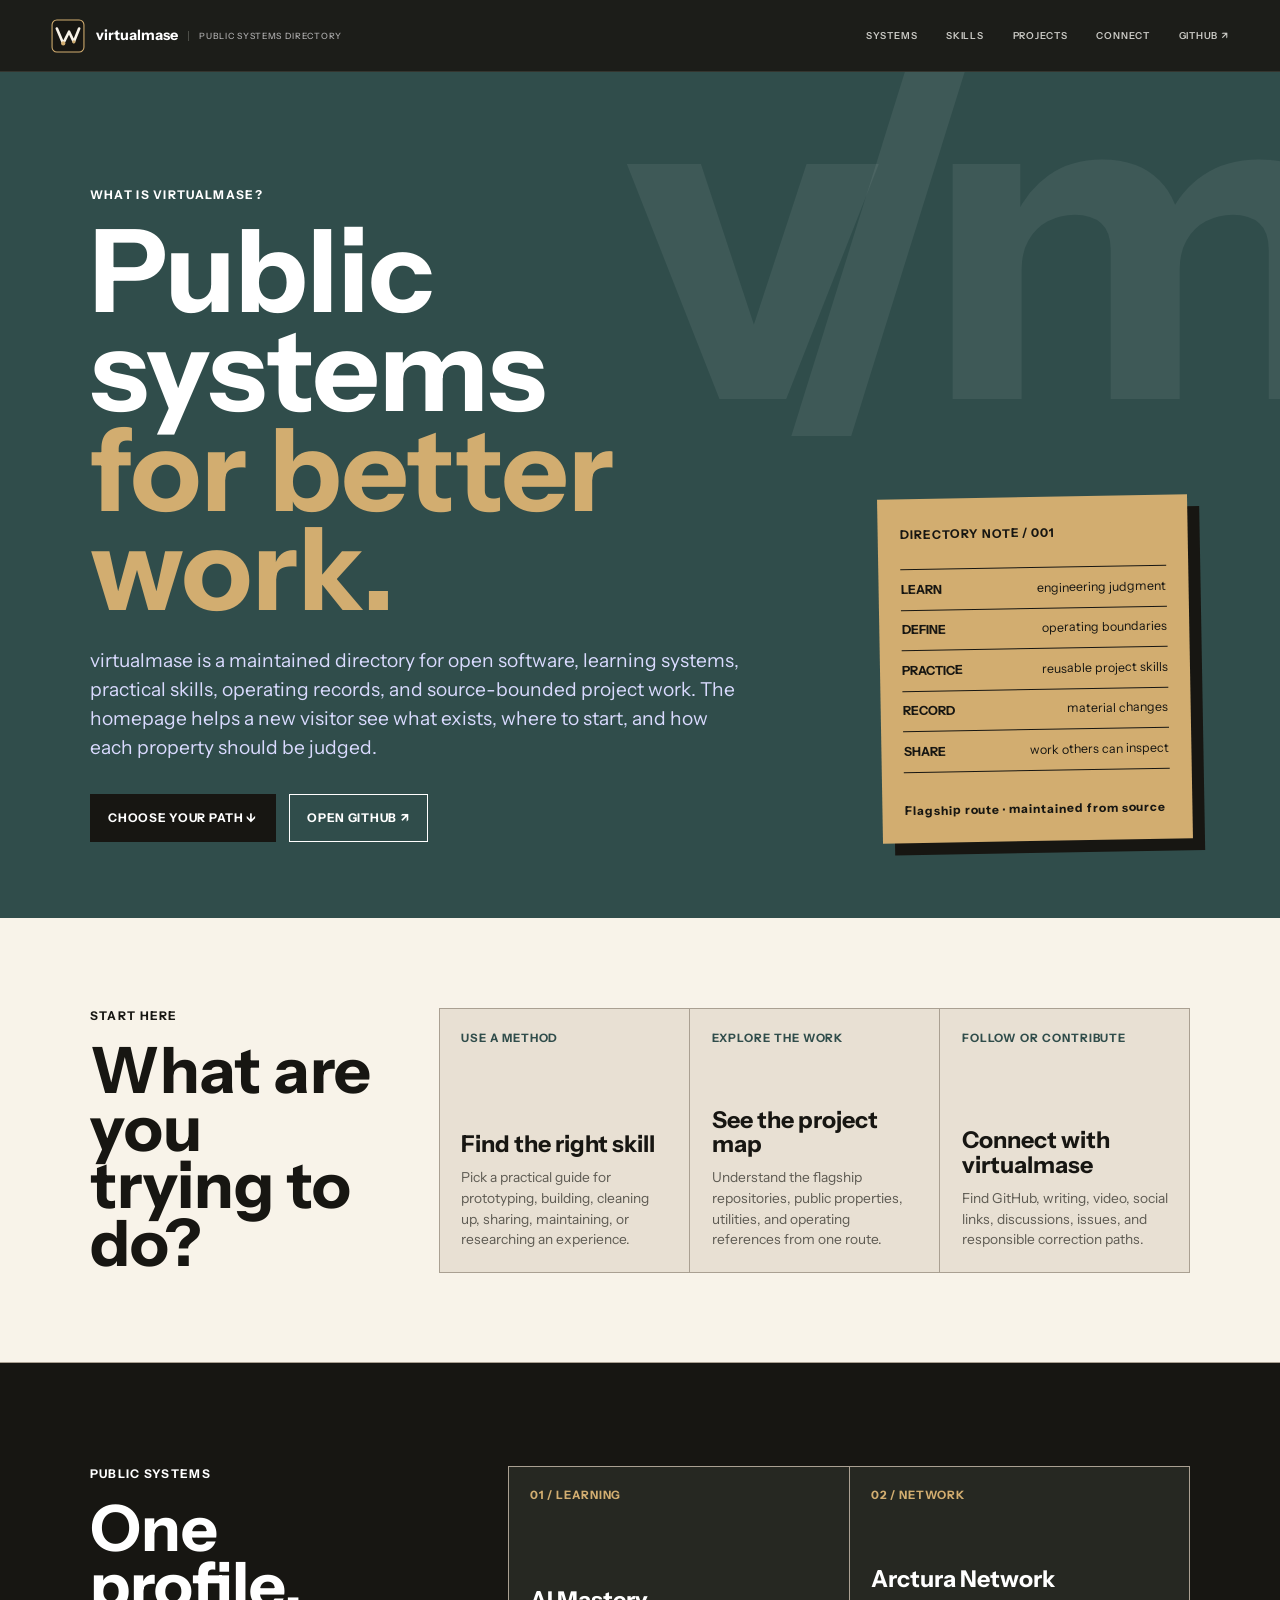
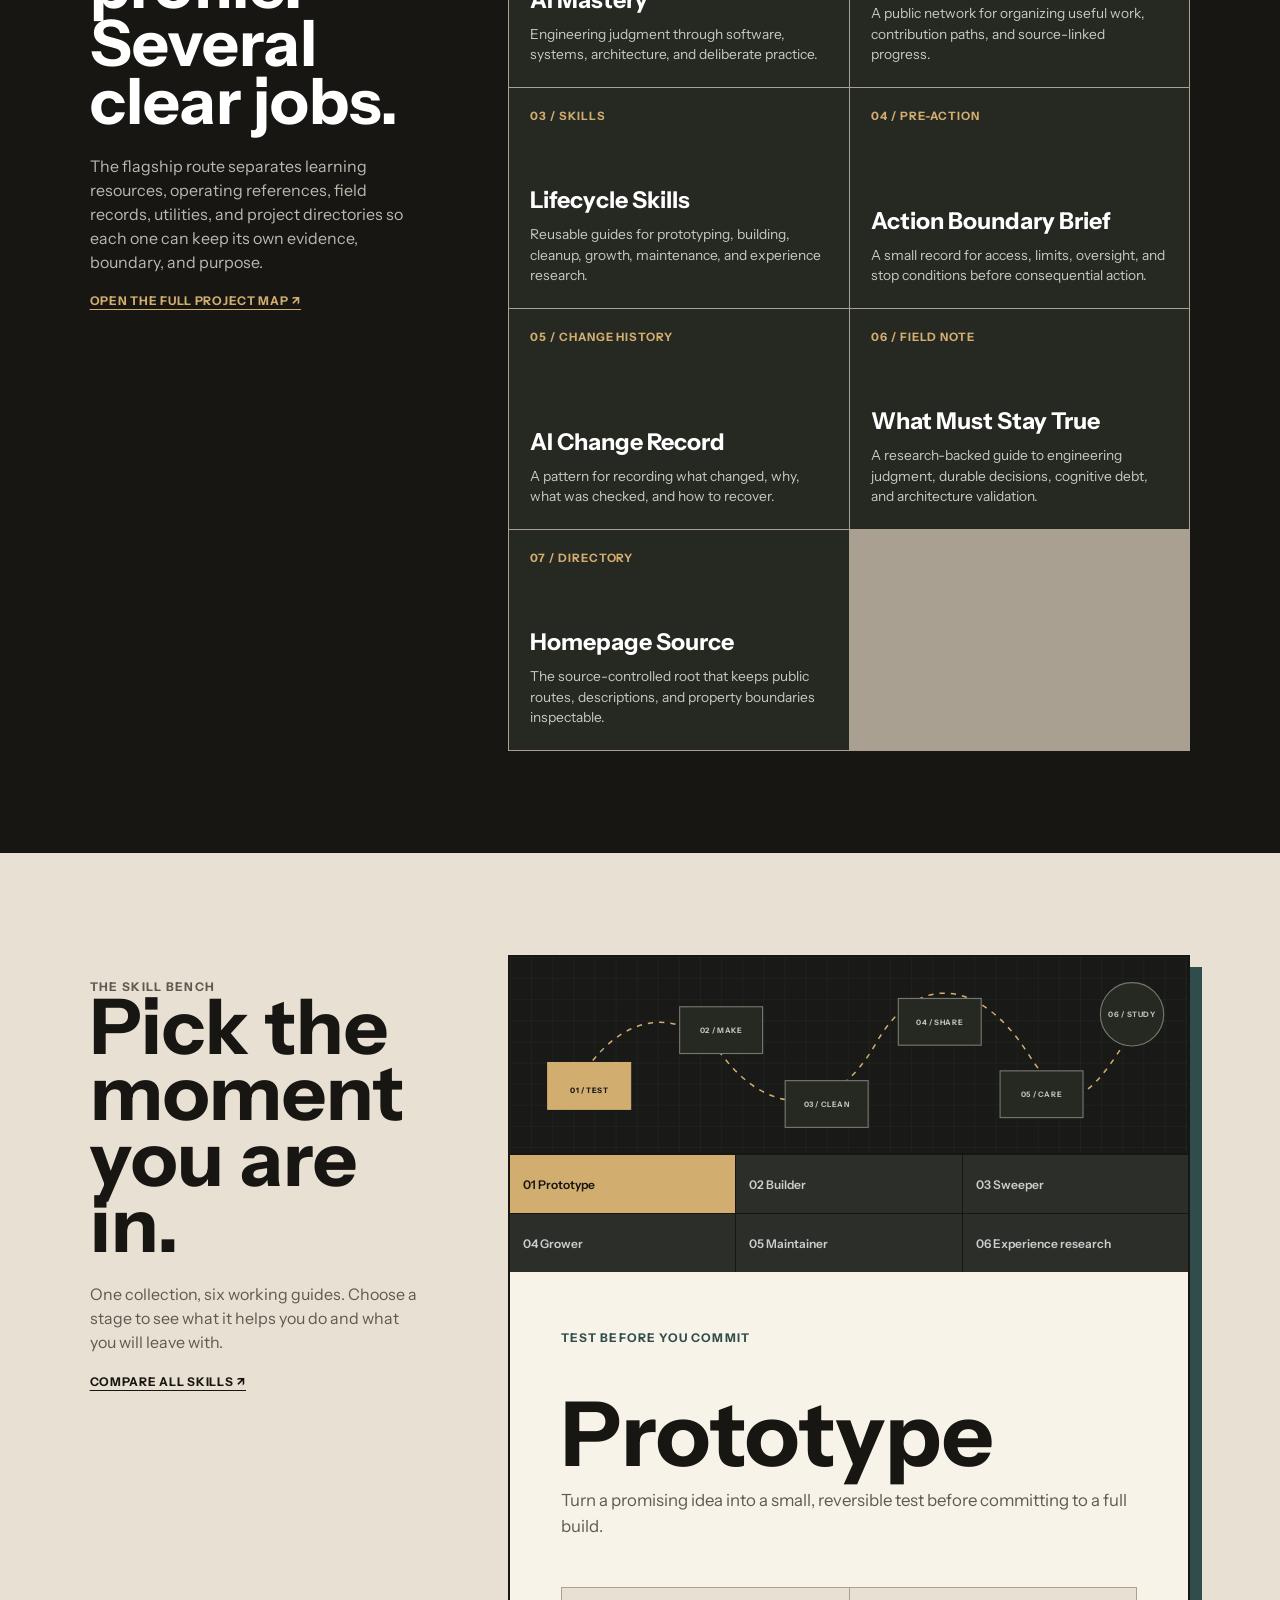
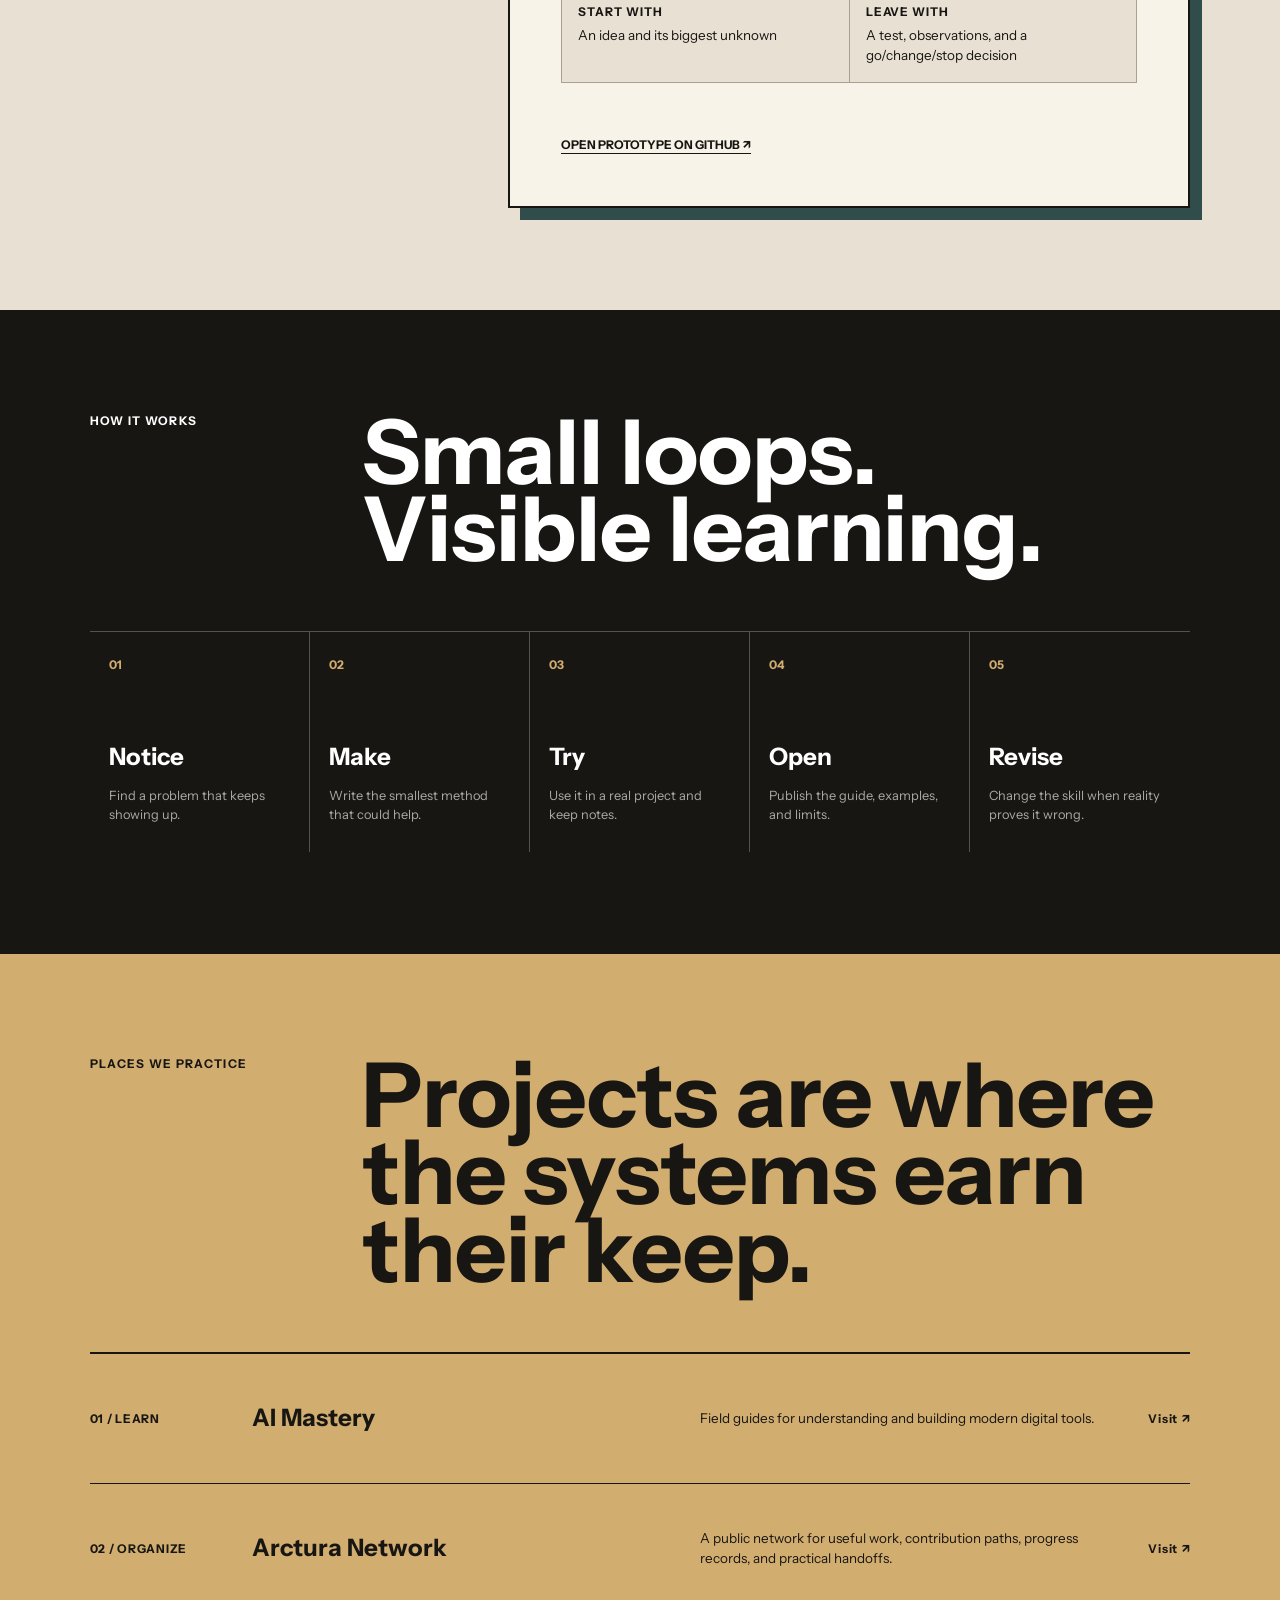
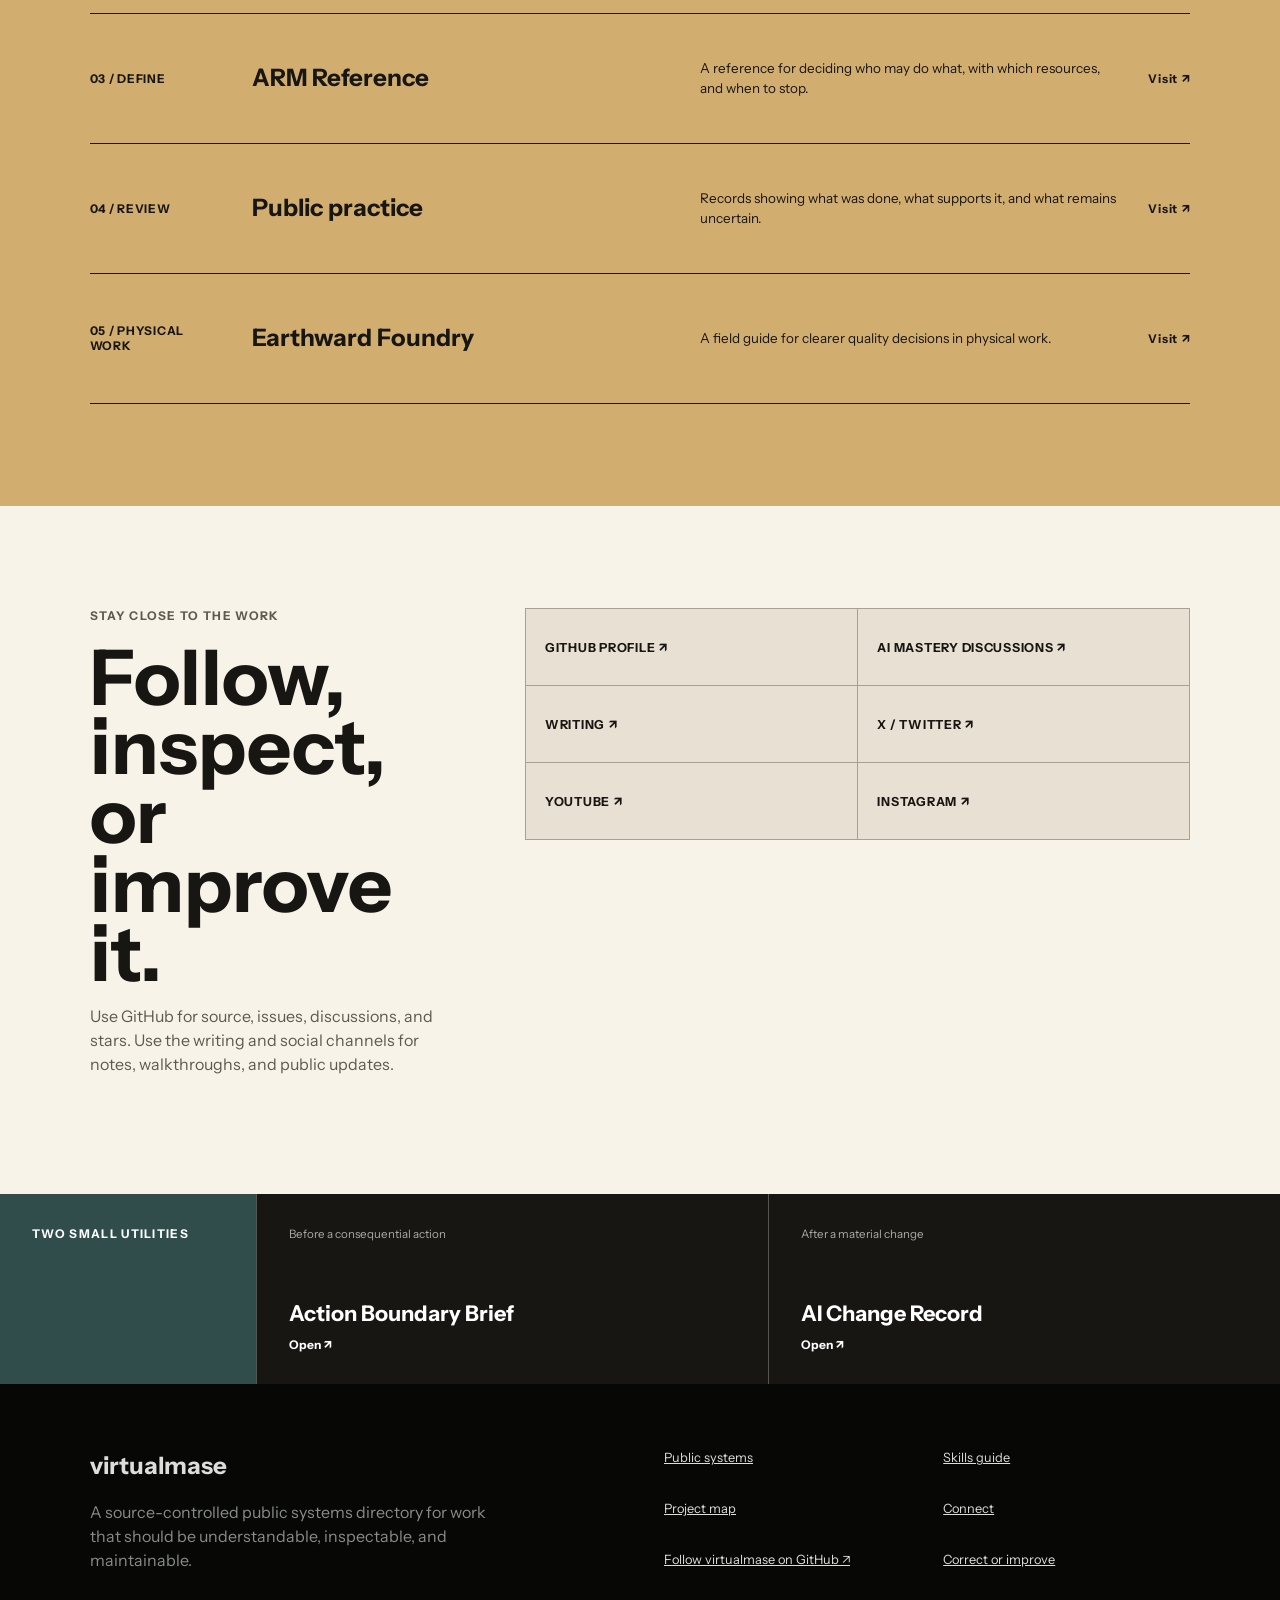
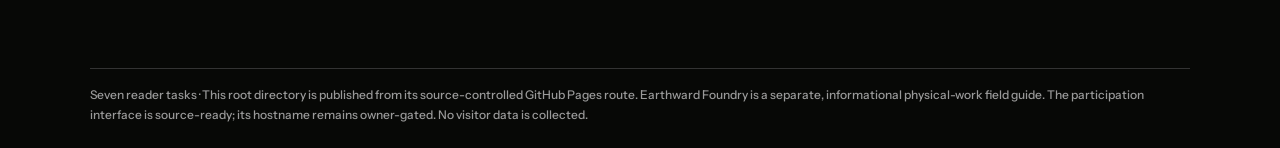
==== commit a90a9c48: "Publish engineering judgment field guide" ====
--- a/index.html
+++ b/index.html
@@ -19,11 +19,11 @@
   <a class="skip-link" href="#main">Skip to the directory</a>
   <header class="site-header"><a class="brand" href="#top"><img src="favicon.svg" alt=""><strong>virtualmase</strong><span>public systems directory</span></a><nav class="desktop-nav" aria-label="Primary navigation"><a href="#systems">Systems</a><a href="skills.html">Skills</a><a href="projects.html">Projects</a><a href="connect.html">Connect</a><a href="https://github.com/virtualmase" rel="me">GitHub ↗</a></nav><button class="menu-toggle" type="button" aria-expanded="false" aria-controls="mobile-menu" aria-label="Open navigation"><span></span><span></span></button><nav class="mobile-menu" id="mobile-menu" aria-label="Mobile navigation"><a href="#systems">Systems</a><a href="skills.html">Skills</a><a href="projects.html">Projects</a><a href="connect.html">Connect</a><a href="https://github.com/virtualmase" rel="me">GitHub ↗</a></nav></header>
   <main id="main">
-    <section class="hero" id="top"><div class="hero-mark" aria-hidden="true">v/m</div><div class="hero-copy"><p class="kicker">WHAT IS VIRTUALMASE?</p><h1>Public systems<br><span>for better work.</span></h1><p>virtualmase is a maintained directory for open software, learning systems, practical skills, operating records, and source-bounded project work. The homepage helps a new visitor see what exists, where to start, and how each property should be judged.</p><div class="hero-actions"><a class="button button-dark" href="#start">Choose your path ↓</a><a class="button button-line" href="https://github.com/virtualmase">Open GitHub ↗</a></div></div><aside class="hero-receipt"><span>DIRECTORY NOTE / 001</span><ol><li><b>Learn</b> engineering judgment</li><li><b>Define</b> operating boundaries</li><li><b>Practice</b> reusable project skills</li><li><b>Record</b> material changes</li><li><b>Share</b> work others can inspect</li></ol><small>Flagship route · maintained from source</small></aside></section>
+    <section class="hero" id="top"><div class="hero-mark" aria-hidden="true">v/m</div><div class="hero-copy"><p class="kicker">WHAT IS virtualmase?</p><h1>Public systems<br><span>for better work.</span></h1><p>virtualmase is a maintained directory for open software, learning systems, practical skills, operating records, and source-bounded project work. The homepage helps a new visitor see what exists, where to start, and how each property should be judged.</p><div class="hero-actions"><a class="button button-dark" href="#start">Choose your path ↓</a><a class="button button-line" href="https://github.com/virtualmase">Open GitHub ↗</a></div></div><aside class="hero-receipt"><span>DIRECTORY NOTE / 001</span><ol><li><b>Learn</b> engineering judgment</li><li><b>Define</b> operating boundaries</li><li><b>Practice</b> reusable project skills</li><li><b>Record</b> material changes</li><li><b>Share</b> work others can inspect</li></ol><small>Flagship route · maintained from source</small></aside></section>
 
     <section class="start-paths" id="start" aria-labelledby="start-title"><div><p class="kicker">START HERE</p><h2 id="start-title">What are you trying to do?</h2></div><div class="path-grid"><a href="skills.html"><span>Use a method</span><strong>Find the right skill</strong><p>Pick a practical guide for prototyping, building, cleaning up, sharing, maintaining, or researching an experience.</p></a><a href="projects.html"><span>Explore the work</span><strong>See the project map</strong><p>Understand the flagship repositories, public properties, utilities, and operating references from one route.</p></a><a href="connect.html"><span>Follow or contribute</span><strong>Connect with virtualmase</strong><p>Find GitHub, writing, video, social links, discussions, issues, and responsible correction paths.</p></a></div></section>
 
-    <section class="systems" id="systems" aria-labelledby="systems-title"><div class="systems-head"><p class="kicker">PUBLIC SYSTEMS</p><h2 id="systems-title">One profile.<br>Several clear jobs.</h2><p>The flagship route separates learning resources, operating references, field records, utilities, and project directories so each one can keep its own evidence, boundary, and purpose.</p><a class="text-link" href="projects.html">Open the full project map ↗</a></div><div class="system-grid"><a href="https://virtualmase.github.io/ai-mastery/"><span>01 / LEARNING</span><strong>AI Mastery</strong><p>Engineering judgment through software, systems, architecture, and deliberate practice.</p></a><a href="https://github.com/virtualmase/arctura.network"><span>02 / NETWORK</span><strong>Arctura Network</strong><p>A public network for organizing useful work, contribution paths, and source-linked progress.</p></a><a href="https://github.com/virtualmase/lifecycle-skills"><span>03 / SKILLS</span><strong>Lifecycle Skills</strong><p>Reusable guides for prototyping, building, cleanup, growth, maintenance, and experience research.</p></a><a href="https://virtualmase.github.io/action-boundary-brief/"><span>04 / PRE-ACTION</span><strong>Action Boundary Brief</strong><p>A small record for access, limits, oversight, and stop conditions before consequential action.</p></a><a href="https://virtualmase.github.io/ai-change-record/"><span>05 / CHANGE HISTORY</span><strong>AI Change Record</strong><p>A pattern for recording what changed, why, what was checked, and how to recover.</p></a><a href="https://github.com/virtualmase/virtualmase.github.io"><span>06 / DIRECTORY</span><strong>Homepage Source</strong><p>The source-controlled root that keeps public routes, descriptions, and property boundaries inspectable.</p></a></div></section>
+    <section class="systems" id="systems" aria-labelledby="systems-title"><div class="systems-head"><p class="kicker">PUBLIC SYSTEMS</p><h2 id="systems-title">One profile.<br>Several clear jobs.</h2><p>The flagship route separates learning resources, operating references, field records, utilities, and project directories so each one can keep its own evidence, boundary, and purpose.</p><a class="text-link" href="projects.html">Open the full project map ↗</a></div><div class="system-grid"><a href="https://virtualmase.github.io/ai-mastery/"><span>01 / LEARNING</span><strong>AI Mastery</strong><p>Engineering judgment through software, systems, architecture, and deliberate practice.</p></a><a href="https://github.com/virtualmase/arctura.network"><span>02 / NETWORK</span><strong>Arctura Network</strong><p>A public network for organizing useful work, contribution paths, and source-linked progress.</p></a><a href="https://github.com/virtualmase/lifecycle-skills"><span>03 / SKILLS</span><strong>Lifecycle Skills</strong><p>Reusable guides for prototyping, building, cleanup, growth, maintenance, and experience research.</p></a><a href="https://virtualmase.github.io/action-boundary-brief/"><span>04 / PRE-ACTION</span><strong>Action Boundary Brief</strong><p>A small record for access, limits, oversight, and stop conditions before consequential action.</p></a><a href="https://virtualmase.github.io/ai-change-record/"><span>05 / CHANGE HISTORY</span><strong>AI Change Record</strong><p>A pattern for recording what changed, why, what was checked, and how to recover.</p></a><a href="engineering-judgment-ai-assisted-software-development.html"><span>06 / FIELD NOTE</span><strong>What Must Stay True</strong><p>A research-backed guide to engineering judgment, durable decisions, cognitive debt, and architecture validation.</p></a><a href="https://github.com/virtualmase/virtualmase.github.io"><span>07 / DIRECTORY</span><strong>Homepage Source</strong><p>The source-controlled root that keeps public routes, descriptions, and property boundaries inspectable.</p></a></div></section>
 
     <section class="skill-bench" id="skills" aria-labelledby="skills-title"><div class="bench-head"><p class="kicker">THE SKILL BENCH</p><h2 id="skills-title">Pick the moment<br>you are in.</h2><p>One collection, six working guides. Choose a stage to see what it helps you do and what you will leave with.</p><a class="text-link" href="skills.html">Compare all skills ↗</a></div><div class="bench-ui" data-active-skill="prototype">
       <svg class="workshop-field" viewBox="0 0 900 260" role="img" aria-labelledby="field-title field-desc"><title id="field-title">Lifecycle skills workshop field</title><desc id="field-desc">Six connected work surfaces represent prototype, building, cleanup, sharing, maintenance, and experience research.</desc><defs><pattern id="field-lines" width="28" height="28" patternUnits="userSpaceOnUse"><path d="M28 0H0V28" fill="none" stroke="currentColor" stroke-width=".6"/></pattern></defs><rect width="900" height="260" fill="url(#field-lines)" class="field-grid"/><path class="field-path" d="M85 175C145 65 230 65 285 135S425 220 485 115 630 40 685 125 760 205 830 90"/><g class="field-node node-prototype"><rect x="50" y="145" width="110" height="62"/><text x="105" y="180">01 / TEST</text></g><g class="field-node node-builder"><rect x="225" y="66" width="110" height="62"/><text x="280" y="101">02 / MAKE</text></g><g class="field-node node-sweeper"><rect x="365" y="164" width="110" height="62"/><text x="420" y="199">03 / CLEAN</text></g><g class="field-node node-grower"><rect x="515" y="55" width="110" height="62"/><text x="570" y="90">04 / SHARE</text></g><g class="field-node node-maintainer"><rect x="650" y="151" width="110" height="62"/><text x="705" y="186">05 / CARE</text></g><g class="field-node node-research"><circle cx="825" cy="76" r="42"/><text x="825" y="80">06 / STUDY</text></g></svg>
--- a/styles.css
+++ b/styles.css
@@ -16,3 +16,18 @@
 @media(prefers-reduced-motion:reduce){html{scroll-behavior:auto}*{transition:none!important}}
 .workshop-field{display:block;width:100%;height:auto;background:#191a17;color:#34362f;border-bottom:2px solid var(--ink)}.field-grid{color:#34362f}.field-path{fill:none;stroke:var(--acid);stroke-width:2;stroke-dasharray:7 8}.field-node rect,.field-node circle{fill:#262822;stroke:#74786c;stroke-width:1.5;transition:fill .25s var(--ease),stroke .25s var(--ease),transform .25s var(--ease);transform-box:fill-box;transform-origin:center}.field-node text{fill:#bfc2b8;font:700 10px var(--type);text-anchor:middle;letter-spacing:.8px;pointer-events:none}.bench-ui[data-active-skill=prototype] .node-prototype rect,.bench-ui[data-active-skill=builder] .node-builder rect,.bench-ui[data-active-skill=sweeper] .node-sweeper rect,.bench-ui[data-active-skill=grower] .node-grower rect,.bench-ui[data-active-skill=maintainer] .node-maintainer rect,.bench-ui[data-active-skill=research] .node-research circle{fill:var(--acid);stroke:var(--acid);transform:translateY(-5px)}.bench-ui[data-active-skill=prototype] .node-prototype text,.bench-ui[data-active-skill=builder] .node-builder text,.bench-ui[data-active-skill=sweeper] .node-sweeper text,.bench-ui[data-active-skill=grower] .node-grower text,.bench-ui[data-active-skill=maintainer] .node-maintainer text,.bench-ui[data-active-skill=research] .node-research text{fill:var(--ink)}
 @media(max-width:560px){.workshop-field{width:760px;max-width:none;transform:translateX(-185px)}}
+
+/* Long-form field notes */
+.article-body{background:var(--white)}
+.article-hero{min-width:0;padding:clamp(5rem,10vw,10rem) clamp(1.25rem,7vw,9rem) clamp(4rem,8vw,7rem);background:var(--ink);color:#fff}.article-hero>*{width:100%;min-width:0}
+.article-hero__meta{display:flex;justify-content:space-between;gap:2rem;color:#aaa;font-size:.78rem;text-transform:uppercase;letter-spacing:.05em}
+.article-hero__meta p{margin:0}.article-hero h1{max-width:1220px;margin:clamp(3rem,7vw,7rem) 0 2rem;font-size:clamp(3.5rem,8.7vw,9.5rem);line-height:.84;font-weight:600}
+.article-hero h1 em{color:var(--acid);font-style:normal}.article-deck{max-width:900px;margin:0;color:#c8c9c0;font-size:clamp(1.15rem,2vw,1.65rem);line-height:1.45}
+.article-lead-image,.article-wide-image{margin:0;background:var(--ink)}.article-lead-image img,.article-wide-image img,.article-copy figure img{display:block;width:100%;height:auto}.article-lead-image figcaption,.article-wide-image figcaption{padding:1rem clamp(1.25rem,7vw,9rem);background:var(--ink);color:#aaa;font-size:.78rem}
+.article-layout{display:grid;grid-template-columns:minmax(200px,.45fr) minmax(0,1.55fr);gap:clamp(3rem,8vw,10rem);padding:clamp(4rem,8vw,8rem) clamp(1.25rem,7vw,9rem)}
+.article-toc{position:sticky;top:100px;align-self:start;padding-top:.5rem}.article-toc ol{margin:1.5rem 0 0;padding:0;list-style:none;border-top:1px solid var(--line)}.article-toc li{border-bottom:1px solid var(--line)}.article-toc a{display:block;padding:.75rem 0;text-decoration:none;font-size:.82rem}.article-toc a:hover{text-decoration:underline;text-underline-offset:.3em}
+.article-copy{max-width:860px;font-size:clamp(1rem,1.35vw,1.16rem);line-height:1.76}.article-copy p{margin:0 0 1.5rem}.article-copy a{text-decoration-color:var(--acid);text-decoration-thickness:2px;text-underline-offset:.18em}.article-copy section{scroll-margin-top:100px;margin:0 0 clamp(4rem,8vw,7rem)}.article-copy h2{margin:0 0 2rem;font-size:clamp(2.5rem,5vw,5.2rem);line-height:.95}.article-copy h3{margin:3rem 0 1rem;font-size:clamp(1.5rem,2.5vw,2.2rem);line-height:1.1}.article-lede{font-size:clamp(1.35rem,2vw,1.75rem);line-height:1.45}.article-copy ul,.article-copy ol{margin:1.5rem 0 2rem;padding-left:1.3rem}.article-copy li{margin:.75rem 0;padding-left:.45rem}.article-copy blockquote{margin:3rem 0;padding:2rem;border-left:8px solid var(--acid);background:var(--paper)}.article-copy blockquote p{margin:0;font-size:clamp(2rem,4vw,4rem);font-weight:650;line-height:1}.article-callout{margin:3rem 0;padding:2rem;background:var(--blue);color:#fff}.article-callout strong{display:block;font-size:1.4rem;line-height:1.2}.article-callout p{margin:1rem 0 0;color:#ddd}.article-copy figure{margin:3rem 0}.article-copy figure figcaption{padding:1rem;background:var(--ink);color:#aaa;font-size:.78rem}.article-wide-image{width:calc(100% + clamp(1rem,5vw,6rem));margin-left:calc(clamp(1rem,5vw,6rem) * -1)}
+.decision-table{margin:3rem 0;overflow-x:auto}.decision-table table{width:100%;border-collapse:collapse;font-size:.9rem}.decision-table th,.decision-table td{padding:1rem;border:1px solid var(--line);text-align:left;vertical-align:top}.decision-table th{background:var(--ink);color:#fff}.decision-table tr:nth-child(even) td{background:var(--paper)}.review-list{counter-reset:review;padding:0!important;list-style:none}.review-list li{counter-increment:review;display:grid;grid-template-columns:3rem 1fr;gap:1rem;padding:1.2rem 0!important;border-top:1px solid var(--line);font-size:1.15rem}.review-list li::before{content:counter(review,decimal-leading-zero);color:var(--blue);font-weight:700}.review-list li:last-child{border-bottom:1px solid var(--line)}
+.article-cta{margin-top:4rem;padding:clamp(2rem,5vw,4rem);background:var(--acid)}.article-cta h2{margin:1rem 0;font-size:clamp(2.5rem,5vw,4.8rem)}.article-cta>div{display:flex;flex-wrap:wrap;gap:.8rem;margin-top:2rem}.article-faq details{border-top:1px solid var(--line)}.article-faq details:last-child{border-bottom:1px solid var(--line)}.article-faq summary{padding:1.3rem 2rem 1.3rem 0;cursor:pointer;font-weight:700}.article-faq details p{padding:0 2rem 1.5rem 0;color:var(--muted)}.article-sources{padding-top:3rem;border-top:2px solid var(--ink)}.article-sources h2{font-size:2.4rem}.article-sources ul{font-size:.86rem}.article-sources>p:last-child{padding:1rem;background:var(--paper);font-size:.8rem}
+@media(max-width:900px){.article-layout{grid-template-columns:1fr}.article-toc{position:static}.article-toc ol{display:grid;grid-template-columns:1fr 1fr}.article-toc li:nth-child(odd){border-right:1px solid var(--line)}.article-toc a{padding:.75rem}.article-wide-image{width:100%;margin-left:0}}
+@media(max-width:560px){.article-hero__meta{display:block}.article-hero__meta p+p{margin-top:.5rem}.article-hero h1{font-size:3rem;overflow-wrap:break-word}.article-deck{font-size:1.08rem;overflow-wrap:anywhere}.article-layout{padding-left:1.25rem;padding-right:1.25rem}.article-toc ol{grid-template-columns:1fr}.article-toc li:nth-child(odd){border-right:0}.article-copy h2{font-size:2.45rem}.article-copy{min-width:0;font-size:1rem}.article-lede{font-size:1.25rem}.article-cta>div{display:grid}.article-cta .button{width:100%;justify-content:center}}
